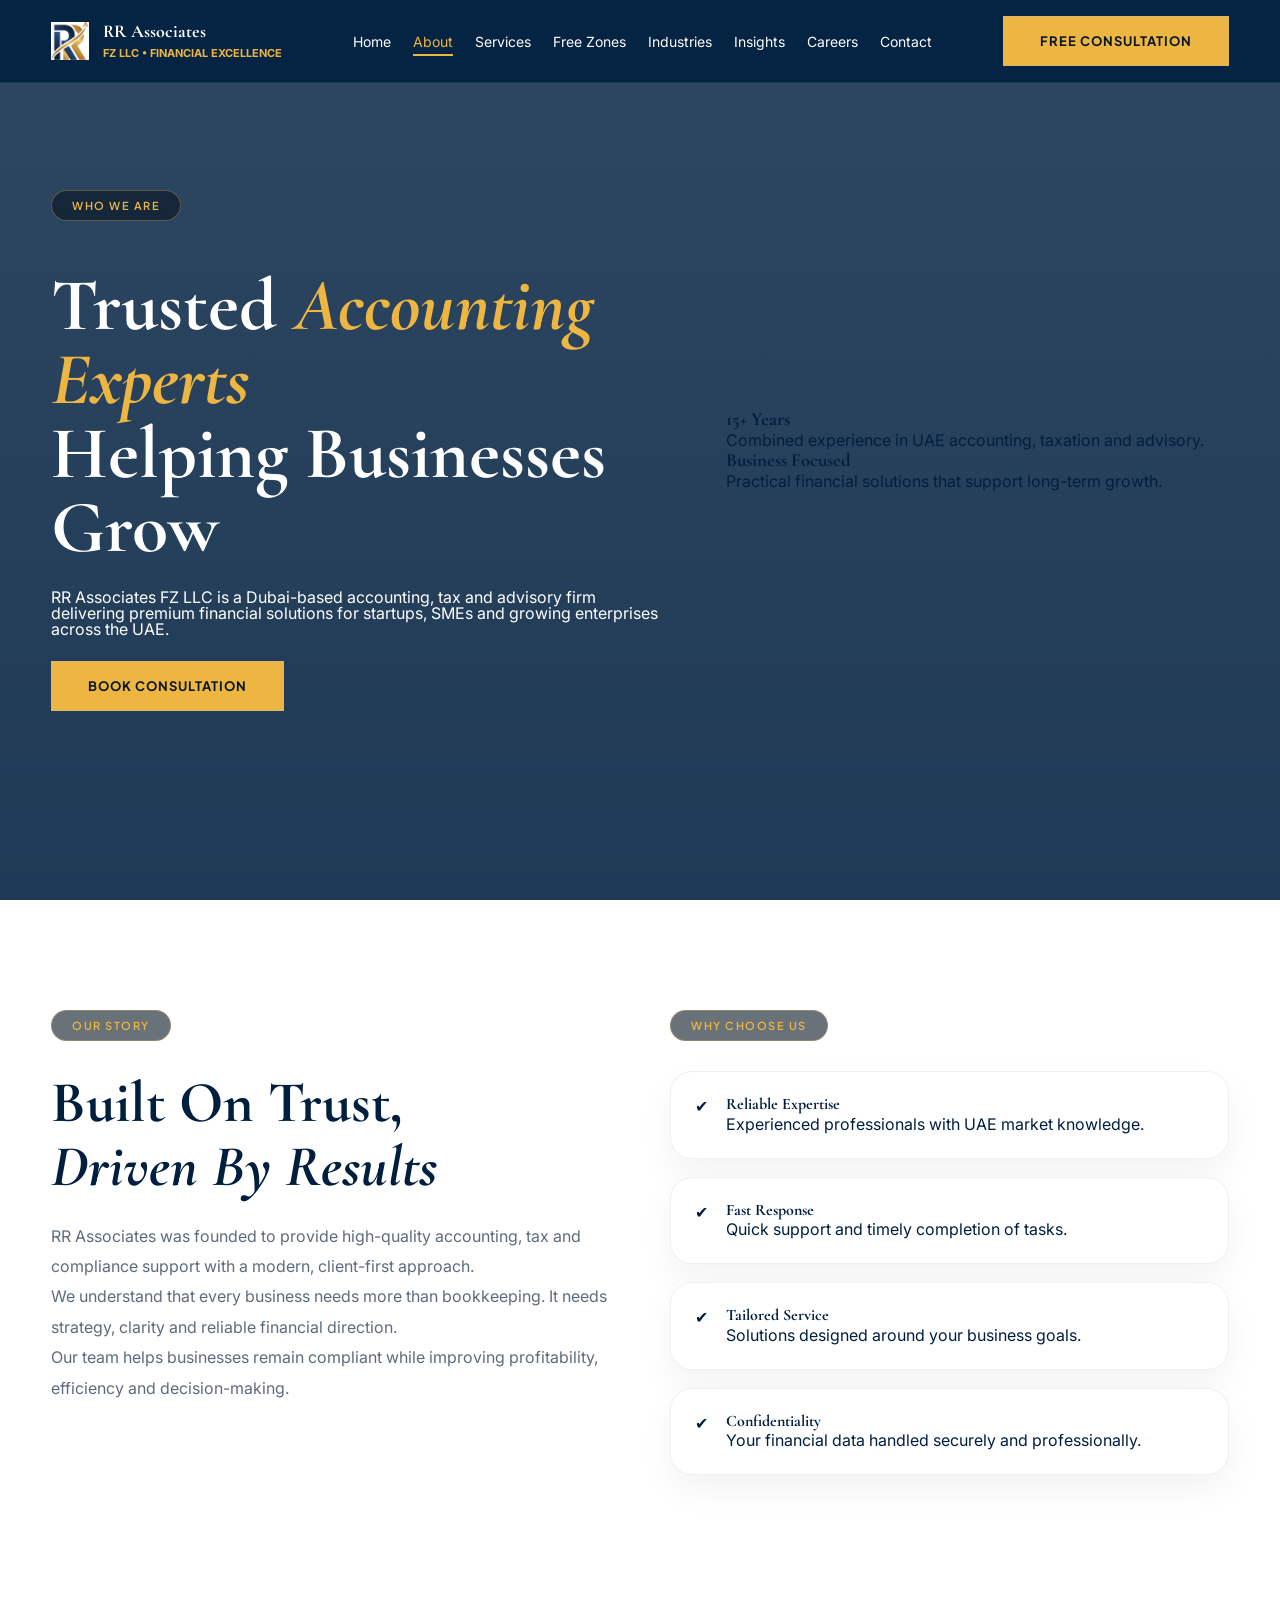
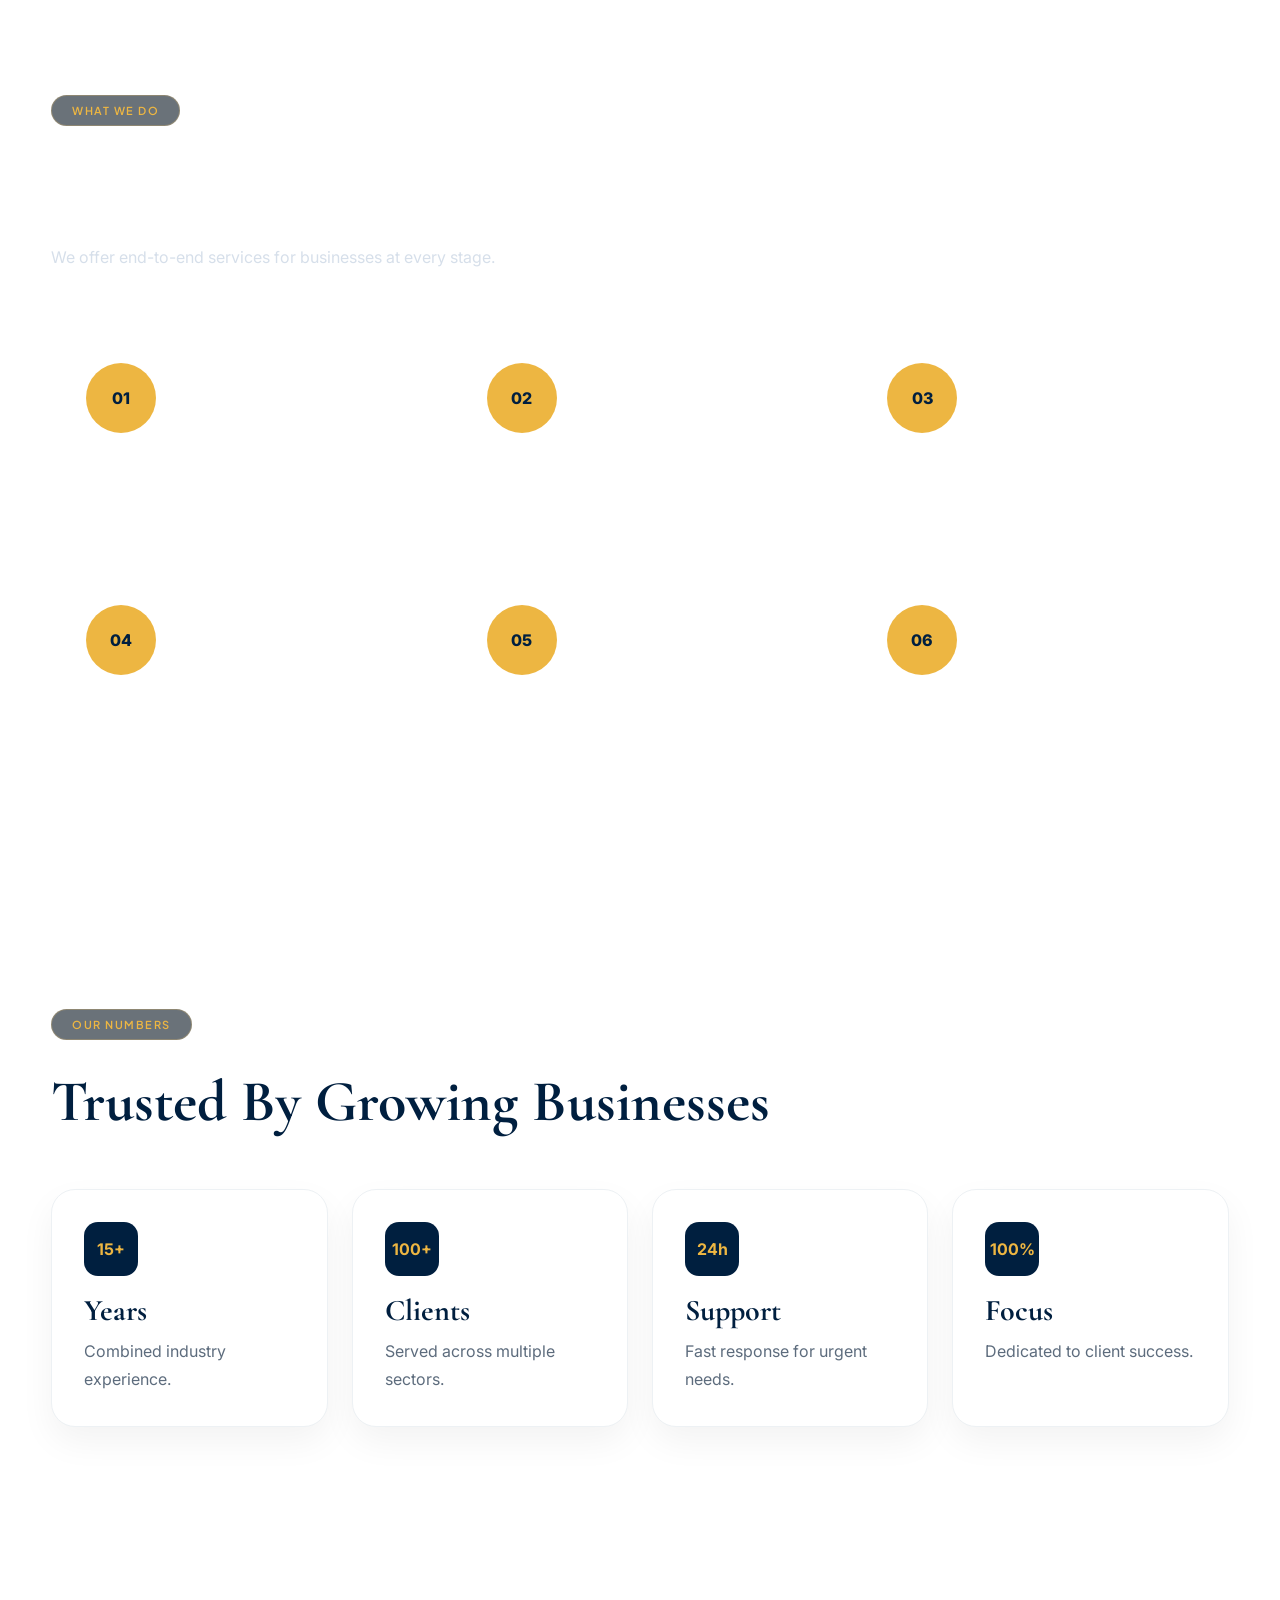
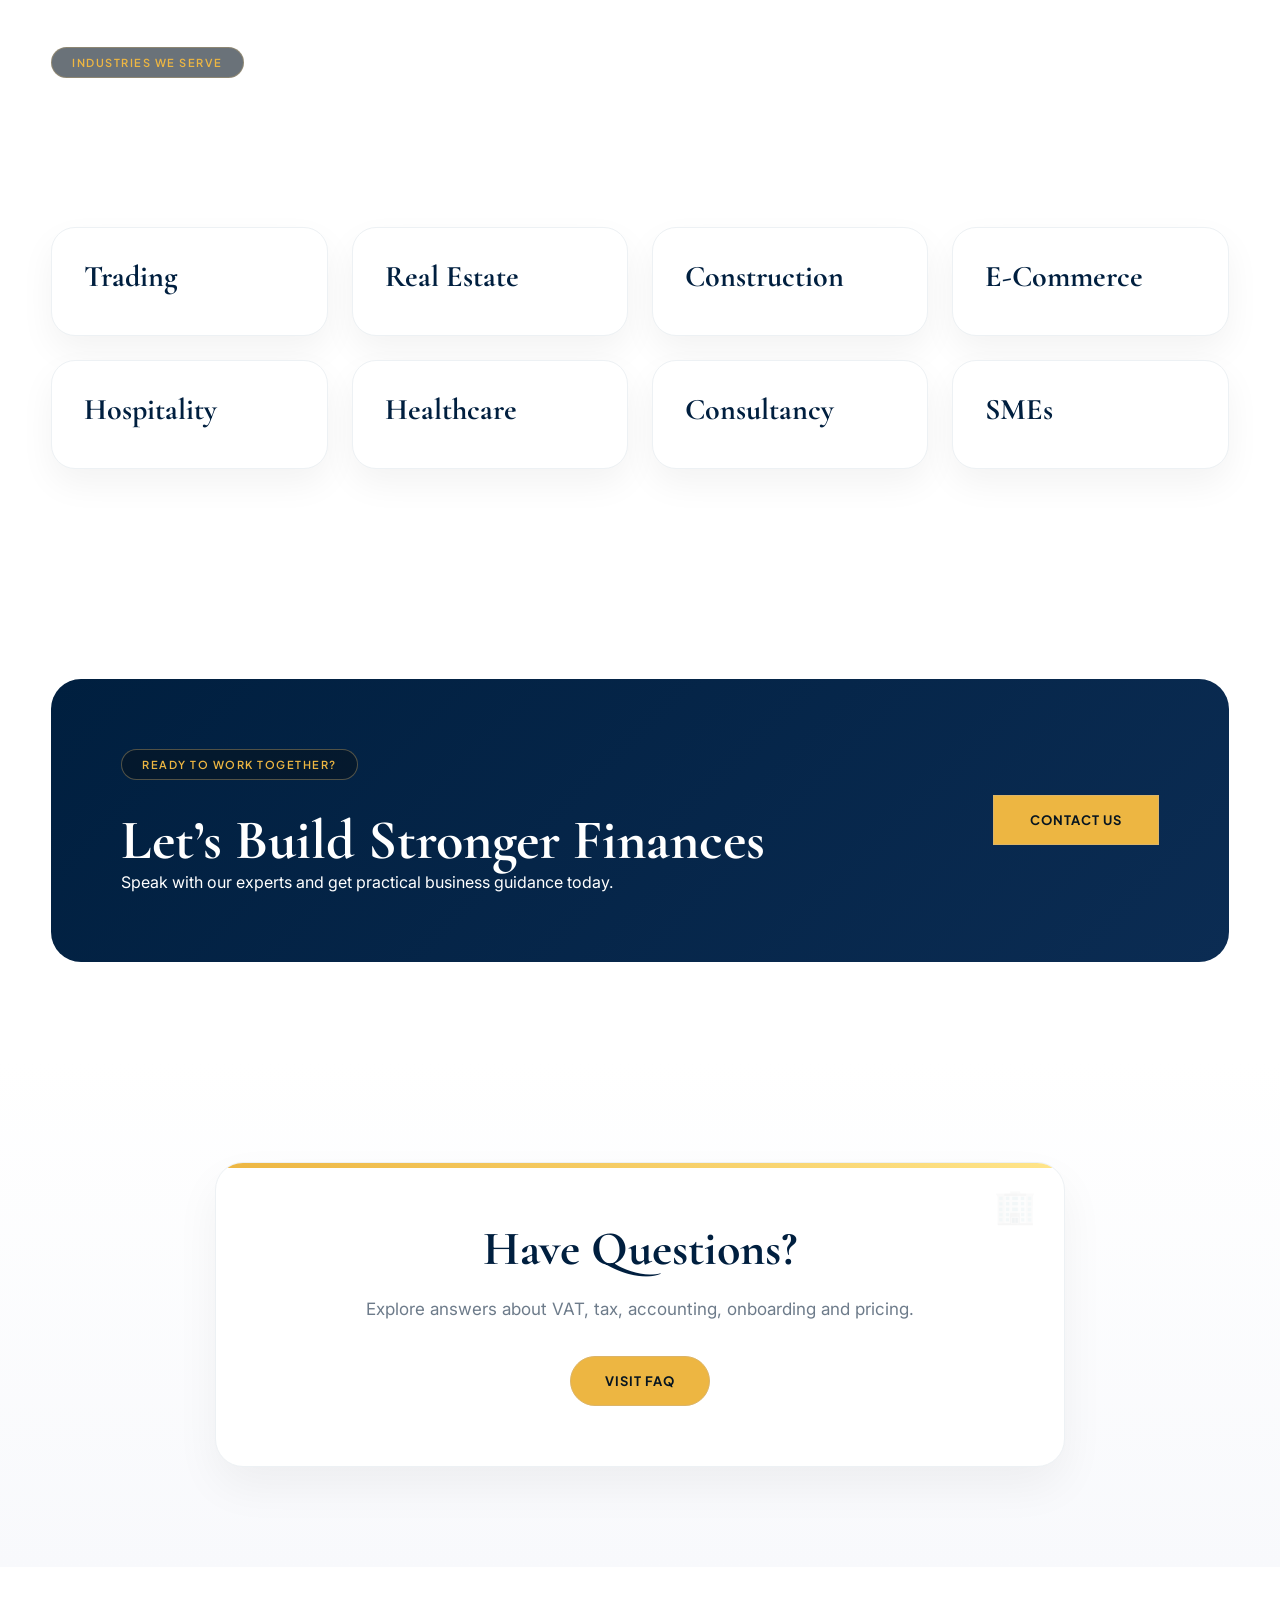
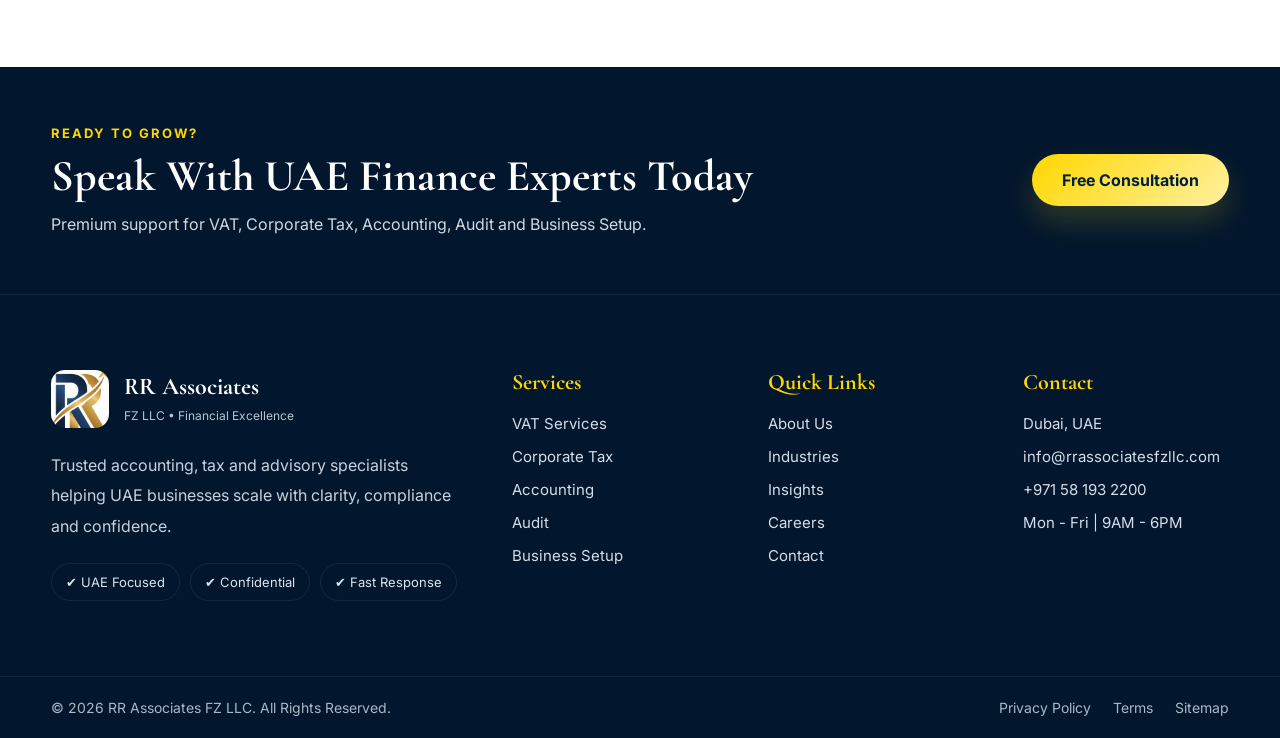
==== about.html @ a8df1084 "commit" ====
<!DOCTYPE html>
<html lang="en">

<head>
    <meta charset="UTF-8">
    <meta name="viewport" content="width=device-width, initial-scale=1.0">
    <title>About Us | RR Associates FZ LLC</title>

    <link rel="stylesheet" href="style.css">
    <link rel="icon" href="pics/IMG-20260501-WA0025.jpg">

    <link rel="preconnect" href="https://fonts.googleapis.com">
    <link rel="preconnect" href="https://fonts.gstatic.com" crossorigin>

    <link
        href="https://fonts.googleapis.com/css2?family=Inter:wght@300;400;500;600;700&family=Cormorant+Garamond:wght@500;600;700&display=swap"
        rel="stylesheet">
</head>

<body>

    <!-- ================= NAVBAR ================= -->
    <header class="header">
        <div class="container nav-wrap">

            <a href="index.html" class="logo-wrap">
                <img src="./pics/IMG-20260501-WA0025.jpg" class="logo-img">
                <div class="logo-text">
                    <h3>RR Associates</h3>
                    <p>FZ LLC • Financial Excellence</p>
                </div>
            </a>

            <nav class="nav-links">
                <a href="index.html">Home</a>
                <a class="active" href="about.html">About</a>
                <a href="services.html">Services</a>
                <a href="free-zone.html">Free Zones</a>
                <a href="industries.html">Industries</a>
                <a href="blog.html">Insights</a>
                <a href="careers.html">Careers</a>
                <a href="contact.html">Contact</a>
            </nav>

            <a href="contact.html" class="btn-main">Free Consultation</a>

        </div>
    </header>

    <!-- ================= ABOUT PAGE ================= -->
    <section class="about-premium">

        <!-- HERO -->
        <div class="about-hero">

            <div class="container about-hero-grid">

                <div class="about-left">

                    <span class="mini-tag gold">Who We Are</span>

                    <h1>
                        Trusted <em>Accounting Experts</em><br>
                        Helping Businesses Grow
                    </h1>

                    <p>
                        RR Associates FZ LLC is a Dubai-based accounting, tax and advisory firm
                        delivering premium financial solutions for startups, SMEs and growing enterprises
                        across the UAE.
                    </p>

                    <a href="contact.html" class="btn-main">Book Consultation</a>

                </div>

                <div class="about-right">

                    <div class="glass-box float">
                        <h3>15+ Years</h3>
                        <p>Combined experience in UAE accounting, taxation and advisory.</p>
                    </div>

                    <div class="glass-box float delay">
                        <h3>Business Focused</h3>
                        <p>Practical financial solutions that support long-term growth.</p>
                    </div>

                </div>

            </div>

        </div>

        <!-- STORY -->
        <div class="section light">

            <div class="container split-grid">

                <div>

                    <span class="mini-tag gold">Our Story</span>

                    <h2 class="title">
                        Built On Trust,<br>
                        <em>Driven By Results</em>
                    </h2>

                    <p class="text-muted">
                        RR Associates was founded to provide high-quality accounting,
                        tax and compliance support with a modern, client-first approach.
                    </p>

                    <p class="text-muted">
                        We understand that every business needs more than bookkeeping.
                        It needs strategy, clarity and reliable financial direction.
                    </p>

                    <p class="text-muted">
                        Our team helps businesses remain compliant while improving
                        profitability, efficiency and decision-making.
                    </p>

                </div>

                <div>

                    <span class="mini-tag gold">Why Choose Us</span>

                    <div class="value-list">

                        <div class="value-box">
                            <span>✔</span>
                            <div>
                                <h4>Reliable Expertise</h4>
                                <p>Experienced professionals with UAE market knowledge.</p>
                            </div>
                        </div>

                        <div class="value-box">
                            <span>✔</span>
                            <div>
                                <h4>Fast Response</h4>
                                <p>Quick support and timely completion of tasks.</p>
                            </div>
                        </div>

                        <div class="value-box">
                            <span>✔</span>
                            <div>
                                <h4>Tailored Service</h4>
                                <p>Solutions designed around your business goals.</p>
                            </div>
                        </div>

                        <div class="value-box">
                            <span>✔</span>
                            <div>
                                <h4>Confidentiality</h4>
                                <p>Your financial data handled securely and professionally.</p>
                            </div>
                        </div>

                    </div>

                </div>

            </div>

        </div>

        <!-- SERVICES -->
        <div class="section dark">

            <div class="container">

                <span class="mini-tag gold">What We Do</span>
                <h2 class="title white">Complete Financial Solutions</h2>

                <p class="white-sub">
                    We offer end-to-end services for businesses at every stage.
                </p>

                <div class="grid three">

                    <div class="team-card">
                        <div class="avatar">01</div>
                        <h3>Accounting</h3>
                        <p>Monthly bookkeeping, MIS reports and financial statements.</p>
                    </div>

                    <div class="team-card">
                        <div class="avatar">02</div>
                        <h3>VAT & Tax</h3>
                        <p>VAT registration, filing, corporate tax and planning.</p>
                    </div>

                    <div class="team-card">
                        <div class="avatar">03</div>
                        <h3>Audit Support</h3>
                        <p>Audit preparation, documentation and compliance guidance.</p>
                    </div>

                    <div class="team-card">
                        <div class="avatar">04</div>
                        <h3>Business Setup</h3>
                        <p>Mainland, free zone and company incorporation support.</p>
                    </div>

                    <div class="team-card">
                        <div class="avatar">05</div>
                        <h3>Advisory</h3>
                        <p>Growth strategy, cashflow planning and business consulting.</p>
                    </div>

                    <div class="team-card">
                        <div class="avatar">06</div>
                        <h3>Payroll</h3>
                        <p>Salary processing, WPS and employee compliance services.</p>
                    </div>

                </div>

            </div>

        </div>

        <!-- STATS -->
        <div class="section light">

            <div class="container">

                <span class="mini-tag gold">Our Numbers</span>
                <h2 class="title">Trusted By Growing Businesses</h2>

                <div class="grid four">

                    <div class="card">
                        <span>15+</span>
                        <h3>Years</h3>
                        <p>Combined industry experience.</p>
                    </div>

                    <div class="card">
                        <span>100+</span>
                        <h3>Clients</h3>
                        <p>Served across multiple sectors.</p>
                    </div>

                    <div class="card">
                        <span>24h</span>
                        <h3>Support</h3>
                        <p>Fast response for urgent needs.</p>
                    </div>

                    <div class="card">
                        <span>100%</span>
                        <h3>Focus</h3>
                        <p>Dedicated to client success.</p>
                    </div>

                </div>

            </div>

        </div>

        <!-- INDUSTRIES -->
        <div class="section dark">

            <div class="container">

                <span class="mini-tag gold">Industries We Serve</span>
                <h2 class="title white">Experience Across Key Sectors</h2>

                <div class="grid four">

                    <div class="service-card">
                        <h3>Trading</h3>
                    </div>
                    <div class="service-card">
                        <h3>Real Estate</h3>
                    </div>
                    <div class="service-card">
                        <h3>Construction</h3>
                    </div>
                    <div class="service-card">
                        <h3>E-Commerce</h3>
                    </div>
                    <div class="service-card">
                        <h3>Hospitality</h3>
                    </div>
                    <div class="service-card">
                        <h3>Healthcare</h3>
                    </div>
                    <div class="service-card">
                        <h3>Consultancy</h3>
                    </div>
                    <div class="service-card">
                        <h3>SMEs</h3>
                    </div>

                </div>

            </div>

        </div>

        <!-- CTA -->
        <div class="about-cta">

            <div class="container cta-inner">

                <div>
                    <span class="mini-tag gold">Ready To Work Together?</span>
                    <h2>Let’s Build Stronger Finances</h2>
                    <p>Speak with our experts and get practical business guidance today.</p>
                </div>

                <a href="contact.html" class="btn-main">Contact Us</a>

            </div>

        </div>

    </section>

    <!-- FAQ BOX -->
    <section class="about-faq">
        <div class="mini-cta-box">
            <h3>Have Questions?</h3>
            <p>Explore answers about VAT, tax, accounting, onboarding and pricing.</p>
            <a href="faq.html" class="btn-main">Visit FAQ</a>
        </div>
    </section>

    <!-- ================= FOOTER ================= -->
    <footer class="footer-premium">

        <!-- TOP CTA STRIP -->
        <div class="footer-top-strip">
            <div class="container footer-strip-wrap">

                <div>
                    <span class="footer-mini">Ready To Grow?</span>
                    <h2>Speak With UAE Finance Experts Today</h2>
                    <p>
                        Premium support for VAT, Corporate Tax, Accounting,
                        Audit and Business Setup.
                    </p>
                </div>

                <a href="contact.html" class="footer-btn">Free Consultation</a>

            </div>
        </div>

        <!-- MAIN FOOTER -->
        <div class="container footer-main-grid">

            <!-- BRAND -->
            <div class="footer-brand">
                <div class="footer-logo-wrap">
                    <img src="./pics/IMG-20260501-WA0025.jpg" alt="RR Associates">
                    <div>
                        <h3>RR Associates</h3>
                        <span>FZ LLC • Financial Excellence</span>
                    </div>
                </div>

                <p>
                    Trusted accounting, tax and advisory specialists helping
                    UAE businesses scale with clarity, compliance and confidence.
                </p>

                <div class="footer-badges">
                    <span>✔ UAE Focused</span>
                    <span>✔ Confidential</span>
                    <span>✔ Fast Response</span>
                </div>
            </div>

            <!-- SERVICES -->
            <div>
                <h4>Services</h4>
                <a href="#">VAT Services</a>
                <a href="#">Corporate Tax</a>
                <a href="#">Accounting</a>
                <a href="#">Audit</a>
                <a href="#">Business Setup</a>
            </div>

            <!-- QUICK LINKS -->
            <div>
                <h4>Quick Links</h4>
                <a href="about.html">About Us</a>
                <a href="industries.html">Industries</a>
                <a href="blog.html">Insights</a>
                <a href="careers.html">Careers</a>
                <a href="contact.html">Contact</a>
            </div>

            <!-- CONTACT -->
            <div>
                <h4>Contact</h4>
                <a href="#">Dubai, UAE</a>
                <a href="#">info@rrassociatesfzllc.com</a>
                <a href="#">+971 58 193 2200</a>
                <a href="#">Mon - Fri | 9AM - 6PM</a>
            </div>

        </div>

        <!-- BOTTOM -->
        <div class="footer-bottom">
            <div class="container footer-bottom-wrap">

                <p>© 2026 RR Associates FZ LLC. All Rights Reserved.</p>

                <div class="footer-bottom-links">
                    <a href="#">Privacy Policy</a>
                    <a href="#">Terms</a>
                    <a href="#">Sitemap</a>
                </div>

            </div>
        </div>

    </footer>

</body>

</html>
---- style.css ----
/* ==================================================
   RR ASSOCIATES MASTER CSS
   Premium • Optimized • Responsive • Unified
================================================== */

/* ================= ROOT ================= */

@import url("https://fonts.googleapis.com/css2?family=Playfair+Display:ital,wght@0,600;0,700;1,500;1,600&family=Plus+Jakarta+Sans:wght@400;500;600&display=swap");

:root {
  --navy: #001f3f;
  --navy2: #08294b;
  --navy3: #02162d;
  --gold: #edb642;
  --gold2: #c5a86b;
  --white: #ffffff;
  --soft: #f8f9fc;
  --text: #5d6c7d;
  --line: #edf1f4;

  --shadow: 0 15px 35px rgba(0, 0, 0, 0.05);
  --shadow-lg: 0 25px 45px rgba(0, 0, 0, 0.1);

  --radius: 24px;
  --radius-sm: 14px;
  --transition: 0.35s ease;
}

/* ================= RESET ================= */
* {
  margin: 0;
  padding: 0;
  box-sizing: border-box;
}

html {
  scroll-behavior: smooth;
}

body {
  font-family: "Inter", sans-serif;
  color: var(--navy);
  background: #fff;
  overflow-x: hidden;
}

.top-banner {
  background-color: #111111;
  color: #888888;
  font-size: 13px;
  display: flex;
  justify-content: space-between;
  align-items: center;
  padding: 12px 40px;
  box-sizing: border-box;
  width: 100%;
  position: fixed;
  top: 0;
  left: 0;
  z-index: 1001;
}

.banner-left,
.banner-right {
  display: flex;
  align-items: center;
  gap: 10px;
}

.separator {
  color: #666666;
  margin: 0 4px;
}

.vertical-pipe {
  color: #444444;
  margin: 0 15px;
  font-weight: 300;
}

.top-banner a {
  text-decoration: none;
  transition: opacity 0.2s ease;
}

.top-banner a:hover {
  opacity: 0.8;
}

.email,
.phone,
.partner-name {
  color: var(--gold);
  font-weight: 600;
}

.country-code {
  font-weight: bold;
  margin-right: 4px;
  font-size: 9px;
}

.partner-text {
  color: var(--gold);
}

/* Responsive design for smaller screens */
@media (max-width: 768px) {
  .top-banner {
    flex-direction: column;
    align-items: center;
    justify-content: center;
    gap: 6px;
    padding: 10px 15px;
    text-align: center;
    font-size: 11px;
  }

  .banner-left,
  .banner-right {
    flex-wrap: wrap;
    justify-content: center;
    gap: 6px;
  }

  .vertical-pipe,
  .separator {
    display: none;
  }

  .email,
  .phone,
  .partner-text {
    word-break: break-word;
  }

  .header {
    top: 78px;
  }

  .hero {
    padding-top: 180px;
  }
}

img {
  max-width: 100%;
  display: block;
}

a {
  text-decoration: none;
  transition: var(--transition);
}

ul {
  list-style: none;
}

h1,
h2,
h3,
h4 {
  font-family: "Cormorant Garamond", serif;
  font-weight: 700;
  line-height: 1.1;
}

/* ================= UTILITIES ================= */
.container {
  width: 92%;
  max-width: 1320px;
  margin: auto;
}

.section {
  padding: 110px 0;
  position: relative;
}

.light {
  background: #fff;
}

.dark {
  background: linear-gradient(rgba(0, 31, 63, 0.94), rgba(0, 31, 63, 0.94)),
    url("https://images.unsplash.com/photo-1497366754035-f200968a6e72?auto=format&fit=crop&w=1800&q=80");
  background-size: cover;
  background-position: center;
  background-attachment: fixed;
}

.white {
  color: #fff;
}

.title {
  font-size: 58px;
  margin-bottom: 22px;
}

.section-sub,
.text-muted {
  color: var(--text);
  line-height: 1.9;
  max-width: 760px;
}

.section-sub {
  text-align: left;
}

.white-text,
.white-sub {
  color: #d6dfea;
  line-height: 1.9;
}

.white-sub {
  max-width: 760px;
  margin-bottom: 40px;
}

.mini-tag {
  display: inline-block;
  font-size: 13px;
  font-weight: 700;
  letter-spacing: 3px;
  text-transform: uppercase;
  margin-bottom: 18px;
}

.gold,
.mini-tag.gold {
  color: var(--gold);
}

/* ================= HEADER ================= */
.header {
  position: fixed;
  top: 0;
  left: 0;
  width: 100%;
  z-index: 1000;
  background: rgba(0, 31, 63, 0.88);
  backdrop-filter: blur(14px);
  border-bottom: 1px solid rgba(255, 255, 255, 0.08);
}

.nav-wrap {
  height: 82px;
  display: flex;
  align-items: center;
  justify-content: space-between;
  gap: 20px;
}

.logo-wrap {
  display: flex;
  align-items: center;
  gap: 14px;
}

.logo-img {
  width: 38px;
  height: 38px;
  object-fit: cover;
  /* border-radius: 12px; */
}

.logo-text h3 {
  font-size: 18px;
  color: #fff;
}

.logo-text p {
  font-size: 11px;
  color: var(--gold);
  margin-top: 4px;
  text-transform: uppercase;
  font-weight: bold;
}

.nav-links {
  display: flex;
  align-items: center;
  gap: 22px;
}

.nav-links a {
  color: #fff;
  font-size: 14px;
  position: relative;
}

.nav-links a:hover,
.nav-links a.active {
  color: var(--gold);
}

.nav-links a::after {
  content: "";
  position: absolute;
  left: 0;
  bottom: -6px;
  width: 0;
  height: 2px;
  background: var(--gold);
  transition: var(--transition);
}

.nav-links a:hover::after,
.nav-links a.active::after {
  width: 100%;
}

.nav-links a:hover,
.nav-links a.active {
  color: var(--gold);
}

.glow-button {
  display: inline-flex;
  align-items: center;
  gap: 8px;
  color: var(--gold);
  border: 1px solid var(--gold);
  background: transparent;
  font-family: "Segoe UI", Tahoma, Geneva, Verdana, sans-serif;
  font-size: 14px;
  font-weight: 600;
  text-decoration: none;
  letter-spacing: 0.3px;

  padding: 10px 24px;

  transition: all 0.3s ease;
}

.gold-button:hover {
  background-color: rgba(197, 168, 107, 0.1);
  cursor: pointer;
}

.arrow-icon {
  font-size: 13px;
  line-height: 1;
  display: inline-block;
  transform: translateY(-1px);
}

/* ================= BUTTONS ================= */
.btn-main,
.btn-outline {
  display: inline-block;
  padding: 15px 28px;
  /* border-radius: 40px; */
  font-weight: 700;
}

.btn-main {
  /* background: linear-gradient(135deg, var(--gold), #fff0a2); */
  background: var(--gold);
  color: var(--navy);
  /* box-shadow: 0 15px 30px rgba(255, 215, 0, 0.22); */
}

.btn-outline {
  border: 1px solid rgba(255, 255, 255, 0.45);
  color: #fff;
}

.btn-main:hover,
.btn-outline:hover {
  transform: translateY(-4px);
}
@media (max-width: 480px) {
  .top-banner {
    padding: 8px 10px;
    font-size: 10px;
    line-height: 1.5;
  }

  .banner-left,
  .banner-right {
    width: 100%;
    justify-content: center;
    text-align: center;
    gap: 4px;
  }

  .header {
    top: 74px;
  }

  .nav-wrap {
    height: auto;
    padding: 12px 0;
    flex-direction: column;
    gap: 12px;
  }

  .logo-wrap {
    justify-content: center;
  }

  .logo-text h3 {
    font-size: 16px;
  }

  .logo-text p {
    font-size: 9px;
  }

  .nav-links {
    flex-wrap: wrap;
    justify-content: center;
    gap: 12px;
  }

  .nav-links a {
    font-size: 12px;
  }

  .glow-button {
    width: 100%;
    justify-content: center;
    padding: 10px;
    font-size: 12px;
  }

  .hero {
    padding-top: 240px;
  }

  .hero h1 {
    font-size: 48px;
    line-height: 1.15;
  }
}
/* ================= HERO ================= */
.hero {
  position: relative;
  min-height: 85vh; /* Gives plenty of height like the reference image */
  width: 100%;
  /* Replace with your image file path */
  background: linear-gradient(rgba(0, 31, 63, 0.78), rgba(0, 31, 63, 0.84)),
    url("./pics/bg.jpeg");
  background-size: cover;
  background-position: center;
  background-attachment: fixed;
  display: flex;
  align-items: center;
  justify-content: center;
  padding: 80px 20px;
  box-sizing: border-box;
}

/* .hero::before {
  content: "";
  position: absolute;
  top: 0;
  left: 0;
  width: 100%;
  height: 100%;
  background: linear-gradient(
    to bottom,
    rgba(7, 21, 32, 0.85),
    rgba(4, 14, 22, 0.9)
  );
  z-index: 1;
} */

.hero-content {
  position: relative;
  z-index: 2;
  text-align: center;
  max-width: 900px;
  margin: 0 auto;
}

.mini-tag {
  display: inline-flex;
  align-items: center;
  gap: 8px;
  border: 1px solid rgba(197, 168, 107, 0.4);
  background-color: rgba(7, 21, 32, 0.6);
  color: var(--gold);
  font-family: "Plus Jakarta Sans", sans-serif;
  font-size: 11px;
  font-weight: 600;
  text-transform: uppercase;
  letter-spacing: 1.5px;
  padding: 8px 20px;
  border-radius: 50px;
  margin-bottom: 30px;
}

.mini-tag .dot {
  color: var(--gold);
  font-size: 14px;
}

/* 2. Main Large Headline */
.hero h1 {
  font-family: "Playfair Display", Georgia, serif;
  color: #ffffff;
  font-size: clamp(36px, 5vw, 68px);
  font-weight: 700;
  line-height: 1.15;
  margin: 0 0 40px 0;
  letter-spacing: -0.5px;
}
.in {
  /* font-family: Georgia, "Times New Roman", Times, serif; */
  color: #ffffff;
}
/* The gold italic text styling */
.italic-gold {
  font-family: "Playfair Display", Georgia, serif;
  font-style: italic;
  font-weight: 500;
  color: var(--gold); /* Premium gold tone */
}

/* 3. Button Container Layout */
.hero-btns {
  display: flex;
  justify-content: center;
  align-items: center;
  gap: 16px;
}

/* Solid Gold Call-To-Action Button */
.btn-main {
  font-family: "Plus Jakarta Sans", sans-serif;
  background-color: var(--gold);
  color: #071520;
  text-decoration: none;
  font-size: 13px;
  font-weight: 700;
  letter-spacing: 1px;
  text-transform: uppercase;
  padding: 16px 36px;
  border: 1px solid #dcb467;
  transition: all 0.3s ease;
}

.btn-main:hover {
  background-color: var(--gold);
  border-color: var(--gold);
}

/* Transparent Outline Button */
.btn-outline {
  font-family: "Plus Jakarta Sans", sans-serif;
  background-color: transparent;
  color: #ffffff;
  text-decoration: none;
  font-size: 14px;
  font-weight: 500;
  padding: 16px 36px;
  border: 1px solid rgba(255, 255, 255, 0.3);
  transition: all 0.3s ease;
}

.btn-outline:hover {
  border-color: #ffffff;
  background-color: rgba(255, 255, 255, 0.05);
}

/* Small screen optimization */
@media (max-width: 600px) {
  .hero-btns {
    flex-direction: column;
    width: 100%;
    max-width: 280px;
    margin: 0 auto;
  }
  .btn-main,
  .btn-outline {
    width: 100%;
    text-align: center;
    padding: 14px 20px;
  }
}

/* ================= GRID ================= */
.grid {
  display: grid;
  gap: 24px;
  margin-top: 55px;
}

.grid.two {
  grid-template-columns: repeat(2, 1fr);
}

.grid.three {
  grid-template-columns: repeat(3, 1fr);
}

.grid.four {
  grid-template-columns: repeat(4, 1fr);
}

/* ================= CARDS ================= */
.card,
.service-card,
.insight-card,
.stat-box {
  background: #fff;
  border: 1px solid var(--line);
  border-radius: var(--radius);
  padding: 32px;
  box-shadow: var(--shadow);
  transition: var(--transition);
}

.card:hover,
.service-card:hover,
.insight-card:hover,
.stat-box:hover {
  transform: translateY(-10px);
  box-shadow: var(--shadow-lg);
}

.card span {
  width: 54px;
  height: 54px;
  border-radius: 14px;
  background: var(--navy);
  color: var(--gold);
  display: flex;
  align-items: center;
  justify-content: center;
  font-weight: 700;
  margin-bottom: 18px;
}

.card h3,
.service-card h3,
.insight-card h3,
.stat-box h3 {
  font-size: 30px;
  margin-bottom: 10px;
}

.card p,
.insight-card p,
.stat-box p {
  color: var(--text);
  line-height: 1.8;
}
*/

/* ================= ABOUT ================= */
.about-grid {
  display: grid;
  grid-template-columns: 1fr;
  gap: 40px;
  align-items: center;
}

.stats-wrap {
  display: grid;
  grid-template-columns: repeat(3, 1fr);
  gap: 24px;
  width: 100%;
}

/* ================= CTA ================= */
.cta {
  padding: 90px 0;
  background: linear-gradient(135deg, var(--gold), #fff0a2);
}

.cta-inner {
  display: flex;
  align-items: center;
  justify-content: space-between;
  gap: 30px;
}

.cta h2 {
  font-size: 52px;
}

/* ================= FOOTER ================= */
.footer {
  background: var(--navy3);
  color: #fff;
  padding: 80px 0 0;
}

.footer-grid {
  display: grid;
  grid-template-columns: 2fr 1fr 1fr;
  gap: 40px;
}

.footer h3,
.footer h4 {
  margin-bottom: 16px;
}

.footer p,
.footer a {
  color: #d4dce6;
  line-height: 1.9;
  display: block;
  margin-bottom: 8px;
}

.footer a:hover {
  color: var(--gold);
}

.copy {
  margin-top: 45px;
  text-align: center;
  padding: 20px;
  border-top: 1px solid rgba(255, 255, 255, 0.08);
  color: #c8d2de;
  font-size: 14px;
}

/* ================= RESPONSIVE ================= */
@media (max-width: 1200px) {
  .hero-grid,
  .about-grid {
    grid-template-columns: 1fr;
  }

  .grid.four {
    grid-template-columns: repeat(2, 1fr);
  }
}

@media (max-width: 768px) {
  .nav-links {
    display: none;
  }

  .title {
    font-size: 40px;
  }

  .hero h1 {
    font-size: 54px;
  }

  .grid.two,
  .grid.three,
  .grid.four,
  .footer-grid,
  .cta-inner {
    grid-template-columns: 1fr;
    display: grid;
  }

  .section {
    padding: 80px 0;
  }

  .cta h2 {
    font-size: 36px;
  }
}

@media (max-width: 480px) {
  .hero h1 {
    font-size: 40px;
  }

  .title {
    font-size: 32px;
  }

  .btn-main,
  .btn-outline {
    width: 100%;
    text-align: center;
  }

  .hero-btns {
    flex-direction: column;
  }
}

/* ================= ABOUT (HOME) ================= */
.about-grid {
  display: grid;
  grid-template-columns: 1.1fr 0.9fr;
  gap: 55px;
  align-items: center;
}

.stats-wrap {
  display: grid;
  gap: 22px;
}

.stat-box {
  background: rgba(255, 255, 255, 0.06);
  border: 1px solid rgba(255, 255, 255, 0.1);
  border-radius: 24px;
  padding: 28px;
  color: #fff;
  text-align: center; /* Centers numbers and titles inside the cards */
  padding: 40px 24px;
}

.stat-box h3 {
  font-size: 38px;
  color: var(--gold);
  margin-bottom: 8px;
}

/* ================= INSIGHTS ================= */
.section-sub {
  max-width: 700px;
  color: var(--text);
  line-height: 1.8;
  margin-bottom: 50px;
}

.insight-meta {
  display: flex;
  justify-content: space-between;
  margin-bottom: 18px;
  font-size: 13px;
}

.insight-meta span {
  font-weight: 700;
}

.read-link {
  color: var(--navy);
  font-weight: 700;
}

/* ================= CTA ================= */
.cta {
  padding: 100px 0;
}

.cta-inner {
  background: linear-gradient(135deg, #001f3f, #0b2c53);
  color: #fff;
  border-radius: 30px;
  padding: 70px;
  display: flex;
  justify-content: space-between;
  align-items: center;
  gap: 30px;
}

.cta-inner h2 {
  font-size: 56px;
}

/* ================= FOOTER ================= */

.footer-premium {
  background: #02162d;
  color: #fff;
  margin-top: 100px;
  position: relative;
}

/* TOP STRIP */
.footer-top-strip {
  border-bottom: 1px solid rgba(255, 255, 255, 0.08);
  padding: 55px 0;
  background: #02162d;
}

.footer-strip-wrap {
  display: flex;
  justify-content: space-between;
  align-items: center;
  gap: 40px;
  flex-wrap: wrap;
}

.footer-mini {
  color: #ffd700;
  font-size: 13px;
  letter-spacing: 2px;
  text-transform: uppercase;
  font-weight: 700;
}

.footer-top-strip h2 {
  font-size: 44px;
  margin: 10px 0 10px;
  color: #fff;
}

.footer-top-strip p {
  color: #cfd9e4;
  max-width: 650px;
  line-height: 1.8;
}

.footer-btn {
  background: linear-gradient(135deg, #ffd700, #fff1a0);
  color: #001f3f;
  padding: 16px 30px;
  border-radius: 50px;
  font-weight: 700;
  box-shadow: 0 15px 30px rgba(255, 215, 0, 0.18);
}

.footer-btn:hover {
  transform: translateY(-4px);
}

/* MAIN */
.footer-main-grid {
  display: grid;
  grid-template-columns: 2fr 1fr 1fr 1fr;
  gap: 50px;
  padding: 75px 0;
}

.footer-main-grid h4 {
  color: #ffd700;
  margin-bottom: 20px;
  font-size: 22px;
}

.footer-main-grid a {
  display: block;
  color: #d5deea;
  margin-bottom: 14px;
  font-size: 15px;
}

.footer-main-grid a:hover {
  color: #ffd700;
  transform: translateX(4px);
}

.footer-brand p {
  color: #c7d2de;
  line-height: 1.9;
  margin: 22px 0;
}

.footer-logo-wrap {
  display: flex;
  align-items: center;
  gap: 15px;
}

.footer-logo-wrap img {
  width: 58px;
  height: 58px;
  border-radius: 14px;
  object-fit: cover;
}

.footer-logo-wrap h3 {
  color: #fff;
  font-size: 24px;
  margin-bottom: 4px;
}

.footer-logo-wrap span {
  font-size: 12px;
  color: #b9c5d2;
}

.footer-badges {
  display: flex;
  flex-wrap: wrap;
  gap: 10px;
}

.footer-badges span {
  border: 1px solid rgba(255, 255, 255, 0.08);
  padding: 10px 14px;
  border-radius: 40px;
  font-size: 13px;
  color: #dbe5ef;
}

/* BOTTOM */
.footer-bottom {
  border-top: 1px solid rgba(255, 255, 255, 0.08);
  padding: 22px 0;
}

.footer-bottom-wrap {
  display: flex;
  justify-content: space-between;
  align-items: center;
  gap: 20px;
  flex-wrap: wrap;
}

.footer-bottom p {
  color: #aab8c7;
  font-size: 14px;
}

.footer-bottom-links {
  display: flex;
  gap: 22px;
  flex-wrap: wrap;
}

.footer-bottom-links a {
  color: #aab8c7;
  font-size: 14px;
}

.footer-bottom-links a:hover {
  color: #ffd700;
}

/* MOBILE */
@media (max-width: 1100px) {
  .footer-main-grid {
    grid-template-columns: 1fr 1fr;
  }
}

@media (max-width: 700px) {
  .footer-main-grid {
    grid-template-columns: 1fr;
    gap: 35px;
  }

  .footer-top-strip h2 {
    font-size: 34px;
  }

  .footer-strip-wrap {
    align-items: flex-start;
  }

  .footer-bottom-wrap {
    flex-direction: column;
    align-items: flex-start;
  }
}

/* ==================================================
   ABOUT PAGE ONLY
================================================== */

.about-premium .about-hero {
  min-height: 100vh;
  display: flex;
  align-items: center;
  background: linear-gradient(rgba(0, 31, 63, 0.82), rgba(0, 31, 63, 0.88)),
    url("https://images.unsplash.com/photo-1497366811353-6870744d04b2?auto=format&fit=crop&w=1600&q=80");
  background-size: cover;
  background-position: center;
  background-attachment: fixed;
}

.about-premium .about-hero-grid {
  display: grid;
  grid-template-columns: 1.1fr 0.9fr;
  gap: 60px;
  align-items: center;
}

.about-premium .about-left h1 {
  font-size: 74px;
  color: #fff;
  line-height: 1;
  margin: 18px 0 24px;
}

.about-premium .about-left p {
  color: #fff;
  line-height: 1;
  margin: 18px 0 24px;
}

.about-premium .about-left h1 em {
  color: var(--gold);
}

.about-premium .split-grid {
  display: grid;
  grid-template-columns: 1fr 1fr;
  gap: 60px;
}

.about-premium .value-list {
  display: grid;
  gap: 18px;
}

.about-premium .value-box {
  background: #fff;
  border: 1px solid var(--line);
  border-radius: 22px;
  padding: 24px;
  display: flex;
  gap: 18px;
  box-shadow: var(--shadow);
}

.about-premium .team-card {
  background: rgba(255, 255, 255, 0.06);
  border: 1px solid rgba(255, 255, 255, 0.08);
  color: #fff;
  border-radius: 24px;
  padding: 34px;
}

.about-premium .avatar {
  width: 70px;
  height: 70px;
  border-radius: 50%;
  background: var(--gold);
  color: var(--navy);
  display: flex;
  align-items: center;
  justify-content: center;
  font-weight: 800;
  margin-bottom: 18px;
}

.about-premium .about-cta {
  padding: 100px 0;
  background: #fff;
}

/* ================= ABOUT FAQ CTA SECTION ================= */

.about-faq {
  padding: 100px 20px;
  background: linear-gradient(180deg, #ffffff, #f8f9fc);
}

.about-faq .mini-cta-box {
  max-width: 850px;
  margin: 0 auto;
  text-align: center;
  background: #ffffff;
  padding: 60px 50px;
  border-radius: 28px;
  border: 1px solid #edf1f4;
  box-shadow: 0 20px 45px rgba(0, 0, 0, 0.05);
  position: relative;
  overflow: hidden;
}

.about-faq .mini-cta-box::before {
  content: "";
  position: absolute;
  top: 0;
  left: 0;
  width: 100%;
  height: 5px;
  background: linear-gradient(90deg, var(--gold), #ffe58a);
}

.about-faq .mini-cta-box h3 {
  font-size: 48px;
  line-height: 1.1;
  color: var(--navy);
  margin-bottom: 18px;
  font-family: "Cormorant Garamond", serif;
}

.about-faq .mini-cta-box p {
  max-width: 620px;
  margin: 0 auto 30px;
  color: #6d7b8a;
  font-size: 17px;
  line-height: 1.9;
}

.about-faq .mini-cta-box .btn-main {
  display: inline-block;
  padding: 16px 34px;
  border-radius: 40px;
  text-decoration: none;
  font-weight: 700;
  transition: 0.3s ease;
}

.about-faq .mini-cta-box .btn-main:hover {
  transform: translateY(-4px);
  box-shadow: 0 14px 30px rgba(0, 0, 0, 0.08);
}

/* ================= MOBILE ================= */

@media (max-width: 768px) {
  .about-faq {
    padding: 75px 18px;
  }

  .about-faq .mini-cta-box {
    padding: 42px 24px;
    border-radius: 22px;
  }

  .about-faq .mini-cta-box h3 {
    font-size: 34px;
  }

  .about-faq .mini-cta-box p {
    font-size: 15px;
    line-height: 1.8;
  }

  .about-faq .mini-cta-box .btn-main {
    width: 100%;
    text-align: center;
  }
}

/* ================= RESPONSIVE ================= */
@media (max-width: 1150px) {
  .nav-links {
    display: none;
  }

  .hero-grid,
  .about-grid,
  .about-premium .about-hero-grid,
  .about-premium .split-grid {
    grid-template-columns: 1fr;
  }

  .grid.four {
    grid-template-columns: repeat(2, 1fr);
  }

  .grid.three {
    grid-template-columns: repeat(2, 1fr);
  }

  .cta-inner {
    flex-direction: column;
    text-align: center;
  }
}

@media (max-width: 768px) {
  .title,
  .hero h1,
  .about-premium .about-left h1,
  .cta-inner h2 {
    font-size: 42px;
  }

  .grid.four,
  .grid.three,
  .footer-grid {
    grid-template-columns: 1fr;
  }

  .section {
    padding: 80px 0;
  }

  .hero,
  .dark,
  .about-premium .about-hero {
    background-attachment: scroll;
  }

  .logo-text {
    display: none;
  }

  .cta-inner {
    padding: 40px 24px;
  }
}

/* PAGE WRAP */
#page-services {
  background: #fff;
}

/* ================= HERO ================= */

.services-page-hero {
  min-height: 92vh;
  padding-top: 130px;
  display: flex;
  align-items: center;
  justify-content: center;
  text-align: center;
  background: linear-gradient(rgba(0, 31, 63, 0.82), rgba(0, 31, 63, 0.88)),
    url("https://images.unsplash.com/photo-1454165804606-c3d57bc86b40?auto=format&fit=crop&w=1800&q=80");
  background-size: cover;
  background-position: center;
  background-attachment: fixed;
}

.services-page-hero-inner {
  width: 92%;
  max-width: 1000px;
  margin: auto;
}

.services-page-hero .section-tag {
  color: var(--navy);
  background-color: var(--gold);
  letter-spacing: 3px;
  font-size: 13px;
  font-weight: 700;
  text-transform: uppercase;
  margin-bottom: 18px;
}

.services-page-hero h1 {
  font-size: 72px;
  line-height: 1;
  color: #fff;
  margin-bottom: 24px;
}

.services-page-hero h1 em {
  font-style: normal;
  color: var(--gold);
}

.services-page-hero p {
  color: #d7dfe8;
  font-size: 18px;
  line-height: 1.9;
  max-width: 760px;
  margin: auto;
}

/* ================= ALL SERVICES ================= */

.all-services {
  padding: 110px 0;
  width: 92%;
  max-width: 1320px;
  margin: auto;
}

/* CATEGORY BLOCK */

.service-category {
  margin-bottom: 90px;
}

.cat-header {
  display: flex;
  align-items: center;
  gap: 18px;
  margin-bottom: 35px;
  padding-bottom: 18px;
  border-bottom: 1px solid #edf1f4;
}

.cat-icon {
  width: 64px;
  height: 64px;
  border-radius: 18px;
  display: flex;
  align-items: center;
  justify-content: center;
  font-size: 28px;
  background: linear-gradient(135deg, var(--navy), #0d3968);
  color: var(--gold);
  box-shadow: 0 15px 30px rgba(0, 31, 63, 0.12);
}

.cat-header h2 {
  font-size: 48px;
  color: var(--navy);
  line-height: 1;
}

/* SERVICE GRID */

.services-cards {
  display: grid;
  grid-template-columns: repeat(3, 1fr);
  gap: 24px;
}

/* CARD */

.srv-card {
  background: #fff;
  border: 1px solid #edf1f4;
  border-radius: 24px;
  padding: 34px 28px;
  transition: 0.35s ease;
  box-shadow: 0 15px 35px rgba(0, 0, 0, 0.04);
  position: relative;
  overflow: hidden;
}

.srv-card::before {
  content: "";
  position: absolute;
  left: 0;
  top: 0;
  width: 100%;
  height: 4px;
  background: linear-gradient(90deg, var(--gold), #fff2a2);
  transform: scaleX(0);
  transform-origin: left;
  transition: 0.35s;
}

.srv-card:hover::before {
  transform: scaleX(1);
}

.srv-card:hover {
  transform: translateY(-10px);
  box-shadow: 0 28px 50px rgba(0, 0, 0, 0.08);
}

.srv-card h4 {
  font-size: 30px;
  color: var(--navy);
  margin-bottom: 14px;
  line-height: 1.1;
}

.srv-card p {
  color: #6d7b8a;
  line-height: 1.9;
  font-size: 15px;
}

/* ================= CTA ================= */

.cta-banner.section-full {
  margin: 0 auto 110px;
  width: 92%;
  max-width: 1320px;
  padding: 75px 60px;
  border-radius: 30px;
  text-align: center;
  background: linear-gradient(135deg, #001f3f, #0b2c53);
  color: #fff;
  box-shadow: 0 25px 50px rgba(0, 31, 63, 0.16);
}

.cta-banner h2 {
  font-size: 58px;
  line-height: 1.05;
  margin-bottom: 16px;
}

.cta-banner p {
  max-width: 760px;
  margin: 0 auto 30px;
  color: #d6dce5;
  font-size: 17px;
  line-height: 1.8;
}

.cta-banner .btn-dark {
  background: linear-gradient(135deg, var(--gold), #fff1a8);
  color: var(--navy);
  font-weight: 700;
  padding: 15px 28px;
  border-radius: 40px;
  display: inline-block;
}

.cta-banner .btn-dark:hover {
  transform: translateY(-4px);
}

/* ================= AML CTA BOX ================= */

.mini-cta-box {
  max-width: 900px;
  margin: 70px auto 0;
  padding: 60px 50px;
  text-align: center;
  background: linear-gradient(135deg, #ffffff, #f8f9fc);
  border: 1px solid #edf1f4;
  border-radius: 30px;
  box-shadow: 0 22px 45px rgba(0, 0, 0, 0.05);
  position: relative;
  overflow: hidden;
}

.mini-cta-box::before {
  content: "";
  position: absolute;
  top: 0;
  left: 0;
  width: 100%;
  height: 5px;
  background: linear-gradient(90deg, var(--gold), #ffe58a);
}

.mini-cta-box::after {
  content: "🛡️";
  position: absolute;
  top: 22px;
  right: 28px;
  font-size: 34px;
  opacity: 0.08;
}

.mini-cta-box h3 {
  font-size: 48px;
  line-height: 1.1;
  color: var(--navy);
  margin-bottom: 18px;
  font-family: "Cormorant Garamond", serif;
}

.mini-cta-box p {
  max-width: 700px;
  margin: 0 auto 32px;
  color: #6d7b8a;
  font-size: 17px;
  line-height: 1.9;
}

.mini-cta-box .btn-main {
  display: inline-block;
  padding: 16px 34px;
  border-radius: 40px;
  text-decoration: none;
  font-weight: 700;
  transition: 0.3s ease;
}

.mini-cta-box .btn-main:hover {
  transform: translateY(-4px);
  box-shadow: 0 14px 28px rgba(0, 0, 0, 0.08);
}

/* ================= MOBILE ================= */

@media (max-width: 768px) {
  .mini-cta-box {
    margin-top: 50px;
    padding: 42px 24px;
    border-radius: 24px;
  }

  .mini-cta-box h3 {
    font-size: 34px;
  }

  .mini-cta-box p {
    font-size: 15px;
    line-height: 1.8;
  }

  .mini-cta-box .btn-main {
    width: 100%;
    text-align: center;
  }

  .mini-cta-box::after {
    top: 18px;
    right: 18px;
    font-size: 26px;
  }
}

/* ================= RESPONSIVE ================= */

@media (max-width: 1150px) {
  .services-cards {
    grid-template-columns: repeat(2, 1fr);
  }

  .services-page-hero h1 {
    font-size: 56px;
  }

  .cat-header h2 {
    font-size: 38px;
  }
}

@media (max-width: 768px) {
  .services-page-hero,
  .dark {
    background-attachment: scroll;
  }

  .services-page-hero {
    min-height: auto;
    padding: 140px 0 90px;
  }

  .services-page-hero h1,
  .cta-banner h2 {
    font-size: 40px;
  }

  .services-cards {
    grid-template-columns: 1fr;
  }

  .cat-header {
    align-items: flex-start;
  }

  .cat-header h2 {
    font-size: 32px;
  }

  .all-services {
    padding: 80px 0;
  }

  .cta-banner.section-full {
    padding: 45px 24px;
    margin-bottom: 80px;
  }
}

/* ==================================================
   FREE ZONE PAGE CSS
   Add below existing global stylesheet
================================================== */

#page-freezone {
  background: #fff;
}

/* ================= HERO ================= */

.fz-hero {
  min-height: 95vh;
  padding-top: 130px;
  display: flex;
  align-items: center;
  justify-content: center;
  text-align: center;
  background: linear-gradient(rgba(0, 31, 63, 0.82), rgba(0, 31, 63, 0.88)),
    url("https://images.unsplash.com/photo-1512453979798-5ea266f8880c?auto=format&fit=crop&w=1800&q=80");
  background-size: cover;
  background-position: center;
  background-attachment: fixed;
}

.fz-hero-inner {
  width: 92%;
  max-width: 1100px;
  margin: auto;
}

.fz-hero .section-tag {
  background-color: var(--navy);
  color: var(--gold);
  margin-bottom: 18px;
}

.fz-hero h1 {
  font-size: 72px;
  line-height: 1;
  color: #fff;
  margin-bottom: 24px;
}

.fz-hero h1 em {
  color: var(--gold);
  font-style: normal;
}

.fz-hero p {
  max-width: 820px;
  margin: auto;
  color: #d6dce5;
  font-size: 18px;
  line-height: 1.9;
}

/* ================= CONTENT ================= */

.fz-content {
  width: 92%;
  max-width: 1320px;
  margin: auto;
  padding: 110px 0;
}

.fz-content .section-tag {
  background-color: var(--navy);
  color: var(--gold);
  margin-bottom: 18px;
}

.fz-content .section-title {
  margin-bottom: 50px;
}

.fz-content .section-title em {
  color: var(--gold);
  font-style: normal;
}

/* ================= ZONES GRID ================= */

.fz-zones {
  display: grid;
  grid-template-columns: repeat(3, 1fr);
  gap: 24px;
}

.fz-card {
  background: #fff;
  border: 1px solid #edf1f4;
  border-radius: 24px;
  padding: 32px 28px;
  transition: 0.35s ease;
  box-shadow: 0 15px 35px rgba(0, 0, 0, 0.04);
  position: relative;
  overflow: hidden;
}

.fz-card::before {
  content: "";
  position: absolute;
  left: 0;
  top: 0;
  width: 100%;
  height: 4px;
  background: linear-gradient(90deg, var(--gold), #fff0a0);
  transform: scaleX(0);
  transform-origin: left;
  transition: 0.35s;
}

.fz-card:hover::before {
  transform: scaleX(1);
}

.fz-card:hover {
  transform: translateY(-10px);
  box-shadow: 0 28px 50px rgba(0, 0, 0, 0.08);
}

.badge {
  display: inline-block;
  padding: 8px 14px;
  border-radius: 30px;
  background: #eef4fa;
  color: var(--navy);
  font-size: 12px;
  font-weight: 700;
  margin-bottom: 18px;
}

.fz-card h4 {
  font-size: 30px;
  color: var(--navy);
  margin-bottom: 14px;
  line-height: 1.1;
}

.fz-card p {
  color: #6d7b8a;
  line-height: 1.85;
  font-size: 15px;
}

/* ================= SERVICES STRIP ================= */

.fz-services-strip {
  padding: 110px 0;
  background: linear-gradient(rgba(0, 31, 63, 0.94), rgba(0, 31, 63, 0.94)),
    url("https://images.unsplash.com/photo-1497366754035-f200968a6e72?auto=format&fit=crop&w=1800&q=80");
  background-size: cover;
  background-position: center;
  background-attachment: fixed;
}

.fz-services-strip-inner {
  width: 92%;
  max-width: 1320px;
  margin: auto;
}

.fz-services-strip .section-title {
  margin-bottom: 50px;
}

.fz-srv-grid {
  display: grid;
  grid-template-columns: repeat(3, 1fr);
  gap: 24px;
}

.fz-srv-item {
  background: rgba(255, 255, 255, 0.06);
  border: 1px solid rgba(255, 255, 255, 0.1);
  border-radius: 24px;
  padding: 32px 28px;
  backdrop-filter: blur(12px);
  transition: 0.35s ease;
}

.fz-srv-item:hover {
  transform: translateY(-10px);
  border-color: var(--gold);
}

.fz-srv-item h4 {
  font-size: 28px;
  color: #fff;
  margin-bottom: 14px;
  line-height: 1.15;
}

.fz-srv-item p {
  color: #d6dce5;
  line-height: 1.85;
  font-size: 15px;
}

/* ================= CTA ================= */

#page-freezone .cta-banner.section-full {
  width: 92%;
  max-width: 1320px;
  margin: 110px auto;
}

/* ================= RESPONSIVE ================= */

@media (max-width: 1150px) {
  .fz-zones,
  .fz-srv-grid {
    grid-template-columns: repeat(2, 1fr);
  }

  .fz-hero h1 {
    font-size: 56px;
  }
}

@media (max-width: 768px) {
  .fz-hero,
  .fz-services-strip {
    background-attachment: scroll;
  }

  .fz-hero {
    min-height: auto;
    padding: 140px 0 90px;
  }

  .fz-hero h1 {
    font-size: 40px;
  }

  .fz-zones,
  .fz-srv-grid {
    grid-template-columns: 1fr;
  }

  .fz-content,
  .fz-services-strip {
    padding: 80px 0;
  }

  #page-freezone .cta-banner.section-full {
    margin: 80px auto;
  }
}

.industries-hero {
  min-height: 88vh;
  padding-top: 130px;
  display: flex;
  align-items: center;
  text-align: center;
  background: linear-gradient(rgba(0, 31, 63, 0.82), rgba(0, 31, 63, 0.88)),
    url("https://images.unsplash.com/photo-1486406146926-c627a92ad1ab?auto=format&fit=crop&w=1800&q=80");
  background-size: cover;
  background-position: center;
  background-attachment: fixed;
}

.industries-hero-inner {
  width: 92%;
  max-width: 980px;
  margin: auto;
}

.industries-hero-inner .section-tag {
  background-color: var(--gold);
  color: var(--navy);
}

.industries-grid-section .section-tag {
  background-color: var(--gold);
  color: var(--navy);
}

.industries-hero h1 {
  font-size: 74px;
  line-height: 1.05;
  color: #fff;
  margin: 18px 0 24px;
}

.industries-hero h1 em {
  font-style: normal;
  color: var(--gold);
}

.industries-hero p {
  font-size: 18px;
  line-height: 1.9;
  color: #d7dfe8;
  max-width: 760px;
  margin: auto;
}

/* section */

.industries-grid-section {
  padding: 110px 0;
  background: #fff;
  text-align: center;
}

.industries-grid-section .section-title {
  font-size: 58px;
  margin: 14px 0 18px;
  color: var(--navy);
}

.industries-grid-section .section-title em {
  font-style: normal;
  color: var(--gold);
}

/* grid */

.industries-cards {
  width: 92%;
  max-width: 1320px;
  margin: 55px auto 0;
  display: grid;
  grid-template-columns: repeat(3, 1fr);
  gap: 26px;
  text-align: left;
}

/* card */

.ind-card {
  background: #fff;
  border: 1px solid #edf1f5;
  border-radius: 26px;
  padding: 34px 30px;
  box-shadow: 0 15px 35px rgba(0, 0, 0, 0.04);
  transition: 0.35s ease;
  position: relative;
  overflow: hidden;
}

.ind-card::before {
  content: "";
  position: absolute;
  top: 0;
  left: 0;
  width: 100%;
  height: 4px;
  background: linear-gradient(90deg, var(--gold), #fff0a6);
  transform: scaleX(0);
  transform-origin: left;
  transition: 0.35s;
}

.ind-card:hover {
  transform: translateY(-10px);
  box-shadow: 0 25px 45px rgba(0, 0, 0, 0.08);
}

.ind-card:hover::before {
  transform: scaleX(1);
}

.ind-icon {
  width: 68px;
  height: 68px;
  border-radius: 18px;
  background: var(--navy);
  color: var(--gold);
  display: flex;
  align-items: center;
  justify-content: center;
  font-size: 30px;
  margin-bottom: 22px;
}

.ind-card h3 {
  font-size: 32px;
  line-height: 1.15;
  margin-bottom: 14px;
  color: var(--navy);
}

.ind-card p {
  color: var(--text);
  line-height: 1.85;
  margin-bottom: 18px;
  font-size: 15px;
}

.ind-card ul {
  list-style: none;
  display: grid;
  gap: 10px;
  padding: 0;
  margin: 0;
}

.ind-card ul li {
  padding-left: 22px;
  position: relative;
  color: #42576b;
  font-size: 14px;
  line-height: 1.6;
}

.ind-card ul li::before {
  content: "✓";
  position: absolute;
  left: 0;
  top: 0;
  font-weight: 700;
  color: var(--gold);
}

/* CTA banner */

.cta-banner {
  padding: 95px 0;
  text-align: center;
  background: linear-gradient(rgba(0, 31, 63, 0.93), rgba(0, 31, 63, 0.93)),
    url("https://images.unsplash.com/photo-1497366754035-f200968a6e72?auto=format&fit=crop&w=1800&q=80");
  background-size: cover;
  background-position: center;
}

.cta-banner h2 {
  font-size: 58px;
  color: #fff;
  margin-bottom: 18px;
}

.cta-banner p {
  font-size: 18px;
  line-height: 1.9;
  color: #d7dfe8;
  max-width: 760px;
  margin: 0 auto 34px;
}

.btn-dark {
  display: inline-block;
  padding: 15px 30px;
  border-radius: 40px;
  font-weight: 700;
  background: linear-gradient(135deg, var(--gold), #fff0a6);
  color: var(--navy);
  box-shadow: 0 18px 30px rgba(255, 215, 0, 0.18);
}

.btn-dark:hover {
  transform: translateY(-4px);
}

/* ================= BUSINESS SETUP CTA BOX ================= */

.mini-cta-box {
  max-width: 920px;
  margin: 70px auto 0;
  padding: 62px 52px;
  text-align: center;
  background: linear-gradient(135deg, #ffffff, #f7f9fc);
  border: 1px solid #edf1f4;
  border-radius: 30px;
  box-shadow: 0 22px 45px rgba(0, 0, 0, 0.05);
  position: relative;
  overflow: hidden;
}

.mini-cta-box::before {
  content: "";
  position: absolute;
  top: 0;
  left: 0;
  width: 100%;
  height: 5px;
  background: linear-gradient(90deg, var(--gold), #ffe58a);
}

.mini-cta-box::after {
  content: "🏢";
  position: absolute;
  top: 22px;
  right: 28px;
  font-size: 34px;
  opacity: 0.08;
}

.mini-cta-box h3 {
  font-size: 50px;
  line-height: 1.1;
  color: var(--navy);
  margin-bottom: 18px;
  font-family: "Cormorant Garamond", serif;
}

.mini-cta-box p {
  max-width: 720px;
  margin: 0 auto 32px;
  color: #6d7b8a;
  font-size: 17px;
  line-height: 1.9;
}

.mini-cta-box .btn-main {
  display: inline-block;
  padding: 16px 36px;
  border-radius: 40px;
  text-decoration: none;
  font-weight: 700;
  transition: 0.3s ease;
}

.mini-cta-box .btn-main:hover {
  transform: translateY(-4px);
  box-shadow: 0 14px 28px rgba(0, 0, 0, 0.08);
}

/* ================= MOBILE ================= */

@media (max-width: 768px) {
  .mini-cta-box {
    margin-top: 50px;
    padding: 42px 24px;
    border-radius: 24px;
  }

  .mini-cta-box h3 {
    font-size: 34px;
  }

  .mini-cta-box p {
    font-size: 15px;
    line-height: 1.8;
  }

  .mini-cta-box .btn-main {
    width: 100%;
    text-align: center;
  }

  .mini-cta-box::after {
    top: 18px;
    right: 18px;
    font-size: 26px;
  }
}

/* responsive */

@media (max-width: 1150px) {
  .industries-cards {
    grid-template-columns: repeat(2, 1fr);
  }

  .industries-hero h1,
  .cta-banner h2 {
    font-size: 52px;
  }
}

@media (max-width: 768px) {
  .industries-cards {
    grid-template-columns: 1fr;
  }

  .industries-hero,
  .cta-banner {
    background-attachment: scroll;
  }

  .industries-hero h1,
  .industries-grid-section .section-title,
  .cta-banner h2 {
    font-size: 40px;
  }

  .industries-grid-section,
  .cta-banner {
    padding: 80px 0;
  }

  .ind-card {
    padding: 28px 24px;
  }
}

.blog-hero {
  min-height: 88vh;
  padding-top: 130px;
  display: flex;
  align-items: center;
  text-align: center;
  background: linear-gradient(rgba(0, 31, 63, 0.84), rgba(0, 31, 63, 0.9)),
    url("https://images.unsplash.com/photo-1454165804606-c3d57bc86b40?auto=format&fit=crop&w=1800&q=80");
  background-size: cover;
  background-position: center;
  background-attachment: fixed;
}

.blog-hero-inner {
  width: 92%;
  max-width: 980px;
  margin: auto;
}

.blog-hero h1 {
  font-size: 74px;
  line-height: 1.05;
  color: #fff;
  margin: 18px 0 24px;
}

.blog-hero h1 em {
  font-style: normal;
  color: var(--gold);
}

.blog-hero p {
  max-width: 760px;
  margin: auto;
  font-size: 18px;
  line-height: 1.9;
  color: #d7dfe8;
}

/* main */

.blog-content {
  padding: 110px 0;
  background: #fff;
  width: 92%;
  max-width: 1320px;
  margin: auto;
}

/* filter */

.blog-filter {
  display: flex;
  justify-content: center;
  gap: 14px;
  flex-wrap: wrap;
  margin-bottom: 55px;
}

.blog-tag-btn {
  border: none;
  outline: none;
  cursor: pointer;
  padding: 14px 24px;
  border-radius: 40px;
  background: #f5f7fa;
  color: var(--navy);
  font-weight: 700;
  font-family: "Inter", sans-serif;
  transition: 0.35s ease;
}

.blog-tag-btn:hover,
.blog-tag-btn.active {
  background: linear-gradient(135deg, var(--gold), #fff0a6);
  color: var(--navy);
  transform: translateY(-3px);
  box-shadow: 0 14px 24px rgba(255, 215, 0, 0.16);
}

/* grid */

.blog-grid {
  display: grid;
  grid-template-columns: repeat(3, 1fr);
  gap: 26px;
}

/* card */

.blog-card {
  background: #fff;
  border: 1px solid #edf1f5;
  border-radius: 26px;
  overflow: hidden;
  box-shadow: 0 15px 35px rgba(0, 0, 0, 0.04);
  transition: 0.35s ease;
}

.blog-card:hover {
  transform: translateY(-10px);
  box-shadow: 0 24px 44px rgba(0, 0, 0, 0.08);
}

.blog-thumb {
  height: 170px;
  display: flex;
  align-items: center;
  justify-content: center;
  font-size: 58px;
  background: linear-gradient(135deg, #001f3f, #0b2c53);
}

.blog-hero-inner .section-tag {
  background-color: var(--gold);
  color: var(--navy);
}

.blog-body {
  padding: 30px;
}

.blog-meta {
  display: flex;
  justify-content: space-between;
  gap: 12px;
  margin-bottom: 18px;
  font-size: 13px;
  font-weight: 700;
}

.blog-cat {
  color: var(--gold);
  letter-spacing: 0.5px;
  text-transform: uppercase;
}

.blog-date {
  color: #8a97a8;
}

.blog-card h3 {
  font-size: 32px;
  line-height: 1.15;
  margin-bottom: 14px;
  color: var(--navy);
}

.blog-card p {
  font-size: 15px;
  line-height: 1.85;
  color: var(--text);
  margin-bottom: 22px;
}

.blog-read {
  font-weight: 700;
  color: var(--navy);
}

.blog-read:hover {
  color: #b99400;
}

/* newsletter */

.blog-newsletter {
  margin-top: 80px;
  padding: 60px;
  border-radius: 30px;
  text-align: center;
  background: linear-gradient(135deg, #001f3f, #0b2c53);
  color: #fff;
  box-shadow: 0 24px 50px rgba(0, 31, 63, 0.16);
}

.blog-newsletter h3 {
  font-size: 54px;
  margin-bottom: 16px;
}

.blog-newsletter p {
  max-width: 720px;
  margin: 0 auto 30px;
  line-height: 1.9;
  color: #d7dfe8;
  font-size: 17px;
}

.newsletter-form {
  max-width: 680px;
  margin: auto;
  display: flex;
  gap: 14px;
}

.newsletter-form input {
  flex: 1;
  height: 58px;
  border: none;
  outline: none;
  padding: 0 22px;
  border-radius: 40px;
  font-size: 15px;
  font-family: "Inter", sans-serif;
}

.newsletter-form button {
  border: none;
  cursor: pointer;
  padding: 0 30px;
  border-radius: 40px;
  font-weight: 700;
  background: linear-gradient(135deg, var(--gold), #fff0a6);
  color: var(--navy);
  transition: 0.35s ease;
}

.newsletter-form button:hover {
  transform: translateY(-3px);
}

/* responsive */

@media (max-width: 1150px) {
  .blog-grid {
    grid-template-columns: repeat(2, 1fr);
  }

  .blog-hero h1,
  .blog-newsletter h3 {
    font-size: 52px;
  }
}

@media (max-width: 768px) {
  .blog-grid {
    grid-template-columns: 1fr;
  }

  .blog-hero,
  .dark {
    background-attachment: scroll;
  }

  .blog-hero h1,
  .blog-newsletter h3 {
    font-size: 40px;
  }

  .blog-content {
    padding: 80px 0;
  }

  .blog-newsletter {
    padding: 40px 24px;
  }

  .newsletter-form {
    flex-direction: column;
  }

  .newsletter-form input,
  .newsletter-form button {
    width: 100%;
    height: 54px;
  }
}

/* ==================================================
   CAREERS PAGE
================================================== */

/* ================= PAGE ================= */

.careers-page {
  background: #fff;
}

/* ================= HERO ================= */

.careers-hero {
  min-height: 100vh;
  padding-top: 140px;
  display: flex;
  align-items: center;
  background: linear-gradient(rgba(0, 31, 63, 0.82), rgba(0, 31, 63, 0.88)),
    url("https://images.unsplash.com/photo-1520607162513-77705c0f0d4a?auto=format&fit=crop&w=1800&q=80");
  background-size: cover;
  background-position: center;
  background-attachment: fixed;
}

.careers-hero-inner {
  max-width: 820px;
}

.careers-hero-inner .section-tag {
  background-color: var(--gold);
  color: var(--navy);
}

.careers-hero h1 {
  font-size: 76px;
  line-height: 1;
  color: #fff;
  margin: 18px 0 24px;
}

.careers-hero h1 em {
  color: var(--gold);
  font-style: normal;
}

.careers-hero p {
  max-width: 720px;
  color: #d6dce5;
  font-size: 18px;
  line-height: 1.9;
}

/* ================= COMMON SECTION ================= */
.careers-content .section-tag {
  background-color: var(--gold);
  color: var(--navy);
}

.careers-content,
.careers-form-section {
  padding: 110px 0;
}

.section-title {
  font-size: 56px;
  line-height: 1.1;
  color: var(--navy);
  margin: 12px 0 24px;
}

.section-title em {
  color: var(--gold);
  font-style: normal;
}

.section-sub {
  max-width: 760px;
  color: #6d7b8a;
  line-height: 1.9;
  margin-bottom: 50px;
}

/* ================= PERKS ================= */

.careers-perks {
  display: grid;
  grid-template-columns: repeat(4, 1fr);
  gap: 24px;
  margin-top: 45px;
}

.perk-card {
  background: #fff;
  border: 1px solid #edf1f4;
  border-radius: 24px;
  padding: 34px 28px;
  box-shadow: 0 12px 30px rgba(0, 0, 0, 0.04);
  transition: 0.35s ease;
}

.perk-card:hover {
  transform: translateY(-10px);
  box-shadow: 0 22px 45px rgba(0, 0, 0, 0.08);
}

.perk-icon {
  width: 62px;
  height: 62px;
  border-radius: 18px;
  background: var(--navy);
  color: var(--gold);
  display: flex;
  align-items: center;
  justify-content: center;
  font-size: 28px;
  margin-bottom: 18px;
}

.perk-card h4 {
  font-size: 28px;
  margin-bottom: 12px;
}

.perk-card p {
  color: #6d7b8a;
  line-height: 1.8;
}

/* ================= CULTURE STRIP ================= */

.culture-strip {
  padding: 90px 0;
  background: linear-gradient(135deg, #001f3f, #08294b);
  color: #fff;
}

.culture-grid {
  display: grid;
  grid-template-columns: 1fr 1fr;
  gap: 50px;
  align-items: center;
}

.culture-strip h2 {
  font-size: 54px;
  line-height: 1.1;
  margin-bottom: 20px;
}

.culture-strip h2 em {
  color: var(--gold);
  font-style: normal;
}

.culture-strip p {
  color: #d6dce5;
  line-height: 1.9;
  margin-bottom: 18px;
}

.culture-points {
  display: grid;
  gap: 18px;
}

.culture-point {
  padding: 24px;
  border-radius: 22px;
  background: rgba(255, 255, 255, 0.06);
  border: 1px solid rgba(255, 255, 255, 0.08);
}

.culture-point h4 {
  font-size: 24px;
  color: var(--gold);
  margin-bottom: 8px;
}

.culture-point p {
  margin: 0;
}

/* ================= NO OPENINGS ================= */

.no-opening-box {
  max-width: 900px;
  margin: 40px auto 0;
  padding: 55px 45px;
  text-align: center;
  border-radius: 30px;
  background: linear-gradient(135deg, #ffffff, #f8f9fc);
  border: 1px solid #edf1f4;
  box-shadow: 0 20px 45px rgba(0, 0, 0, 0.05);
}

.no-opening-icon {
  width: 82px;
  height: 82px;
  margin: 0 auto 22px;
  border-radius: 50%;
  background: var(--navy);
  color: var(--gold);
  display: flex;
  align-items: center;
  justify-content: center;
  font-size: 34px;
  box-shadow: 0 15px 30px rgba(0, 31, 63, 0.15);
}

.no-opening-box h3 {
  font-size: 42px;
  color: var(--navy);
  line-height: 1.15;
  margin-bottom: 18px;
}

.no-opening-box p {
  max-width: 700px;
  margin: 0 auto 28px;
  color: #6d7b8a;
  line-height: 1.9;
  font-size: 16px;
}

.future-tags {
  display: flex;
  flex-wrap: wrap;
  justify-content: center;
  gap: 12px;
  margin-bottom: 32px;
}

.future-tags span {
  padding: 10px 18px;
  border-radius: 40px;
  background: #eef3f8;
  color: var(--navy);
  font-size: 13px;
  font-weight: 700;
}

.no-opening-box .btn-main {
  min-width: 220px;
}

/* ================= FORM ================= */

.careers-form-section {
  background: #f8f9fc;
}

.careers-form-inner {
  max-width: 920px;
  margin: auto;
  padding: 60px;
  background: #fff;
  border-radius: 30px;
  box-shadow: 0 25px 50px rgba(0, 0, 0, 0.06);
}

.careers-form-inner h2 {
  font-size: 56px;
  margin-bottom: 14px;
}

.careers-form-inner p {
  color: #6d7b8a;
  line-height: 1.9;
  margin-bottom: 35px;
}

.form-row {
  display: grid;
  grid-template-columns: 1fr 1fr;
  gap: 22px;
}

.form-group {
  margin-bottom: 22px;
}

.form-group label {
  display: block;
  margin-bottom: 10px;
  font-size: 14px;
  font-weight: 700;
  color: var(--navy);
}

.form-group input,
.form-group select,
.form-group textarea {
  width: 100%;
  padding: 16px 18px;
  border-radius: 14px;
  border: 1px solid #dfe5eb;
  font-family: "Inter", sans-serif;
  font-size: 15px;
  outline: none;
  transition: 0.3s;
}

.form-group input:focus,
.form-group select:focus,
.form-group textarea:focus {
  border-color: var(--gold);
  box-shadow: 0 0 0 4px rgba(255, 215, 0, 0.12);
}

.form-group textarea {
  min-height: 160px;
  resize: vertical;
}

.form-submit {
  padding: 16px 34px;
  border: none;
  border-radius: 40px;
  background: linear-gradient(135deg, var(--gold), #fff1a8);
  color: var(--navy);
  font-size: 15px;
  font-weight: 700;
  cursor: pointer;
  box-shadow: 0 14px 28px rgba(255, 215, 0, 0.22);
}

.form-submit:hover {
  transform: translateY(-4px);
}

/* ================= RESPONSIVE ================= */

@media (max-width: 1150px) {
  .careers-perks {
    grid-template-columns: repeat(2, 1fr);
  }

  .culture-grid {
    grid-template-columns: 1fr;
  }
}

@media (max-width: 768px) {
  .careers-hero,
  .dark {
    background-attachment: scroll;
  }

  .careers-hero h1,
  .section-title,
  .culture-strip h2,
  .careers-form-inner h2,
  .no-opening-box h3 {
    font-size: 42px;
  }

  .careers-content,
  .careers-form-section {
    padding: 80px 0;
  }

  .careers-perks,
  .form-row {
    grid-template-columns: 1fr;
  }

  .careers-form-inner {
    padding: 38px 24px;
  }

  .no-opening-box {
    padding: 38px 22px;
    border-radius: 24px;
  }

  .future-tags span {
    font-size: 12px;
    padding: 9px 14px;
  }
}

/* ================= CONTACT PAGE ================= */
#page-contact {
  background: #fff;
}

/* HERO */
.contact-hero {
  min-height: 78vh;
  padding-top: 140px;
  display: flex;
  align-items: center;
  background: linear-gradient(rgba(0, 31, 63, 0.84), rgba(0, 31, 63, 0.9)),
    url("https://images.unsplash.com/photo-1554224155-6726b3ff858f?auto=format&fit=crop&w=1800&q=80");
  background-size: cover;
  background-position: center;
  background-attachment: fixed;
}

.contact-hero-inner {
  max-width: 820px;
}

.contact-hero h1 {
  font-size: 74px;
  line-height: 1;
  color: #fff;
  margin: 18px 0 22px;
}

.contact-hero h1 em {
  color: var(--gold);
  font-style: normal;
}

.contact-hero p {
  font-size: 18px;
  line-height: 1.9;
  color: #d9e0e8;
  max-width: 720px;
}

/* MAIN */
.contact-main {
  padding: 110px 0;
  display: grid;
  grid-template-columns: 1fr 1fr;
  gap: 55px;
  align-items: start;
}

.section-title {
  font-size: 56px;
  line-height: 1.1;
  margin: 14px 0 20px;
  color: var(--navy);
}

.section-title em {
  color: var(--gold);
  font-style: normal;
}

.section-sub {
  color: #6d7b8a;
  line-height: 1.9;
  margin-bottom: 34px;
}

/* LEFT SIDE */
.contact-card {
  background: #fff;
  border: 1px solid #edf1f4;
  border-radius: 28px;
  padding: 18px;
  box-shadow: 0 18px 40px rgba(0, 0, 0, 0.05);
}

.contact-item {
  display: flex;
  gap: 18px;
  padding: 22px 18px;
  border-bottom: 1px solid #eef2f6;
}

.contact-item:last-child {
  border-bottom: none;
}

.contact-icon {
  width: 56px;
  height: 56px;
  border-radius: 18px;
  background: var(--navy);
  color: var(--gold);
  display: flex;
  align-items: center;
  justify-content: center;
  font-size: 24px;
  flex-shrink: 0;
}

.contact-item h4 {
  font-size: 20px;
  margin-bottom: 6px;
  color: var(--navy);
}

.contact-item a,
.contact-item p {
  color: #6d7b8a;
  text-decoration: none;
  line-height: 1.7;
}

.contact-item a:hover {
  color: var(--gold);
}

.consult-box {
  margin-top: 28px;
  padding: 34px;
  border-radius: 28px;
  background: linear-gradient(135deg, #001f3f, #0b335d);
  color: #fff;
  box-shadow: 0 20px 45px rgba(0, 31, 63, 0.14);
}

.consult-box h4 {
  font-size: 32px;
  margin-bottom: 14px;
}

.consult-box p {
  color: #dbe3eb;
  line-height: 1.9;
}

/* RIGHT FORM */
.contact-form-box {
  background: #fff;
  border: 1px solid #edf1f4;
  border-radius: 30px;
  padding: 48px;
  box-shadow: 0 25px 50px rgba(0, 0, 0, 0.06);
}

.form-row {
  display: grid;
  grid-template-columns: 1fr 1fr;
  gap: 20px;
}

.form-group {
  margin-bottom: 20px;
}

.form-group label {
  display: block;
  font-size: 14px;
  font-weight: 700;
  margin-bottom: 10px;
  color: var(--navy);
}

.form-group input,
.form-group select,
.form-group textarea {
  width: 100%;
  padding: 16px 18px;
  border-radius: 14px;
  border: 1px solid #dfe5eb;
  font-size: 15px;
  font-family: "Inter", sans-serif;
  outline: none;
  transition: 0.3s;
}

.form-group input:focus,
.form-group select:focus,
.form-group textarea:focus {
  border-color: var(--gold);
  box-shadow: 0 0 0 4px rgba(255, 215, 0, 0.12);
}

.form-group textarea {
  min-height: 160px;
  resize: vertical;
}

.form-submit {
  padding: 16px 34px;
  border: none;
  border-radius: 50px;
  background: linear-gradient(135deg, var(--gold), #fff1a6);
  color: var(--navy);
  font-weight: 700;
  font-size: 15px;
  cursor: pointer;
  box-shadow: 0 14px 28px rgba(255, 215, 0, 0.22);
  transition: 0.3s;
}

.form-submit:hover {
  transform: translateY(-4px);
}

/* CTA */
.contact-cta {
  padding: 100px 0;
  background: #f8f9fc;
}

.contact-cta-inner {
  text-align: center;
  max-width: 900px;
}

.contact-cta h2 {
  font-size: 58px;
  line-height: 1.1;
  color: var(--navy);
  margin-bottom: 18px;
}

.contact-cta p {
  color: #6d7b8a;
  line-height: 1.9;
  max-width: 720px;
  margin: 0 auto 32px;
}

/* RESPONSIVE */
@media (max-width: 1150px) {
  .contact-main {
    grid-template-columns: 1fr;
  }
}

@media (max-width: 768px) {
  .contact-hero {
    min-height: auto;
    padding: 130px 0 90px;
    background-attachment: scroll;
  }

  .contact-hero h1,
  .section-title,
  .contact-cta h2 {
    font-size: 42px;
  }

  .contact-main,
  .contact-cta {
    padding: 80px 0;
  }

  .contact-form-box {
    padding: 34px 24px;
  }

  .form-row {
    grid-template-columns: 1fr;
  }

  .contact-item {
    gap: 14px;
    padding: 18px 14px;
  }

  .contact-icon {
    width: 48px;
    height: 48px;
    font-size: 20px;
  }

  .consult-box h4 {
    font-size: 28px;
  }
}

#page-faq {
  font-family: "Poppins", sans-serif;
  color: #1e293b;
  background: #f8fafc;
}

/* ================= HERO ================= */
.faq-hero {
  background: linear-gradient(135deg, #0f172a, #1e293b);
  color: #fff;
  padding: 90px 20px 70px;
  text-align: center;
}

.faq-hero-inner {
  max-width: 850px;
  margin: auto;
}

.section-tag {
  display: inline-block;
  background: rgba(255, 255, 255, 0.12);
  padding: 8px 18px;
  border-radius: 30px;
  font-size: 13px;
  font-weight: 600;
  letter-spacing: 1px;
  margin-bottom: 18px;
  text-transform: uppercase;
}

.faq-hero h1 {
  font-size: 52px;
  font-weight: 700;
  margin-bottom: 18px;
  line-height: 1.2;
}

.faq-hero h1 em {
  color: #38bdf8;
  font-style: normal;
}

.faq-hero p {
  font-size: 18px;
  max-width: 700px;
  margin: auto;
  color: rgba(255, 255, 255, 0.82);
  line-height: 1.8;
}

/* ================= CONTENT ================= */
.faq-content {
  max-width: 1100px;
  margin: 70px auto;
  padding: 0 20px;
}

.faq-group {
  background: #fff;
  border-radius: 18px;
  padding: 28px;
  margin-bottom: 35px;
  box-shadow: 0 8px 28px rgba(15, 23, 42, 0.06);
}

.faq-group-title {
  font-size: 26px;
  font-weight: 700;
  margin-bottom: 25px;
  color: #0f172a;
  padding-bottom: 12px;
  border-bottom: 2px solid #e2e8f0;
}

/* ================= FAQ ITEM ================= */
.faq-item {
  border-bottom: 1px solid #e5e7eb;
}

.faq-item:last-child {
  border-bottom: none;
}

.faq-q {
  width: 100%;
  border: none;
  background: transparent;
  padding: 22px 0;
  font-size: 18px;
  font-weight: 600;
  text-align: left;
  color: #1e293b;
  cursor: pointer;
  display: flex;
  justify-content: space-between;
  align-items: center;
  gap: 20px;
  transition: 0.3s ease;
}

.faq-q:hover {
  color: #0ea5e9;
}

.chevron {
  font-size: 28px;
  font-weight: 300;
  color: #0ea5e9;
  transition: 0.3s ease;
  min-width: 30px;
  text-align: center;
}

.faq-item.active .chevron {
  transform: rotate(45deg);
}

.faq-a {
  max-height: 0;
  overflow: hidden;
  transition: max-height 0.35s ease;
  padding: 0 18px;
}

.faq-item.active .faq-a {
  padding: 0 18px 18px;
}

/* ================= CTA ================= */
.cta-banner {
  background: linear-gradient(135deg, #0ea5e9, #0284c7);
  text-align: center;
  padding: 70px 20px;
  color: #fff;
  margin-top: 60px;
}

.cta-banner h2 {
  font-size: 42px;
  margin-bottom: 15px;
  font-weight: 700;
}

.cta-banner p {
  font-size: 18px;
  margin-bottom: 28px;
  opacity: 0.95;
}

.btn-dark {
  display: inline-block;
  background: #0f172a;
  color: #fff;
  text-decoration: none;
  padding: 14px 32px;
  border-radius: 50px;
  font-weight: 600;
  transition: 0.3s ease;
}

.btn-dark:hover {
  background: #020617;
  transform: translateY(-3px);
}

/* ================= RESPONSIVE ================= */
@media (max-width: 992px) {
  .faq-hero h1 {
    font-size: 42px;
  }

  .cta-banner h2 {
    font-size: 34px;
  }
}

@media (max-width: 768px) {
  .faq-hero {
    padding: 70px 20px 55px;
  }

  .faq-hero h1 {
    font-size: 34px;
  }

  .faq-group {
    padding: 22px;
  }

  .faq-group-title {
    font-size: 22px;
  }

  .faq-q {
    font-size: 16px;
    line-height: 1.5;
  }

  .faq-a {
    font-size: 15px;
    padding-right: 0;
  }

  .cta-banner h2 {
    font-size: 28px;
  }

  .cta-banner p {
    font-size: 16px;
  }
}

@media (max-width: 480px) {
  .faq-hero h1 {
    font-size: 28px;
  }

  .section-tag {
    font-size: 11px;
  }

  .faq-content {
    margin: 45px auto;
  }

  .faq-q {
    padding: 18px 0;
  }
}

/* FIXED + RR ASSOCIATES NAVY/GOLD VERSION */

#page-aml {
  background: #f8fafc;
  color: var(--navy);
}

.aml-hero {
  background: linear-gradient(135deg, var(--navy3), var(--navy));
  color: #fff;
  padding: 100px 20px 90px;
  text-align: center;
}

.aml-hero-inner {
  max-width: 900px;
  margin: auto;
}

#page-aml .section-tag,
.aml-hero-inner .section-tag,
.aml-text .section-tag,
.aml-penalties-inner .section-tag,
.cta-banner .section-tag {
  background-color: var(--gold);
  color: var(--navy);
}

.section-tag {
  display: inline-block;
  padding: 8px 18px;
  border-radius: 50px;
  font-size: 13px;
  font-weight: 700;
  letter-spacing: 1px;
  text-transform: uppercase;
  margin-bottom: 22px;
}

.aml-hero h1 {
  font-size: 56px;
  line-height: 1.15;
  margin-bottom: 22px;
  font-weight: 700;
}

.aml-hero h1 em {
  color: var(--gold);
  font-style: normal;
}

.aml-hero p {
  max-width: 760px;
  margin: auto;
  font-size: 18px;
  line-height: 1.8;
  color: rgba(255, 255, 255, 0.82);
}

.aml-content {
  padding: 90px 20px;
}

.aml-split {
  max-width: 1250px;
  margin: auto;
  display: grid;
  grid-template-columns: 1.1fr 0.9fr;
  gap: 50px;
  align-items: start;
}

.section-title {
  font-size: 42px;
  line-height: 1.2;
  margin-bottom: 24px;
  font-weight: 700;
  color: var(--navy);
}

.section-title em {
  color: var(--gold);
  font-style: normal;
}

.aml-text p {
  font-size: 17px;
  line-height: 1.9;
  color: var(--text);
  margin-bottom: 20px;
}

.aml-checklist {
  list-style: none;
  padding: 0;
  margin-top: 30px;
  display: grid;
  grid-template-columns: repeat(2, 1fr);
  gap: 14px 18px;
}

.aml-checklist li {
  background: #fff;
  border-radius: 14px;
  padding: 14px 16px;
  box-shadow: 0 8px 22px rgba(0, 31, 63, 0.05);
  font-weight: 500;
  color: var(--navy);
  font-size: 15px;
  border-left: 4px solid var(--gold);
}

.aml-services {
  display: grid;
  gap: 18px;
}

.aml-srv {
  background: #fff;
  border-radius: 18px;
  padding: 26px;
  box-shadow: 0 12px 28px rgba(0, 31, 63, 0.06);
  transition: 0.3s ease;
  border-top: 4px solid var(--gold);
}

.aml-srv:hover {
  transform: translateY(-5px);
}

.aml-srv h4 {
  font-size: 22px;
  margin-bottom: 12px;
  color: var(--navy);
}

.aml-srv p {
  font-size: 15px;
  line-height: 1.8;
  color: var(--text);
}

.aml-penalties {
  padding: 80px 20px;
  background: #fff9e8;
}

.aml-penalties-inner {
  max-width: 1200px;
  margin: auto;
  text-align: center;
}

.penalty-grid {
  margin-top: 45px;
  display: grid;
  grid-template-columns: repeat(3, 1fr);
  gap: 28px;
}

.penalty-card {
  background: #fff;
  padding: 35px 28px;
  border-radius: 22px;
  box-shadow: 0 12px 26px rgba(0, 31, 63, 0.05);
  border-top: 4px solid var(--gold);
}

.amount {
  font-size: 40px;
  font-weight: 700;
  color: var(--gold);
  margin-bottom: 15px;
}

.penalty-card h4 {
  font-size: 22px;
  margin-bottom: 14px;
  color: var(--navy);
}

.penalty-card p {
  color: var(--text);
  line-height: 1.8;
  font-size: 15px;
}

.cta-banner {
  padding: 90px 20px;
  text-align: center;
  background-color: var(--navy);
  color: #fff;
}

.cta-banner h2 {
  font-size: 46px;
  margin-bottom: 18px;
  font-weight: 700;
}

.cta-banner p {
  max-width: 700px;
  margin: 0 auto 28px;
  font-size: 18px;
  line-height: 1.8;
}

.btn-dark {
  display: inline-block;
  background: var(--gold);
  color: var(--navy);
  text-decoration: none;
  padding: 15px 34px;
  border-radius: 50px;
  font-weight: 700;
  transition: 0.3s ease;
}

.btn-dark:hover {
  transform: translateY(-4px);
}

@media (max-width: 1100px) {
  .aml-split,
  .penalty-grid {
    grid-template-columns: 1fr;
  }
}

@media (max-width: 768px) {
  .aml-hero {
    padding: 80px 20px 70px;
  }

  .aml-hero h1 {
    font-size: 40px;
  }

  .section-title {
    font-size: 32px;
  }

  .aml-checklist {
    grid-template-columns: 1fr;
  }

  .cta-banner h2 {
    font-size: 34px;
  }
}

@media (max-width: 480px) {
  .aml-hero h1 {
    font-size: 32px;
  }

  .aml-hero p,
  .cta-banner p {
    font-size: 16px;
  }

  .section-title {
    font-size: 28px;
  }

  .amount {
    font-size: 32px;
  }

  .cta-banner h2 {
    font-size: 28px;
  }
}

#page-bizsetup {
  background: #f8fafc;
  color: #0f172a;
}

.section-tag {
  display: inline-block;
  background: #e0f2fe;
  color: #0284c7;
  padding: 8px 18px;
  border-radius: 50px;
  font-size: 13px;
  font-weight: 700;
  letter-spacing: 1px;
  text-transform: uppercase;
  margin-bottom: 18px;
}

.section-title {
  font-size: 44px;
  line-height: 1.2;
  font-weight: 700;
  margin-bottom: 40px;
  color: #0f172a;
}

.section-title em {
  color: #0ea5e9;
  font-style: normal;
}

.biz-hero {
  background: linear-gradient(135deg, #0f172a, #1e293b);
  color: #fff;
  padding: 100px 20px 90px;
  text-align: center;
}

.biz-hero-inner {
  max-width: 900px;
  margin: auto;
}

.biz-hero .section-tag {
  background: rgba(255, 255, 255, 0.12);
  color: #fff;
}

.biz-hero h1 {
  font-size: 58px;
  line-height: 1.12;
  font-weight: 700;
  margin-bottom: 22px;
}

.biz-hero h1 em {
  color: #38bdf8;
  font-style: normal;
}

.biz-hero p {
  max-width: 760px;
  margin: auto;
  font-size: 18px;
  line-height: 1.8;
  color: rgba(255, 255, 255, 0.85);
}

.biz-content,
.biz-steps,
#page-bizsetup section:not(.biz-hero):not(.biz-steps):not(.cta-banner) {
  padding: 85px 20px;
  text-align: center;
}

.biz-options {
  max-width: 1280px;
  margin: 0 auto;
  display: grid;
  grid-template-columns: repeat(3, 1fr);
  gap: 28px;
  text-align: left;
}

.biz-option {
  background: #fff;
  border-radius: 24px;
  padding: 34px 30px;
  box-shadow: 0 15px 35px rgba(15, 23, 42, 0.06);
  transition: 0.3s ease;
}

.biz-option:hover {
  transform: translateY(-6px);
}

.biz-option .icon {
  font-size: 42px;
  margin-bottom: 18px;
}

.biz-option h3 {
  font-size: 28px;
  margin-bottom: 14px;
}

.biz-option p {
  color: #64748b;
  line-height: 1.8;
  font-size: 15px;
  margin-bottom: 18px;
}

.biz-option ul {
  padding-left: 18px;
  margin: 0;
}

.biz-option li {
  margin-bottom: 10px;
  color: #334155;
  line-height: 1.6;
  font-size: 15px;
}

.biz-steps {
  background: #eaf6fb;
}

.biz-steps-inner {
  max-width: 1250px;
  margin: auto;
}

.biz-step-list {
  display: grid;
  grid-template-columns: repeat(5, 1fr);
  gap: 22px;
  margin-top: 20px;
}

.biz-step {
  background: #fff;
  border-radius: 22px;
  padding: 28px 22px;
  box-shadow: 0 10px 24px rgba(15, 23, 42, 0.05);
}

.biz-step-num {
  width: 58px;
  height: 58px;
  border-radius: 50%;
  background: #0ea5e9;
  color: #fff;
  font-size: 22px;
  font-weight: 700;
  margin: 0 auto 18px;
  display: flex;
  align-items: center;
  justify-content: center;
}

.biz-step h4 {
  font-size: 21px;
  margin-bottom: 10px;
}

.biz-step p {
  color: #64748b;
  line-height: 1.7;
  font-size: 15px;
}

.why-grid {
  max-width: 1200px;
  margin: auto;
  display: grid;
  grid-template-columns: repeat(4, 1fr);
  gap: 25px;
}

.why-card {
  background: #fff;
  border-radius: 22px;
  padding: 30px 24px;
  box-shadow: 0 12px 28px rgba(15, 23, 42, 0.05);
}

.why-icon {
  font-size: 36px;
  margin-bottom: 16px;
}

.why-card h3 {
  font-size: 22px;
  margin-bottom: 12px;
}

.why-card p {
  color: #64748b;
  line-height: 1.8;
  font-size: 15px;
}

.cta-banner {
  padding: 90px 20px;
  text-align: center;
  background: linear-gradient(135deg, #0284c7, #0ea5e9);
  color: #fff;
}

.cta-banner h2 {
  font-size: 46px;
  margin-bottom: 18px;
  font-weight: 700;
}

.cta-banner p {
  max-width: 700px;
  margin: 0 auto 28px;
  font-size: 18px;
  line-height: 1.8;
}

.btn-dark {
  display: inline-block;
  padding: 15px 34px;
  background: #0f172a;
  color: #fff;
  text-decoration: none;
  border-radius: 50px;
  font-weight: 600;
  transition: 0.3s ease;
}

.btn-dark:hover {
  background: #020617;
  transform: translateY(-4px);
}

@media (max-width: 1200px) {
  .biz-options,
  .biz-step-list,
  .why-grid {
    grid-template-columns: repeat(2, 1fr);
  }
}

@media (max-width: 768px) {
  .biz-hero {
    padding: 80px 20px 70px;
  }

  .biz-hero h1 {
    font-size: 40px;
  }

  .section-title {
    font-size: 34px;
  }

  .biz-options,
  .biz-step-list,
  .why-grid {
    grid-template-columns: 1fr;
  }

  .cta-banner h2 {
    font-size: 34px;
  }
}

@media (max-width: 480px) {
  .biz-hero h1 {
    font-size: 32px;
  }

  .biz-hero p,
  .cta-banner p {
    font-size: 16px;
  }

  .section-title {
    font-size: 28px;
  }

  .cta-banner h2 {
    font-size: 28px;
  }
}

.toast {
  visibility: hidden;
  min-width: 250px;
  background: #0f172a;
  color: white;
  text-align: center;
  border-radius: 8px;
  padding: 16px;
  position: fixed;
  z-index: 999;
  right: 20px;
  bottom: 30px;
  font-family: Arial;
  transition: 0.4s;
  opacity: 0;
}

.toast.show {
  visibility: visible;
  opacity: 1;
}

/* ==================================================
   WHY CHOOSE US SECTION (PREMIUM DARK LAYOUT)
================================================== */

/* ==================================================
   WHY CHOOSE US SECTION (PREMIUM DARK LAYOUT)
================================================== */

.why-choose-us {
  background-color: #ffff;
  padding: 100px 0;
  width: 100%;
  box-sizing: border-box;
}

.container-split {
  display: flex;
  justify-content: space-between;
  align-items: flex-start;
  gap: 60px;
}

/* --- Left Typography Panel --- */
.content-left {
  flex: 1;
  max-width: 50%;
}

.header-tag-line {
  display: flex;
  align-items: center;
  gap: 12px;
  margin-bottom: 24px;
}

/* The elegant gold dash indicator */
.header-tag-line::before {
  content: "";
  display: inline-block;
  width: 24px;
  height: 1px;
  background-color: var(--gold2, #c5a86b);
}

.tag-line {
  font-family: "Plus Jakarta Sans", sans-serif;
  color: var(--gold2, #c5a86b);
  font-size: 11px;
  font-weight: 600;
  letter-spacing: 2px;
  text-transform: uppercase;
}

.title-serif {
  font-family: "Playfair Display", Georgia, serif;
  color: var(--navy);
  font-size: 52px;
  font-weight: 700;
  line-height: 1.15;
  margin-bottom: 35px;
}

.description-block p {
  font-family: "Plus Jakarta Sans", sans-serif;
  color: #7c8893;
  font-size: 14px;
  line-height: 1.8;
  margin-bottom: 22px;
  font-weight: 400;
}

/* --- Right Panel 2x2 Grid System --- */
.grid-right-panel {
  flex: 1;
  display: grid;
  grid-template-columns: repeat(2, 1fr);
  width: 100%;
}

/* Grid Box Layout Base Configuration */
.panel-box {
  padding: 50px 40px;
  border-bottom: 1px solid rgba(255, 255, 255, 0.06);
  position: relative;
  box-sizing: border-box;
  background-color: var(--navy2); /* Matches your existing variables */
  transition: all 0.3s ease; /* Fixed: Correct transition syntax definition */
}

/* Internal grid dividing layout */
.grid-right-panel .panel-box:nth-child(odd) {
  border-right: 1px solid rgba(255, 255, 255, 0.06);
}

.grid-right-panel .panel-box:nth-child(3),
.grid-right-panel .panel-box:nth-child(4) {
  border-bottom: none;
}

/* --- New Smooth Premium Hover Effect --- */
.panel-box:hover {
  background-color: var(
    --navy3
  ); /* Smoothly transitions to your deeper navy tint */
  box-shadow: inset 2px 0 0 0 var(--gold, #edb642); /* Mimics a clean left border glow safely */
  z-index: 5; /* Brings container up slightly over global grid borders */
  cursor: pointer;
}

/* Big luxury watermarked number typography */
.panel-number {
  font-family: "Playfair Display", Georgia, serif;
  font-size: 44px;
  font-weight: 700;
  color: #0f1822;
  margin-bottom: 24px;
  line-height: 1;
  transition: color 0.3s ease;
}

.panel-heading {
  font-family: "Playfair Display", Georgia, serif;
  color: #ffffff;
  font-size: 22px;
  font-weight: 600;
  margin-bottom: 14px;
}

.panel-desc {
  font-family: "Plus Jakarta Sans", sans-serif;
  color: #626f7c;
  font-size: 13.5px;
  line-height: 1.6;
}

/* --- Golden Highlight State (Card 02 Static Default View) --- */
.panel-box.active {
  background-color: rgba(255, 255, 255, 0.015);
}

.panel-box.active::before {
  content: "";
  position: absolute;
  top: 0;
  left: -1px;
  width: 2px;
  height: 100%;
  background: linear-gradient(to bottom, #edd69a, #c5a86b);
}

.panel-box.active .panel-number,
.panel-box:hover .panel-number {
  color: #1a2531; /* Brightens up beautifully upon selection */
}

/* ================= RESPONSIVE LAYOUT ================= */
@media (max-width: 1024px) {
  .container-split {
    flex-direction: column;
    gap: 50px;
  }
  .content-left {
    max-width: 100%;
  }
  .title-serif {
    font-size: 40px;
  }
}

@media (max-width: 640px) {
  .grid-right-panel {
    grid-template-columns: 1fr;
  }
  .panel-box {
    border-right: none !important;
    border-bottom: 1px solid rgba(255, 255, 255, 0.06) !important;
    padding: 40px 20px;
  }
  .grid-right-panel .panel-box:last-child {
    border-bottom: none !important;
  }
}

/* ================= RESPONSIVE ADJUSTMENTS ================= */

@media (max-width: 1200px) {
  .hero-grid,
  .about-grid {
    grid-template-columns: 1fr;
  }

  .grid.four {
    grid-template-columns: repeat(2, 1fr);
  }
}

/* New: Handles smooth optimization for Tablet screens */
@media (max-width: 992px) {
  .stats-wrap {
    gap: 16px; /* Slightly tighter gap on smaller tablet widths */
  }
  .section.dark .stat-box h3 {
    font-size: 34px; /* Scales down font metrics smoothly */
  }
}

/* New: Handles restructuring for Mobile Devices */
@media (max-width: 768px) {
  .stats-wrap {
    grid-template-columns: 1fr; /* Stacks cards in one clean line vertically on mobile */
    gap: 20px;
  }

  .stat-box {
    padding: 30px 20px; /* Reduces container bloating space on tiny screens */
  }
}

/* ==================================================
   PREMIUM GLASSMORPHISM STATS SECTION
================================================== */

/* Background layer styling matching your uploaded image blueprint */
.stats-section {
  background: linear-gradient(rgba(0, 31, 63, 0.82), rgba(0, 31, 63, 0.88)),
    url("./pics/bg.jpeg"); /* Uses your dark blue image setup */
  background-size: cover;
  background-position: center;
  padding: 100px 0;
}

/* Flex layout container that dynamically spans 100% width uniformly */
.stats-wrap {
  display: flex;
  justify-content: space-between;
  align-items: center;
  gap: 24px;
  width: 100%;
  margin-top: 40px;
}

/* Elegant Translucent Glass Card Configuration */
.stat-box-glass {
  flex: 1; /* Forces each card to expand equally to fill all right-side gaps */
  background: rgba(255, 255, 255, 0.03); /* Translucent overlay fill */
  backdrop-filter: blur(12px); /* Blurred glass frosting effect */
  -webkit-backdrop-filter: blur(12px);
  border: 1px solid rgba(255, 255, 255, 0.12); /* Subtle white border outline */
  border-radius: 20px; /* Rounded corner look matching screenshot */
  padding: 45px 30px;
  text-align: center;
  transition: all 0.4s cubic-bezier(0.16, 1, 0.3, 1);
}

/* Subtle premium lift effect when a user interacts with a card */
.stat-box-glass:hover {
  transform: translateY(-6px);
  background: rgba(255, 255, 255, 0.06);
  border-color: rgba(
    237,
    182,
    66,
    0.4
  ); /* Subtle gold boundary accent highlight */
  cursor: pointer;
}

/* Card Large Gold Number Typography */
.stat-box-glass h3 {
  font-family: "Playfair Display", Georgia, serif;
  color: var(--gold, #edb642); /* Uses your premium brand accent tone */
  font-size: 46px;
  font-weight: 600;
  margin: 0 0 12px 0;
  line-height: 1;
}

/* Card Secondary Description Content */
.stat-box-glass p {
  font-family: "Plus Jakarta Sans", sans-serif;
  color: #a3b8cc; /* Soft contrast grayish blue font color */
  font-size: 14px;
  font-weight: 500;
  line-height: 1.5;
  margin: 0;
}

/* ================= FULL RESPONSIVE VIEWPORTS ================= */

/* For smaller desktop monitors and tablet screens */
@media (max-width: 992px) {
  .stats-wrap {
    gap: 16px;
  }
  .stat-box-glass {
    padding: 35px 20px;
  }
  .stat-box-glass h3 {
    font-size: 38px;
  }
}

/* For mobile devices - changes horizontal row smoothly into a vertical column stack */
@media (max-width: 768px) {
  .stats-wrap {
    flex-direction: column; /* Stacks layout items cleanly vertically */
    gap: 20px;
  }
  .stat-box-glass {
    width: 100%; /* Spans across full width layout on modern phones safely */
    padding: 40px 20px;
  }
}

/* ==================================================
   PREMIUM DARK SERVICES SECTION
================================================== */

.dark-services {
  background-color: #ffff; /* Deep corporate dark background */
  padding: 100px 0;
  width: 100%;
  box-sizing: border-box;
}

/* Elegant Section Heading */
.title-serif-light {
  font-family: "Playfair Display", Georgia, serif;
  color: var(--navy);
  font-size: 52px;
  font-weight: 700;
  margin-top: 10px;
  margin-bottom: 50px;
  line-height: 1.2;
}

/* Capsule Pill Custom Tag Fix */
.mini-tag-pill {
  display: inline-flex;
  align-items: center;
  gap: 8px;
  border: 1px solid rgba(197, 168, 107, 0.3);
  background-color: rgba(255, 255, 255, 0.02);
  color: var(--gold2, #c5a86b);
  font-family: "Plus Jakarta Sans", sans-serif;
  font-size: 11px;
  font-weight: 600;
  text-transform: uppercase;
  letter-spacing: 2px;
  padding: 8px 18px;
  border-radius: 50px;
}

.mini-tag-pill .gold-dot {
  color: var(--gold, #edb642);
  font-size: 14px;
}

/* Smart Services Grid: 
   Uses auto-fit so it dynamically scales 3 columns across desktop viewports, 
   but beautifully centers remaining odd cards on lower rows.
*/
.services-grid-wrapper {
  display: grid;
  grid-template-columns: repeat(auto-fit, minmax(360px, 1fr));
  gap: 28px;
  width: 100%;
}

/* Premium Custom Service Cards */
.service-card-premium {
  background-color: var(--navy2, #08294b); /* Deep dark navy base fill */
  border: 1px solid rgba(255, 255, 255, 0.05);
  border-radius: 16px;
  padding: 40px 32px;
  display: flex;
  flex-direction: column;
  justify-content: flex-start;
  transition: all 0.4s cubic-bezier(0.16, 1, 0.3, 1);
  box-sizing: border-box;
}

/* Subtle, luxury float up & inner-glow border shift on interaction */
.service-card-premium:hover {
  transform: translateY(-8px);
  background-color: var(--navy3, #02162d);
  border-color: rgba(197, 168, 107, 0.4);
  box-shadow: 0 20px 40px rgba(0, 0, 0, 0.3);
  cursor: pointer;
}

/* Small Numerical Corner Accent Blocks */
.service-icon-box {
  font-family: "Playfair Display", Georgia, serif;
  font-size: 20px;
  font-weight: 700;
  color: var(--gold2, #c5a86b);
  background-color: rgba(197, 168, 107, 0.1);
  width: 44px;
  height: 44px;
  display: flex;
  align-items: center;
  justify-content: center;
  border-radius: 10px;
  margin-bottom: 24px;
}

/* Typography elements within cards */
.service-card-premium h3 {
  font-family: "Playfair Display", Georgia, serif;
  color: #ffffff;
  font-size: 24px;
  font-weight: 600;
  line-height: 1.3;
  margin-bottom: 14px;
}

.service-card-premium p {
  font-family: "Plus Jakarta Sans", sans-serif;
  color: #a3b8cc; /* Soft contrasting grayish-blue tone */
  font-size: 14px;
  line-height: 1.7;
  margin: 0;
  font-weight: 400;
}

/* ================= FULLY RESPONSIVE BREAKPOINTS ================= */
@media (max-width: 1024px) {
  .title-serif-light {
    font-size: 40px;
  }
  .services-grid-wrapper {
    grid-template-columns: repeat(auto-fit, minmax(300px, 1fr));
    gap: 20px;
  }
}

@media (max-width: 768px) {
  .dark-services {
    padding: 70px 0;
  }
  .title-serif-light {
    font-size: 34px;
    margin-bottom: 35px;
  }
  .services-grid-wrapper {
    grid-template-columns: 1fr; /* Stacks vertically into a clean line on mobile */
  }
  .service-card-premium {
    padding: 32px 24px;
  }
}

/* ==================================================
   OUR INDIA PARTNER SECTION (PREMIUM THEME)
================================================== */

.partner-section {
  background-color: var(
    --navy2
  ); /* Exact matching deep luxury dark background */
  padding: 110px 0;
  width: 100%;
  box-sizing: border-box;
}

.partner-split-container {
  display: flex;
  justify-content: space-between;
  align-items: center; /* Vertically centers both columns perfectly */
  gap: 70px;
}

/* --- Left Typography Section --- */
.partner-content-left {
  flex: 1.1;
  max-width: 50%;
}

.partner-tag-line-wrap {
  display: flex;
  align-items: center;
  gap: 12px;
  margin-bottom: 24px;
}

.partner-tag-line-wrap::before {
  content: "";
  display: inline-block;
  width: 24px;
  height: 1px;
  background-color: var(--gold, #edb642);
}

.partner-tag-text {
  font-family: "Plus Jakarta Sans", sans-serif;
  color: var(--gold, #edb642);
  font-size: 11px;
  font-weight: 600;
  letter-spacing: 2px;
  text-transform: uppercase;
}

.partner-title-serif {
  font-family: "Playfair Display", Georgia, serif;
  color: #ffffff;
  font-size: 48px;
  font-weight: 700;
  line-height: 1.2;
  margin-bottom: 30px;
  letter-spacing: -0.5px;
}

.partner-italic-gold {
  font-family: "Playfair Display", Georgia, serif;
  font-style: italic;
  font-weight: 500;
  color: var(--gold, #edb642);
}

.partner-description {
  font-family: "Plus Jakarta Sans", sans-serif;
  color: #626f7c; /* Muted gray text to maintain readability contrast */
  font-size: 14.5px;
  line-height: 1.8;
  margin-bottom: 35px;
  font-weight: 400;
}

/* Primary Solid Gold Button style */
.partner-btn-gold {
  display: inline-block;
  font-family: "Plus Jakarta Sans", sans-serif;
  background-color: var(--gold, #edb642);
  color: #03080e;
  text-decoration: none;
  font-size: 13px;
  font-weight: 700;
  letter-spacing: 1px;
  padding: 16px 32px;
  transition: all 0.3s ease;
}

.partner-btn-gold:hover {
  background-color: #c5a86b;
  transform: translateY(-3px);
  box-shadow: 0 10px 20px rgba(237, 182, 66, 0.15);
}

/* --- Right Partner Information Box --- */
.partner-card-right {
  flex: 0.9;
  background-color: var(
    --navy2,
    #08294b
  ); /* Deep blue-navy container box card */
  border: 1px solid rgba(255, 255, 255, 0.04);
  border-radius: 14px;
  padding: 45px 40px;
  box-sizing: border-box;
  box-shadow: 0 30px 60px rgba(0, 0, 0, 0.2);
}

.partner-card-header {
  display: flex;
  justify-content: space-between;
  align-items: center;
  border-bottom: 1px solid rgba(255, 255, 255, 0.08);
  padding-bottom: 24px;
  margin-bottom: 24px;
}

.partner-name-heading {
  font-family: "Playfair Display", Georgia, serif;
  color: #ffffff;
  font-size: 28px;
  font-weight: 600;
  margin: 0;
}

/* Mini Tag inside card header */
.partner-badge {
  font-family: "Plus Jakarta Sans", sans-serif;
  font-size: 10px;
  font-weight: 700;
  color: var(--gold, #edb642);
  border: 1px solid rgba(237, 182, 66, 0.3);
  background: rgba(237, 182, 66, 0.04);
  padding: 6px 14px;
  letter-spacing: 1px;
  border-radius: 4px;
}

.partner-card-bio {
  font-family: "Plus Jakarta Sans", sans-serif;
  color: #a3b8cc; /* Soft greyish blue layout contrast */
  font-size: 14px;
  line-height: 1.7;
  margin-bottom: 28px;
}

/* Skill Tags Array Box wrapper */
.partner-skills-flex {
  display: flex;
  flex-wrap: wrap;
  gap: 10px;
  margin-bottom: 35px;
}

.skill-pill {
  font-family: "Plus Jakarta Sans", sans-serif;
  color: #626f7c;
  background-color: rgba(255, 255, 255, 0.02);
  border: 1px solid rgba(255, 255, 255, 0.07);
  font-size: 12px;
  padding: 8px 16px;
  font-weight: 500;
}

/* Full Width Card Link Button */
.partner-card-link-button {
  display: flex;
  justify-content: space-between;
  align-items: center;
  font-family: "Plus Jakarta Sans", sans-serif;
  background-color: var(--gold, #edb642);
  color: #03080e;
  text-decoration: none;
  font-size: 14px;
  font-weight: 600;
  padding: 16px 24px;
  box-sizing: border-box;
  width: 100%;
  transition: all 0.3s ease;
}

.partner-card-link-button:hover {
  background-color: #ffffff;
  color: #03080e;
}

.partner-arrow-diagonal {
  font-size: 15px;
  font-weight: bold;
}

/* ================= COMPREHENSIVE RESPONSIVE LAYOUT ================= */

@media (max-width: 1024px) {
  .partner-split-container {
    flex-direction: column; /* Collapses layout smoothly on tablets */
    gap: 55px;
  }
  .partner-content-left {
    max-width: 100%;
    text-align: left;
  }
  .partner-tag-line-wrap {
    justify-content: flex-start;
  }
  .partner-title-serif {
    font-size: 38px;
  }
  .partner-card-right {
    width: 100%; /* Expands info cards seamlessly to fill space edge-to-edge */
  }
}

@media (max-width: 600px) {
  .partner-section {
    padding: 70px 0;
  }
  .partner-title-serif {
    font-size: 32px;
    line-height: 1.25;
  }
  .partner-card-header {
    flex-direction: column;
    align-items: flex-start;
    gap: 12px;
  }
  .partner-card-right {
    padding: 30px 20px; /* Condenses heavy paddings safely on small viewport edges */
  }
  .partner-btn-gold {
    width: 100%;
    text-align: center;
  }
}

/* ==================================================
   LEADERSHIP CO-FOUNDERS SECTION (PREMIUM THEME)
================================================== */

.leadership-section {
  background-color: var(--navy);
  padding: 100px 0;
  width: 100%;
  box-sizing: border-box;
}

/* Centered Tagline Layout */
.leadership-tag-wrap {
  display: flex;
  align-items: center;
  justify-content: center;
  gap: 12px;
  margin-bottom: 20px;
}

.leadership-tag-wrap::before,
.leadership-tag-wrap::after {
  content: "";
  display: inline-block;
  width: 20px;
  height: 1px;
  background-color: var(--gold, #edb642);
}

.leadership-tag-text {
  font-family: "Plus Jakarta Sans", sans-serif;
  color: var(--gold, #edb642);
  font-size: 11px;
  font-weight: 600;
  letter-spacing: 2px;
  text-transform: uppercase;
}

/* Header Title */
.leadership-main-title {
  font-family: "Playfair Display", Georgia, serif;
  color: #ffffff;
  font-size: 52px;
  font-weight: 700;
  text-align: center;
  margin: 0 0 60px 0;
  line-height: 1.2;
}

/* Grid Configuration */
.founders-grid {
  display: grid;
  grid-template-columns: repeat(2, 1fr);
  gap: 32px;
  width: 100%;
  align-items: stretch; /* Forces equal height cards */
}

/* Card layout using Flexbox column mapping to lock baseline elements together */
.founder-card {
  background-color: var(--navy3, #02162d);
  border: 1px solid rgba(255, 255, 255, 0.03);
  border-top: 2px solid var(--gold, #edb642);
  border-radius: 8px;
  padding: 50px 40px;
  box-sizing: border-box;
  box-shadow: 0 20px 40px rgba(0, 0, 0, 0.2);
  transition: transform 0.3s ease, box-shadow 0.3s ease;

  display: flex;
  flex-direction: column;
}

.founder-card:hover {
  transform: translateY(-5px);
  box-shadow: 0 30px 50px rgba(0, 0, 0, 0.3);
}

/* Card Header Container block */
.founder-card-top {
  text-align: center;
  flex-shrink: 0;
}

/* Avatar Frame & Image Fix */
.founder-avatar-circle {
  width: 100px;
  height: 100px;
  border-radius: 50%;
  border: 1px solid rgba(237, 182, 66, 0.3);
  background-color: rgba(237, 182, 66, 0.03);
  display: flex;
  align-items: center;
  justify-content: center;
  margin: 0 auto 24px auto;
  overflow: hidden; /* Clips the image cleanly into a perfect circle */
}

.founder-avatar-circle.image-type {
  border: 2px solid rgba(237, 182, 66, 0.5); /* Enhanced border accent for images */
}

.founder-avatar-circle img {
  width: 100%;
  height: 100%;
  object-fit: cover; /* Prevents image squishing or stretching distortion */
  display: block;
}

.founder-avatar-circle span {
  font-family: "Playfair Display", Georgia, serif;
  color: var(--gold, #edb642);
  font-size: 24px;
  font-weight: 700;
  letter-spacing: 1px;
}

.founder-name {
  font-family: "Playfair Display", Georgia, serif;
  color: #ffffff;
  font-size: 28px;
  font-weight: 600;
  margin: 0 0 10px 0;
}

.founder-role {
  font-family: "Plus Jakarta Sans", sans-serif;
  color: var(--gold, #edb642);
  font-size: 11px;
  font-weight: 700;
  letter-spacing: 1.5px;
  text-transform: uppercase;
  margin: 0 0 20px 0;
}

.founder-divider {
  width: 40px;
  height: 1px;
  background-color: rgba(255, 255, 255, 0.1);
  margin: 0 auto 24px auto;
}

/* Dynamic content engine filler block. 
   Pushes the text block outward to align the skill tags 
   at the absolute bottom of both cards cleanly.
*/
.founder-bio-content {
  flex-grow: 1;
  display: flex;
  flex-direction: column;
  justify-content: flex-start;
  margin-bottom: 30px;
  text-align: left; /* Switched left text-align for longer bio paragraphs readability */
}

.founder-bio {
  font-family: "Plus Jakarta Sans", sans-serif;
  color: #626f7c;
  font-size: 14px;
  line-height: 1.7;
  margin: 0 0 16px 0;
  font-weight: 400;
}

.founder-bio:last-child {
  margin-bottom: 0;
}

/* Skill pills wrapper grid */
.founder-tags-flex {
  display: flex;
  justify-content: center;
  flex-wrap: wrap;
  gap: 10px;
  flex-shrink: 0;
  margin-top: auto; /* Aligns row items directly on the container's lower edge */
}

.founder-pill {
  font-family: "Plus Jakarta Sans", sans-serif;
  color: var(--gold, #edb642);
  border: 1px solid rgba(237, 182, 66, 0.3);
  background-color: transparent;
  font-size: 11px;
  font-weight: 500;
  padding: 6px 14px;
  border-radius: 4px;
  transition: all 0.2s ease;
}

.founder-pill:hover {
  background-color: rgba(237, 182, 66, 0.05);
}

/* ================= COMPREHENSIVE RESPONSIVE VIEWPORTS ================= */

@media (max-width: 1024px) {
  .leadership-main-title {
    font-size: 42px;
    margin-bottom: 45px;
  }
  .founder-card {
    padding: 40px 25px;
  }
  .founder-name {
    font-size: 24px;
  }
}

@media (max-width: 768px) {
  .founders-grid {
    grid-template-columns: 1fr; /* Collapses safely into a vertical column on mobile screens */
    gap: 28px;
  }
  .leadership-main-title {
    font-size: 34px;
    margin-bottom: 35px;
  }
  .founder-card {
    padding: 40px 20px;
  }
}

/* ==================================================
   PREMIUM DARK BLOG SECTION
================================================== */

.dark-blog-section {
  background-color: #03080e; /* Matches your core dark section background */
  padding: 100px 0;
  width: 100%;
  box-sizing: border-box;
}

.blog-main-title {
  font-family: "Playfair Display", Georgia, serif;
  color: #ffffff;
  font-size: 52px;
  font-weight: 700;
  margin-top: 15px;
  margin-bottom: 55px;
  line-height: 1.2;
}

/* Responsive Blog Grid Layout */
.blog-grid-container {
  display: grid;
  grid-template-columns: repeat(3, 1fr);
  gap: 30px;
  width: 100%;
}

/* Premium Blog Card Structure */
.blog-post-card {
  background-color: var(
    --navy3,
    #02162d
  ); /* Matches your deep navy internal cards */
  border: 1px solid rgba(255, 255, 255, 0.03);
  border-radius: 12px;
  overflow: hidden; /* Clips image corners cleanly to match the border radius */
  display: flex;
  flex-direction: column;
  transition: transform 0.4s cubic-bezier(0.16, 1, 0.3, 1), box-shadow 0.4s ease;
}

.blog-post-card:hover {
  transform: translateY(-8px);
  box-shadow: 0 25px 50px rgba(0, 0, 0, 0.35);
}

/* Image Thumbnail Container */
.blog-image-wrapper {
  position: relative;
  width: 100%;
  height: 230px;
  overflow: hidden;
  background-color: #08294b;
}

.blog-image-wrapper img {
  width: 100%;
  height: 100%;
  object-fit: cover;
  transition: transform 0.5s ease;
}

.blog-post-card:hover .blog-image-wrapper img {
  transform: scale(1.06); /* Smooth premium image zoom when card is hovered */
}

/* Overlay Category Badge */
.blog-category-tag {
  position: absolute;
  top: 15px;
  left: 15px;
  background-color: var(--gold, #edb642);
  color: #03080e;
  font-family: "Plus Jakarta Sans", sans-serif;
  font-size: 11px;
  font-weight: 700;
  text-transform: uppercase;
  letter-spacing: 0.5px;
  padding: 6px 14px;
  border-radius: 4px;
}

/* Content Area inside Card */
.blog-card-content {
  padding: 30px 24px;
  display: flex;
  flex-direction: column;
  flex-grow: 1; /* Pushes the 'Read More' link uniformly to the baseline */
}

.blog-meta-data {
  margin-bottom: 12px;
}

.blog-date {
  font-family: "Plus Jakarta Sans", sans-serif;
  color: #626f7c; /* Muted corporate grey text */
  font-size: 13px;
  font-weight: 500;
}

/* Post Typography links */
.blog-card-content h3 {
  margin: 0 0 14px 0;
  line-height: 1.3;
}

.blog-title-link {
  font-family: "Playfair Display", Georgia, serif;
  color: #ffffff;
  font-size: 23px;
  font-weight: 600;
  text-decoration: none;
  transition: color 0.2s ease;
}

.blog-title-link:hover {
  color: var(--gold, #edb642); /* Turns title gold on interactive hover */
}

.blog-card-content p {
  font-family: "Plus Jakarta Sans", sans-serif;
  color: #a3b8cc; /* Soft greyish blue text for enhanced description contrast */
  font-size: 14px;
  line-height: 1.6;
  margin: 0 0 24px 0;
}

/* Modern Link Button at Bottom */
.blog-read-more-btn {
  margin-top: auto; /* Aligns precisely on the lower margin border */
  display: inline-flex;
  align-items: center;
  gap: 6px;
  font-family: "Plus Jakarta Sans", sans-serif;
  color: var(--gold, #edb642);
  text-decoration: none;
  font-size: 13px;
  font-weight: 600;
  transition: gap 0.2s ease;
}

.blog-read-more-btn .arrow {
  transition: transform 0.2s ease;
}

.blog-read-more-btn:hover .arrow {
  transform: translateX(4px); /* Interactive nudge forward arrow movement */
}

/* ================= COMPREHENSIVE RESPONSIVE VIEWPORTS ================= */

@media (max-width: 1024px) {
  .blog-main-title {
    font-size: 42px;
    margin-bottom: 40px;
  }
  .blog-grid-container {
    grid-template-columns: repeat(
      2,
      1fr
    ); /* Drops beautifully to a 2-column layout on tablets */
    gap: 24px;
  }
  .blog-title-link {
    font-size: 21px;
  }
}

@media (max-width: 768px) {
  .blog-grid-container {
    grid-template-columns: 1fr; /* Formats into a clean vertical single column stack on mobile mobile formats */
    gap: 28px;
  }
  .blog-main-title {
    font-size: 34px;
    margin-bottom: 35px;
  }
  .blog-image-wrapper {
    height: 200px; /* Slims image container space slightly on phone displays */
  }
  .blog-card-content {
    padding: 24px 20px;
  }
}
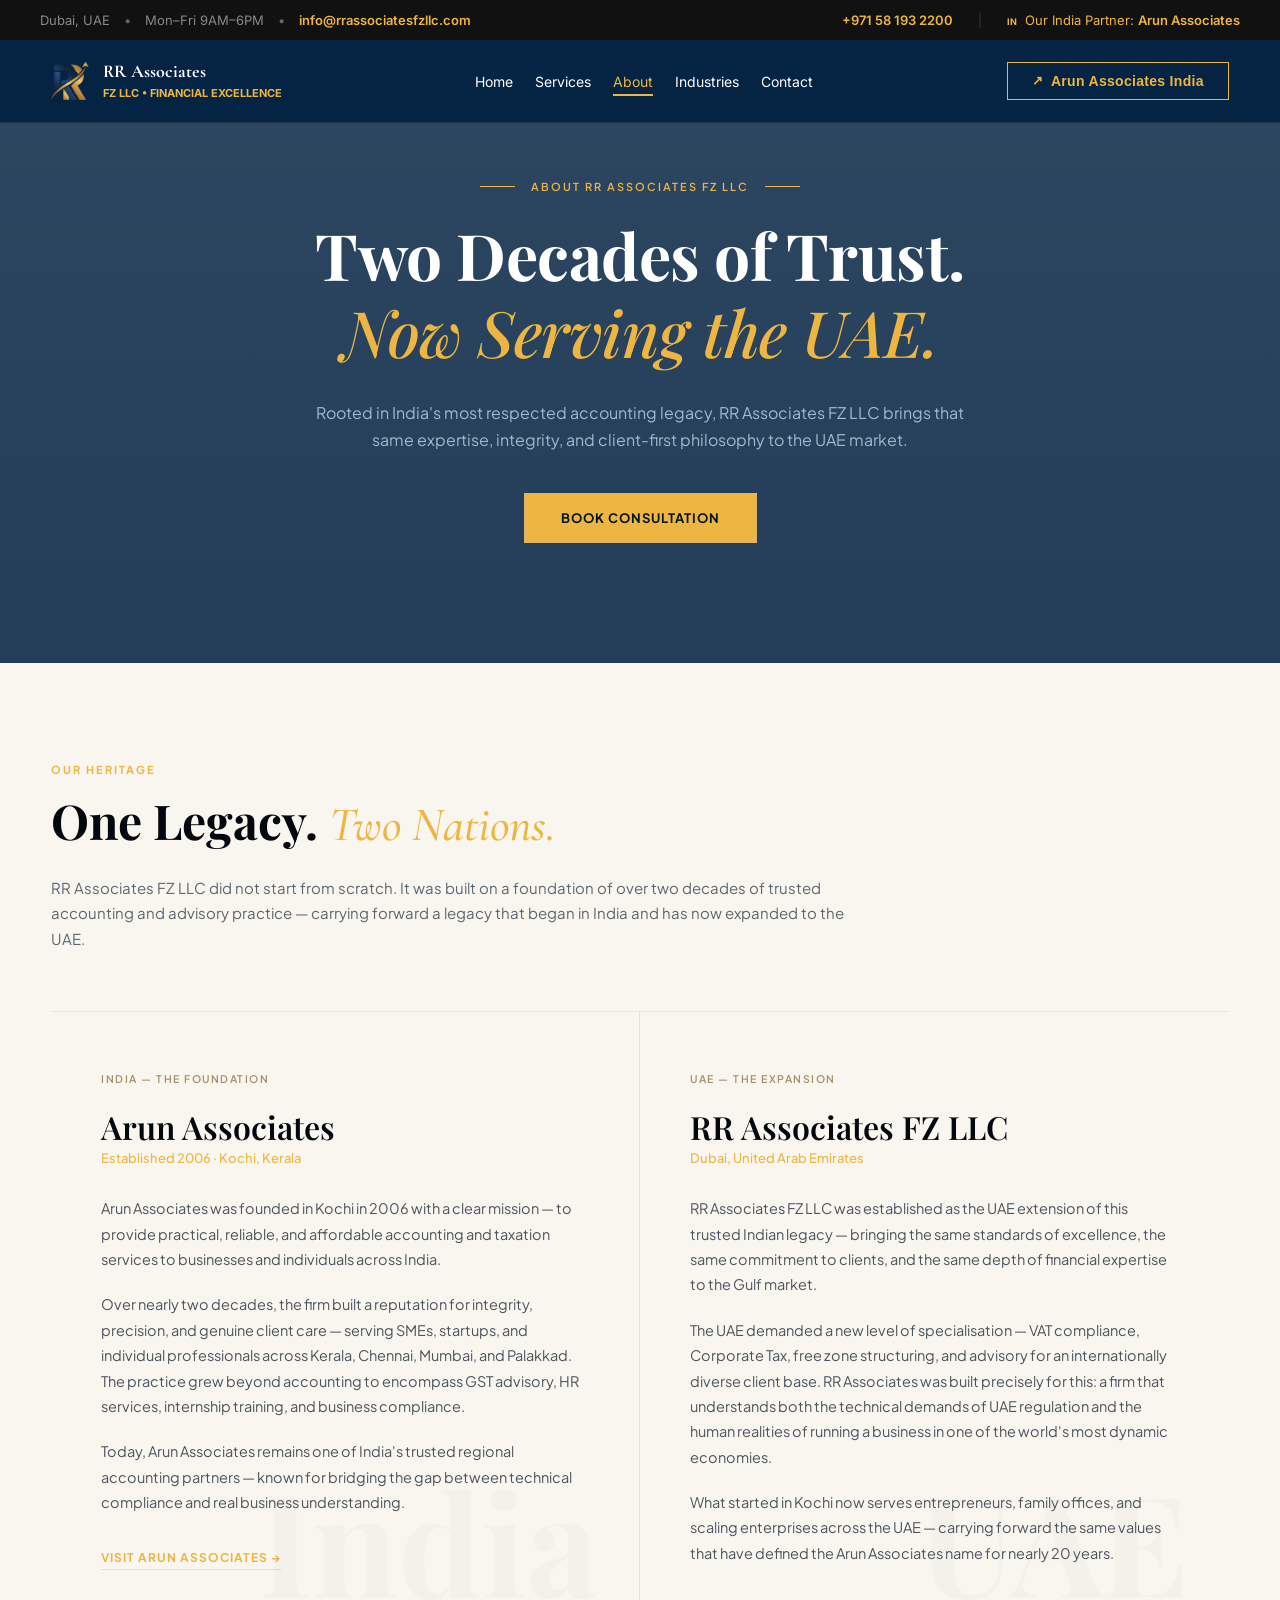
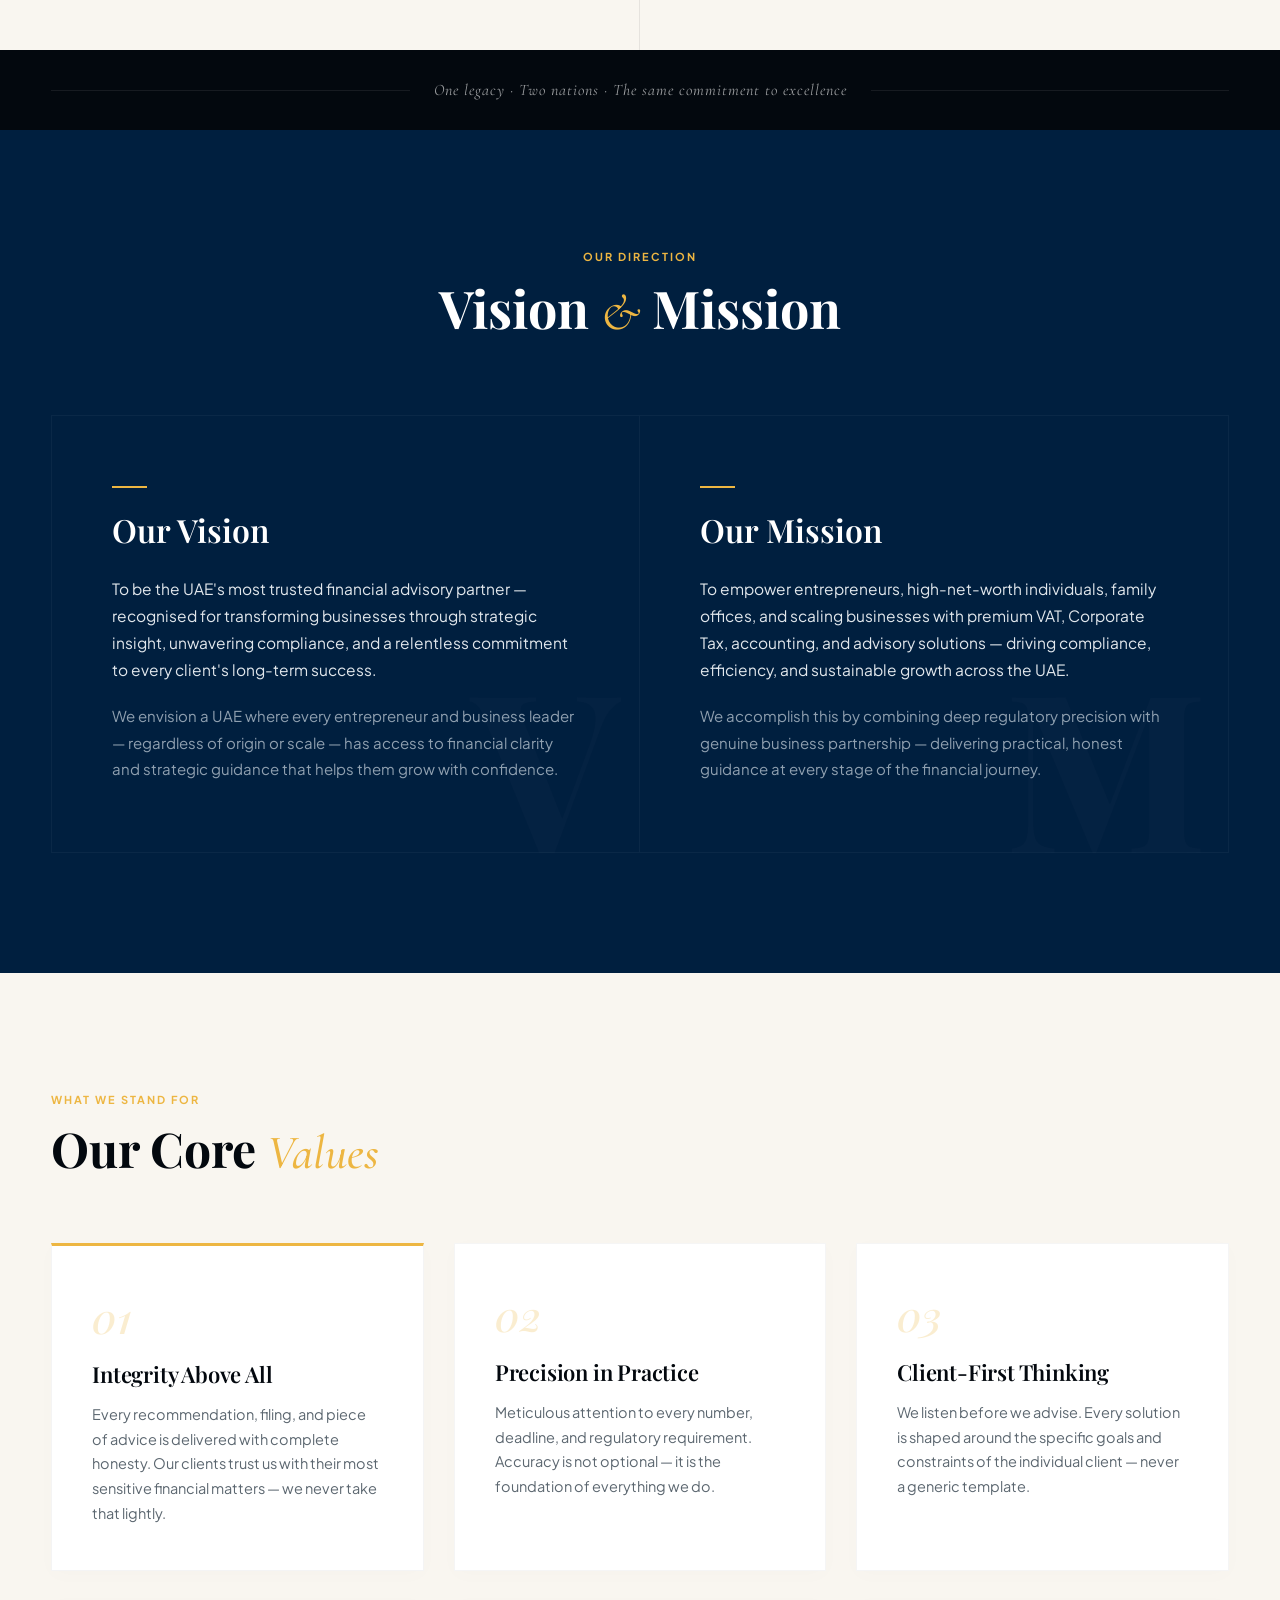
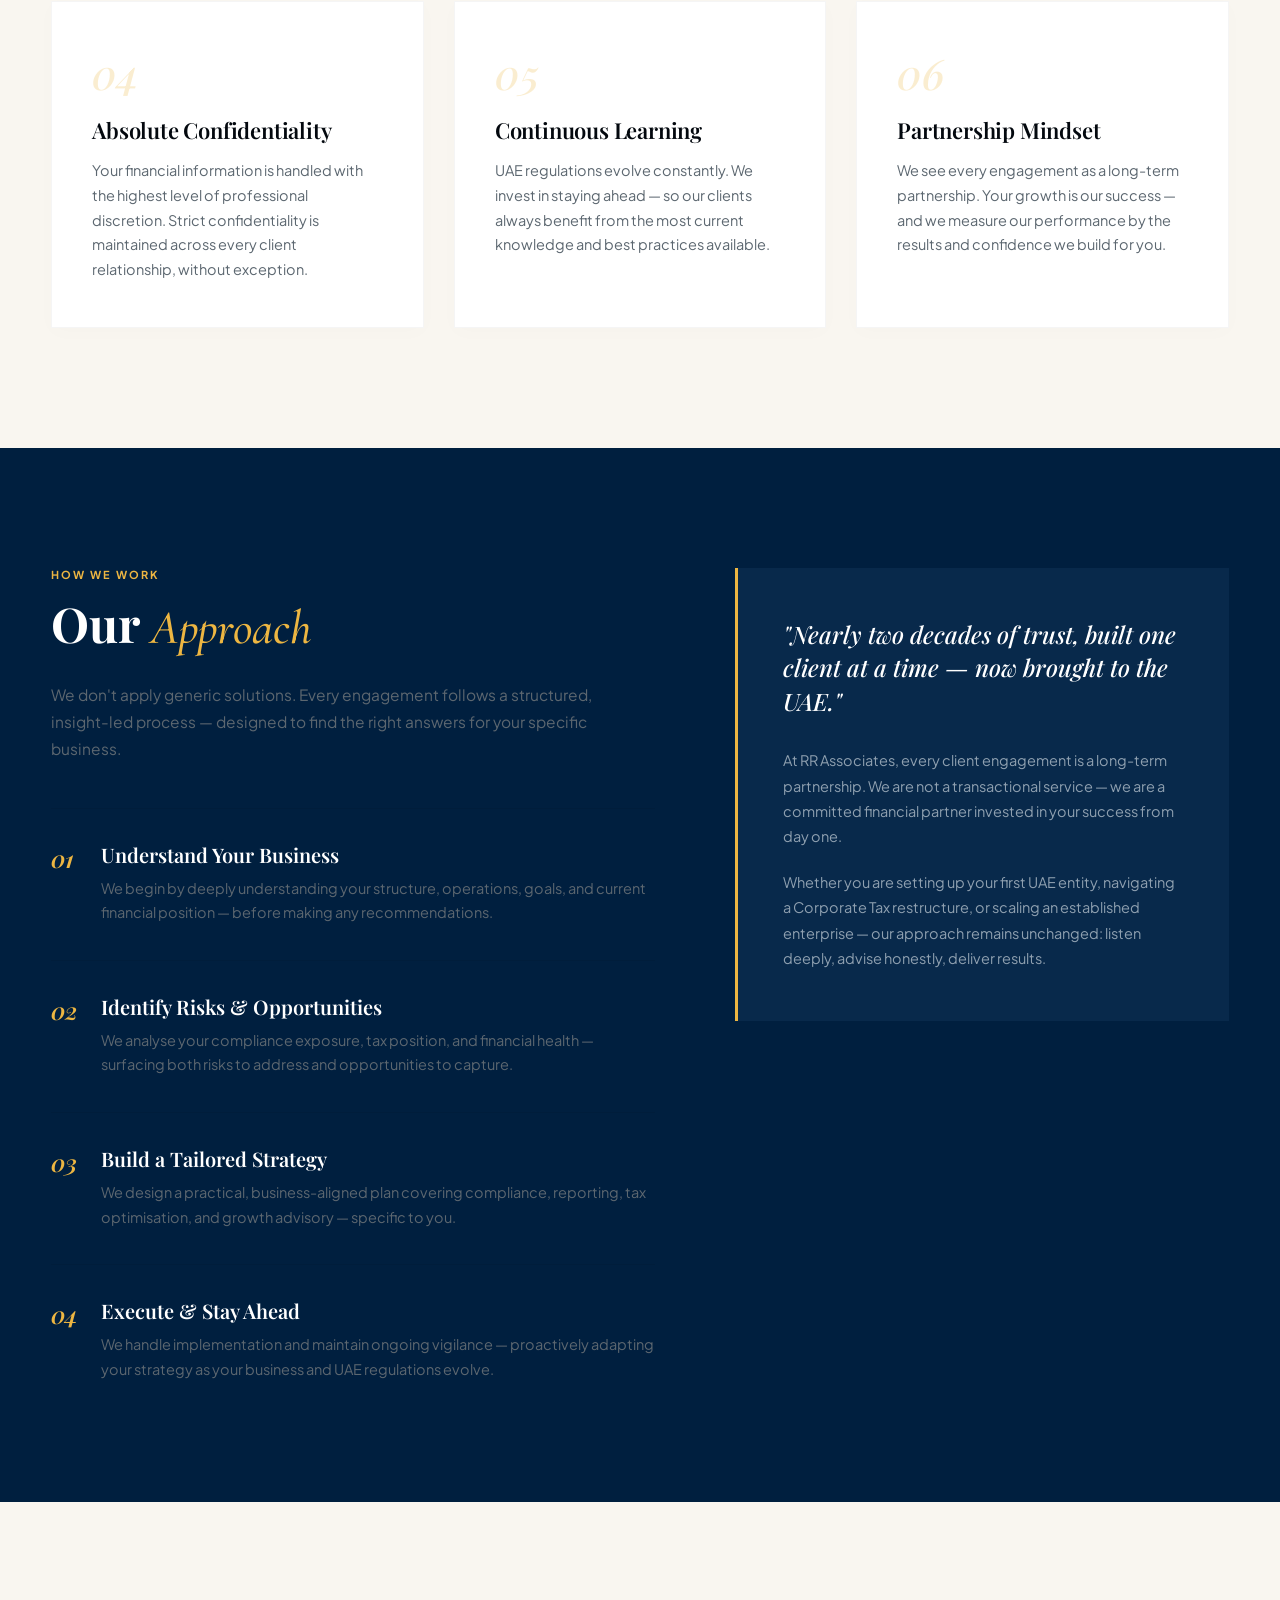
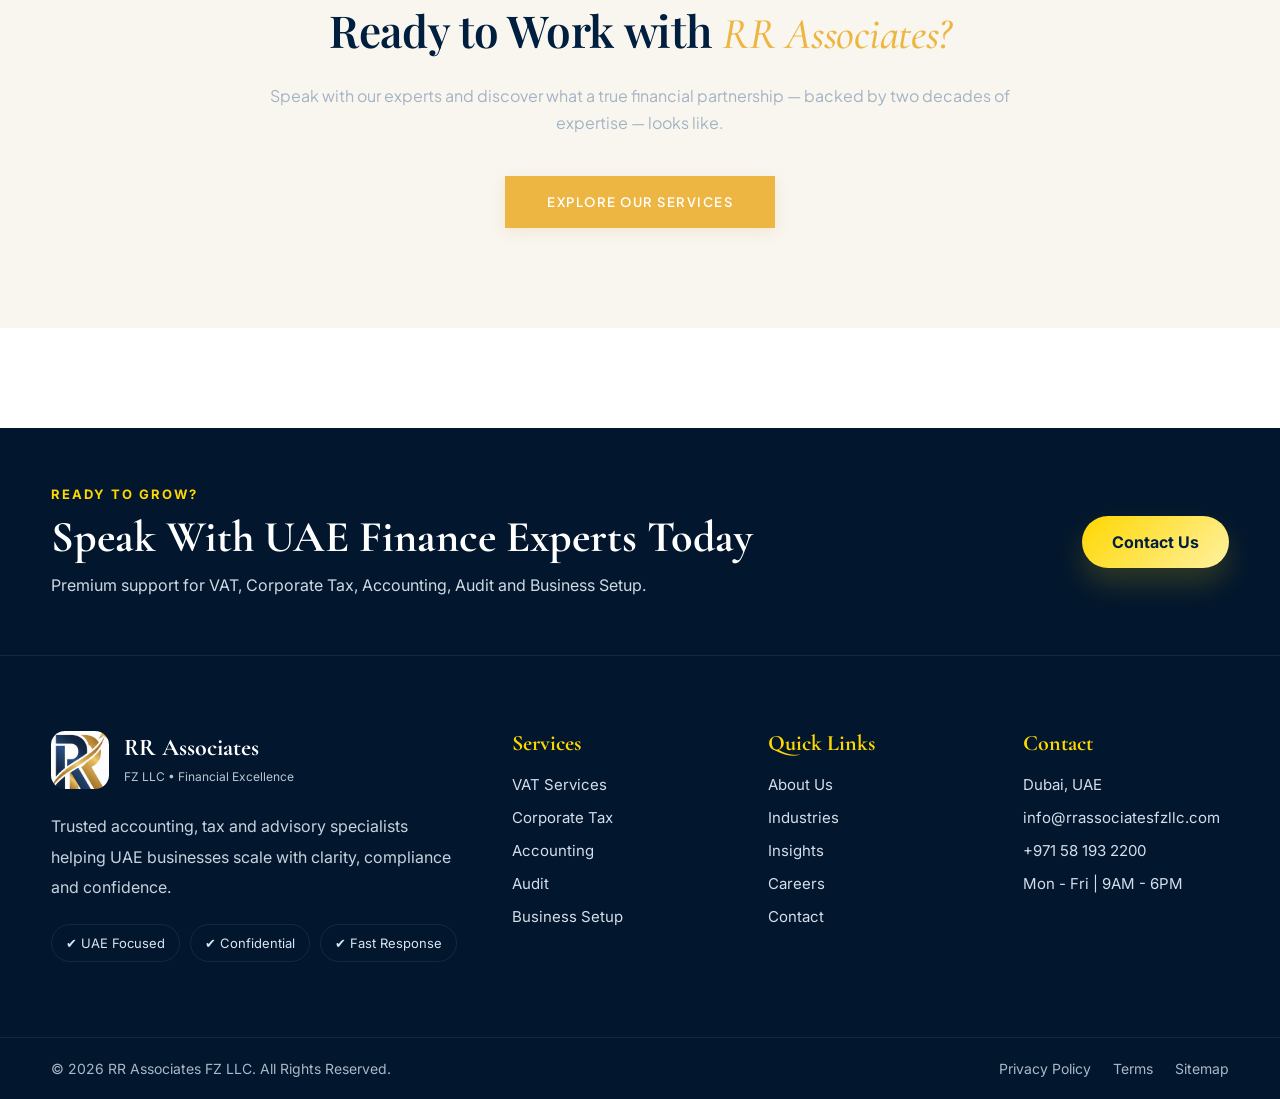
==== commit e66cb737: "commit" ====
--- a/about.html
+++ b/about.html
@@ -1,433 +1,789 @@
 <!DOCTYPE html>
 <html lang="en">
-
-<head>
-    <meta charset="UTF-8">
-    <meta name="viewport" content="width=device-width, initial-scale=1.0">
+  <head>
+    <meta charset="UTF-8" />
+    <meta name="viewport" content="width=device-width, initial-scale=1.0" />
     <title>About Us | RR Associates FZ LLC</title>
 
-    <link rel="stylesheet" href="style.css">
-    <link rel="icon" href="pics/IMG-20260501-WA0025.jpg">
-
-    <link rel="preconnect" href="https://fonts.googleapis.com">
-    <link rel="preconnect" href="https://fonts.gstatic.com" crossorigin>
+    <link rel="stylesheet" href="style.css" />
+    <link rel="icon" href="pics/IMG-20260501-WA0025.jpg" />
+
+    <link rel="preconnect" href="https://fonts.googleapis.com" />
+    <link rel="preconnect" href="https://fonts.gstatic.com" crossorigin />
 
     <link
-        href="https://fonts.googleapis.com/css2?family=Inter:wght@300;400;500;600;700&family=Cormorant+Garamond:wght@500;600;700&display=swap"
-        rel="stylesheet">
-</head>
-
-<body>
+      href="https://fonts.googleapis.com/css2?family=Inter:wght@300;400;500;600;700&family=Cormorant+Garamond:wght@500;600;700&display=swap"
+      rel="stylesheet"
+    />
+  </head>
+
+  <body>
+    <!-- Top banner  -->
+    <section class="top-banner">
+      <div class="banner-left">
+        <span class="location">Dubai, UAE</span>
+        <span class="separator">•</span>
+        <span class="hours">Mon–Fri 9AM–6PM</span>
+        <span class="separator">•</span>
+        <a href="mailto:info@rrassociatesfzllc.com" class="email"
+          >info@rrassociatesfzllc.com</a
+        >
+      </div>
+
+      <div class="banner-right">
+        <a href="tel:+971581932200" class="phone">+971 58 193 2200</a>
+        <span class="vertical-pipe">|</span>
+        <span class="partner-text"
+          ><span class="country-code">IN</span> Our India Partner:
+          <strong class="partner-name">Arun Associates</strong></span
+        >
+      </div>
+    </section>
 
     <!-- ================= NAVBAR ================= -->
-    <header class="header">
-        <div class="container nav-wrap">
-
-            <a href="index.html" class="logo-wrap">
-                <img src="./pics/IMG-20260501-WA0025.jpg" class="logo-img">
-                <div class="logo-text">
-                    <h3>RR Associates</h3>
-                    <p>FZ LLC • Financial Excellence</p>
-                </div>
-            </a>
-
-            <nav class="nav-links">
-                <a href="index.html">Home</a>
-                <a class="active" href="about.html">About</a>
-                <a href="services.html">Services</a>
-                <a href="free-zone.html">Free Zones</a>
-                <a href="industries.html">Industries</a>
-                <a href="blog.html">Insights</a>
-                <a href="careers.html">Careers</a>
-                <a href="contact.html">Contact</a>
-            </nav>
-
-            <a href="contact.html" class="btn-main">Free Consultation</a>
-
-        </div>
+    <header class="header" style="top: 40px">
+      <div class="container nav-wrap">
+        <a href="index.html" class="logo-wrap">
+          <img src="./pics/logo.png" class="logo-img" />
+
+          <div class="logo-text">
+            <h3>RR Associates</h3>
+            <p>FZ LLC • Financial Excellence</p>
+          </div>
+        </a>
+
+        <nav class="nav-links">
+          <a href="index.html">Home</a>
+          <a href="services.html">Services</a>
+          <a class="active" href="about.html">About</a>
+          <!-- <a href="free-zone.html">Free Zones</a> -->
+          <a href="industries.html">Industries</a>
+          <!-- <a href="blog.html">Insights</a> -->
+          <!-- <a href="careers.html">Careers</a> -->
+          <a href="contact.html">Contact</a>
+        </nav>
+
+        <!-- <a href="contact.html" class="btn-main">Free Consultation</a> -->
+        <a href="https://arunassociatesac.com/" class="glow-button">
+          <span class="arrow-icon">↗</span> Arun Associates India
+        </a>
+      </div>
     </header>
 
     <!-- ================= ABOUT PAGE ================= -->
     <section class="about-premium">
-
-        <!-- HERO -->
-        <div class="about-hero">
-
-            <div class="container about-hero-grid">
-
-                <div class="about-left">
-
-                    <span class="mini-tag gold">Who We Are</span>
-
-                    <h1>
-                        Trusted <em>Accounting Experts</em><br>
-                        Helping Businesses Grow
-                    </h1>
-
-                    <p>
-                        RR Associates FZ LLC is a Dubai-based accounting, tax and advisory firm
-                        delivering premium financial solutions for startups, SMEs and growing enterprises
-                        across the UAE.
+      <!-- HERO -->
+      <!-- <div class="about-hero">
+        <div class="container about-hero-grid">
+          <div class="about-left">
+            <span class="mini-tag gold">Who We Are</span>
+
+            <h1>
+              Trusted <em>Accounting Experts</em><br />
+              Helping Businesses Grow
+            </h1>
+
+            <p>
+              RR Associates FZ LLC is a Dubai-based accounting, tax and advisory
+              firm delivering premium financial solutions for startups, SMEs and
+              growing enterprises across the UAE.
+            </p>
+
+            <a href="contact.html" class="btn-main">Book Consultation</a>
+          </div>
+
+          <div class="about-right">
+            <div class="glass-box float">
+              <h3>15+ Years</h3>
+              <p>
+                Combined experience in UAE accounting, taxation and advisory.
+              </p>
+            </div>
+
+            <div class="glass-box float delay">
+              <h3>Business Focused</h3>
+              <p>
+                Practical financial solutions that support long-term growth.
+              </p>
+            </div>
+          </div>
+        </div>
+      </div> -->
+
+      <div class="about-hero-centered">
+        <div class="container hero-center-content">
+          <div class="about-hero-tag-wrap">
+            <span class="about-hero-tag-text">ABOUT RR ASSOCIATES FZ LLC</span>
+          </div>
+
+          <h1 class="about-hero-title">
+            Two Decades of Trust.<br />
+            <span class="about-italic-gold">Now Serving the UAE.</span>
+          </h1>
+
+          <p class="about-hero-lead">
+            Rooted in India's most respected accounting legacy, RR Associates FZ
+            LLC brings that same expertise, integrity, and client-first
+            philosophy to the UAE market.
+          </p>
+
+          <div class="about-hero-actions">
+            <a href="contact.html" class="btn-main">Book Consultation</a>
+          </div>
+        </div>
+      </div>
+
+      <section class="heritage-section">
+        <div class="container">
+          <div class="heritage-header-block">
+            <span class="heritage-mini-tag">OUR HERITAGE</span>
+            <h2 class="heritage-main-title">
+              One Legacy. <span class="gold-italic">Two Nations.</span>
+            </h2>
+            <p class="heritage-subtitle">
+              RR Associates FZ LLC did not start from scratch. It was built on a
+              foundation of over two decades of trusted accounting and advisory
+              practice — carrying forward a legacy that began in India and has
+              now expanded to the UAE.
+            </p>
+          </div>
+
+          <div class="heritage-dual-grid">
+            <div class="heritage-col border-right">
+              <div class="watermark-bg">India</div>
+
+              <div class="col-meta-tag">INDIA — THE FOUNDATION</div>
+              <h3 class="col-company-title">Arun Associates</h3>
+              <span class="col-location-sub"
+                >Established 2006 &middot; Kochi, Kerala</span
+              >
+
+              <div class="col-body-text">
+                <p>
+                  Arun Associates was founded in Kochi in 2006 with a clear
+                  mission — to provide practical, reliable, and affordable
+                  accounting and taxation services to businesses and individuals
+                  across India.
+                </p>
+                <p>
+                  Over nearly two decades, the firm built a reputation for
+                  integrity, precision, and genuine client care — serving SMEs,
+                  startups, and individual professionals across Kerala, Chennai,
+                  Mumbai, and Palakkad. The practice grew beyond accounting to
+                  encompass GST advisory, HR services, internship training, and
+                  business compliance.
+                </p>
+                <p>
+                  Today, Arun Associates remains one of India's trusted regional
+                  accounting partners — known for bridging the gap between
+                  technical compliance and real business understanding.
+                </p>
+              </div>
+
+              <a
+                href="https://arunassociatesac.com/"
+                target="_blank"
+                class="heritage-inline-link"
+                >VISIT ARUN ASSOCIATES &rarr;</a
+              >
+            </div>
+
+            <div class="heritage-col">
+              <div class="watermark-bg">UAE</div>
+
+              <div class="col-meta-tag">UAE — THE EXPANSION</div>
+              <h3 class="col-company-title">RR Associates FZ LLC</h3>
+              <span class="col-location-sub">Dubai, United Arab Emirates</span>
+
+              <div class="col-body-text">
+                <p>
+                  RR Associates FZ LLC was established as the UAE extension of
+                  this trusted Indian legacy — bringing the same standards of
+                  excellence, the same commitment to clients, and the same depth
+                  of financial expertise to the Gulf market.
+                </p>
+                <p>
+                  The UAE demanded a new level of specialisation — VAT
+                  compliance, Corporate Tax, free zone structuring, and advisory
+                  for an internationally diverse client base. RR Associates was
+                  built precisely for this: a firm that understands both the
+                  technical demands of UAE regulation and the human realities of
+                  running a business in one of the world's most dynamic
+                  economies.
+                </p>
+                <p>
+                  What started in Kochi now serves entrepreneurs, family
+                  offices, and scaling enterprises across the UAE — carrying
+                  forward the same values that have defined the Arun Associates
+                  name for nearly 20 years.
+                </p>
+              </div>
+            </div>
+          </div>
+        </div>
+
+        <div class="heritage-dark-strip">
+          <div class="container strip-flex">
+            <div class="strip-line"></div>
+            <p class="strip-quote-text">
+              One legacy &middot; Two nations &middot; The same commitment to
+              excellence
+            </p>
+            <div class="strip-line"></div>
+          </div>
+        </div>
+      </section>
+
+      <section class="vision-mission-section">
+        <div class="container">
+          <div class="v-m-header-wrap">
+            <span class="v-m-mini-tag">OUR DIRECTION</span>
+            <h2 class="v-m-main-title">
+              Vision <span class="gold-ampersand">&amp;</span> Mission
+            </h2>
+          </div>
+
+          <div class="v-m-grid-system">
+            <div class="v-m-card border-divider">
+              <div class="v-m-watermark">V</div>
+
+              <div class="v-m-accent-line"></div>
+              <h3 class="v-m-block-title">Our Vision</h3>
+
+              <div class="v-m-body-paragraphs">
+                <p class="highlight-text">
+                  To be the UAE's most trusted financial advisory partner —
+                  recognised for transforming businesses through strategic
+                  insight, unwavering compliance, and a relentless commitment to
+                  every client's long-term success.
+                </p>
+                <p>
+                  We envision a UAE where every entrepreneur and business leader
+                  — regardless of origin or scale — has access to financial
+                  clarity and strategic guidance that helps them grow with
+                  confidence.
+                </p>
+              </div>
+            </div>
+
+            <div class="v-m-card">
+              <div class="v-m-watermark">M</div>
+
+              <div class="v-m-accent-line"></div>
+              <h3 class="v-m-block-title">Our Mission</h3>
+
+              <div class="v-m-body-paragraphs">
+                <p class="highlight-text">
+                  To empower entrepreneurs, high-net-worth individuals, family
+                  offices, and scaling businesses with premium VAT, Corporate
+                  Tax, accounting, and advisory solutions — driving compliance,
+                  efficiency, and sustainable growth across the UAE.
+                </p>
+                <p>
+                  We accomplish this by combining deep regulatory precision with
+                  genuine business partnership — delivering practical, honest
+                  guidance at every stage of the financial journey.
+                </p>
+              </div>
+            </div>
+          </div>
+        </div>
+      </section>
+
+      <section class="values-section">
+        <div class="container">
+          <div class="values-header-wrap">
+            <span class="values-mini-tag">WHAT WE STAND FOR</span>
+            <h2 class="values-main-title">
+              Our Core <span class="gold-italic">Values</span>
+            </h2>
+          </div>
+
+          <div class="values-cards-grid">
+            <div class="value-card active-accent">
+              <span class="value-card-num">01</span>
+              <h3 class="value-card-title">Integrity Above All</h3>
+              <p class="value-card-body">
+                Every recommendation, filing, and piece of advice is delivered
+                with complete honesty. Our clients trust us with their most
+                sensitive financial matters — we never take that lightly.
+              </p>
+            </div>
+
+            <div class="value-card">
+              <span class="value-card-num">02</span>
+              <h3 class="value-card-title">Precision in Practice</h3>
+              <p class="value-card-body">
+                Meticulous attention to every number, deadline, and regulatory
+                requirement. Accuracy is not optional — it is the foundation of
+                everything we do.
+              </p>
+            </div>
+
+            <div class="value-card">
+              <span class="value-card-num">03</span>
+              <h3 class="value-card-title">Client-First Thinking</h3>
+              <p class="value-card-body">
+                We listen before we advise. Every solution is shaped around the
+                specific goals and constraints of the individual client — never
+                a generic template.
+              </p>
+            </div>
+
+            <div class="value-card">
+              <span class="value-card-num">04</span>
+              <h3 class="value-card-title">Absolute Confidentiality</h3>
+              <p class="value-card-body">
+                Your financial information is handled with the highest level of
+                professional discretion. Strict confidentiality is maintained
+                across every client relationship, without exception.
+              </p>
+            </div>
+
+            <div class="value-card">
+              <span class="value-card-num">05</span>
+              <h3 class="value-card-title">Continuous Learning</h3>
+              <p class="value-card-body">
+                UAE regulations evolve constantly. We invest in staying ahead —
+                so our clients always benefit from the most current knowledge
+                and best practices available.
+              </p>
+            </div>
+
+            <div class="value-card">
+              <span class="value-card-num">06</span>
+              <h3 class="value-card-title">Partnership Mindset</h3>
+              <p class="value-card-body">
+                We see every engagement as a long-term partnership. Your growth
+                is our success — and we measure our performance by the results
+                and confidence we build for you.
+              </p>
+            </div>
+          </div>
+        </div>
+      </section>
+
+      <section class="approach-section">
+        <div class="container">
+          <div class="approach-split-layout">
+            <div class="approach-left-col">
+              <div class="approach-header-wrap">
+                <span class="approach-mini-tag">HOW WE WORK</span>
+                <h2 class="approach-main-title">
+                  Our <span class="gold-italic">Approach</span>
+                </h2>
+                <p class="approach-lead-text">
+                  We don't apply generic solutions. Every engagement follows a
+                  structured, insight-led process — designed to find the right
+                  answers for your specific business.
+                </p>
+              </div>
+
+              <div class="approach-steps-list">
+                <div class="approach-step-item">
+                  <span class="approach-step-num">01</span>
+                  <div class="approach-step-content">
+                    <h3 class="approach-step-title">
+                      Understand Your Business
+                    </h3>
+                    <p class="approach-step-body">
+                      We begin by deeply understanding your structure,
+                      operations, goals, and current financial position — before
+                      making any recommendations.
                     </p>
-
-                    <a href="contact.html" class="btn-main">Book Consultation</a>
-
-                </div>
-
-                <div class="about-right">
-
-                    <div class="glass-box float">
-                        <h3>15+ Years</h3>
-                        <p>Combined experience in UAE accounting, taxation and advisory.</p>
-                    </div>
-
-                    <div class="glass-box float delay">
-                        <h3>Business Focused</h3>
-                        <p>Practical financial solutions that support long-term growth.</p>
-                    </div>
-
-                </div>
-
-            </div>
-
-        </div>
-
-        <!-- STORY -->
-        <div class="section light">
-
-            <div class="container split-grid">
-
+                  </div>
+                </div>
+
+                <div class="approach-step-item">
+                  <span class="approach-step-num">02</span>
+                  <div class="approach-step-content">
+                    <h3 class="approach-step-title">
+                      Identify Risks &amp; Opportunities
+                    </h3>
+                    <p class="approach-step-body">
+                      We analyse your compliance exposure, tax position, and
+                      financial health — surfacing both risks to address and
+                      opportunities to capture.
+                    </p>
+                  </div>
+                </div>
+
+                <div class="approach-step-item">
+                  <span class="approach-step-num">03</span>
+                  <div class="approach-step-content">
+                    <h3 class="approach-step-title">
+                      Build a Tailored Strategy
+                    </h3>
+                    <p class="approach-step-body">
+                      We design a practical, business-aligned plan covering
+                      compliance, reporting, tax optimisation, and growth
+                      advisory — specific to you.
+                    </p>
+                  </div>
+                </div>
+
+                <div class="approach-step-item">
+                  <span class="approach-step-num">04</span>
+                  <div class="approach-step-content">
+                    <h3 class="approach-step-title">
+                      Execute &amp; Stay Ahead
+                    </h3>
+                    <p class="approach-step-body">
+                      We handle implementation and maintain ongoing vigilance —
+                      proactively adapting your strategy as your business and
+                      UAE regulations evolve.
+                    </p>
+                  </div>
+                </div>
+              </div>
+            </div>
+
+            <div class="approach-right-col">
+              <div class="approach-sticky-card">
+                <blockquote class="approach-quote">
+                  "Nearly two decades of trust, built one client at a time — now
+                  brought to the UAE."
+                </blockquote>
+                <div class="approach-card-body">
+                  <p>
+                    At RR Associates, every client engagement is a long-term
+                    partnership. We are not a transactional service — we are a
+                    committed financial partner invested in your success from
+                    day one.
+                  </p>
+                  <p>
+                    Whether you are setting up your first UAE entity, navigating
+                    a Corporate Tax restructure, or scaling an established
+                    enterprise — our approach remains unchanged: listen deeply,
+                    advise honestly, deliver results.
+                  </p>
+                </div>
+              </div>
+            </div>
+          </div>
+        </div>
+      </section>
+
+      <section class="ready-cta-section">
+        <div class="container">
+          <div class="ready-cta-content">
+            <h2 class="ready-cta-title">
+              Ready to Work with <span class="gold-italic">RR Associates?</span>
+            </h2>
+
+            <p class="ready-cta-text">
+              Speak with our experts and discover what a true financial
+              partnership — backed by two decades of expertise — looks like.
+            </p>
+
+            <div class="ready-action-container">
+              <a href="services.html" class="btn-explore-services"
+                >Explore Our Services</a
+              >
+            </div>
+          </div>
+        </div>
+      </section>
+
+      <!-- STORY -->
+      <!-- <div class="section light">
+        <div class="container split-grid">
+          <div>
+            <span class="mini-tag gold">Our Story</span>
+
+            <h2 class="title">
+              Built On Trust,<br />
+              <em>Driven By Results</em>
+            </h2>
+
+            <p class="text-muted">
+              RR Associates was founded to provide high-quality accounting, tax
+              and compliance support with a modern, client-first approach.
+            </p>
+
+            <p class="text-muted">
+              We understand that every business needs more than bookkeeping. It
+              needs strategy, clarity and reliable financial direction.
+            </p>
+
+            <p class="text-muted">
+              Our team helps businesses remain compliant while improving
+              profitability, efficiency and decision-making.
+            </p>
+          </div>
+
+          <div>
+            <span class="mini-tag gold">Why Choose Us</span>
+
+            <div class="value-list">
+              <div class="value-box">
+                <span>✔</span>
                 <div>
-
-                    <span class="mini-tag gold">Our Story</span>
-
-                    <h2 class="title">
-                        Built On Trust,<br>
-                        <em>Driven By Results</em>
-                    </h2>
-
-                    <p class="text-muted">
-                        RR Associates was founded to provide high-quality accounting,
-                        tax and compliance support with a modern, client-first approach.
-                    </p>
-
-                    <p class="text-muted">
-                        We understand that every business needs more than bookkeeping.
-                        It needs strategy, clarity and reliable financial direction.
-                    </p>
-
-                    <p class="text-muted">
-                        Our team helps businesses remain compliant while improving
-                        profitability, efficiency and decision-making.
-                    </p>
-
-                </div>
-
+                  <h4>Reliable Expertise</h4>
+                  <p>Experienced professionals with UAE market knowledge.</p>
+                </div>
+              </div>
+
+              <div class="value-box">
+                <span>✔</span>
                 <div>
-
-                    <span class="mini-tag gold">Why Choose Us</span>
-
-                    <div class="value-list">
-
-                        <div class="value-box">
-                            <span>✔</span>
-                            <div>
-                                <h4>Reliable Expertise</h4>
-                                <p>Experienced professionals with UAE market knowledge.</p>
-                            </div>
-                        </div>
-
-                        <div class="value-box">
-                            <span>✔</span>
-                            <div>
-                                <h4>Fast Response</h4>
-                                <p>Quick support and timely completion of tasks.</p>
-                            </div>
-                        </div>
-
-                        <div class="value-box">
-                            <span>✔</span>
-                            <div>
-                                <h4>Tailored Service</h4>
-                                <p>Solutions designed around your business goals.</p>
-                            </div>
-                        </div>
-
-                        <div class="value-box">
-                            <span>✔</span>
-                            <div>
-                                <h4>Confidentiality</h4>
-                                <p>Your financial data handled securely and professionally.</p>
-                            </div>
-                        </div>
-
-                    </div>
-
-                </div>
-
-            </div>
-
-        </div>
-
-        <!-- SERVICES -->
-        <div class="section dark">
-
-            <div class="container">
-
-                <span class="mini-tag gold">What We Do</span>
-                <h2 class="title white">Complete Financial Solutions</h2>
-
-                <p class="white-sub">
-                    We offer end-to-end services for businesses at every stage.
-                </p>
-
-                <div class="grid three">
-
-                    <div class="team-card">
-                        <div class="avatar">01</div>
-                        <h3>Accounting</h3>
-                        <p>Monthly bookkeeping, MIS reports and financial statements.</p>
-                    </div>
-
-                    <div class="team-card">
-                        <div class="avatar">02</div>
-                        <h3>VAT & Tax</h3>
-                        <p>VAT registration, filing, corporate tax and planning.</p>
-                    </div>
-
-                    <div class="team-card">
-                        <div class="avatar">03</div>
-                        <h3>Audit Support</h3>
-                        <p>Audit preparation, documentation and compliance guidance.</p>
-                    </div>
-
-                    <div class="team-card">
-                        <div class="avatar">04</div>
-                        <h3>Business Setup</h3>
-                        <p>Mainland, free zone and company incorporation support.</p>
-                    </div>
-
-                    <div class="team-card">
-                        <div class="avatar">05</div>
-                        <h3>Advisory</h3>
-                        <p>Growth strategy, cashflow planning and business consulting.</p>
-                    </div>
-
-                    <div class="team-card">
-                        <div class="avatar">06</div>
-                        <h3>Payroll</h3>
-                        <p>Salary processing, WPS and employee compliance services.</p>
-                    </div>
-
-                </div>
-
-            </div>
-
-        </div>
-
-        <!-- STATS -->
-        <div class="section light">
-
-            <div class="container">
-
-                <span class="mini-tag gold">Our Numbers</span>
-                <h2 class="title">Trusted By Growing Businesses</h2>
-
-                <div class="grid four">
-
-                    <div class="card">
-                        <span>15+</span>
-                        <h3>Years</h3>
-                        <p>Combined industry experience.</p>
-                    </div>
-
-                    <div class="card">
-                        <span>100+</span>
-                        <h3>Clients</h3>
-                        <p>Served across multiple sectors.</p>
-                    </div>
-
-                    <div class="card">
-                        <span>24h</span>
-                        <h3>Support</h3>
-                        <p>Fast response for urgent needs.</p>
-                    </div>
-
-                    <div class="card">
-                        <span>100%</span>
-                        <h3>Focus</h3>
-                        <p>Dedicated to client success.</p>
-                    </div>
-
-                </div>
-
-            </div>
-
-        </div>
-
-        <!-- INDUSTRIES -->
-        <div class="section dark">
-
-            <div class="container">
-
-                <span class="mini-tag gold">Industries We Serve</span>
-                <h2 class="title white">Experience Across Key Sectors</h2>
-
-                <div class="grid four">
-
-                    <div class="service-card">
-                        <h3>Trading</h3>
-                    </div>
-                    <div class="service-card">
-                        <h3>Real Estate</h3>
-                    </div>
-                    <div class="service-card">
-                        <h3>Construction</h3>
-                    </div>
-                    <div class="service-card">
-                        <h3>E-Commerce</h3>
-                    </div>
-                    <div class="service-card">
-                        <h3>Hospitality</h3>
-                    </div>
-                    <div class="service-card">
-                        <h3>Healthcare</h3>
-                    </div>
-                    <div class="service-card">
-                        <h3>Consultancy</h3>
-                    </div>
-                    <div class="service-card">
-                        <h3>SMEs</h3>
-                    </div>
-
-                </div>
-
-            </div>
-
-        </div>
-
-        <!-- CTA -->
-        <div class="about-cta">
-
-            <div class="container cta-inner">
-
+                  <h4>Fast Response</h4>
+                  <p>Quick support and timely completion of tasks.</p>
+                </div>
+              </div>
+
+              <div class="value-box">
+                <span>✔</span>
                 <div>
-                    <span class="mini-tag gold">Ready To Work Together?</span>
-                    <h2>Let’s Build Stronger Finances</h2>
-                    <p>Speak with our experts and get practical business guidance today.</p>
-                </div>
-
-                <a href="contact.html" class="btn-main">Contact Us</a>
-
-            </div>
-
-        </div>
-
-    </section>
+                  <h4>Tailored Service</h4>
+                  <p>Solutions designed around your business goals.</p>
+                </div>
+              </div>
+
+              <div class="value-box">
+                <span>✔</span>
+                <div>
+                  <h4>Confidentiality</h4>
+                  <p>
+                    Your financial data handled securely and professionally.
+                  </p>
+                </div>
+              </div>
+            </div>
+          </div>
+        </div>
+      </div> -->
+
+      <!-- SERVICES -->
+      <!-- <div class="section dark">
+        <div class="container">
+          <span class="mini-tag gold">What We Do</span>
+          <h2 class="title white">Complete Financial Solutions</h2>
+
+          <p class="white-sub">
+            We offer end-to-end services for businesses at every stage.
+          </p>
+
+          <div class="grid three">
+            <div class="team-card">
+              <div class="avatar">01</div>
+              <h3>Accounting</h3>
+              <p>Monthly bookkeeping, MIS reports and financial statements.</p>
+            </div>
+
+            <div class="team-card">
+              <div class="avatar">02</div>
+              <h3>VAT & Tax</h3>
+              <p>VAT registration, filing, corporate tax and planning.</p>
+            </div>
+
+            <div class="team-card">
+              <div class="avatar">03</div>
+              <h3>Audit Support</h3>
+              <p>Audit preparation, documentation and compliance guidance.</p>
+            </div>
+
+            <div class="team-card">
+              <div class="avatar">04</div>
+              <h3>Business Setup</h3>
+              <p>Mainland, free zone and company incorporation support.</p>
+            </div>
+
+            <div class="team-card">
+              <div class="avatar">05</div>
+              <h3>Advisory</h3>
+              <p>Growth strategy, cashflow planning and business consulting.</p>
+            </div>
+
+            <div class="team-card">
+              <div class="avatar">06</div>
+              <h3>Payroll</h3>
+              <p>Salary processing, WPS and employee compliance services.</p>
+            </div>
+          </div>
+        </div>
+      </div> -->
+
+      <!-- STATS -->
+      <!-- <div class="section light">
+        <div class="container">
+          <span class="mini-tag gold">Our Numbers</span>
+          <h2 class="title">Trusted By Growing Businesses</h2>
+
+          <div class="grid four">
+            <div class="card">
+              <span>15+</span>
+              <h3>Years</h3>
+              <p>Combined industry experience.</p>
+            </div>
+
+            <div class="card">
+              <span>100+</span>
+              <h3>Clients</h3>
+              <p>Served across multiple sectors.</p>
+            </div>
+
+            <div class="card">
+              <span>24h</span>
+              <h3>Support</h3>
+              <p>Fast response for urgent needs.</p>
+            </div>
+
+            <div class="card">
+              <span>100%</span>
+              <h3>Focus</h3>
+              <p>Dedicated to client success.</p>
+            </div>
+          </div>
+        </div>
+      </div> -->
+
+      <!-- INDUSTRIES -->
+      <!-- <div class="section dark">
+        <div class="container">
+          <span class="mini-tag gold">Industries We Serve</span>
+          <h2 class="title white">Experience Across Key Sectors</h2>
+
+          <div class="grid four">
+            <div class="service-card">
+              <h3>Trading</h3>
+            </div>
+            <div class="service-card">
+              <h3>Real Estate</h3>
+            </div>
+            <div class="service-card">
+              <h3>Construction</h3>
+            </div>
+            <div class="service-card">
+              <h3>E-Commerce</h3>
+            </div>
+            <div class="service-card">
+              <h3>Hospitality</h3>
+            </div>
+            <div class="service-card">
+              <h3>Healthcare</h3>
+            </div>
+            <div class="service-card">
+              <h3>Consultancy</h3>
+            </div>
+            <div class="service-card">
+              <h3>SMEs</h3>
+            </div>
+          </div>
+        </div>
+      </div> -->
+
+      <!-- CTA -->
+      <!-- <div class="about-cta">
+        <div class="container cta-inner">
+          <div>
+            <span class="mini-tag gold">Ready To Work Together?</span>
+            <h2>Let’s Build Stronger Finances</h2>
+            <p>
+              Speak with our experts and get practical business guidance today.
+            </p>
+          </div>
+
+          <a href="contact.html" class="btn-main">Contact Us</a>
+        </div>
+      </div>
+    </section> -->
 
     <!-- FAQ BOX -->
-    <section class="about-faq">
-        <div class="mini-cta-box">
-            <h3>Have Questions?</h3>
-            <p>Explore answers about VAT, tax, accounting, onboarding and pricing.</p>
-            <a href="faq.html" class="btn-main">Visit FAQ</a>
-        </div>
-    </section>
+    <!-- <section class="about-faq">
+      <div class="mini-cta-box">
+        <h3>Have Questions?</h3>
+        <p>
+          Explore answers about VAT, tax, accounting, onboarding and pricing.
+        </p>
+        <a href="faq.html" class="btn-main">Visit FAQ</a>
+      </div>
+    </section> -->
 
     <!-- ================= FOOTER ================= -->
     <footer class="footer-premium">
-
-        <!-- TOP CTA STRIP -->
-        <div class="footer-top-strip">
-            <div class="container footer-strip-wrap">
-
-                <div>
-                    <span class="footer-mini">Ready To Grow?</span>
-                    <h2>Speak With UAE Finance Experts Today</h2>
-                    <p>
-                        Premium support for VAT, Corporate Tax, Accounting,
-                        Audit and Business Setup.
-                    </p>
-                </div>
-
-                <a href="contact.html" class="footer-btn">Free Consultation</a>
-
-            </div>
-        </div>
-
-        <!-- MAIN FOOTER -->
-        <div class="container footer-main-grid">
-
-            <!-- BRAND -->
-            <div class="footer-brand">
-                <div class="footer-logo-wrap">
-                    <img src="./pics/IMG-20260501-WA0025.jpg" alt="RR Associates">
-                    <div>
-                        <h3>RR Associates</h3>
-                        <span>FZ LLC • Financial Excellence</span>
-                    </div>
-                </div>
-
-                <p>
-                    Trusted accounting, tax and advisory specialists helping
-                    UAE businesses scale with clarity, compliance and confidence.
-                </p>
-
-                <div class="footer-badges">
-                    <span>✔ UAE Focused</span>
-                    <span>✔ Confidential</span>
-                    <span>✔ Fast Response</span>
-                </div>
-            </div>
-
-            <!-- SERVICES -->
+      <!-- TOP CTA STRIP -->
+      <div class="footer-top-strip">
+        <div class="container footer-strip-wrap">
+          <div>
+            <span class="footer-mini">Ready To Grow?</span>
+            <h2>Speak With UAE Finance Experts Today</h2>
+            <p>
+              Premium support for VAT, Corporate Tax, Accounting, Audit and
+              Business Setup.
+            </p>
+          </div>
+
+          <a href="contact.html" class="footer-btn">Contact Us</a>
+        </div>
+      </div>
+
+      <!-- MAIN FOOTER -->
+      <div class="container footer-main-grid">
+        <!-- BRAND -->
+        <div class="footer-brand">
+          <div class="footer-logo-wrap">
+            <img src="./pics/IMG-20260501-WA0025.jpg" alt="RR Associates" />
             <div>
-                <h4>Services</h4>
-                <a href="#">VAT Services</a>
-                <a href="#">Corporate Tax</a>
-                <a href="#">Accounting</a>
-                <a href="#">Audit</a>
-                <a href="#">Business Setup</a>
-            </div>
-
-            <!-- QUICK LINKS -->
-            <div>
-                <h4>Quick Links</h4>
-                <a href="about.html">About Us</a>
-                <a href="industries.html">Industries</a>
-                <a href="blog.html">Insights</a>
-                <a href="careers.html">Careers</a>
-                <a href="contact.html">Contact</a>
-            </div>
-
-            <!-- CONTACT -->
-            <div>
-                <h4>Contact</h4>
-                <a href="#">Dubai, UAE</a>
-                <a href="#">info@rrassociatesfzllc.com</a>
-                <a href="#">+971 58 193 2200</a>
-                <a href="#">Mon - Fri | 9AM - 6PM</a>
-            </div>
-
-        </div>
-
-        <!-- BOTTOM -->
-        <div class="footer-bottom">
-            <div class="container footer-bottom-wrap">
-
-                <p>© 2026 RR Associates FZ LLC. All Rights Reserved.</p>
-
-                <div class="footer-bottom-links">
-                    <a href="#">Privacy Policy</a>
-                    <a href="#">Terms</a>
-                    <a href="#">Sitemap</a>
-                </div>
-
-            </div>
-        </div>
-
+              <h3>RR Associates</h3>
+              <span>FZ LLC • Financial Excellence</span>
+            </div>
+          </div>
+
+          <p>
+            Trusted accounting, tax and advisory specialists helping UAE
+            businesses scale with clarity, compliance and confidence.
+          </p>
+
+          <div class="footer-badges">
+            <span>✔ UAE Focused</span>
+            <span>✔ Confidential</span>
+            <span>✔ Fast Response</span>
+          </div>
+        </div>
+
+        <!-- SERVICES -->
+        <div>
+          <h4>Services</h4>
+          <a href="#">VAT Services</a>
+          <a href="#">Corporate Tax</a>
+          <a href="#">Accounting</a>
+          <a href="#">Audit</a>
+          <a href="#">Business Setup</a>
+        </div>
+
+        <!-- QUICK LINKS -->
+        <div>
+          <h4>Quick Links</h4>
+          <a href="about.html">About Us</a>
+          <a href="industries.html">Industries</a>
+          <a href="blog.html">Insights</a>
+          <a href="careers.html">Careers</a>
+          <a href="contact.html">Contact</a>
+        </div>
+
+        <!-- CONTACT -->
+        <div>
+          <h4>Contact</h4>
+          <a href="#">Dubai, UAE</a>
+          <a href="#">info@rrassociatesfzllc.com</a>
+          <a href="#">+971 58 193 2200</a>
+          <a href="#">Mon - Fri | 9AM - 6PM</a>
+        </div>
+      </div>
+
+      <!-- BOTTOM -->
+      <div class="footer-bottom">
+        <div class="container footer-bottom-wrap">
+          <p>© 2026 RR Associates FZ LLC. All Rights Reserved.</p>
+
+          <div class="footer-bottom-links">
+            <a href="#">Privacy Policy</a>
+            <a href="#">Terms</a>
+            <a href="#">Sitemap</a>
+          </div>
+        </div>
+      </div>
     </footer>
-
-</body>
-
-</html>+  </body>
+</html>
--- a/style.css
+++ b/style.css
@@ -3969,10 +3969,6 @@
    WHY CHOOSE US SECTION (PREMIUM DARK LAYOUT)
 ================================================== */
 
-/* ==================================================
-   WHY CHOOSE US SECTION (PREMIUM DARK LAYOUT)
-================================================== */
-
 .why-choose-us {
   background-color: #ffff;
   padding: 100px 0;
@@ -4499,7 +4495,7 @@
   display: inline-block;
   font-family: "Plus Jakarta Sans", sans-serif;
   background-color: var(--gold, #edb642);
-  color: #03080e;
+  color: #fff;
   text-decoration: none;
   font-size: 13px;
   font-weight: 700;
@@ -4591,7 +4587,7 @@
   align-items: center;
   font-family: "Plus Jakarta Sans", sans-serif;
   background-color: var(--gold, #edb642);
-  color: #03080e;
+  color: #fff;
   text-decoration: none;
   font-size: 14px;
   font-weight: 600;
@@ -4603,7 +4599,7 @@
 
 .partner-card-link-button:hover {
   background-color: #ffffff;
-  color: #03080e;
+  color: #fff;
 }
 
 .partner-arrow-diagonal {
@@ -4660,7 +4656,7 @@
 ================================================== */
 
 .leadership-section {
-  background-color: var(--navy);
+  background-color: #fff;
   padding: 100px 0;
   width: 100%;
   box-sizing: border-box;
@@ -4696,7 +4692,7 @@
 /* Header Title */
 .leadership-main-title {
   font-family: "Playfair Display", Georgia, serif;
-  color: #ffffff;
+  color: var(--navy);
   font-size: 52px;
   font-weight: 700;
   text-align: center;
@@ -4883,7 +4879,7 @@
 ================================================== */
 
 .dark-blog-section {
-  background-color: #03080e; /* Matches your core dark section background */
+  background-color: var(--navy); /* Matches your core dark section background */
   padding: 100px 0;
   width: 100%;
   box-sizing: border-box;
@@ -5065,3 +5061,1164 @@
     padding: 24px 20px;
   }
 }
+
+/* ==================================================
+   UPDATED CENTERED ABOUT HERO SECTION
+================================================== */
+
+.about-hero-centered {
+  position: relative;
+  /* Retains your dark blue overlay background styling principles */
+  background: linear-gradient(rgba(0, 31, 63, 0.82), rgba(0, 31, 63, 0.88)),
+    url("https://images.unsplash.com/photo-1497366811353-6870744d04b2?auto=format&fit=crop&w=1600&q=80")
+      no-repeat center center / cover;
+  padding: 180px 0 120px 0;
+  width: 100%;
+  box-sizing: border-box;
+  text-align: center; /* Forces clean horizontal centering layout */
+  background-attachment: fixed;
+  background-size: cover;
+  background-position: center;
+}
+/* min-height: 100vh;
+  display: flex;
+  align-items: center;
+  background: linear-gradient(rgba(0, 31, 63, 0.82), rgba(0, 31, 63, 0.88)),
+    url("https://images.unsplash.com/photo-1497366811353-6870744d04b2?auto=format&fit=crop&w=1600&q=80");
+  background-size: cover;
+  background-position: center;
+  background-attachment: fixed; */
+
+.hero-center-content {
+  max-width: 850px; /* Limits paragraph width line break thresholds precisely */
+  margin: 0 auto;
+  display: flex;
+  flex-direction: column;
+  align-items: center;
+}
+
+/* Centered Tagline Accent Bar Component Lines */
+.about-hero-tag-wrap {
+  display: flex;
+  align-items: center;
+  justify-content: center;
+  gap: 16px;
+  margin-bottom: 24px;
+}
+
+.about-hero-tag-wrap::before,
+.about-hero-tag-wrap::after {
+  content: "";
+  display: inline-block;
+  width: 35px;
+  height: 1px;
+  background-color: var(--gold, #edb642);
+}
+
+.about-hero-tag-text {
+  font-family: "Plus Jakarta Sans", sans-serif;
+  color: var(--gold, #edb642);
+  font-size: 11px;
+  font-weight: 600;
+  letter-spacing: 2px;
+  text-transform: uppercase;
+}
+
+/* Premium Main Title Header */
+.about-hero-title {
+  font-family: "Playfair Display", Georgia, serif;
+  color: #ffffff;
+  font-size: 64px;
+  font-weight: 700;
+  line-height: 1.2;
+  margin: 0 0 28px 0;
+  letter-spacing: -0.5px;
+}
+
+.about-italic-gold {
+  font-family: "Playfair Display", Georgia, serif;
+  font-style: italic;
+  font-weight: 500;
+  color: var(--gold, #edb642);
+}
+
+/* Subtext Meta Paragraph Block Styling Rules */
+.about-hero-lead {
+  font-family: "Plus Jakarta Sans", sans-serif;
+  color: #a3b8cc; /* Soft greyish blue layout contrast ratio */
+  font-size: 16px;
+  line-height: 1.7;
+  max-width: 680px;
+  margin: 0 0 40px 0;
+  font-weight: 400;
+}
+
+.about-hero-actions {
+  display: flex;
+  justify-content: center;
+  width: 100%;
+}
+
+/* ================= COMPREHENSIVE VIEWPORT RESPONSIVENESS ================= */
+
+@media (max-width: 1024px) {
+  .about-hero-centered {
+    padding: 150px 0 100px 0;
+  }
+  .about-hero-title {
+    font-size: 52px;
+  }
+}
+
+@media (max-width: 768px) {
+  .about-hero-centered {
+    padding: 130px 20px 80px 20px;
+  }
+  .about-hero-title {
+    font-size: 40px;
+    line-height: 1.25;
+  }
+  .about-hero-lead {
+    font-size: 14.5px;
+    margin-bottom: 30px;
+  }
+  .about-hero-tag-wrap::before,
+  .about-hero-tag-wrap::after {
+    width: 20px; /* Shortens border vector lines slightly on mobile displays */
+  }
+}
+
+/* ==================================================
+   PREMIUM TEXT-BASED EDITORIAL BLOG SECTION
+================================================== */
+
+.dark-blog-editorial {
+  background-color: #03080e; /* Matches your core dark background */
+  padding: 110px 0;
+  width: 100%;
+  box-sizing: border-box;
+}
+
+.blog-main-title {
+  font-family: "Playfair Display", Georgia, serif;
+  color: #ffffff;
+  font-size: 52px;
+  font-weight: 700;
+  margin-top: 15px;
+  margin-bottom: 60px;
+  line-height: 1.2;
+}
+
+/* 3-Column Grid for Desktop */
+.blog-editorial-grid {
+  display: grid;
+  grid-template-columns: repeat(3, 1fr);
+  gap: 32px;
+  width: 100%;
+}
+
+/* Entire card acts as a clean, responsive link wrapper */
+.editorial-card {
+  text-decoration: none;
+  background-color: var(--navy3, #02162d); /* Matches your deep navy cards */
+  border-top: 3px solid rgba(255, 255, 255, 0.05); /* Premium horizontal boundary divider line */
+  padding: 40px 30px;
+  box-sizing: border-box;
+  display: flex;
+  flex-direction: column;
+  justify-content: flex-start;
+  transition: all 0.4s cubic-bezier(0.16, 1, 0.3, 1);
+}
+
+/* Hover State: Turns top border line gold and darkens card background seamlessly */
+.editorial-card:hover {
+  background-color: #051d38;
+  border-top-color: var(--gold, #edb642);
+  transform: translateY(-4px);
+}
+
+/* Header Metadata Meta Row */
+.editorial-card-header {
+  display: flex;
+  justify-content: space-between;
+  align-items: center;
+  margin-bottom: 24px;
+  width: 100%;
+}
+
+.editorial-category {
+  font-family: "Plus Jakarta Sans", sans-serif;
+  color: var(
+    --gold,
+    #edb642
+  ); /* Uses bright gold for category text highlights */
+  font-size: 11px;
+  font-weight: 700;
+  text-transform: uppercase;
+  letter-spacing: 1.5px;
+}
+
+.editorial-date {
+  font-family: "Plus Jakarta Sans", sans-serif;
+  color: #626f7c; /* Subtle grey for publication dates */
+  font-size: 13px;
+  font-weight: 500;
+}
+
+/* Body Content Styling */
+.editorial-card-body h3 {
+  font-family: "Playfair Display", Georgia, serif;
+  color: #ffffff;
+  font-size: 24px;
+  font-weight: 600;
+  line-height: 1.35;
+  margin: 0 0 16px 0;
+  display: flex;
+  justify-content: space-between;
+  align-items: center;
+}
+
+/* Custom interactive arrow that tracks rightward upon card interaction */
+.editorial-arrow {
+  color: #626f7c;
+  font-size: 22px;
+  font-weight: 300;
+  transition: transform 0.3s ease, color 0.3s ease;
+  padding-left: 10px;
+}
+
+.editorial-card:hover .editorial-arrow {
+  color: var(--gold, #edb642);
+  transform: translateX(6px);
+}
+
+.editorial-card-body p {
+  font-family: "Plus Jakarta Sans", sans-serif;
+  color: #a3b8cc; /* Soft contrast grayish blue description text */
+  font-size: 14px;
+  line-height: 1.7;
+  margin: 0;
+  font-weight: 400;
+}
+
+/* ================= COMPREHENSIVE RESPONSIVE BREAKPOINTS ================= */
+
+@media (max-width: 1024px) {
+  .blog-main-title {
+    font-size: 42px;
+    margin-bottom: 45px;
+  }
+  .blog-editorial-grid {
+    grid-template-columns: repeat(
+      2,
+      1fr
+    ); /* Responsive switch to 2 columns on tablets */
+    gap: 24px;
+  }
+  .editorial-card {
+    padding: 35px 24px;
+  }
+}
+
+@media (max-width: 768px) {
+  .blog-editorial-grid {
+    grid-template-columns: 1fr; /* Clean single file column array display on phone viewports */
+    gap: 20px;
+  }
+  .blog-main-title {
+    font-size: 34px;
+    margin-bottom: 35px;
+  }
+  .editorial-card {
+    padding: 32px 20px;
+  }
+}
+
+/* ==================================================
+   HERITAGE SECTION (ONE LEGACY. TWO NATIONS.)
+================================================== */
+
+.heritage-section {
+  background-color: #f9f6f0; /* Warm premium off-white/light ivory canvas background */
+  padding: 100px 0 0 0; /* Bottom padding handled cleanly by the dark baseline strip */
+  width: 100%;
+  box-sizing: border-box;
+  overflow: hidden;
+}
+
+/* Header Text Container Blocks */
+.heritage-header-block {
+  max-width: 800px;
+  margin-bottom: 60px;
+}
+
+.heritage-mini-tag {
+  font-family: "Plus Jakarta Sans", sans-serif;
+  color: var(--gold, #edb642);
+  font-size: 11px;
+  font-weight: 700;
+  letter-spacing: 2px;
+  display: block;
+  margin-bottom: 16px;
+}
+
+.heritage-main-title {
+  font-family: "Playfair Display", Georgia, serif;
+  color: #03080e; /* Deep dark contrast text */
+  font-size: 48px;
+  font-weight: 700;
+  line-height: 1.2;
+  margin: 0 0 20px 0;
+}
+
+.heritage-main-title .gold-italic {
+  font-family: "Cormorant Garamond", "Playfair Display", Georgia, serif;
+  font-style: italic;
+  font-weight: 500;
+  color: var(--gold, #edb642);
+}
+
+.heritage-subtitle {
+  font-family: "Plus Jakarta Sans", sans-serif;
+  color: #5c6770; /* Elegant soft slate-grey reads better on warm ivory backgrounds */
+  font-size: 15px;
+  line-height: 1.7;
+  margin: 0;
+}
+
+/* Dual Column Layout Grid configuration */
+.heritage-dual-grid {
+  display: grid;
+  grid-template-columns: repeat(2, 1fr);
+  width: 100%;
+  border-top: 1px solid rgba(3, 8, 14, 0.06); /* Upper subtle separator boundary */
+}
+
+/* Base structural column properties */
+.heritage-col {
+  position: relative; /* Context parent anchor zone block for background watermarks */
+  padding: 60px 50px 80px 50px;
+  box-sizing: border-box;
+  display: flex;
+  flex-direction: column;
+}
+
+/* Left to right interior line dividing card boundaries */
+.heritage-col.border-right {
+  border-right: 1px solid rgba(3, 8, 14, 0.08);
+}
+
+/* Absolute Watermark Typography Placement Styles */
+.watermark-bg {
+  position: absolute;
+  bottom: 40px;
+  right: 40px;
+  font-family: "Playfair Display", Georgia, serif;
+  font-size: 140px;
+  font-weight: 700;
+  line-height: 1;
+  color: rgba(
+    3,
+    8,
+    14,
+    0.02
+  ); /* Extremely faint premium watermark visual trace layout */
+  pointer-events: none;
+  user-select: none;
+  z-index: 1;
+}
+
+/* Column Content Typography Elements */
+.col-meta-tag {
+  font-family: "Plus Jakarta Sans", sans-serif;
+  color: #a3906b; /* Muted corporate light gold contrast text tone */
+  font-size: 10.5px;
+  font-weight: 600;
+  letter-spacing: 1.5px;
+  margin-bottom: 24px;
+}
+
+.col-company-title {
+  font-family: "Playfair Display", Georgia, serif;
+  color: #03080e;
+  font-size: 32px;
+  font-weight: 600;
+  margin: 0 0 6px 0;
+}
+
+.col-location-sub {
+  font-family: "Plus Jakarta Sans", sans-serif;
+  color: var(--gold, #edb642);
+  font-size: 13px;
+  font-weight: 500;
+  display: block;
+  margin-bottom: 30px;
+}
+
+.col-body-text {
+  position: relative;
+  z-index: 2; /* Ensures content overlays safely directly above watermark stamps */
+}
+
+.col-body-text p {
+  font-family: "Plus Jakarta Sans", sans-serif;
+  color: #4a545e;
+  font-size: 14.5px;
+  line-height: 1.75;
+  margin: 0 0 20px 0;
+}
+
+.col-body-text p:last-child {
+  margin-bottom: 0;
+}
+
+/* Inline Text Navigation Anchor Links */
+.heritage-inline-link {
+  font-family: "Plus Jakarta Sans", sans-serif;
+  color: var(--gold, #edb642);
+  font-size: 12px;
+  font-weight: 700;
+  letter-spacing: 1px;
+  text-decoration: none;
+  margin-top: 35px;
+  display: inline-block;
+  align-self: flex-start;
+  border-bottom: 1px solid rgba(237, 182, 66, 0.4);
+  padding-bottom: 4px;
+  transition: all 0.25s ease;
+}
+
+.heritage-inline-link:hover {
+  color: #03080e;
+  border-bottom-color: #03080e;
+}
+
+/* ================= BOTTOM DARK STRIP ACCENT LAYER ================= */
+
+.heritage-dark-strip {
+  background-color: #03080e; /* Deep solid rich structural dark navy color block */
+  padding: 30px 0;
+  width: 100%;
+  box-sizing: border-box;
+}
+
+.strip-flex {
+  display: flex;
+  align-items: center;
+  justify-content: center;
+  gap: 24px;
+}
+
+.strip-line {
+  flex-grow: 1;
+  height: 1px;
+  background-color: rgba(255, 255, 255, 0.08);
+}
+
+.strip-quote-text {
+  font-family: "Cormorant Garamond", Georgia, serif;
+  font-style: italic;
+  font-size: 16px;
+  color: rgba(255, 255, 255, 0.6);
+  letter-spacing: 1px;
+  margin: 0;
+  white-space: nowrap;
+  text-align: center;
+}
+
+/* ================= RESPONSIVE VIEWPORT BREAKPOINTS ================= */
+
+@media (max-width: 1024px) {
+  .heritage-main-title {
+    font-size: 40px;
+  }
+  .heritage-col {
+    padding: 45px 35px 65px 35px;
+  }
+  .watermark-bg {
+    font-size: 110px;
+    bottom: 25px;
+    right: 25px;
+  }
+}
+
+@media (max-width: 768px) {
+  .heritage-section {
+    padding-top: 70px;
+  }
+  .heritage-header-block {
+    margin-bottom: 40px;
+  }
+  .heritage-main-title {
+    font-size: 34px;
+  }
+
+  /* Collapses the grid safely into stacked single vertical layouts on mobile devices */
+  .heritage-dual-grid {
+    grid-template-columns: 1fr;
+  }
+
+  .heritage-col {
+    padding: 40px 20px 50px 20px;
+  }
+
+  .heritage-col.border-right {
+    border-right: none;
+    border-bottom: 1px solid rgba(3, 8, 14, 0.08); /* Re-orients line divider horizontaly */
+  }
+
+  .watermark-bg {
+    font-size: 90px;
+    bottom: 20px;
+    right: 20px;
+  }
+
+  .strip-line {
+    display: none; /* Drops vectors to keep mobile viewport calculations centered safely */
+  }
+  .strip-quote-text {
+    font-size: 14px;
+    white-space: normal;
+    line-height: 1.4;
+  }
+}
+
+/* ==================================================
+   VISION & MISSION SYSTEM PREMIUM DARK STYLES
+================================================== */
+
+.vision-mission-section {
+  background-color: var(
+    --navy
+  ); /* Core rich dark executive background theme tint */
+  padding: 120px 0;
+  width: 100%;
+  box-sizing: border-box;
+  overflow: hidden;
+}
+
+/* Header Elements Typography */
+.v-m-header-wrap {
+  text-align: center;
+  margin-bottom: 70px;
+  width: 100%;
+}
+
+.v-m-mini-tag {
+  font-family: "Plus Jakarta Sans", sans-serif;
+  color: var(--gold, #edb642);
+  font-size: 11px;
+  font-weight: 700;
+  letter-spacing: 2px;
+  text-transform: uppercase;
+  display: block;
+  margin-bottom: 14px;
+}
+
+.v-m-main-title {
+  font-family: "Playfair Display", Georgia, serif;
+  color: #ffffff;
+  font-size: 52px;
+  font-weight: 700;
+  margin: 0;
+  line-height: 1.2;
+}
+
+.v-m-main-title .gold-ampersand {
+  font-family: "Cormorant Garamond", Georgia, serif;
+  font-style: italic;
+  font-weight: 400;
+  color: var(--gold, #edb642);
+}
+
+/* Side-by-Side Dual Matrix Grid Setup */
+.v-m-grid-system {
+  display: grid;
+  grid-template-columns: repeat(2, 1fr);
+  width: 100%;
+  background-color: transparent;
+  border: 1px solid rgba(255, 255, 255, 0.04); /* Subdued external bounding box line */
+}
+
+/* Card Column Block Wrappers */
+.v-m-card {
+  position: relative; /* Context standard base coordinate tracking for back watermarks */
+  padding: 70px 60px;
+  box-sizing: border-box;
+  background-color: transparent;
+  display: flex;
+  flex-direction: column;
+}
+
+/* Internal Center Split Divider Line */
+.v-m-card.border-divider {
+  border-right: 1px solid rgba(255, 255, 255, 0.04);
+}
+
+/* Large Low-Contrast Backdrop Serif Tokens */
+.v-m-watermark {
+  position: absolute;
+  bottom: -20px;
+  right: 20px;
+  font-family: "Playfair Display", Georgia, serif;
+  font-size: 220px;
+  font-weight: 700;
+  line-height: 1;
+  color: rgba(255, 255, 255, 0.015); /* Faint visual waterstamp asset style */
+  pointer-events: none;
+  user-select: none;
+  z-index: 1;
+}
+
+/* Text Content Structuring Rules */
+.v-m-accent-line {
+  width: 35px;
+  height: 2px;
+  background-color: var(--gold, #edb642);
+  margin-bottom: 24px;
+}
+
+.v-m-block-title {
+  font-family: "Playfair Display", Georgia, serif;
+  color: #ffffff;
+  font-size: 32px;
+  font-weight: 600;
+  margin: 0 0 28px 0;
+}
+
+.v-m-body-paragraphs {
+  position: relative;
+  z-index: 2; /* Forces copy to safely layer explicitly over the top of backgrounds */
+}
+
+.v-m-body-paragraphs p {
+  font-family: "Plus Jakarta Sans", sans-serif;
+  color: #8fa0b0; /* Clean medium-contrast readable text alignment */
+  font-size: 15px;
+  line-height: 1.75;
+  margin: 0 0 20px 0;
+  font-weight: 400;
+}
+
+.v-m-body-paragraphs p:last-child {
+  margin-bottom: 0;
+}
+
+/* Premium Contrast Emphasis Class for Initial Statements */
+.v-m-body-paragraphs p.highlight-text {
+  color: #e1e7ec; /* Higher text color tier for key summaries */
+  font-size: 15.5px;
+}
+
+/* ================= COMPREHENSIVE RE-FLOW RESPONSIVENESS ================= */
+
+@media (max-width: 1024px) {
+  .v-m-main-title {
+    font-size: 42px;
+  }
+  .v-m-card {
+    padding: 55px 40px;
+  }
+  .v-m-watermark {
+    font-size: 170px;
+  }
+}
+
+@media (max-width: 768px) {
+  .vision-mission-section {
+    padding: 80px 0;
+  }
+  .v-m-header-wrap {
+    margin-bottom: 45px;
+  }
+  .v-m-main-title {
+    font-size: 34px;
+  }
+
+  /* Collapses side-by-side matrices into clean stacked presentation modules on mobile screens */
+  .v-m-grid-system {
+    grid-template-columns: 1fr;
+    border: none; /* Strip box outlines to rely on natural padding space elements */
+  }
+
+  .v-m-card {
+    padding: 40px 20px;
+    border: 1px solid rgba(255, 255, 255, 0.04);
+    margin-bottom: 20px;
+  }
+
+  .v-m-card.border-divider {
+    border-right: 1px solid rgba(255, 255, 255, 0.04); /* Equalized border blocks uniform stack arrays */
+  }
+
+  .v-m-card:last-child {
+    margin-bottom: 0;
+  }
+
+  .v-m-watermark {
+    font-size: 130px;
+    bottom: -10px;
+    right: 10px;
+  }
+}
+
+/* ==================================================
+   CORE VALUES MODULE LIGHT IVORY STYLES
+================================================== */
+
+.values-section {
+  background-color: #f9f6f0; /* Matches the warm ivory/bone light background canvas */
+  padding: 120px 0;
+  width: 100%;
+  box-sizing: border-box;
+}
+
+/* Header Alignment Wrap */
+.values-header-wrap {
+  text-align: left;
+  margin-bottom: 60px;
+  width: 100%;
+}
+
+.values-mini-tag {
+  font-family: "Plus Jakarta Sans", sans-serif;
+  color: var(--gold, #edb642);
+  font-size: 11px;
+  font-weight: 700;
+  letter-spacing: 2px;
+  text-transform: uppercase;
+  display: block;
+  margin-bottom: 14px;
+}
+
+.values-main-title {
+  font-family: "Playfair Display", Georgia, serif;
+  color: #03080e; /* High contrast structural dark header text */
+  font-size: 48px;
+  font-weight: 700;
+  margin: 0;
+  line-height: 1.2;
+}
+
+.values-main-title .gold-italic {
+  font-family: "Cormorant Garamond", "Playfair Display", Georgia, serif;
+  font-style: italic;
+  font-weight: 500;
+  color: var(--gold, #edb642);
+}
+
+/* The fluid 3-Column Card Matrix Grid system layout */
+.values-cards-grid {
+  display: grid;
+  grid-template-columns: repeat(3, 1fr);
+  gap: 30px; /* Precise gap separation between individual content blocks */
+  width: 100%;
+}
+
+/* Individual Card Blocks Structural Assembly */
+.value-card {
+  background-color: #ffffff; /* Crisp stark clean white inner layout card box */
+  padding: 50px 40px 45px 40px;
+  box-sizing: border-box;
+  border: 1px solid rgba(3, 8, 14, 0.04); /* Subdued perimeter boundary line */
+  box-shadow: 0 4px 20px rgba(3, 8, 14, 0.015); /* Soft professional shadow depth */
+  display: flex;
+  flex-direction: column;
+  position: relative;
+  transition: transform 0.3s ease, box-shadow 0.3s ease;
+}
+
+.value-card:hover {
+  transform: translateY(-4px); /* Clean elegant elevate interaction accent */
+  box-shadow: 0 12px 30px rgba(3, 8, 14, 0.04);
+}
+
+/* Special Active Featured First-Card Top Gold Line Border Highlight */
+.value-card.active-accent {
+  border-top: 3px solid var(--gold, #edb642);
+}
+
+/* Low-Contrast Backdrop Numerical Tracking Tokens */
+.value-card-num {
+  font-family: "Playfair Display", Georgia, serif;
+  font-size: 42px;
+  font-weight: 500;
+  font-style: italic;
+  color: rgba(
+    237,
+    182,
+    66,
+    0.25
+  ); /* Faint elegant gold numeric reference line stamp */
+  line-height: 1;
+  display: block;
+  margin-bottom: 24px;
+}
+
+.value-card-title {
+  font-family: "Playfair Display", Georgia, serif;
+  color: #03080e;
+  font-size: 22px;
+  font-weight: 600;
+  margin: 0 0 16px 0;
+  letter-spacing: -0.2px;
+}
+
+.value-card-body {
+  font-family: "Plus Jakarta Sans", sans-serif;
+  color: #5c6770; /* Soft slate readability gray copy tone styling */
+  font-size: 14.5px;
+  line-height: 1.7;
+  margin: 0;
+  font-weight: 400;
+}
+
+/* ================= COMPREHENSIVE VIEWPORT RESPONSIVENESS ================= */
+
+@media (max-width: 1100px) {
+  /* Re-maps grid layout system automatically into a balanced 2-Column row array on standard tablets */
+  .values-cards-grid {
+    grid-template-columns: repeat(2, 1fr);
+    gap: 24px;
+  }
+  .values-main-title {
+    font-size: 42px;
+  }
+}
+
+@media (max-width: 768px) {
+  .values-section {
+    padding: 80px 0;
+  }
+  .values-header-wrap {
+    margin-bottom: 40px;
+  }
+  .values-main-title {
+    font-size: 34px;
+  }
+
+  /* Flattens the array safely down to a clean singular stack layout framework on phones */
+  .values-cards-grid {
+    grid-template-columns: 1fr;
+    gap: 20px;
+  }
+
+  .value-card {
+    padding: 40px 30px;
+  }
+
+  .value-card-num {
+    font-size: 36px;
+    margin-bottom: 18px;
+  }
+
+  .value-card-title {
+    font-size: 20px;
+    margin-bottom: 12px;
+  }
+}
+
+/* ==================================================
+   OUR APPROACH MODULE STYLES
+================================================== */
+
+.approach-section {
+  background-color: var(--navy); /* Matches the warm luxury ivory canvas base */
+  padding: 120px 0;
+  width: 100%;
+  box-sizing: border-box;
+}
+
+/* Master Split Layout Matrix Grid */
+.approach-split-layout {
+  display: grid;
+  grid-template-columns: 1.1fr 0.9fr; /* Left content takes up slightly more room */
+  gap: 80px;
+  align-items: start;
+  width: 100%;
+}
+
+/* Header Content Elements Formatting */
+.approach-header-wrap {
+  margin-bottom: 45px;
+}
+
+.approach-mini-tag {
+  font-family: "Plus Jakarta Sans", sans-serif;
+  color: var(--gold, #edb642);
+  font-size: 11px;
+  font-weight: 700;
+  letter-spacing: 2px;
+  text-transform: uppercase;
+  display: block;
+  margin-bottom: 14px;
+}
+
+.approach-main-title {
+  font-family: "Playfair Display", Georgia, serif;
+  color: #fff;
+  font-size: 48px;
+  font-weight: 700;
+  margin: 0 0 24px 0;
+  line-height: 1.2;
+}
+
+.approach-main-title .gold-italic {
+  font-family: "Cormorant Garamond", "Playfair Display", Georgia, serif;
+  font-style: italic;
+  font-weight: 500;
+  color: var(--gold, #edb642);
+}
+
+.approach-lead-text {
+  font-family: "Plus Jakarta Sans", sans-serif;
+  color: #5c6770;
+  font-size: 15.5px;
+  line-height: 1.75;
+  margin: 0;
+  max-width: 580px;
+}
+
+/* Process Array Elements List Styling */
+.approach-steps-list {
+  display: flex;
+  flex-direction: column;
+}
+
+.approach-step-item {
+  display: flex;
+  align-items: flex-start;
+  padding: 35px 0;
+  border-top: 1px solid rgba(3, 8, 14, 0.08); /* Clean dividers between rows */
+}
+
+.approach-step-item:last-child {
+  padding-bottom: 0;
+}
+
+/* Left-positioned Numeric Token Alignment */
+.approach-step-num {
+  font-family: "Playfair Display", Georgia, serif;
+  font-size: 24px;
+  font-weight: 600;
+  font-style: italic;
+  color: var(--gold, #edb642);
+  line-height: 1;
+  min-width: 50px;
+  margin-top: 2px;
+}
+
+.approach-step-title {
+  font-family: "Playfair Display", Georgia, serif;
+  color: #fff;
+  font-size: 20px;
+  font-weight: 600;
+  margin: 0 0 10px 0;
+}
+
+.approach-step-body {
+  font-family: "Plus Jakarta Sans", sans-serif;
+  color: #5c6770;
+  font-size: 14.5px;
+  line-height: 1.7;
+  margin: 0;
+}
+
+/* Right-Column Dark Contrast Card Construction */
+.approach-sticky-card {
+  background-color: var(
+    --navy2
+  ); /* High-contrast core corporate dark card fill */
+  border-left: 3px solid var(--gold, #edb642); /* Signature gold accent strip edge */
+  padding: 50px 45px;
+  box-sizing: border-box;
+  position: sticky; /* Card drops smoothly alongside list details as user reads */
+  top: 40px;
+}
+
+.approach-quote {
+  font-family: "Playfair Display", Georgia, serif;
+  font-style: italic;
+  font-weight: 500;
+  font-size: 24px;
+  line-height: 1.4;
+  color: #ffffff;
+  margin: 0 0 30px 0;
+}
+
+.approach-card-body p {
+  font-family: "Plus Jakarta Sans", sans-serif;
+  color: #8fa0b0; /* Accessible low contrast slate tone */
+  font-size: 14.5px;
+  line-height: 1.75;
+  margin: 0 0 20px 0;
+}
+
+.approach-card-body p:last-child {
+  margin-bottom: 0;
+}
+
+/* ================= COMPREHENSIVE VIEWPORT RESPONSIVENESS ================= */
+
+@media (max-width: 1100px) {
+  .approach-split-layout {
+    gap: 40px;
+  }
+  .approach-sticky-card {
+    padding: 40px 30px;
+  }
+  .approach-main-title {
+    font-size: 42px;
+  }
+  .approach-quote {
+    font-size: 22px;
+  }
+}
+
+@media (max-width: 900px) {
+  /* Converts side-by-side splits into a single top-to-bottom reading sequence for medium/small viewports */
+  .approach-split-layout {
+    grid-template-columns: 1fr;
+    gap: 60px;
+  }
+
+  .approach-sticky-card {
+    position: static; /* Disables fixed scroll binding logic on smaller viewports */
+    max-width: 100%;
+  }
+}
+
+@media (max-width: 768px) {
+  .approach-section {
+    padding: 80px 0;
+  }
+  .approach-main-title {
+    font-size: 34px;
+  }
+  .approach-lead-text {
+    font-size: 14.5px;
+  }
+  .approach-step-item {
+    flex-direction: column; /* Stack details vertically beneath numbers on narrow phones */
+    padding: 25px 0;
+  }
+  .approach-step-num {
+    margin-bottom: 10px;
+  }
+}
+
+/* ==================================================
+   FINAL CALL-TO-ACTION (CTA) SECTION STYLES
+================================================== */
+
+.ready-cta-section {
+  background-color: #f9f6f0; /* Deep core premium corporate dark canvas background */
+  padding: 100px 0;
+  width: 100%;
+  box-sizing: border-box;
+  text-align: center; /* Ensures perfect fluid center alignment for all nested content */
+  position: relative;
+  overflow: hidden;
+}
+
+.ready-cta-content {
+  max-width: 800px; /* Restricts layout width for superior typographic line lengths */
+  margin: 0 auto;
+  padding: 0 20px;
+}
+
+.ready-cta-title {
+  font-family: "Playfair Display", Georgia, serif;
+  color: var(--navy); /* High contrast bright title typography text line */
+  font-size: 44px;
+  font-weight: 600;
+  margin: 0 0 20px 0;
+  line-height: 1.25;
+  letter-spacing: -0.3px;
+}
+
+.ready-cta-title .gold-italic {
+  font-family: "Cormorant Garamond", "Playfair Display", Georgia, serif;
+  font-style: italic;
+  font-weight: 500;
+  color: var(
+    --gold,
+    #edb642
+  ); /* Signature branding asset color focus highlight */
+}
+
+.ready-cta-text {
+  font-family: "Plus Jakarta Sans", sans-serif;
+  color: #a3b3c2; /* Soft muted legible text tone */
+  font-size: 16px;
+  line-height: 1.7;
+  margin: 0 0 40px 0;
+  font-weight: 400;
+}
+
+/* Singular Button Component Wrapping Engine Block */
+.ready-action-container {
+  display: flex;
+  justify-content: center;
+  align-items: center;
+  width: 100%;
+}
+
+/* Premium Primary Solid Gold Action Button Element Link styling */
+.btn-explore-services {
+  display: inline-block;
+  background-color: var(
+    --gold,
+    #c1922e
+  ); /* Rich golden solid base tone color map */
+  color: #ffffff; /* Crisp stark white text color readability mask */
+  font-family: "Plus Jakarta Sans", sans-serif;
+  font-size: 13px;
+  font-weight: 600;
+  text-transform: uppercase;
+  letter-spacing: 1.5px;
+  padding: 18px 42px;
+  text-decoration: none;
+  border-radius: 0; /* Keeps signature sharp corporate border-box aesthetics */
+  transition: background-color 0.3s ease, transform 0.2s ease;
+  box-shadow: 0 4px 15px rgba(193, 146, 46, 0.15);
+}
+
+/* Elegant Action Interaction Hover Transitions */
+.btn-explore-services:hover {
+  background-color: #a67c22; /* Gently darkened gold shade state shift */
+  color: #ffffff;
+  transform: translateY(-2px);
+  box-shadow: 0 6px 20px rgba(193, 146, 46, 0.25);
+}
+
+.btn-explore-services:active {
+  transform: translateY(0);
+}
+
+/* ================= COMPREHENSIVE VIEWPORT RESPONSIVENESS ================= */
+
+@media (max-width: 768px) {
+  .ready-cta-section {
+    padding: 80px 0;
+  }
+
+  .ready-cta-title {
+    font-size: 32px;
+    line-height: 1.3;
+  }
+
+  .ready-cta-text {
+    font-size: 14.5px;
+    margin-bottom: 30px;
+  }
+
+  /* Expands button slightly to provide comfortable tap space targets on mobile screens */
+  .btn-explore-services {
+    width: 100%;
+    max-width: 320px; /* Clean look on narrow layout formats */
+    padding: 16px 30px;
+    font-size: 12.5px;
+    box-sizing: border-box;
+  }
+}
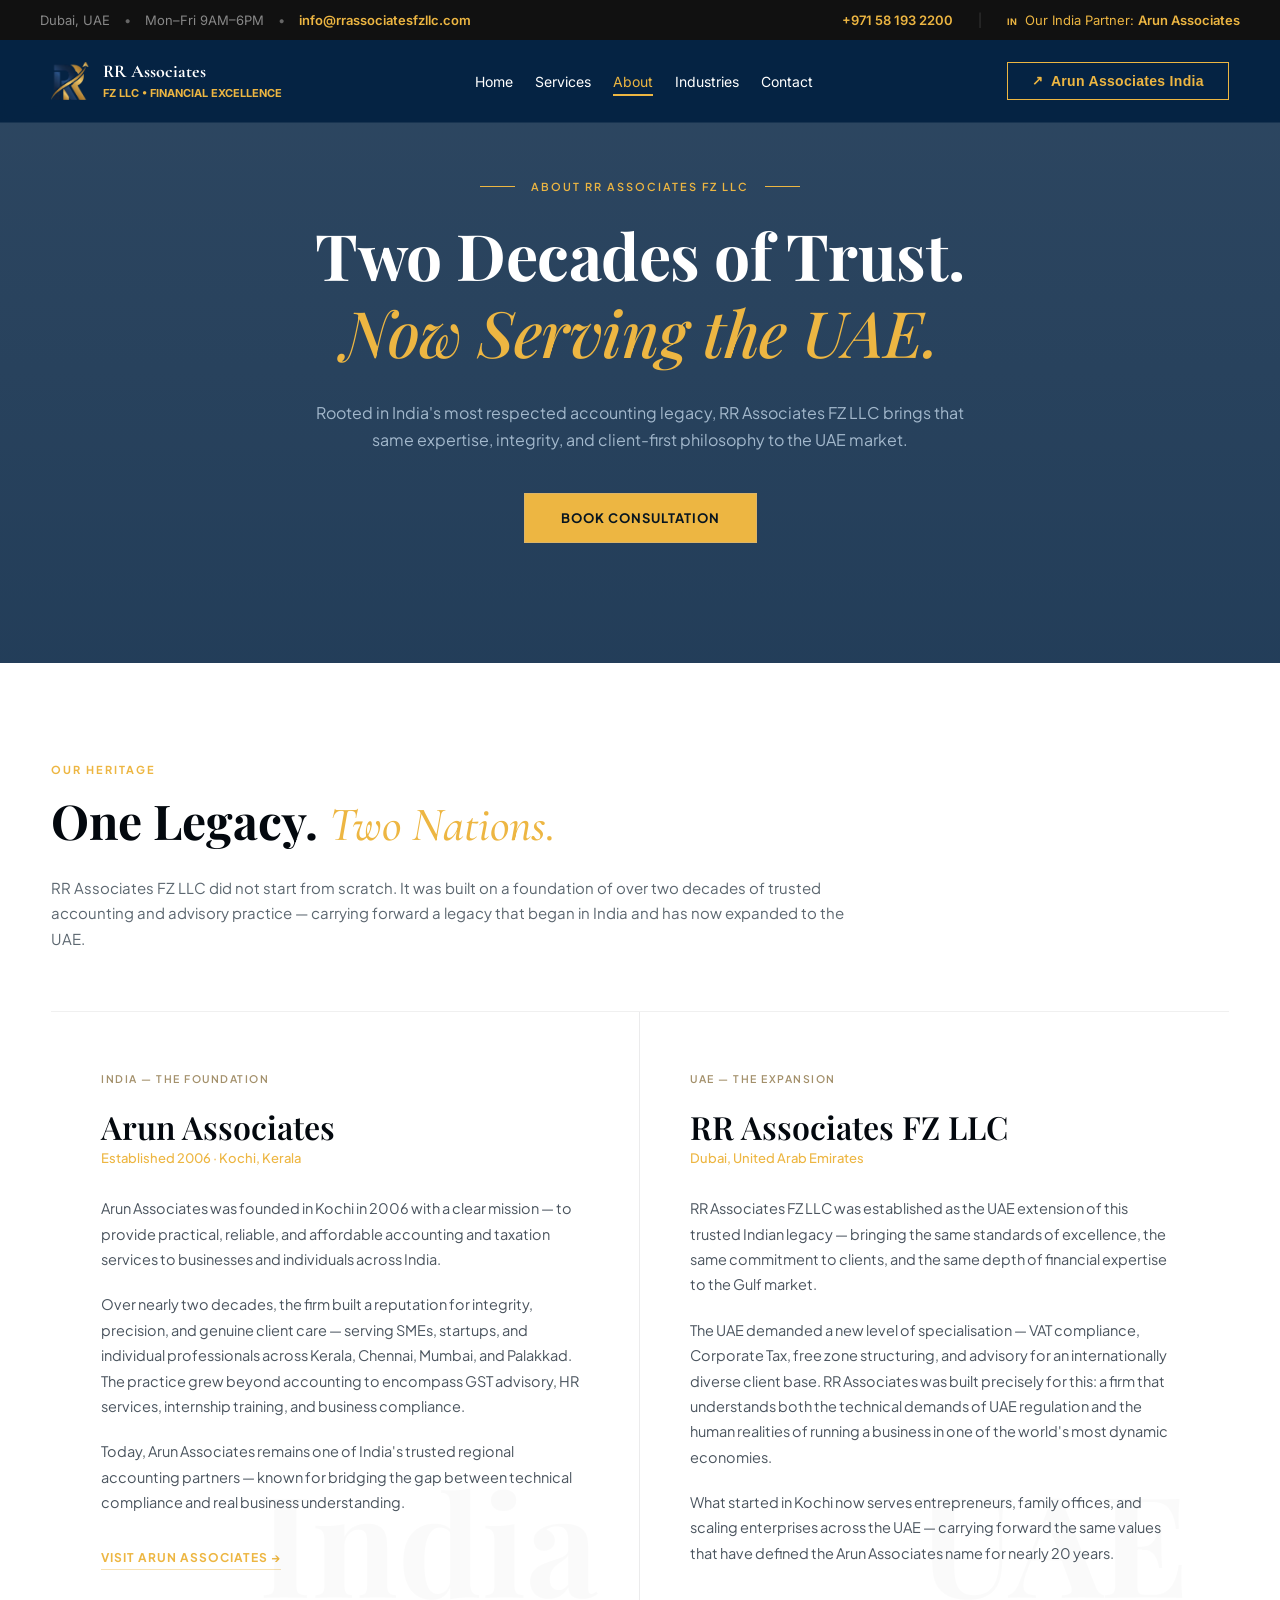
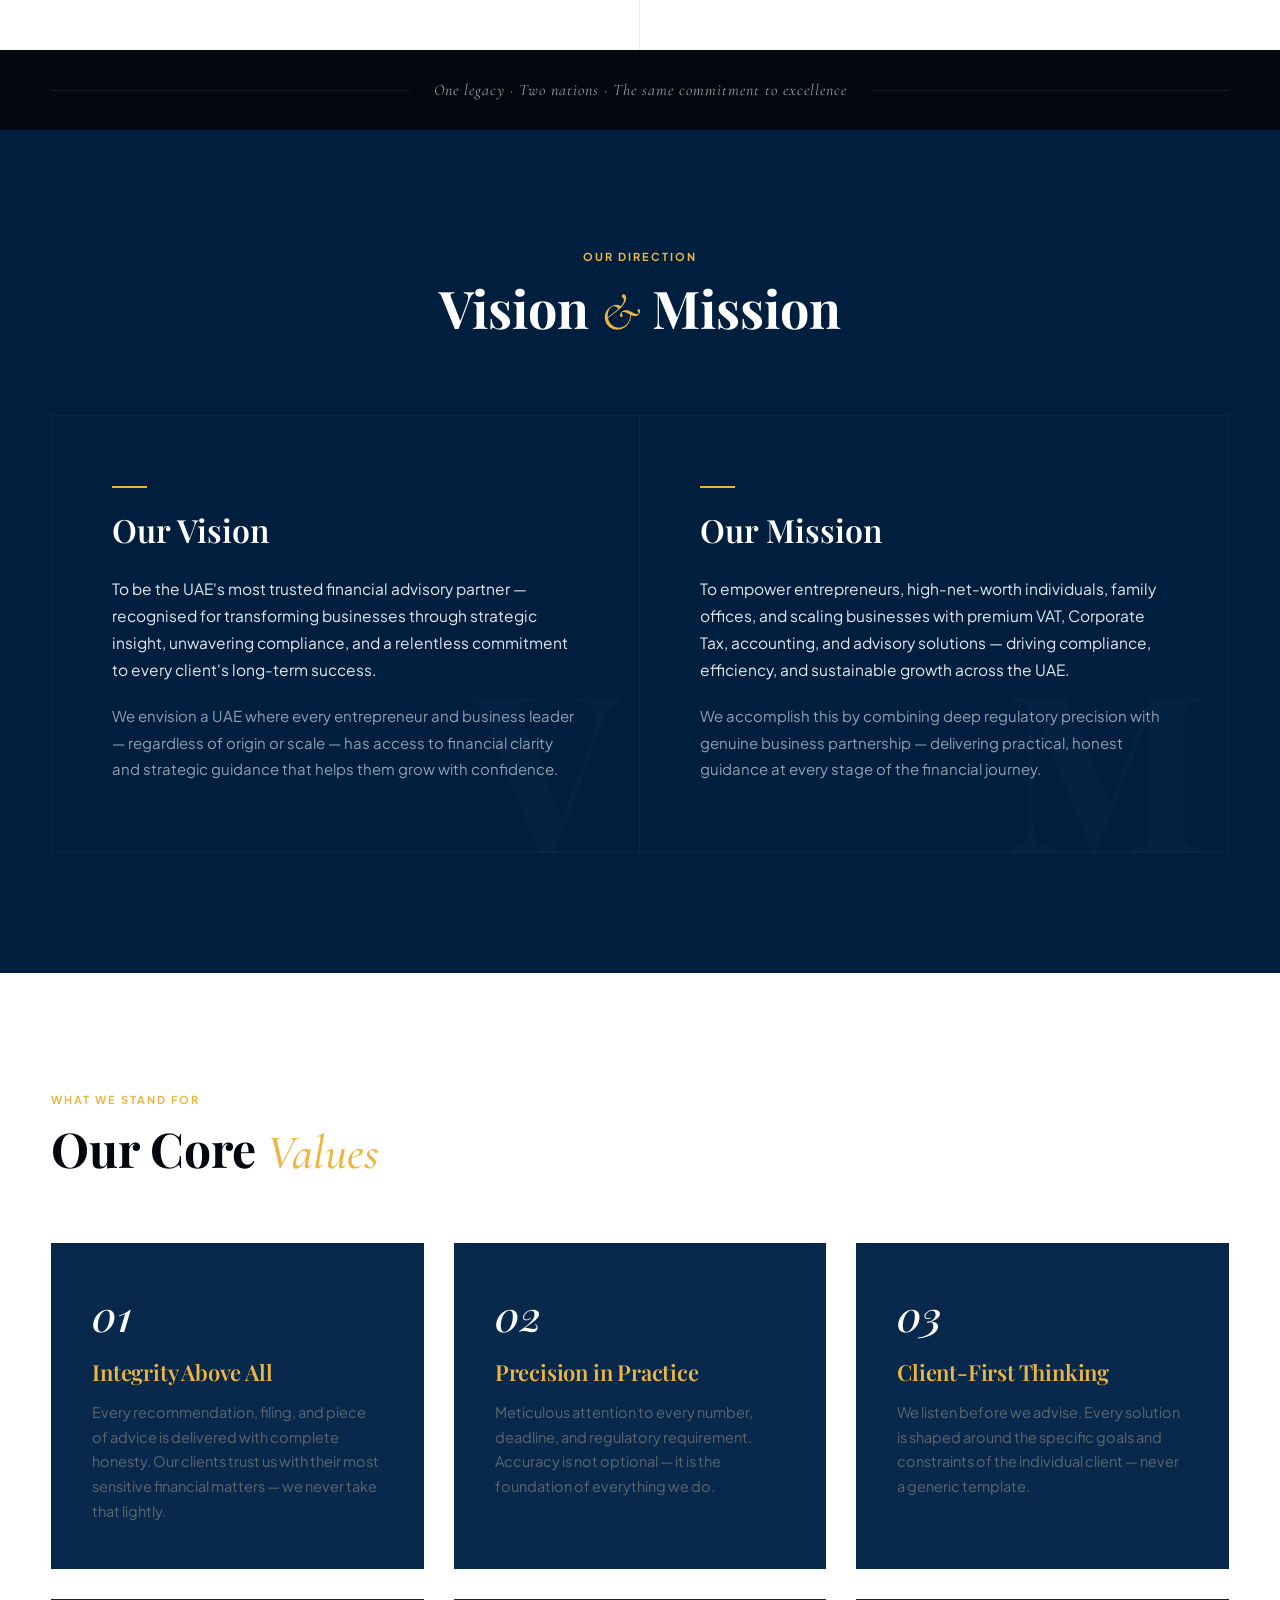
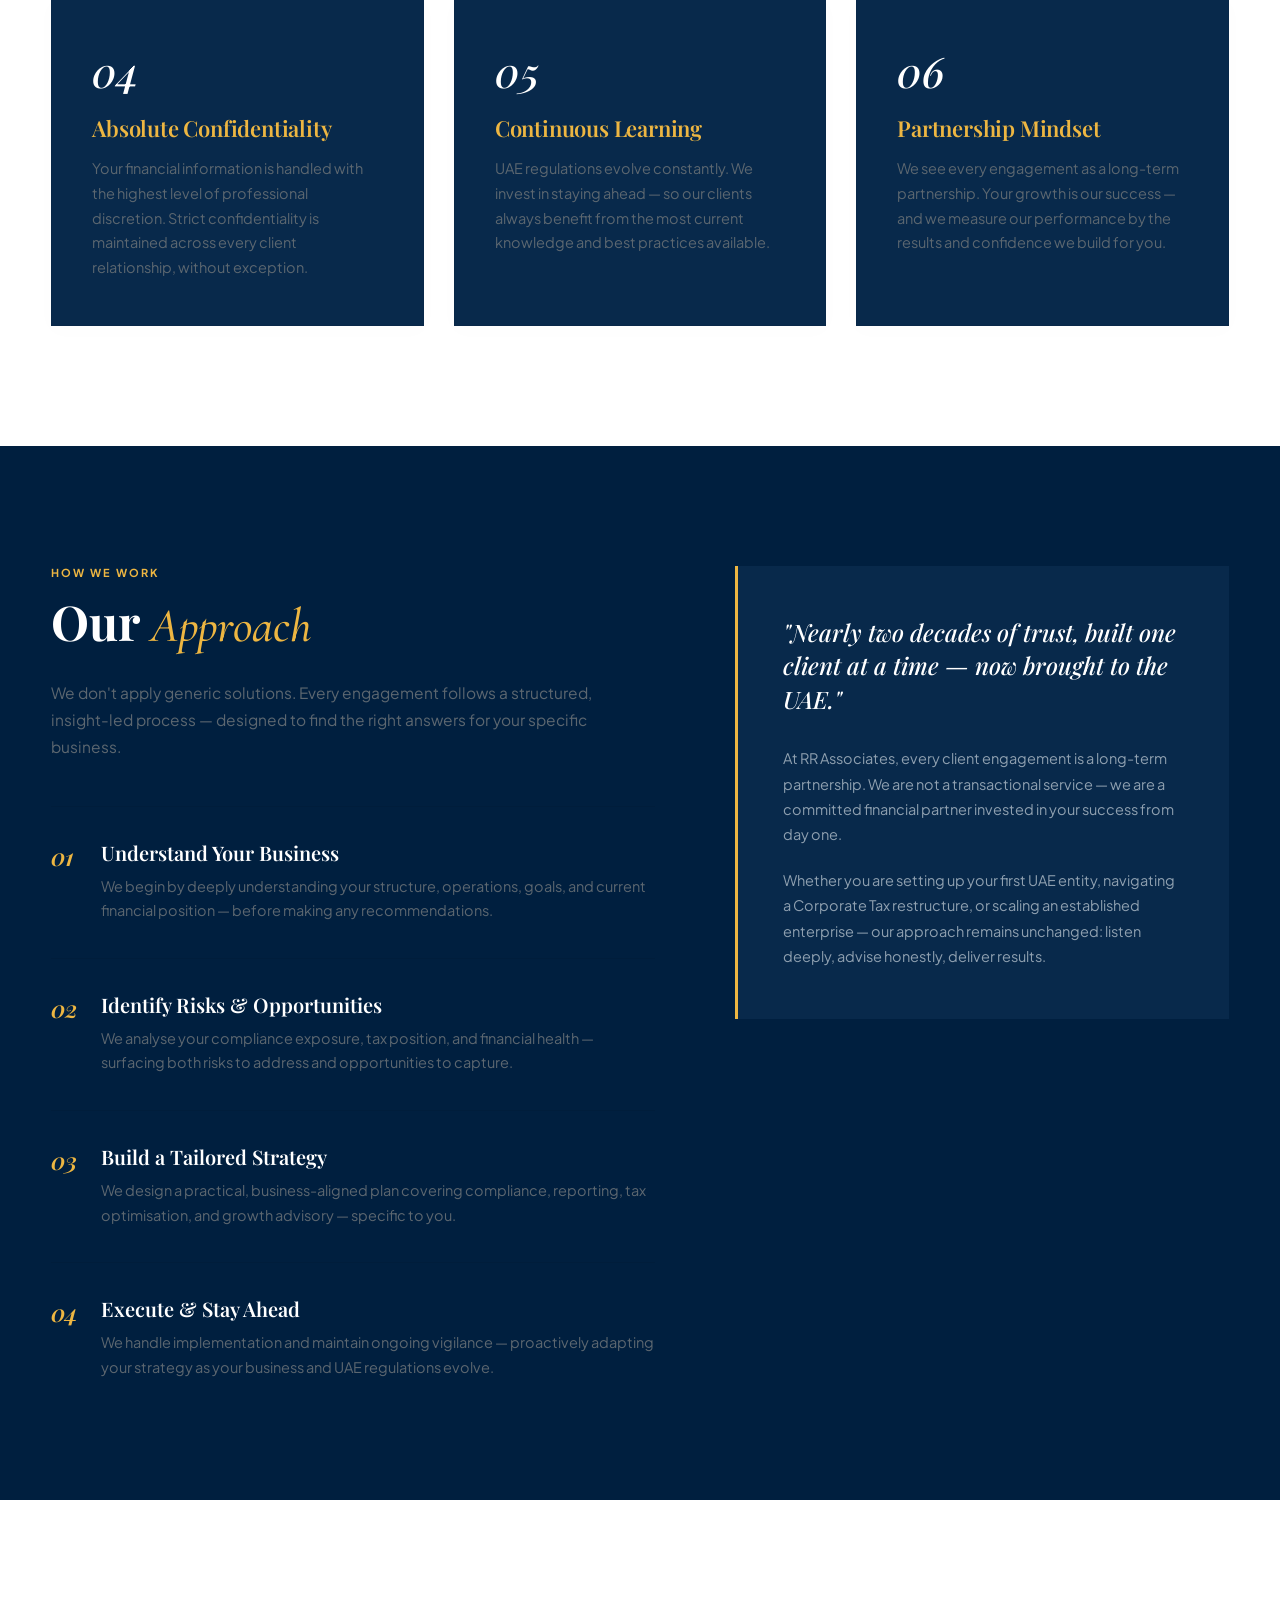
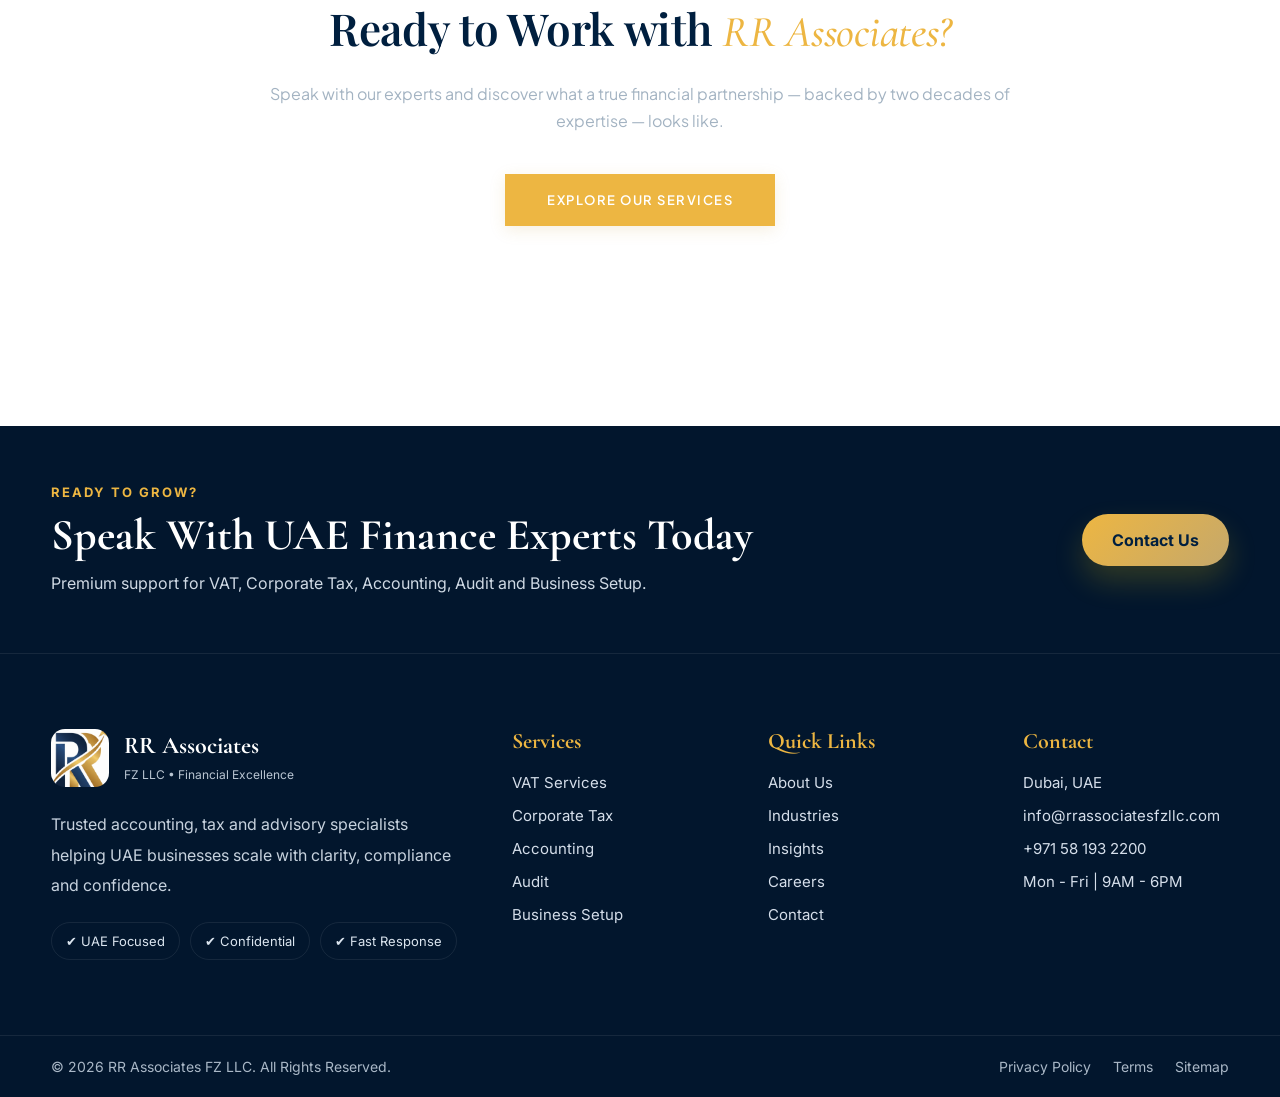
==== commit dab77537: "commit" ====
--- a/about.html
+++ b/about.html
@@ -300,7 +300,7 @@
           </div>
 
           <div class="values-cards-grid">
-            <div class="value-card active-accent">
+            <div class="value-card ">
               <span class="value-card-num">01</span>
               <h3 class="value-card-title">Integrity Above All</h3>
               <p class="value-card-body">
--- a/style.css
+++ b/style.css
@@ -886,7 +886,7 @@
 }
 
 .footer-mini {
-  color: #ffd700;
+  color: var(--gold);
   font-size: 13px;
   letter-spacing: 2px;
   text-transform: uppercase;
@@ -906,7 +906,7 @@
 }
 
 .footer-btn {
-  background: linear-gradient(135deg, #ffd700, #fff1a0);
+  background: linear-gradient(135deg, var(--gold), var(--gold2));
   color: #001f3f;
   padding: 16px 30px;
   border-radius: 50px;
@@ -927,7 +927,7 @@
 }
 
 .footer-main-grid h4 {
-  color: #ffd700;
+  color: var(--gold);
   margin-bottom: 20px;
   font-size: 22px;
 }
@@ -940,7 +940,7 @@
 }
 
 .footer-main-grid a:hover {
-  color: #ffd700;
+  color: var(--gold);
   transform: translateX(4px);
 }
 
@@ -1019,7 +1019,7 @@
 }
 
 .footer-bottom-links a:hover {
-  color: #ffd700;
+  color: var(--gold);
 }
 
 /* MOBILE */
@@ -1440,43 +1440,110 @@
 
 /* ================= CTA ================= */
 
+/* Base Section Wrapper to provide the dark canvas */
+.services-matrix-section {
+  background-color: var(--navy);
+}
+
+/* CTA Banner Main Box */
 .cta-banner.section-full {
-  margin: 0 auto 110px;
+  margin: 60px auto 100px;
   width: 92%;
-  max-width: 1320px;
-  padding: 75px 60px;
-  border-radius: 30px;
+  max-width: 1200px;
+  padding: 60px 40px;
+
   text-align: center;
-  background: linear-gradient(135deg, #001f3f, #0b2c53);
-  color: #fff;
-  box-shadow: 0 25px 50px rgba(0, 31, 63, 0.16);
-}
-
+
+  /* Subtle dark gradient matching the reference */
+  background: linear-gradient(115deg, #0f223f 0%, #152744 50%, #111e35 100%);
+
+  /* Semi-transparent border outline */
+  border: 1px solid rgba(255, 255, 255, 0.08);
+  box-shadow: 0 20px 40px rgba(0, 0, 0, 0.3);
+  box-sizing: border-box;
+}
+
+/* Heading Styling */
 .cta-banner h2 {
-  font-size: 58px;
-  line-height: 1.05;
-  margin-bottom: 16px;
-}
-
+  font-family: "Playfair Display", serif; /* Elegant serif typeface matching image */
+  font-size: 32px; /* Scaled down from 58px to match screenshot scale */
+  font-weight: 500;
+  color: #ffffff;
+  margin: 0 0 16px 0;
+  letter-spacing: 0.3px;
+}
+
+/* Subtext Paragraph Styling */
 .cta-banner p {
-  max-width: 760px;
+  max-width: 680px;
   margin: 0 auto 30px;
-  color: #d6dce5;
-  font-size: 17px;
-  line-height: 1.8;
-}
-
+  color: #798da3; /* Slightly muted tone to give depth to heading */
+  font-size: 15px;
+  line-height: 1.6;
+}
+
+/* Button Component */
 .cta-banner .btn-dark {
-  background: linear-gradient(135deg, var(--gold), #fff1a8);
-  color: var(--navy);
-  font-weight: 700;
-  padding: 15px 28px;
-  border-radius: 40px;
+  background-color: #cca44c; /* Specific warm golden-mustard shade */
+  color: #121e36; /* Dark navy text */
+  text-decoration: none;
+  font-size: 14px;
+  font-weight: 600;
+  padding: 12px 32px;
+  border-radius: 6px; /* Structured square-rounded corners */
   display: inline-block;
-}
-
+  transition: all 0.3s ease;
+  box-shadow: 0 4px 12px rgba(204, 164, 76, 0.15);
+}
+
+/* Button Hover State */
 .cta-banner .btn-dark:hover {
-  transform: translateY(-4px);
+  background-color: #dbae53;
+  transform: translateY(-2px);
+  box-shadow: 0 6px 16px rgba(204, 164, 76, 0.25);
+}
+
+/* --- Media Queries for Perfect Responsiveness --- */
+
+/* Tablet Viewports */
+@media (max-width: 768px) {
+  .cta-banner.section-full {
+    padding: 50px 30px;
+    width: 95%;
+    margin-bottom: 60px;
+  }
+
+  .cta-banner h2 {
+    font-size: 26px;
+  }
+
+  .cta-banner p {
+    font-size: 14px;
+    padding: 0 10px;
+  }
+}
+
+/* Mobile Viewports */
+@media (max-width: 480px) {
+  .cta-banner.section-full {
+    padding: 40px 20px;
+    border-radius: 8px;
+  }
+
+  .cta-banner h2 {
+    font-size: 22px;
+  }
+
+  .cta-banner p {
+    font-size: 13px;
+    margin-bottom: 24px;
+  }
+
+  .cta-banner .btn-dark {
+    width: 100%; /* Makes button fluid/full-width on pocket screens */
+    box-sizing: border-box;
+    padding: 14px 20px;
+  }
 }
 
 /* ================= AML CTA BOX ================= */
@@ -1891,7 +1958,7 @@
   background-attachment: fixed;
 }
 
-.industries-hero-inner {
+/* .industries-hero-inner {
   width: 92%;
   max-width: 980px;
   margin: auto;
@@ -1925,11 +1992,11 @@
   color: #d7dfe8;
   max-width: 760px;
   margin: auto;
-}
+} */
 
 /* section */
 
-.industries-grid-section {
+/* .industries-grid-section {
   padding: 110px 0;
   background: #fff;
   text-align: center;
@@ -1944,11 +2011,11 @@
 .industries-grid-section .section-title em {
   font-style: normal;
   color: var(--gold);
-}
+} */
 
 /* grid */
 
-.industries-cards {
+/* .industries-cards {
   width: 92%;
   max-width: 1320px;
   margin: 55px auto 0;
@@ -1956,11 +2023,11 @@
   grid-template-columns: repeat(3, 1fr);
   gap: 26px;
   text-align: left;
-}
+} */
 
 /* card */
 
-.ind-card {
+/* .ind-card {
   background: #fff;
   border: 1px solid #edf1f5;
   border-radius: 26px;
@@ -2043,7 +2110,7 @@
   top: 0;
   font-weight: 700;
   color: var(--gold);
-}
+} */
 
 /* CTA banner */
 
@@ -2185,10 +2252,10 @@
     grid-template-columns: repeat(2, 1fr);
   }
 
-  .industries-hero h1,
+  /* .industries-hero h1,
   .cta-banner h2 {
     font-size: 52px;
-  }
+  } */
 }
 
 @media (max-width: 768px) {
@@ -2201,20 +2268,19 @@
     background-attachment: scroll;
   }
 
-  .industries-hero h1,
-  .industries-grid-section .section-title,
+  h1,
+  .section-title,
   .cta-banner h2 {
     font-size: 40px;
   }
 
-  .industries-grid-section,
   .cta-banner {
     padding: 80px 0;
   }
 
-  .ind-card {
+  /* .ind-card {
     padding: 28px 24px;
-  }
+  } */
 }
 
 .blog-hero {
@@ -2549,7 +2615,7 @@
   padding: 110px 0;
 }
 
-.section-title {
+/* .section-title {
   font-size: 56px;
   line-height: 1.1;
   color: var(--navy);
@@ -2559,7 +2625,7 @@
 .section-title em {
   color: var(--gold);
   font-style: normal;
-}
+} */
 
 .section-sub {
   max-width: 760px;
@@ -2917,7 +2983,7 @@
   align-items: start;
 }
 
-.section-title {
+/* .section-title {
   font-size: 56px;
   line-height: 1.1;
   margin: 14px 0 20px;
@@ -2927,7 +2993,7 @@
 .section-title em {
   color: var(--gold);
   font-style: normal;
-}
+} */
 
 .section-sub {
   color: #6d7b8a;
@@ -3166,7 +3232,7 @@
   margin: auto;
 }
 
-.section-tag {
+/* .section-tag {
   display: inline-block;
   background: rgba(255, 255, 255, 0.12);
   padding: 8px 18px;
@@ -3176,7 +3242,7 @@
   letter-spacing: 1px;
   margin-bottom: 18px;
   text-transform: uppercase;
-}
+} */
 
 .faq-hero h1 {
   font-size: 52px;
@@ -3365,9 +3431,9 @@
     font-size: 28px;
   }
 
-  .section-tag {
+  /* .section-tag {
     font-size: 11px;
-  }
+  } */
 
   .faq-content {
     margin: 45px auto;
@@ -3406,7 +3472,7 @@
   color: var(--navy);
 }
 
-.section-tag {
+/* .section-tag {
   display: inline-block;
   padding: 8px 18px;
   border-radius: 50px;
@@ -3415,7 +3481,7 @@
   letter-spacing: 1px;
   text-transform: uppercase;
   margin-bottom: 22px;
-}
+} */
 
 .aml-hero h1 {
   font-size: 56px;
@@ -3450,7 +3516,7 @@
   align-items: start;
 }
 
-.section-title {
+/* .section-title {
   font-size: 42px;
   line-height: 1.2;
   margin-bottom: 24px;
@@ -3461,7 +3527,7 @@
 .section-title em {
   color: var(--gold);
   font-style: normal;
-}
+} */
 
 .aml-text p {
   font-size: 17px;
@@ -3616,9 +3682,9 @@
     font-size: 40px;
   }
 
-  .section-title {
+  /* .section-title {
     font-size: 32px;
-  }
+  } */
 
   .aml-checklist {
     grid-template-columns: 1fr;
@@ -3639,9 +3705,9 @@
     font-size: 16px;
   }
 
-  .section-title {
+  /* .section-title {
     font-size: 28px;
-  }
+  } */
 
   .amount {
     font-size: 32px;
@@ -3657,7 +3723,7 @@
   color: #0f172a;
 }
 
-.section-tag {
+/* .section-tag {
   display: inline-block;
   background: #e0f2fe;
   color: #0284c7;
@@ -3668,9 +3734,9 @@
   letter-spacing: 1px;
   text-transform: uppercase;
   margin-bottom: 18px;
-}
-
-.section-title {
+} */
+
+/* .section-title {
   font-size: 44px;
   line-height: 1.2;
   font-weight: 700;
@@ -3681,7 +3747,7 @@
 .section-title em {
   color: #0ea5e9;
   font-style: normal;
-}
+} */
 
 .biz-hero {
   background: linear-gradient(135deg, #0f172a, #1e293b);
@@ -3908,10 +3974,10 @@
   .biz-hero h1 {
     font-size: 40px;
   }
-
+  /* 
   .section-title {
     font-size: 34px;
-  }
+  } */
 
   .biz-options,
   .biz-step-list,
@@ -3934,9 +4000,9 @@
     font-size: 16px;
   }
 
-  .section-title {
+  /* .section-title {
     font-size: 28px;
-  }
+  } */
 
   .cta-banner h2 {
     font-size: 28px;
@@ -5339,7 +5405,7 @@
 ================================================== */
 
 .heritage-section {
-  background-color: #f9f6f0; /* Warm premium off-white/light ivory canvas background */
+  background-color: #fff; /* Warm premium off-white/light ivory canvas background */
   padding: 100px 0 0 0; /* Bottom padding handled cleanly by the dark baseline strip */
   width: 100%;
   box-sizing: border-box;
@@ -5767,7 +5833,7 @@
 ================================================== */
 
 .values-section {
-  background-color: #f9f6f0; /* Matches the warm ivory/bone light background canvas */
+  background-color: #fff; /* Matches the warm ivory/bone light background canvas */
   padding: 120px 0;
   width: 100%;
   box-sizing: border-box;
@@ -5817,7 +5883,9 @@
 
 /* Individual Card Blocks Structural Assembly */
 .value-card {
-  background-color: #ffffff; /* Crisp stark clean white inner layout card box */
+  background-color: var(
+    --navy2
+  ); /* Crisp stark clean white inner layout card box */
   padding: 50px 40px 45px 40px;
   box-sizing: border-box;
   border: 1px solid rgba(3, 8, 14, 0.04); /* Subdued perimeter boundary line */
@@ -5844,12 +5912,13 @@
   font-size: 42px;
   font-weight: 500;
   font-style: italic;
-  color: rgba(
+  /* color: rgba(
     237,
     182,
     66,
     0.25
-  ); /* Faint elegant gold numeric reference line stamp */
+  ); Faint elegant gold numeric reference line stamp */
+  color: #ffff;
   line-height: 1;
   display: block;
   margin-bottom: 24px;
@@ -5857,7 +5926,7 @@
 
 .value-card-title {
   font-family: "Playfair Display", Georgia, serif;
-  color: #03080e;
+  color: var(--gold);
   font-size: 22px;
   font-weight: 600;
   margin: 0 0 16px 0;
@@ -6112,7 +6181,7 @@
 ================================================== */
 
 .ready-cta-section {
-  background-color: #f9f6f0; /* Deep core premium corporate dark canvas background */
+  background-color: #fff; /* Deep core premium corporate dark canvas background */
   padding: 100px 0;
   width: 100%;
   box-sizing: border-box;
@@ -6222,3 +6291,504 @@
     box-sizing: border-box;
   }
 }
+
+/* ==================================================
+   UPDATED CENTERED SERVICES HERO SECTION
+================================================== */
+
+.services-hero-centered {
+  position: relative;
+  /* Deep navy gradient blend overlaid safely on top of your background skyline asset */
+  background: linear-gradient(rgba(0, 31, 63, 0.82), rgba(0, 31, 63, 0.88)),
+    url("https://images.unsplash.com/photo-1454165804606-c3d57bc86b40?auto=format&fit=crop&w=1800&q=80")
+      no-repeat center center / cover;
+  padding: 180px 0 110px 0;
+  width: 100%;
+  box-sizing: border-box;
+  text-align: center; /* Forces clean text horizontal centering natively */
+  background-size: cover;
+  background-position: center;
+  background-attachment: fixed;
+}
+
+/* min-height: 92vh;
+  padding-top: 130px;
+  display: flex;
+  align-items: center;
+  justify-content: center;
+  text-align: center;
+  background: linear-gradient(rgba(0, 31, 63, 0.82), rgba(0, 31, 63, 0.88)),
+    url("https://images.unsplash.com/photo-1454165804606-c3d57bc86b40?auto=format&fit=crop&w=1800&q=80");
+  background-size: cover;
+  background-position: center;
+  background-attachment: fixed; */
+
+.services-hero-inner {
+  max-width: 850px;
+  margin: 0 auto;
+  display: flex;
+  flex-direction: column;
+  align-items: center;
+}
+
+/* Tagline Container and Decorative Gold Lines */
+.services-hero-tag-wrap {
+  display: flex;
+  align-items: center;
+  justify-content: center;
+  gap: 16px;
+  margin-bottom: 24px;
+}
+
+.services-hero-tag-wrap::before,
+.services-hero-tag-wrap::after {
+  content: "";
+  display: inline-block;
+  width: 35px;
+  height: 1px;
+  background-color: var(--gold, #edb642);
+}
+
+.services-hero-tag-text {
+  font-family: "Plus Jakarta Sans", sans-serif;
+  color: var(--gold, #edb642);
+  font-size: 11px;
+  font-weight: 600;
+  letter-spacing: 2px;
+  text-transform: uppercase;
+}
+
+/* Main Display Typography */
+.services-hero-title {
+  font-family: "Playfair Display", Georgia, serif;
+  color: #ffffff;
+  font-size: 60px;
+  font-weight: 600;
+  line-height: 1.25;
+  margin: 0 0 24px 0;
+  letter-spacing: -0.5px;
+}
+
+.services-hero-title em {
+  font-style: italic;
+  font-weight: 400;
+  color: var(--gold);
+  font-family: "Cormorant Garamond", "Playfair Display", Georgia, serif;
+}
+
+.services-italic-gold {
+  font-family: "Cormorant Garamond", "Playfair Display", Georgia, serif;
+  font-style: italic;
+  font-weight: 500;
+  color: #fff;
+}
+
+/* Content Explanatory Paragraph */
+.services-hero-lead {
+  font-family: "Plus Jakarta Sans", sans-serif;
+  color: #a3b8cc; /* Soft muted metallic blue readability gray tint */
+  font-size: 16px;
+  line-height: 1.75;
+  max-width: 650px;
+  margin: 0;
+  font-weight: 400;
+}
+
+/* ================= COMPREHENSIVE VIEWPORT RESPONSIVENESS ================= */
+
+@media (max-width: 1024px) {
+  .services-hero-centered {
+    padding: 150px 0 90px 0;
+  }
+  .services-hero-title {
+    font-size: 48px;
+  }
+}
+
+@media (max-width: 768px) {
+  .services-hero-centered {
+    padding: 130px 20px 80px 20px;
+  }
+  .services-hero-title {
+    font-size: 36px;
+    line-height: 1.3;
+  }
+  .services-hero-lead {
+    font-size: 14.5px;
+  }
+  .services-hero-tag-wrap::before,
+  .services-hero-tag-wrap::after {
+    width: 20px; /* Shortens border rules slightly on tight mobile screen sizes */
+  }
+}
+
+/* Container styling */
+.services-matrix-section {
+  background-color: var(
+    --navy
+  ); /* Dark navy background matching the screenshot */
+  padding: 60px 20px;
+  font-family: "Inter", sans-serif; /* Clean sans-serif font */
+}
+
+.matrix-container {
+  max-width: 1200px;
+  margin: 0 auto;
+  display: flex;
+  flex-direction: column;
+  gap: 40px; /* Space between different service blocks */
+}
+
+/* Individual Block Box */
+.matrix-block {
+  background-color: var(--navy2); /* Lighter navy blue for the card */
+  border: 1px solid #233554;
+  border-radius: 12px;
+  overflow: hidden;
+  display: flex;
+  flex-direction: column;
+}
+
+/* Upper Section: Header Info */
+.matrix-col-left {
+  padding: 30px 40px;
+  display: flex;
+  align-items: flex-start;
+  gap: 20px;
+}
+
+/* Temporary icon replacement to match screenshot */
+.matrix-icon-placeholder {
+  background: #233554;
+  border: 1px solid #3b4f73;
+  border-radius: 8px;
+  width: 45px;
+  height: 45px;
+  display: flex;
+  align-items: center;
+  justify-content: center;
+  color: #a8b2d1;
+  font-size: 20px;
+  flex-shrink: 0;
+}
+
+.matrix-heading {
+  color: #ffffff;
+  font-family: "Playfair Display", serif; /* Serif font for headings */
+  font-size: 24px;
+  margin: 0 0 10px 0;
+  font-weight: 500;
+}
+
+.matrix-description {
+  color: #7f92b3;
+  font-size: 14px;
+  line-height: 1.6;
+  margin: 0;
+  max-width: 600px;
+}
+
+/* Lower Section: 5-Column Grid Matrix */
+.matrix-col-right {
+  border-top: 1px solid #233554; /* Separates header from the list matrix */
+}
+
+.matrix-list {
+  list-style: none;
+  padding: 0;
+  margin: 0;
+  display: grid;
+  grid-template-columns: repeat(5, 1fr); /* 5 Equal Columns */
+}
+
+.matrix-list li {
+  color: #8892b0;
+  font-size: 13px;
+  padding: 25px 20px;
+  border-right: 1px solid #233554;
+  border-bottom: 1px solid #233554;
+  display: flex;
+  align-items: center;
+  gap: 8px;
+  line-height: 1.4;
+  min-height: 70px;
+}
+
+/* Remove unnecessary border on the 5th item of every row */
+.matrix-list li:nth-child(5n) {
+  border-right: none;
+}
+
+/* Bullet Point Styling matching the screenshots */
+.matrix-list li::before {
+  content: "•";
+  color: #c5a880; /* Light gold accent color */
+  font-size: 16px;
+}
+
+/* Empty grid filler item styling */
+.matrix-list li.empty-slot::before {
+  content: none;
+}
+
+/* Responsive fix for smaller viewports */
+@media (max-width: 1024px) {
+  .matrix-list {
+    grid-template-columns: repeat(2, 1fr);
+  }
+  .matrix-list li:nth-child(5n) {
+    border-right: 1px solid #233554;
+  }
+  .matrix-list li:nth-child(2n) {
+    border-right: none;
+  }
+}
+
+@media (max-width: 600px) {
+  .matrix-list {
+    grid-template-columns: 1fr;
+  }
+  .matrix-list li {
+    border-right: none !important;
+  }
+}
+
+/* Industries Hero Section Main Frame */
+.industries-hero {
+  background-color: #0d2e6b; /* Exact deep royal blue background matching the reference */
+  padding: 100px 20px 90px 20px;
+  text-align: center;
+  width: 100%;
+  box-sizing: border-box;
+}
+
+/* Central Alignment Shell */
+.industries-hero-inner {
+  max-width: 900px;
+  margin: 0 auto;
+  display: flex;
+  flex-direction: column;
+  align-items: center;
+}
+
+/* Small Upper Tracking Label */
+.sectors-tag {
+  color: #cca44c; /* Warm gold accent tone */
+  font-family: "Inter", sans-serif;
+  font-size: 13px;
+  font-weight: 600;
+  text-transform: uppercase;
+  letter-spacing: 2px;
+  margin-bottom: 24px;
+  display: inline-block;
+}
+
+/* Primary Page Heading Structure */
+.hero-heading {
+  color: #ffffff;
+  font-family: "Cormorant Garamond", serif;
+  font-size: 54px; /* Perfectly scaled to look prominent and elegant */
+  font-weight: 500;
+  line-height: 1.15;
+  margin: 0 0 24px 0;
+  letter-spacing: -0.5px;
+}
+
+/* Gold Script-Italic Typography Accent */
+.highlight-italic {
+  font-family: "Cormorant Garamond", serif;
+  font-style: italic;
+  color: #cca44c; /* Matches tag color precisely */
+  font-weight: 500;
+}
+
+/* Multi-Line Informative Paragraph Style */
+.hero-subtext {
+  color: #a4b7d3; /* Soft blueprint blue-gray tone for optimal readability */
+  font-family: "Inter", sans-serif;
+  font-size: 16px;
+  line-height: 1.65;
+  max-width: 680px;
+  margin: 0 auto;
+  font-weight: 400;
+}
+
+/* --- Responsive Adjustments --- */
+
+@media (max-width: 768px) {
+  .industries-hero {
+    padding: 80px 20px 70px 20px;
+  }
+
+  .hero-heading {
+    font-size: 38px;
+    margin-bottom: 18px;
+  }
+
+  .hero-subtext {
+    font-size: 14px;
+    max-width: 550px;
+  }
+}
+
+@media (max-width: 480px) {
+  .industries-hero {
+    padding: 60px 16px 50px 16px;
+  }
+
+  .sectors-tag {
+    font-size: 11px;
+    margin-bottom: 16px;
+  }
+
+  .hero-heading {
+    font-size: 30px;
+  }
+}
+
+/* Section Base Canvas Wrapper */
+.industries-grid-section {
+  background-color: #f4f7fc; /* Provides contrast for the deep navy cards */
+  padding: 80px 20px;
+  text-align: center;
+}
+
+.section-tag {
+  color: #cca44c;
+  font-family: "Inter", sans-serif;
+  font-size: 13px;
+  font-weight: 600;
+  text-transform: uppercase;
+  letter-spacing: 2px;
+  margin-bottom: 12px;
+}
+
+.section-title {
+  font-family: "Cormorant Garamond", serif;
+  font-size: 42px;
+  color: #0d2e6b;
+  margin: 0 0 50px 0;
+  font-weight: 500;
+}
+
+.section-title em {
+  font-style: italic;
+  font-weight: 500;
+}
+
+/* Three-Column Responsive Cards Grid Container */
+.industries-cards {
+  max-width: 1200px;
+  margin: 0 auto;
+  display: grid;
+  grid-template-columns: repeat(3, 1fr);
+  gap: 30px;
+}
+
+/* Premium Card Main Block */
+.ind-card {
+  background-color: #0b2554; /* Solid Deep Blue Container from Screenshot */
+  border-radius: 16px;
+  overflow: hidden;
+  display: flex;
+  flex-direction: column;
+  text-align: left;
+  box-shadow: 0 10px 30px rgba(11, 37, 84, 0.08);
+  transition: transform 0.3s ease, box-shadow 0.3s ease;
+}
+
+.ind-card:hover {
+  transform: translateY(-5px);
+  box-shadow: 0 15px 35px rgba(11, 37, 84, 0.15);
+}
+
+/* Card Image Header Box */
+.ind-card-image {
+  width: 100%;
+  height: 200px;
+  overflow: hidden;
+}
+
+.ind-card-image img {
+  width: 100%;
+  height: 100%;
+  object-fit: cover; /* Retains perspective ratios during window resizing */
+}
+
+/* Inner Copy/Content Area */
+.ind-card-content {
+  padding: 28px 24px;
+  display: flex;
+  flex-direction: column;
+  flex-grow: 1;
+}
+
+.ind-card-content h3 {
+  font-family: "Cormorant Garamond", serif;
+  color: #ffffff;
+  font-size: 21px;
+  font-weight: 500;
+  margin: 0 0 14px 0;
+  display: flex;
+  align-items: center;
+  gap: 10px;
+}
+
+.ind-icon {
+  font-size: 18px;
+}
+
+.ind-card-content p {
+  font-family: "Inter", sans-serif;
+  color: #9cb1d6; /* Muted blue-gray text color */
+  font-size: 14px;
+  line-height: 1.6;
+  margin: 0 0 24px 0;
+  flex-grow: 1; /* Pushes tags container to line up horizontally */
+}
+
+/* Badges Flex Grid Wrapper Layout */
+.ind-tags {
+  display: flex;
+  flex-wrap: wrap;
+  gap: 8px;
+  margin-top: auto;
+}
+
+/* Refined Outline Chip Badges */
+.ind-tag-chip {
+  font-family: "Inter", sans-serif;
+  color: #cca44c; /* Warm gold text */
+  font-size: 11px;
+  font-weight: 500;
+  padding: 6px 12px;
+  border: 1px solid rgba(204, 164, 76, 0.3); /* Subtle clear gold outline border */
+  border-radius: 4px;
+  background-color: rgba(204, 164, 76, 0.04);
+}
+
+/* --- Responsive Media Viewport Breaks --- */
+
+@media (max-width: 1024px) {
+  .industries-cards {
+    grid-template-columns: repeat(2, 1fr); /* 2 Columns on Tablets */
+    gap: 24px;
+  }
+}
+
+@media (max-width: 768px) {
+  .section-title {
+    font-size: 32px;
+    margin-bottom: 35px;
+  }
+}
+
+@media (max-width: 650px) {
+  .industries-cards {
+    grid-template-columns: 1fr; /* Single column layout on smart phones */
+  }
+
+  .ind-card-image {
+    height: 180px;
+  }
+}
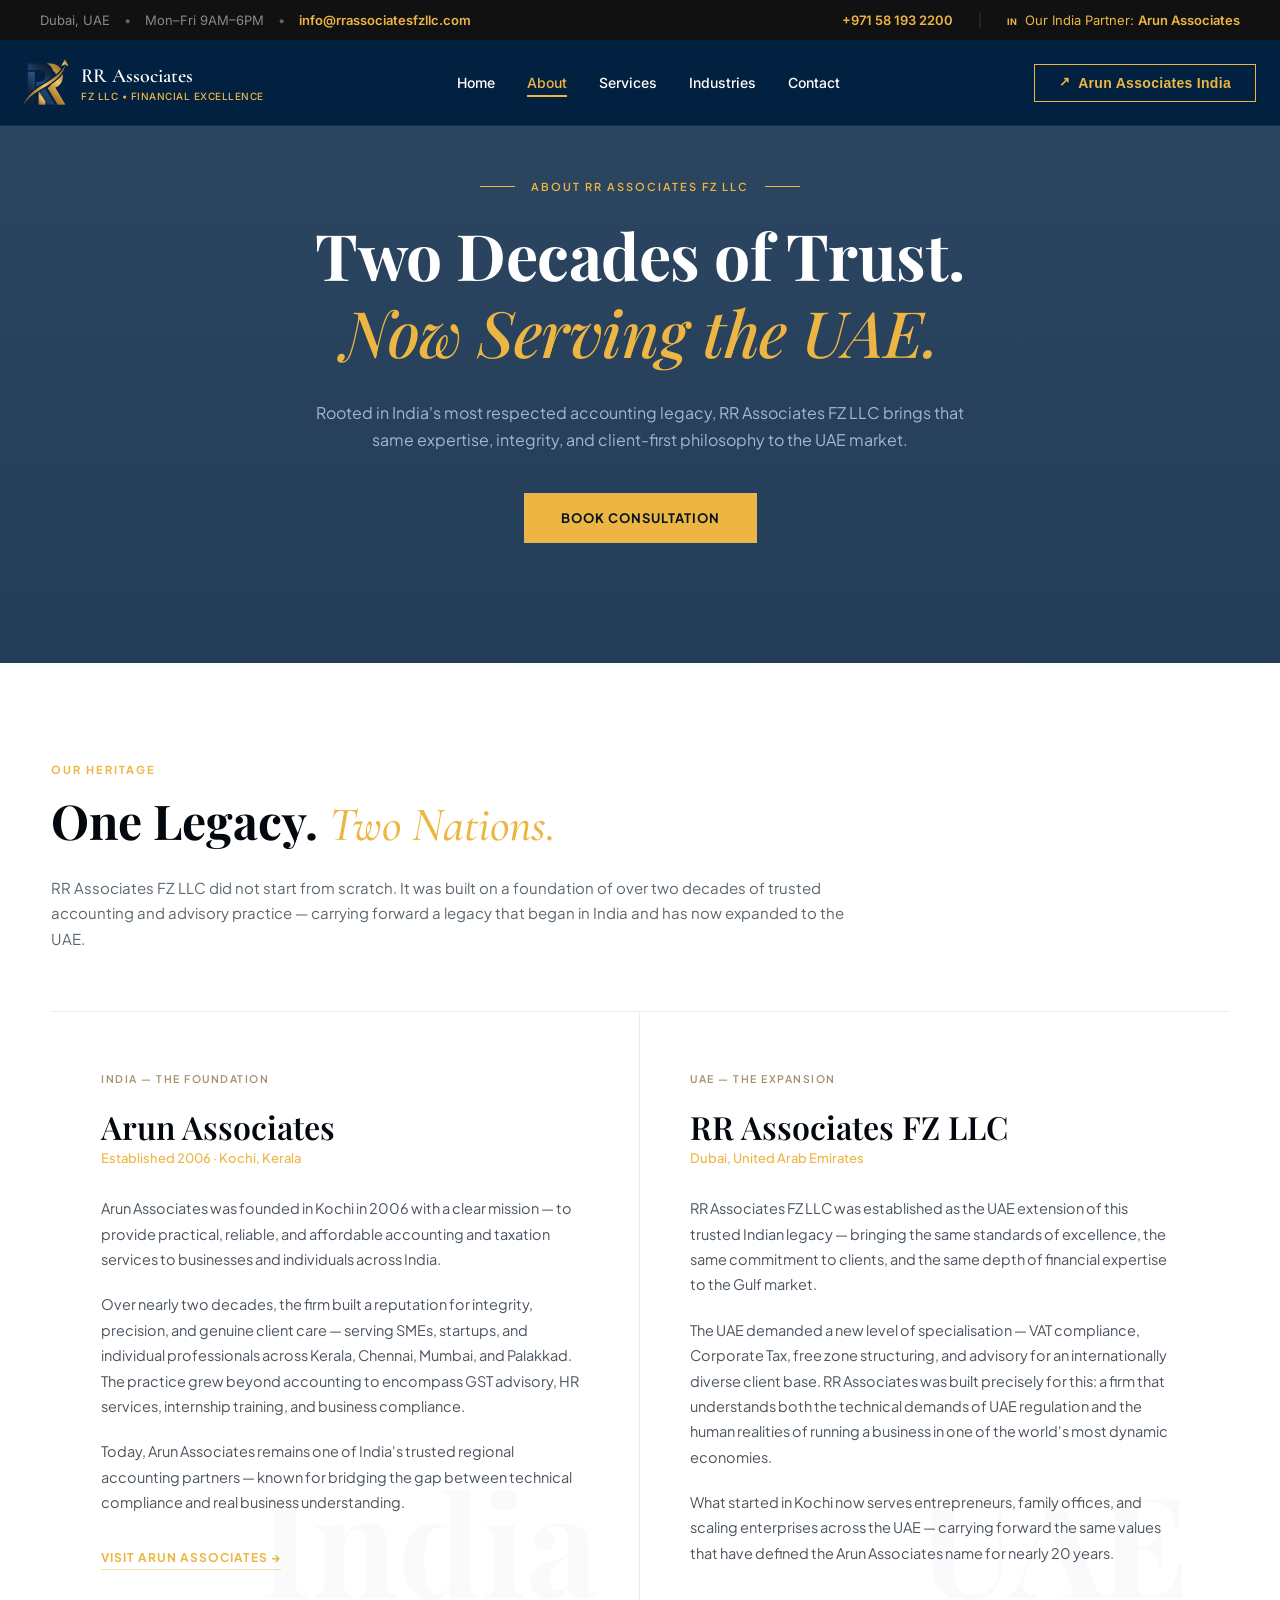
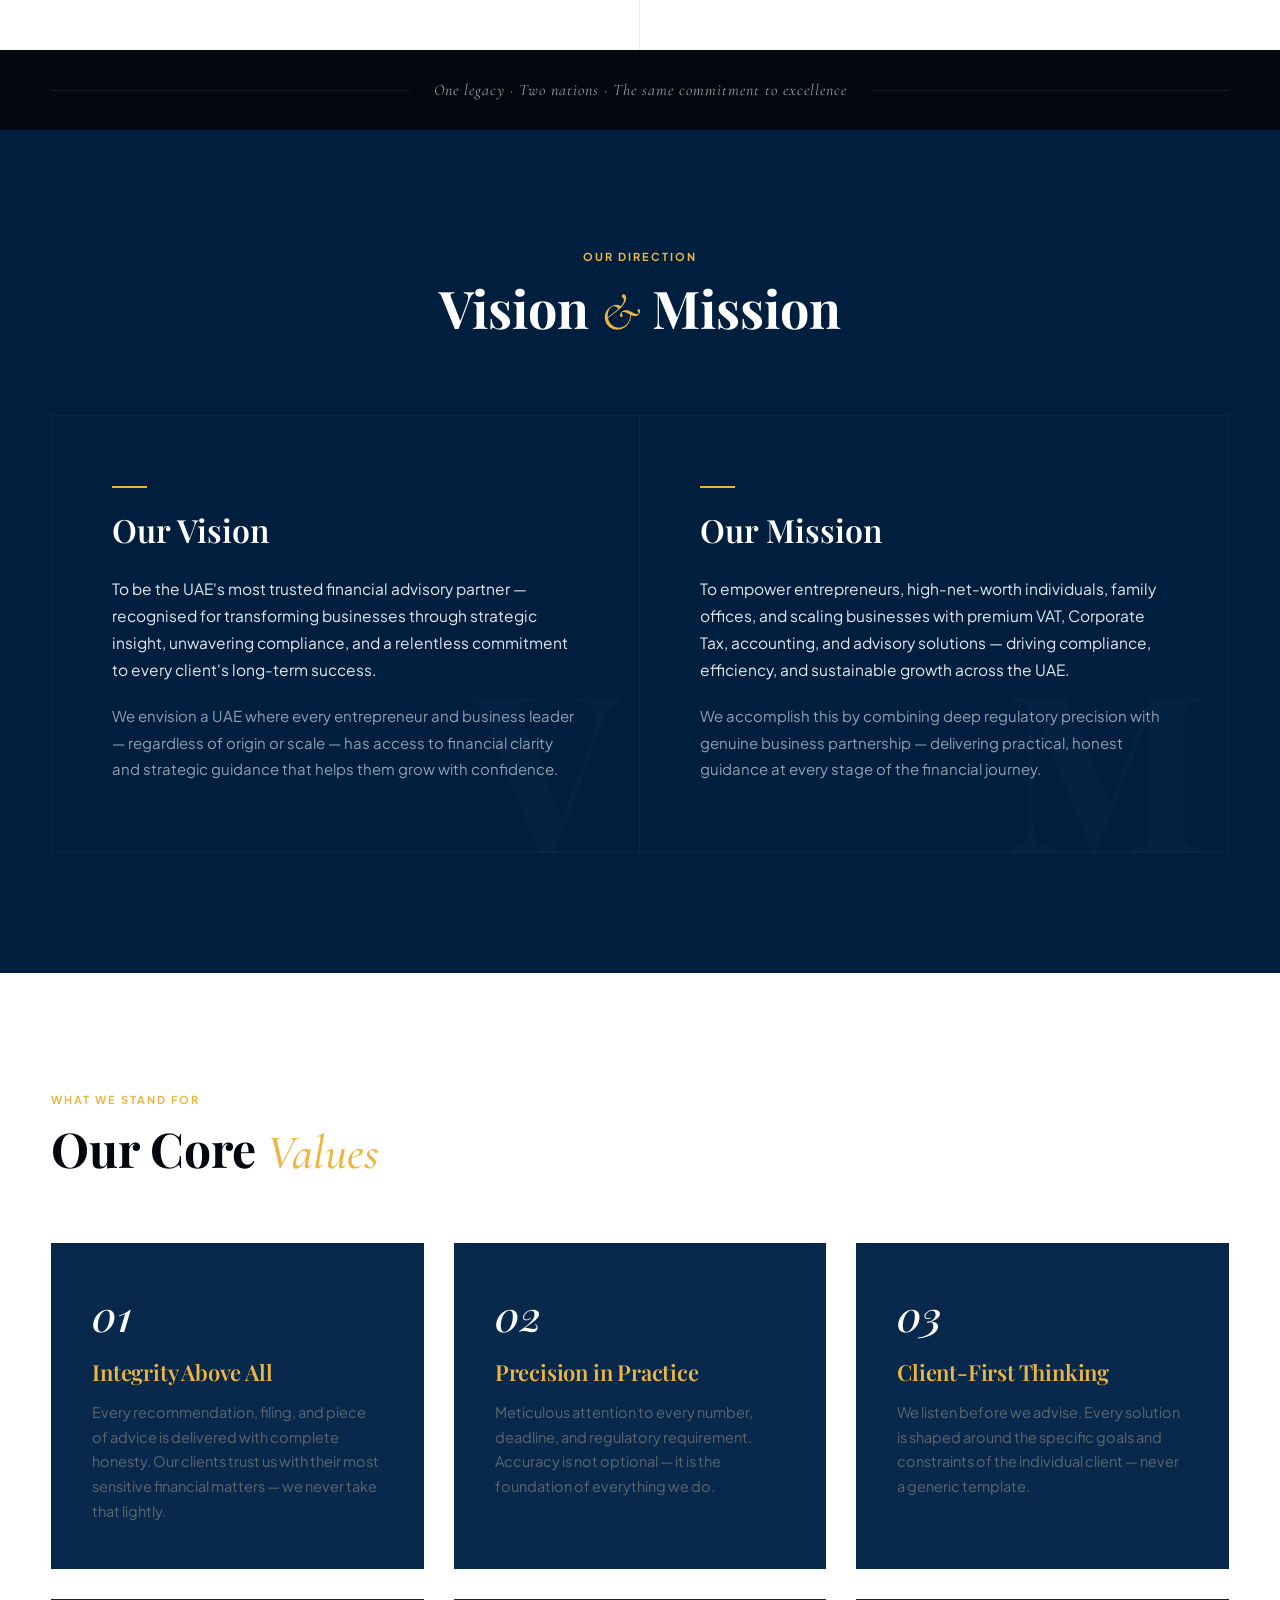
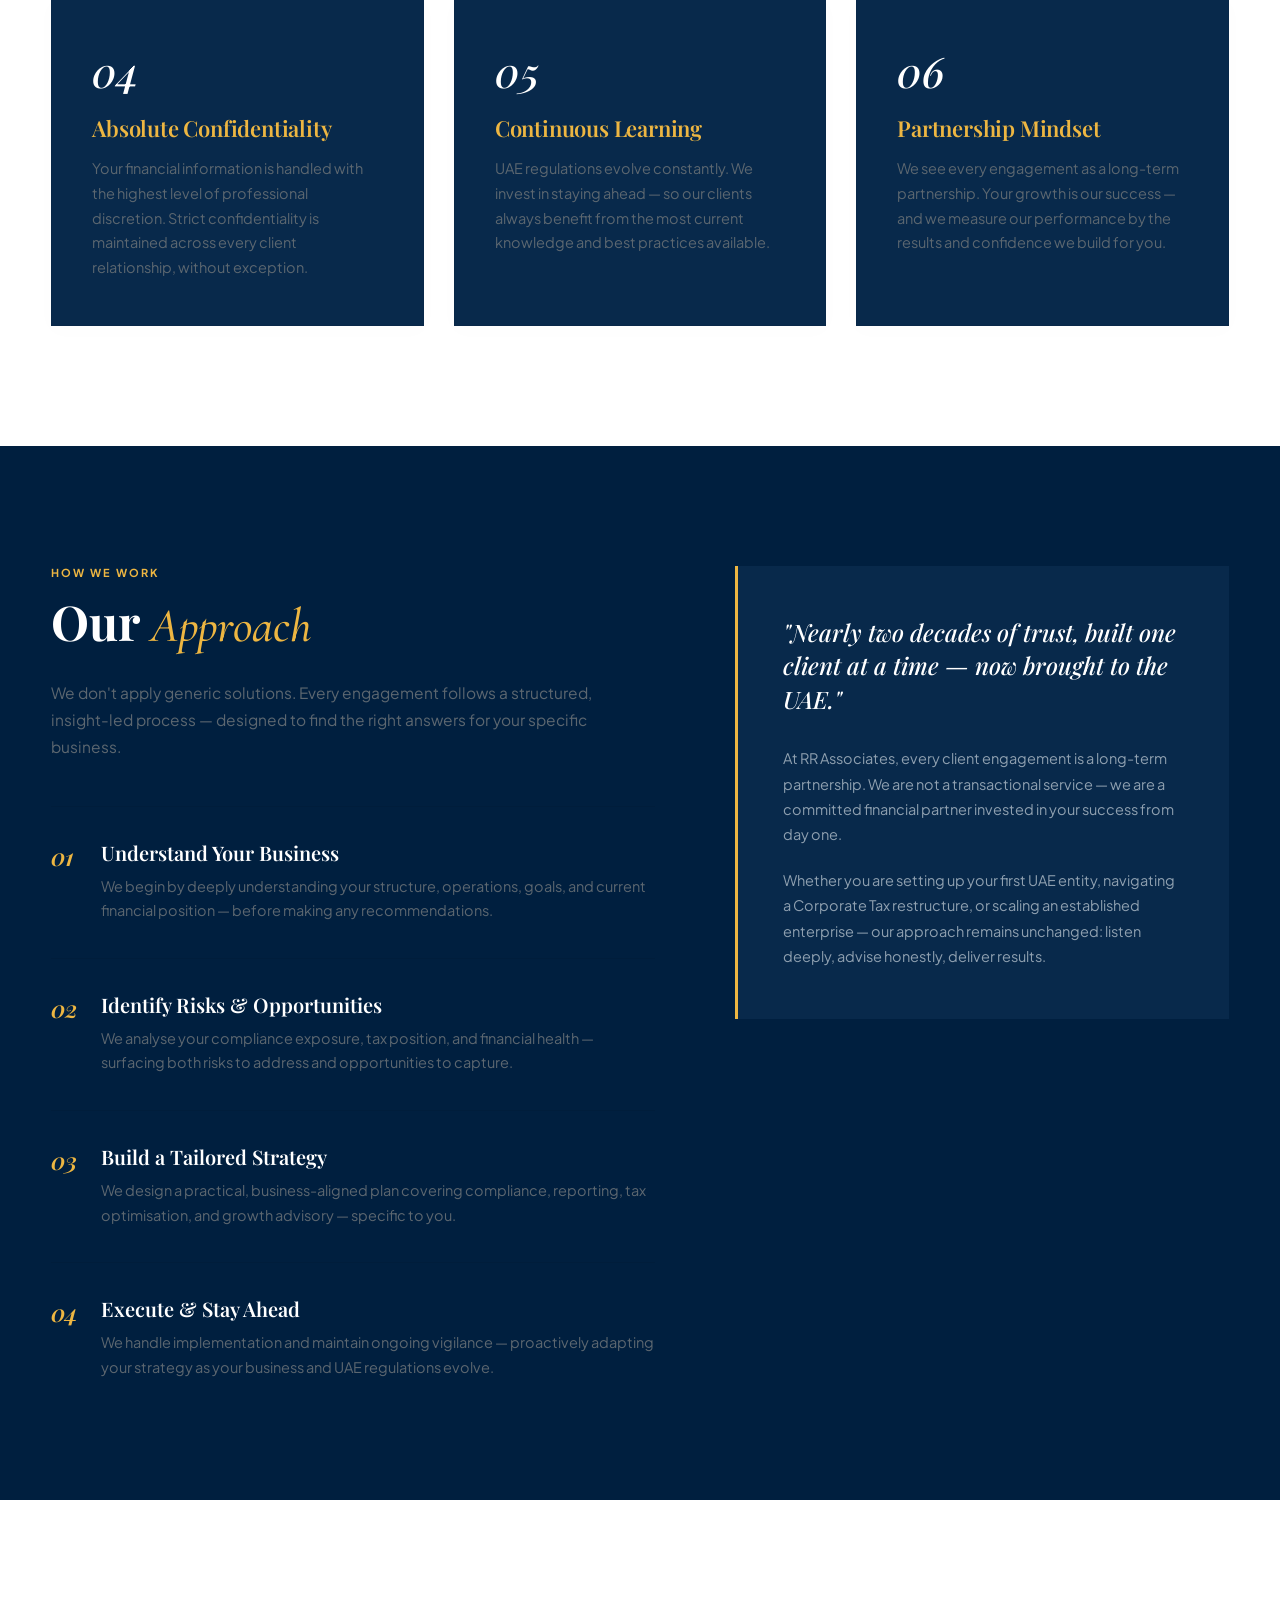
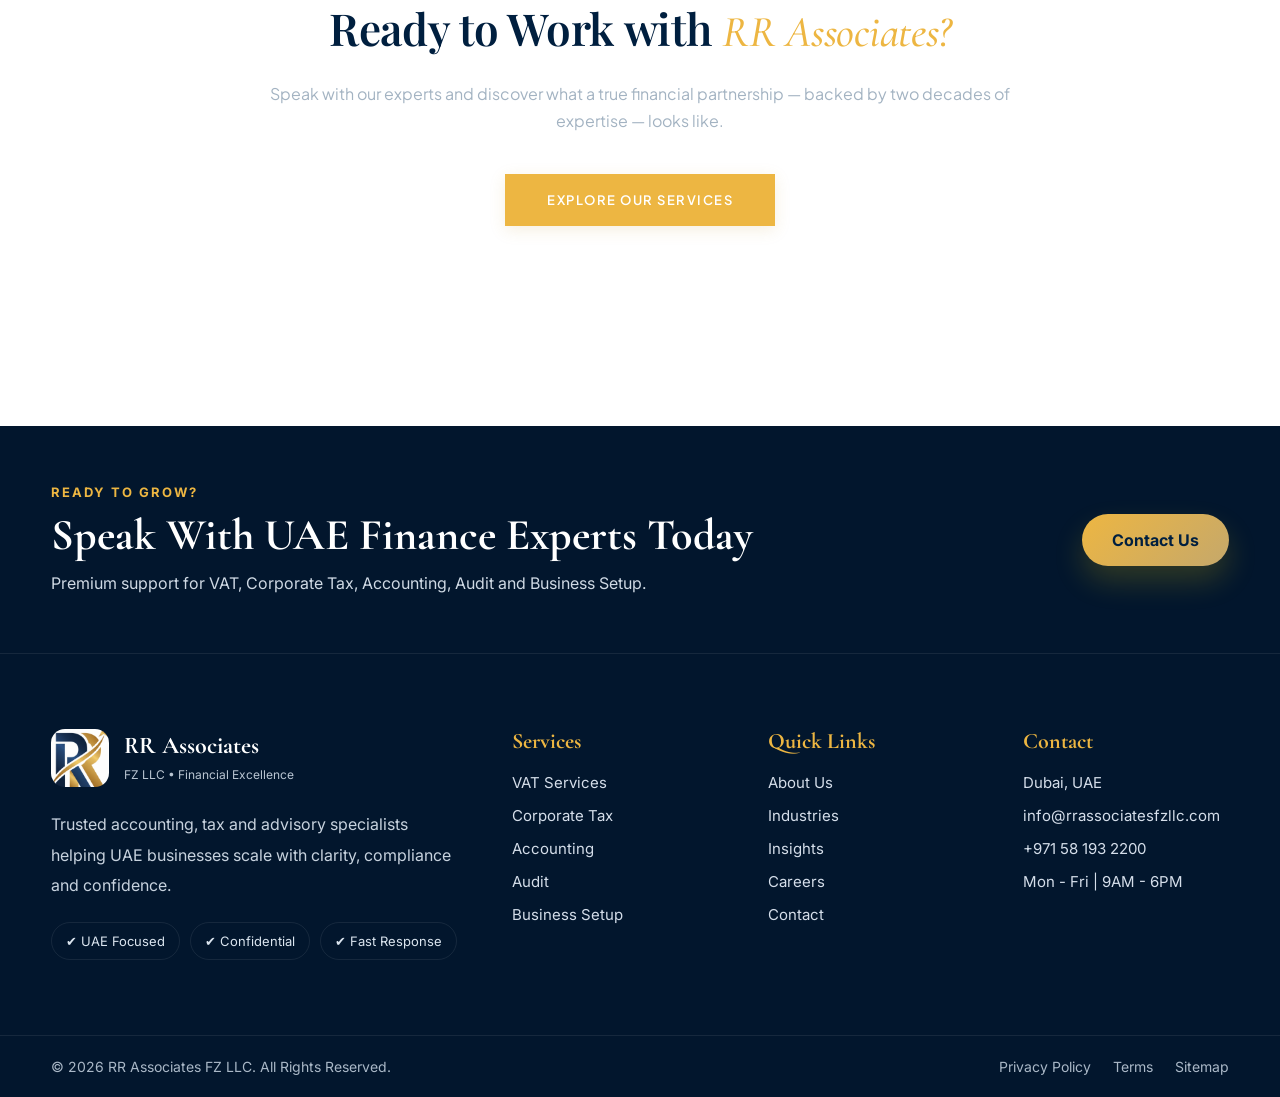
==== commit 9f97ccaa: "commit" ====
--- a/about.html
+++ b/about.html
@@ -19,7 +19,7 @@
 
   <body>
     <!-- Top banner  -->
-    <section class="top-banner">
+     <section class="top-banner">
       <div class="banner-left">
         <span class="location">Dubai, UAE</span>
         <span class="separator">•</span>
@@ -33,40 +33,60 @@
       <div class="banner-right">
         <a href="tel:+971581932200" class="phone">+971 58 193 2200</a>
         <span class="vertical-pipe">|</span>
-        <span class="partner-text"
-          ><span class="country-code">IN</span> Our India Partner:
-          <strong class="partner-name">Arun Associates</strong></span
-        >
+        <span class="partner-text">
+          <span class="country-code">IN</span> Our India Partner:
+          <strong class="partner-name">Arun Associates</strong>
+        </span>
       </div>
     </section>
 
-    <!-- ================= NAVBAR ================= -->
-    <header class="header" style="top: 40px">
-      <div class="container nav-wrap">
+    <header class="header">
+      <div class="nav-container">
         <a href="index.html" class="logo-wrap">
-          <img src="./pics/logo.png" class="logo-img" />
-
+          <img
+            src="./pics/logo.png"
+            class="logo-img"
+            alt="RR Associates Logo"
+          />
           <div class="logo-text">
             <h3>RR Associates</h3>
             <p>FZ LLC • Financial Excellence</p>
           </div>
         </a>
 
-        <nav class="nav-links">
-          <a href="index.html">Home</a>
-          <a href="services.html">Services</a>
-          <a class="active" href="about.html">About</a>
-          <!-- <a href="free-zone.html">Free Zones</a> -->
-          <a href="industries.html">Industries</a>
-          <!-- <a href="blog.html">Insights</a> -->
-          <!-- <a href="careers.html">Careers</a> -->
-          <a href="contact.html">Contact</a>
+        <nav class="nav-links" id="navLinks">
+          <a class="nav-item " href="index.html">Home</a>
+          <a class="nav-item active" href="about.html">About</a>
+          <a class="nav-item" href="services.html">Services</a>
+          <a class="nav-item" href="industries.html">Industries</a>
+          <a class="nav-item" href="contact.html">Contact</a>
+
+          <a
+            href="https://arunassociatesac.com/"
+            class="glow-button mobile-only"
+          >
+            <span class="arrow-icon">↗</span> Arun Associates India
+          </a>
         </nav>
 
-        <!-- <a href="contact.html" class="btn-main">Free Consultation</a> -->
-        <a href="https://arunassociatesac.com/" class="glow-button">
-          <span class="arrow-icon">↗</span> Arun Associates India
-        </a>
+        <div class="nav-actions">
+          <a
+            href="https://arunassociatesac.com/"
+            class="glow-button desktop-only"
+          >
+            <span class="arrow-icon">↗</span> Arun Associates India
+          </a>
+
+          <button
+            class="menu-toggle"
+            aria-label="Toggle navigation"
+            onclick="toggleMobileMenu()"
+          >
+            <span class="hamburger-bar"></span>
+            <span class="hamburger-bar"></span>
+            <span class="hamburger-bar"></span>
+          </button>
+        </div>
       </div>
     </header>
 
--- a/style.css
+++ b/style.css
@@ -57,7 +57,7 @@
   position: fixed;
   top: 0;
   left: 0;
-  z-index: 1001;
+  z-index: 2002; /* Stacked clearly above header wrapper frames */
 }
 
 .banner-left,
@@ -105,7 +105,7 @@
 }
 
 /* Responsive design for smaller screens */
-@media (max-width: 768px) {
+/* @media (max-width: 768px) {
   .top-banner {
     flex-direction: column;
     align-items: center;
@@ -132,16 +132,16 @@
   .phone,
   .partner-text {
     word-break: break-word;
-  }
-
-  .header {
+  } */
+
+/* .header {
     top: 78px;
-  }
-
-  .hero {
+  } */
+
+/* .hero {
     padding-top: 180px;
   }
-}
+} */
 
 img {
   max-width: 100%;
@@ -236,7 +236,7 @@
 }
 
 /* ================= HEADER ================= */
-.header {
+/* .header {
   position: fixed;
   top: 0;
   left: 0;
@@ -245,7 +245,7 @@
   background: rgba(0, 31, 63, 0.88);
   backdrop-filter: blur(14px);
   border-bottom: 1px solid rgba(255, 255, 255, 0.08);
-}
+} */
 
 .nav-wrap {
   height: 82px;
@@ -265,7 +265,6 @@
   width: 38px;
   height: 38px;
   object-fit: cover;
-  /* border-radius: 12px; */
 }
 
 .logo-text h3 {
@@ -1484,7 +1483,7 @@
 
 /* Button Component */
 .cta-banner .btn-dark {
-  background-color: #cca44c; /* Specific warm golden-mustard shade */
+  background-color: var(--gold); /* Specific warm golden-mustard shade */
   color: #121e36; /* Dark navy text */
   text-decoration: none;
   font-size: 14px;
@@ -1694,6 +1693,128 @@
   }
 }
 
+@media (max-width: 480px) {
+  /* Ensure the top banner handles wrapping cleanly */
+  .top-banner {
+    padding: 8px 12px;
+    font-size: 11px;
+    line-height: 1.5;
+    display: flex;
+    flex-direction: column;
+    align-items: center;
+    text-align: center;
+    gap: 4px;
+  }
+
+  .banner-left,
+  .banner-right {
+    width: 100%;
+    display: flex;
+    flex-wrap: wrap;
+    justify-content: center;
+    align-items: center;
+    gap: 6px;
+  }
+
+  /* Hide minor separators on mobile to save horizontal space */
+  .top-banner .separator,
+  .top-banner .vertical-pipe {
+    display: none;
+  }
+
+  /* Keep the header positioned fluidly below the top banner */
+  .header {
+    position: absolute; /* Changes from fixed to absolute on mobile to prevent content clipping */
+    top: auto; /* Clears the hardcoded pixel restrictions */
+    left: 0;
+    width: 100%;
+    background: rgba(
+      0,
+      31,
+      63,
+      0.96
+    ); /* Slightly more solid background for legible reading text overlap */
+    padding: 12px 0;
+  }
+
+  /* Allow the navigation wrapper to grow naturally with its child text elements */
+  .nav-wrap {
+    height: auto;
+    display: flex;
+    flex-direction: column;
+    align-items: center;
+    justify-content: center;
+    gap: 14px;
+    padding: 0 16px;
+    box-sizing: border-box;
+  }
+
+  .logo-wrap {
+    display: flex;
+    flex-direction: column;
+    align-items: center;
+    text-align: center;
+    justify-content: center;
+    gap: 4px;
+  }
+
+  .logo-text h3 {
+    font-size: 18px;
+    margin: 0;
+  }
+
+  .logo-text p {
+    font-size: 10px;
+    margin: 0;
+  }
+
+  /* Give the links a neat, clickable layout grid */
+  .nav-links {
+    display: flex;
+    flex-wrap: wrap;
+    justify-content: center;
+    align-items: center;
+    gap: 12px;
+    width: 100%;
+    padding: 4px 0;
+  }
+
+  .nav-links a {
+    font-size: 13px;
+    padding: 6px 10px;
+    background: rgba(255, 255, 255, 0.04);
+    border-radius: 4px;
+    color: #ffffff;
+    text-decoration: none;
+  }
+
+  .nav-links a.active {
+    background: #cca44c;
+    color: #0d2e6b;
+  }
+
+  /* Button scales down seamlessly */
+  .glow-button {
+    width: 100%;
+    max-width: 280px;
+    justify-content: center;
+    padding: 10px 16px;
+    font-size: 12px;
+    box-sizing: border-box;
+  }
+
+  /* Pushes the hero body down safely so the fluid text blocks never overflow behind the banner canvas */
+  .blog-hero,
+  .hero {
+    padding-top: 260px !important;
+  }
+
+  .hero h1 {
+    font-size: 32px;
+    line-height: 1.2;
+  }
+}
+
 /* ==================================================
    FREE ZONE PAGE CSS
    Add below existing global stylesheet
@@ -2283,7 +2404,7 @@
   } */
 }
 
-.blog-hero {
+/* .blog-hero {
   min-height: 88vh;
   padding-top: 130px;
   display: flex;
@@ -2320,7 +2441,7 @@
   font-size: 18px;
   line-height: 1.9;
   color: #d7dfe8;
-}
+} */
 
 /* main */
 
@@ -2365,47 +2486,47 @@
 
 /* grid */
 
-.blog-grid {
+/* .blog-grid {
   display: grid;
   grid-template-columns: repeat(3, 1fr);
   gap: 26px;
-}
+} */
 
 /* card */
 
-.blog-card {
+/* .blog-card {
   background: #fff;
   border: 1px solid #edf1f5;
   border-radius: 26px;
   overflow: hidden;
   box-shadow: 0 15px 35px rgba(0, 0, 0, 0.04);
   transition: 0.35s ease;
-}
-
-.blog-card:hover {
+} */
+
+/* .blog-card:hover {
   transform: translateY(-10px);
   box-shadow: 0 24px 44px rgba(0, 0, 0, 0.08);
-}
-
-.blog-thumb {
+} */
+
+/* .blog-thumb {
   height: 170px;
   display: flex;
   align-items: center;
   justify-content: center;
   font-size: 58px;
   background: linear-gradient(135deg, #001f3f, #0b2c53);
-}
-
-.blog-hero-inner .section-tag {
+} */
+
+/* .blog-hero-inner .section-tag {
   background-color: var(--gold);
   color: var(--navy);
-}
-
-.blog-body {
+} */
+
+/* .blog-body {
   padding: 30px;
-}
-
-.blog-meta {
+} */
+
+/* .blog-meta {
   display: flex;
   justify-content: space-between;
   gap: 12px;
@@ -2436,7 +2557,7 @@
   line-height: 1.85;
   color: var(--text);
   margin-bottom: 22px;
-}
+} */
 
 .blog-read {
   font-weight: 700;
@@ -2449,7 +2570,7 @@
 
 /* newsletter */
 
-.blog-newsletter {
+/* .blog-newsletter {
   margin-top: 80px;
   padding: 60px;
   border-radius: 30px;
@@ -2470,9 +2591,9 @@
   line-height: 1.9;
   color: #d7dfe8;
   font-size: 17px;
-}
-
-.newsletter-form {
+} */
+
+/* .newsletter-form {
   max-width: 680px;
   margin: auto;
   display: flex;
@@ -2503,53 +2624,19 @@
 
 .newsletter-form button:hover {
   transform: translateY(-3px);
-}
+} */
 
 /* responsive */
 
 @media (max-width: 1150px) {
-  .blog-grid {
+  /* .blog-grid {
     grid-template-columns: repeat(2, 1fr);
-  }
-
-  .blog-hero h1,
+  } */
+
+  /* .blog-hero h1,
   .blog-newsletter h3 {
     font-size: 52px;
-  }
-}
-
-@media (max-width: 768px) {
-  .blog-grid {
-    grid-template-columns: 1fr;
-  }
-
-  .blog-hero,
-  .dark {
-    background-attachment: scroll;
-  }
-
-  .blog-hero h1,
-  .blog-newsletter h3 {
-    font-size: 40px;
-  }
-
-  .blog-content {
-    padding: 80px 0;
-  }
-
-  .blog-newsletter {
-    padding: 40px 24px;
-  }
-
-  .newsletter-form {
-    flex-direction: column;
-  }
-
-  .newsletter-form input,
-  .newsletter-form button {
-    width: 100%;
-    height: 54px;
-  }
+  } */
 }
 
 /* ==================================================
@@ -6573,7 +6660,7 @@
 
 /* Small Upper Tracking Label */
 .sectors-tag {
-  color: #cca44c; /* Warm gold accent tone */
+  color: var(--gold); /* Warm gold accent tone */
   font-family: "Inter", sans-serif;
   font-size: 13px;
   font-weight: 600;
@@ -6598,7 +6685,7 @@
 .highlight-italic {
   font-family: "Cormorant Garamond", serif;
   font-style: italic;
-  color: #cca44c; /* Matches tag color precisely */
+  color: var(--gold); /* Matches tag color precisely */
   font-weight: 500;
 }
 
@@ -6654,7 +6741,7 @@
 }
 
 .section-tag {
-  color: #cca44c;
+  color: var(--gold);
   font-family: "Inter", sans-serif;
   font-size: 13px;
   font-weight: 600;
@@ -6687,7 +6774,9 @@
 
 /* Premium Card Main Block */
 .ind-card {
-  background-color: #0b2554; /* Solid Deep Blue Container from Screenshot */
+  background-color: var(
+    --ny--navy
+  ); /* Solid Deep Blue Container from Screenshot */
   border-radius: 16px;
   overflow: hidden;
   display: flex;
@@ -6758,7 +6847,7 @@
 /* Refined Outline Chip Badges */
 .ind-tag-chip {
   font-family: "Inter", sans-serif;
-  color: #cca44c; /* Warm gold text */
+  color: var(--gold); /* Warm gold text */
   font-size: 11px;
   font-weight: 500;
   padding: 6px 12px;
@@ -6792,3 +6881,1448 @@
     height: 180px;
   }
 }
+
+/* Blog Page Hero Background Canvas */
+.blog-hero {
+  background: linear-gradient(rgba(0, 31, 63, 0.84), rgba(0, 31, 63, 0.9)),
+    url("https://images.unsplash.com/photo-1454165804606-c3d57bc86b40?auto=format&fit=crop&w=1800&q=80");
+  padding: 200px 20px 80px 20px;
+  text-align: center;
+  width: 100%;
+  box-sizing: border-box;
+
+  align-items: center;
+  background-size: cover;
+  background-position: center;
+  background-attachment: fixed;
+}
+/* min-height: 88vh;
+  padding-top: 130px;
+  display: flex;
+  align-items: center;
+  text-align: center;
+  background: linear-gradient(rgba(0, 31, 63, 0.84), rgba(0, 31, 63, 0.9)),
+    url("https://images.unsplash.com/photo-1454165804606-c3d57bc86b40?auto=format&fit=crop&w=1800&q=80");
+  background-size: cover;
+  background-position: center;
+  background-attachment: fixed; */
+
+/* Central Real Estate Alignment Shell */
+.blog-hero-inner {
+  max-width: 900px;
+  margin: 0 auto;
+  display: flex;
+  flex-direction: column;
+  align-items: center;
+}
+
+/* Mini Tracking Label Upper Metadata Tag */
+.blog-hero .sectors-tag {
+  color: var(--gold); /* Golden contrast accent */
+  font-family: "Inter", sans-serif;
+  font-size: 12px;
+  font-weight: 600;
+  text-transform: uppercase;
+  letter-spacing: 2.5px;
+  margin-bottom: 24px;
+  display: inline-block;
+}
+
+/* Premium Typography Heading Layout */
+.blog-hero .hero-heading {
+  color: #ffffff;
+  font-family: "Cormorant Garamond", serif;
+  font-size: 54px;
+  font-weight: 500;
+  line-height: 1.15;
+  margin: 0 0 24px 0;
+  letter-spacing: -0.5px;
+}
+
+/* Script Style Accent */
+.blog-hero .highlight-italic {
+  font-family: "Cormorant Garamond", serif;
+  font-style: italic;
+  color: var(--gold);
+}
+
+/* Paragraph copy blocks descriptive metrics */
+.blog-hero .hero-subtext {
+  color: #a4b7d3; /* Soft blue-grey mix optimized for screen readability */
+  font-family: "Inter", sans-serif;
+  font-size: 15px;
+  line-height: 1.7;
+  max-width: 660px;
+  margin: 0 auto 40px auto;
+  font-weight: 400;
+}
+
+/* Filter Buttons Outer Flexible Base Track */
+.hero-filter-container {
+  display: flex;
+  justify-content: center;
+  align-items: center;
+  flex-wrap: wrap;
+  gap: 12px;
+  width: 100%;
+  max-width: 800px;
+}
+
+/* Capsule Form Filter Element Styling */
+.blog-tag-btn {
+  background: transparent;
+  color: #ffffff;
+  font-family: "Inter", sans-serif;
+  font-size: 13px;
+  font-weight: 500;
+  padding: 10px 24px;
+  border: 1px solid rgba(255, 255, 255, 0.25); /* Muted borders match screen context */
+  border-radius: 30px; /* Perfect rounded capsule style */
+  cursor: pointer;
+  transition: all 0.25s cubic-bezier(0.4, 0, 0.2, 1);
+  outline: none;
+}
+
+/* Hover Interactivity Response */
+.blog-tag-btn:hover {
+  border-color: var(--gold);
+  color: var(--gold);
+  background-color: rgba(204, 164, 76, 0.05);
+}
+
+/* Selected/Active Filter Button Core Highlights */
+.blog-tag-btn.active {
+  background-color: var(--gold) !important; /* Solid gold filler */
+  color: #0d2e6b !important; /* Dark text overlay matches canvas theme color */
+  border-color: var(--gold) !important;
+  font-weight: 600;
+}
+
+/* Content Area Base Spacing adjustments */
+.blog-content {
+  padding: 60px 20px;
+  /* background-color: #f8fafc; */
+}
+
+/* --- Responsive Media Scale Viewports --- */
+
+@media (max-width: 768px) {
+  .blog-hero {
+    padding: 150px 20px 60px 20px;
+  }
+
+  .blog-hero .hero-heading {
+    font-size: 38px;
+  }
+
+  .blog-hero .hero-subtext {
+    font-size: 14px;
+    margin-bottom: 30px;
+  }
+
+  .blog-tag-btn {
+    padding: 8px 18px;
+    font-size: 12px;
+  }
+}
+
+@media (max-width: 480px) {
+  .blog-hero {
+    padding: 170px 16px 50px 16px;
+  }
+
+  .blog-hero .hero-heading {
+    font-size: 28px;
+    line-height: 1.2;
+  }
+
+  .hero-filter-container {
+    gap: 8px;
+  }
+}
+
+/* Featured Section External Canvas Box Wrapper */
+.featured-article-section {
+  max-width: 1200px;
+  margin: 50px auto;
+  padding: 0 20px;
+  box-sizing: border-box;
+}
+
+/* Featured Card Root Layout Structure */
+.featured-card {
+  background-color: var(
+    --navy
+  ); /* Matching your uniform deep royal blue brand canvas */
+  border-radius: 16px;
+  overflow: hidden;
+  display: flex;
+  min-height: 440px;
+  box-shadow: 0 12px 40px rgba(13, 46, 107, 0.12);
+}
+
+/* Left Half: Responsive Visual Container */
+.featured-image-box {
+  flex: 1;
+  width: 50%;
+  position: relative;
+  min-height: 100%;
+}
+
+.featured-image-box img {
+  width: 100%;
+  height: 100%;
+  object-fit: cover;
+  display: block;
+}
+
+/* Right Half: Precise Layout Copy Field */
+.featured-content-box {
+  flex: 1;
+  width: 50%;
+  padding: 48px 54px;
+  display: flex;
+  flex-direction: column;
+  justify-content: center;
+  box-sizing: border-box;
+}
+
+/* Top Mini Metadata Bar Row */
+.featured-meta-row {
+  display: flex;
+  align-items: center;
+  gap: 14px;
+  margin-bottom: 20px;
+}
+
+/* Golden Mustard Structural Capsule Badge */
+.featured-badge {
+  background-color: var(--gold);
+  color: #0d2e6b;
+  font-family: "Inter", sans-serif;
+  font-size: 11px;
+  font-weight: 700;
+  text-transform: uppercase;
+  letter-spacing: 1px;
+  padding: 5px 12px;
+  border-radius: 4px;
+}
+
+.featured-date {
+  color: #7994c1;
+  font-family: "Inter", sans-serif;
+  font-size: 13px;
+  font-weight: 500;
+}
+
+/* Main Post Title Typography Styling */
+.featured-title {
+  color: #ffffff;
+  font-family: "Cormorant Garamond", serif;
+  font-size: 32px;
+  font-weight: 500;
+  line-height: 1.25;
+  margin: 0 0 16px 0;
+  letter-spacing: -0.2px;
+}
+
+/* Article Body Excerpt Copy */
+.featured-excerpt {
+  color: #a4b7d3;
+  font-family: "Inter", sans-serif;
+  font-size: 14px;
+  line-height: 1.65;
+  margin: 0 0 32px 0;
+  font-weight: 400;
+}
+
+/* Profile Metadata Footer Container */
+.featured-footer {
+  display: flex;
+  align-items: center;
+  justify-content: space-between;
+  margin-top: auto; /* Guarantees footer sticks neat at the bottom margin edge */
+  border-top: 1px solid rgba(255, 255, 255, 0.08);
+  padding-top: 24px;
+}
+
+/* Author Profiler Layout Group */
+.author-profile {
+  display: flex;
+  align-items: center;
+  gap: 12px;
+}
+
+/* Rounded Profile Monogram Initials Icon */
+.author-avatar {
+  width: 40px;
+  height: 40px;
+  background-color: var(--gold);
+  color: #0d2e6b;
+  font-family: "Inter", sans-serif;
+  font-size: 13px;
+  font-weight: 700;
+  border-radius: 50%;
+  display: flex;
+  align-items: center;
+  justify-content: center;
+}
+
+.author-details {
+  display: flex;
+  flex-direction: column;
+  gap: 2px;
+}
+
+.author-name {
+  color: #ffffff;
+  font-family: "Inter", sans-serif;
+  font-size: 14px;
+  font-weight: 600;
+}
+
+.author-meta {
+  color: #7994c1;
+  font-family: "Inter", sans-serif;
+  font-size: 12px;
+}
+
+/* Interactive Text Link Actions */
+.read-article-link {
+  color: var(--gold);
+  font-family: "Inter", sans-serif;
+  font-size: 14px;
+  font-weight: 600;
+  text-decoration: none;
+  display: flex;
+  align-items: center;
+  transition: color 0.2s ease;
+}
+
+.read-article-link:hover {
+  color: #dbae53;
+}
+
+.link-arrow {
+  margin-left: 6px;
+  transition: transform 0.2s ease;
+}
+
+.read-article-link:hover .link-arrow {
+  transform: translateX(4px);
+}
+
+/* --- Media Queries for Seamless Responsiveness --- */
+
+/* Medium Layout Screens (Tablets / Small Notebooks) */
+@media (max-width: 992px) {
+  .featured-content-box {
+    padding: 36px 40px;
+  }
+
+  .featured-title {
+    font-size: 26px;
+  }
+}
+
+/* Compact Mobile Screens Layout Transformations */
+@media (max-width: 768px) {
+  .featured-card {
+    flex-direction: column; /* Convert standard horizontal desktop split to uniform grid stack vertical */
+    min-height: auto;
+  }
+
+  .featured-image-box {
+    width: 100%;
+    height: 260px; /* Locked fixed portrait field box on mobile viewports */
+  }
+
+  .featured-content-box {
+    width: 100%;
+    padding: 32px 24px;
+  }
+
+  .featured-title {
+    font-size: 24px;
+    line-height: 1.3;
+  }
+
+  .featured-footer {
+    flex-direction: column;
+    align-items: flex-start;
+    gap: 20px;
+  }
+
+  .read-article-link {
+    width: 100%;
+    justify-content: space-between;
+    padding: 12px 16px;
+    background-color: rgba(204, 164, 76, 0.06);
+    border-radius: 6px;
+    box-sizing: border-box;
+  }
+}
+
+/* Blog Card Grid Grid Layout Matrix */
+.blog-grid {
+  max-width: 1200px;
+  margin: 40px auto 80px auto;
+  display: grid;
+  grid-template-columns: repeat(3, 1fr);
+  gap: 30px;
+  padding: 0 20px;
+  box-sizing: border-box;
+}
+
+/* Individual Premium Blog Card Base Frame */
+.blog-card {
+  background-color: var(
+    --navy
+  ); /* Solid premium dark blue matching screenshot exactly */
+  border-radius: 12px;
+  overflow: hidden;
+  display: flex;
+  flex-direction: column;
+  box-shadow: 0 8px 24px rgba(11, 37, 84, 0.06);
+  transition: transform 0.3s cubic-bezier(0.4, 0, 0.2, 1), box-shadow 0.3s ease;
+}
+
+.blog-card:hover {
+  transform: translateY(-6px);
+  box-shadow: 0 12px 30px rgba(11, 37, 84, 0.15);
+}
+
+/* Responsive Image Display Block */
+.blog-card-image {
+  width: 100%;
+  height: 210px;
+  overflow: hidden;
+  position: relative;
+}
+
+.blog-card-image img {
+  width: 100%;
+  height: 100%;
+  object-fit: cover;
+  display: block;
+}
+
+/* Typography Copy & Metadata Padding Shell */
+.blog-card-body {
+  padding: 24px;
+  display: flex;
+  flex-direction: column;
+  flex-grow: 1;
+}
+
+/* Metadata Category & Timeline Row */
+.blog-card-meta-row {
+  display: flex;
+  align-items: center;
+  gap: 12px;
+  margin-bottom: 16px;
+}
+
+/* Mini Tag Pill Badges Framework */
+.blog-card-badge {
+  font-family: "Inter", sans-serif;
+  font-size: 11px;
+  font-weight: 600;
+  text-transform: uppercase;
+  letter-spacing: 0.5px;
+  padding: 4px 10px;
+  border-radius: 4px;
+}
+
+/* Category Color Palettes Matching Reference Screen Styles */
+.badge-accounting {
+  background-color: rgba(45, 136, 121, 0.15);
+  color: #49c4b0; /* Mint Teal */
+}
+
+.badge-vat {
+  background-color: rgba(204, 164, 76, 0.15);
+  color: var(--gold); /* Accent Gold */
+}
+
+.badge-tax {
+  background-color: rgba(59, 130, 246, 0.15);
+  color: #60a5fa; /* Light Blue */
+}
+
+.badge-aml {
+  background-color: rgba(139, 92, 246, 0.15);
+  color: #a78bfa; /* Violet */
+}
+
+.badge-setup {
+  background-color: rgba(234, 88, 12, 0.15);
+  color: #fb923c; /* Warm Orange */
+}
+
+/* Date Accent Typography */
+.blog-card-date {
+  font-family: "Inter", sans-serif;
+  color: #7994c1;
+  font-size: 13px;
+  font-weight: 400;
+}
+
+/* Primary Article Headline Title Style */
+.blog-card-body h3 {
+  font-family: "Cormorant Garamond", serif;
+  color: #ffffff;
+  font-size: 21px;
+  font-weight: 500;
+  line-height: 1.35;
+  margin: 0 0 12px 0;
+  letter-spacing: -0.1px;
+}
+
+/* Article Abstract Snippet Style */
+.blog-card-body p {
+  font-family: "Inter", sans-serif;
+  color: #9cb1d6;
+  font-size: 14px;
+  line-height: 1.6;
+  margin: 0 0 24px 0;
+  flex-grow: 1; /* Guarantees card footers automatically align neatly at the base margin */
+}
+
+/* Footer Section Grid Divider line */
+.blog-card-footer {
+  display: flex;
+  justify-content: space-between;
+  align-items: center;
+  border-top: 1px solid rgba(255, 255, 255, 0.06);
+  padding-top: 16px;
+  margin-top: auto;
+}
+
+.blog-author {
+  font-family: "Inter", sans-serif;
+  color: #7994c1;
+  font-size: 13px;
+  font-weight: 500;
+}
+
+/* Interactive Text Links Styling */
+.blog-read-link {
+  font-family: "Inter", sans-serif;
+  color: var(--gold);
+  font-size: 13px;
+  font-weight: 600;
+  text-decoration: none;
+  display: flex;
+  align-items: center;
+  transition: color 0.2s ease;
+}
+
+.blog-read-link:hover {
+  color: #dbae53;
+}
+
+.read-arrow {
+  margin-left: 4px;
+  transition: transform 0.2s ease;
+}
+
+.blog-read-link:hover .read-arrow {
+  transform: translateX(3px);
+}
+
+/* --- Media Queries for Flawless Responsiveness --- */
+
+@media (max-width: 1024px) {
+  .blog-grid {
+    grid-template-columns: repeat(
+      2,
+      1fr
+    ); /* 2 Column configuration for Tablet layouts */
+    gap: 24px;
+  }
+}
+
+@media (max-width: 680px) {
+  .blog-grid {
+    grid-template-columns: 1fr; /* Full-width single column cards stack for Smart Phones */
+    padding: 0 16px;
+    margin-bottom: 50px;
+  }
+
+  .blog-card-image {
+    height: 190px;
+  }
+}
+
+/* Newsletter External Block Container */
+.blog-newsletter-container {
+  max-width: 1200px;
+  margin: 60px auto;
+  padding: 0 20px;
+  box-sizing: border-box;
+}
+
+/* Master Inner Canvas Box Frame Styling */
+.newsletter-inner-wrap {
+  background-color: var(
+    --navy
+  ); /* Solid corporate deep blue matching screenshot precisely */
+  border-radius: 16px;
+  padding: 40px 50px;
+  display: flex;
+  align-items: center;
+  justify-content: space-between;
+  gap: 40px;
+  box-shadow: 0 10px 30px rgba(13, 46, 107, 0.08);
+}
+
+/* Left Typography Column Alignment */
+.newsletter-text-side {
+  flex: 1;
+  text-align: left;
+}
+
+.newsletter-text-side h3 {
+  font-family: "Cormorant Garamond", serif;
+  color: #ffffff;
+  font-size: 30px;
+  font-weight: 500;
+  margin: 0 0 8px 0;
+  letter-spacing: -0.2px;
+}
+
+.newsletter-text-side p {
+  font-family: "Inter", sans-serif;
+  color: #a4b7d3; /* Soft blue-grey mix optimized for readability */
+  font-size: 14.5px;
+  line-height: 1.5;
+  margin: 0;
+}
+
+/* Right Content Inline Form Layout Component */
+.newsletter-form-side {
+  display: flex;
+  align-items: center;
+}
+
+.newsletter-inline-form {
+  display: flex;
+  align-items: center;
+  gap: 16px;
+}
+
+/* Deep Muted Blue Form Input Frame Styling */
+.newsletter-input-field {
+  width: 280px;
+  height: 48px;
+  background-color: rgba(255, 255, 255, 0.04);
+  border: 1px solid rgba(255, 255, 255, 0.15);
+  border-radius: 6px;
+  padding: 0 18px;
+  color: #ffffff;
+  font-family: "Inter", sans-serif;
+  font-size: 14px;
+  outline: none;
+  box-sizing: border-box;
+  transition: border-color 0.25s ease, background-color 0.25s ease;
+}
+
+.newsletter-input-field:focus {
+  border-color: var(--gold);
+  background-color: rgba(255, 255, 255, 0.07);
+}
+
+/* Premium Gold Action Button Layout Styling */
+.newsletter-submit-btn {
+  height: 48px;
+  background-color: var(--gold); /* Gold brand fill */
+  color: #0d2e6b; /* Dark navy text matching reference screen */
+  border: none;
+  border-radius: 6px;
+  padding: 0 28px;
+  font-family: "Inter", sans-serif;
+  font-size: 14px;
+  font-weight: 600;
+  cursor: pointer;
+  transition: background-color 0.2s ease, transform 0.1s ease;
+  white-space: nowrap;
+}
+
+.newsletter-submit-btn:hover {
+  background-color: var(--gold2);
+}
+
+.newsletter-submit-btn:active {
+  transform: scale(0.98);
+}
+
+/* --- Responsive Media Scale Viewport Breaking points --- */
+
+/* Medium Screen Layout (Small Laptops / Tablets) */
+@media (max-width: 992px) {
+  .newsletter-inner-wrap {
+    padding: 36px;
+    gap: 30px;
+  }
+
+  .newsletter-text-side h3 {
+    font-size: 26px;
+  }
+
+  .newsletter-input-field {
+    width: 220px;
+  }
+}
+
+/* Compact Mobile Screen Vertical Layout Transformations */
+@media (max-width: 768px) {
+  .newsletter-inner-wrap {
+    flex-direction: column; /* Transforms wide layout into a vertical container grid stack */
+    align-items: stretch;
+    text-align: center;
+    padding: 32px 24px;
+  }
+
+  .newsletter-text-side {
+    text-align: center;
+  }
+
+  .newsletter-text-side h3 {
+    font-size: 24px;
+  }
+
+  .newsletter-form-side,
+  .newsletter-inline-form {
+    width: 100%;
+    flex-direction: column;
+    align-items: stretch;
+  }
+
+  .newsletter-input-field {
+    width: 100%;
+    text-align: center; /* Centers placeholder text elements for look symmetry on mobile devices */
+  }
+
+  .newsletter-submit-btn {
+    width: 100%;
+    justify-content: center;
+  }
+}
+
+/* External Canvas Layout Box Margin Spacing */
+.finance-cta-section {
+  max-width: 1200px;
+  margin: 60px auto;
+  padding: 0 20px;
+  box-sizing: border-box;
+}
+
+/* Master Premium Card Flex Shell Base */
+.finance-cta-card {
+  background-color: var(
+    --navy
+  ); /* Solid premium deep brand blue matching screenshot exactly */
+  border-radius: 16px;
+  padding: 56px 40px;
+  text-align: center;
+  box-shadow: 0 12px 35px rgba(11, 37, 84, 0.08);
+  display: flex;
+  justify-content: center;
+  align-items: center;
+}
+
+/* Central Block Content Core Matrix */
+.finance-cta-content {
+  max-width: 700px;
+  margin: 0 auto;
+  display: flex;
+  flex-direction: column;
+  align-items: center;
+}
+
+/* Headline Hero Core Typography */
+.finance-cta-title {
+  color: #ffffff;
+  font-family: "Cormorant Garamond", serif;
+  font-size: 36px;
+  font-weight: 500;
+  line-height: 1.25;
+  margin: 0 0 14px 0;
+  letter-spacing: -0.2px;
+}
+
+/* Descriptive Abstract Callout Metrics */
+.finance-cta-subtext {
+  color: #a4b7d3; /* Soft blue-grey mix optimized for premium contrast */
+  font-family: "Inter", sans-serif;
+  font-size: 15px;
+  line-height: 1.6;
+  margin: 0 0 28px 0;
+  font-weight: 400;
+}
+
+/* Interactive Action Buttons Structural Box Wrapper */
+.finance-cta-action-row {
+  display: flex;
+  justify-content: center;
+  width: 100%;
+}
+
+/* Solid Brand Gold Filled Button Element Component */
+.finance-cta-button {
+  display: inline-flex;
+  align-items: center;
+  justify-content: center;
+  height: 50px;
+  background-color: #cca44c; /* Gold brand fill matching visual mockups */
+  color: #0d2e6b; /* Solid dark text contrast matching reference layout image */
+  font-family: "Inter", sans-serif;
+  font-size: 14.5px;
+  font-weight: 600;
+  text-decoration: none;
+  padding: 0 36px;
+  border-radius: 6px;
+  box-shadow: 0 4px 14px rgba(204, 164, 76, 0.15);
+  transition: background-color 0.2s cubic-bezier(0.4, 0, 0.2, 1),
+    transform 0.1s ease;
+  white-space: nowrap;
+}
+
+.finance-cta-button:hover {
+  background-color: #dbae53;
+}
+
+.finance-cta-button:active {
+  transform: scale(0.98);
+}
+
+/* --- Responsive Media Viewport Breaks Framework --- */
+
+/* Medium Layout Screens (Tablets / Notebook Frameworks) */
+@media (max-width: 768px) {
+  .finance-cta-card {
+    padding: 44px 28px;
+    margin: 0 8px;
+  }
+
+  .finance-cta-title {
+    font-size: 28px;
+    line-height: 1.3;
+  }
+
+  .finance-cta-subtext {
+    font-size: 14px;
+    margin-bottom: 24px;
+  }
+
+  .finance-cta-button {
+    padding: 0 28px;
+    font-size: 14px;
+    height: 46px;
+  }
+}
+
+/* Ultra-Compact Smartphone Displays Viewport Scale Layout */
+@media (max-width: 480px) {
+  .finance-cta-card {
+    padding: 36px 20px;
+    border-radius: 12px;
+  }
+
+  .finance-cta-title {
+    font-size: 24px;
+  }
+
+  .finance-cta-button {
+    width: 100%; /* Spans full horizontal scale for thumb accessibility targets */
+    box-sizing: border-box;
+  }
+}
+
+/* ================= GLOBAL DESKTOP HEADER LAYOUT ================= */
+.header {
+  position: fixed;
+  top: 40px;
+  left: 0;
+  width: 100% !important; /* Forces layout tracking across devices */
+  z-index: 2000;
+  background: rgba(0, 31, 63, 0.94);
+  backdrop-filter: blur(14px);
+  -webkit-backdrop-filter: blur(14px);
+  border-bottom: 1px solid rgba(255, 255, 255, 0.08);
+  box-sizing: border-box;
+}
+
+/* Flex Container Wrapper - Corrected for authentic 100% edge-to-edge layout tracking */
+.nav-container {
+  width: 100% !important; /* Overrides any narrow default layout limits */
+  max-width: 100% !important; /* Breaks the block out of centered constraints */
+  height: 85px;
+  margin: 0; /* Eliminates the centered auto-margin block behavior */
+  padding: 0 40px; /* Generates professional breathing space on far ends */
+  display: flex;
+  align-items: center;
+  justify-content: space-between; /* Securely pins Logo to far left and Action button to far right */
+  position: relative;
+  box-sizing: border-box;
+}
+
+/* Branding Alignment Group */
+.logo-wrap {
+  display: flex;
+  align-items: center;
+  gap: 12px;
+  text-decoration: none;
+  z-index: 2100;
+}
+
+.logo-img {
+  height: 48px;
+  width: auto;
+  object-fit: contain;
+}
+
+.logo-text h3 {
+  color: #ffffff;
+  font-family: "Cormorant Garamond", serif;
+  font-size: 20px;
+  font-weight: 600;
+  margin: 0;
+  line-height: 1.2;
+}
+
+.logo-text p {
+  color: #cca44c;
+  font-family: "Inter", sans-serif;
+  font-size: 10px;
+  font-weight: 500;
+  letter-spacing: 0.5px;
+  margin: 2px 0 0 0;
+}
+
+/* Desktop Inline Link Strip Layout Elements */
+.nav-links {
+  display: flex;
+  align-items: center;
+  gap: 32px;
+}
+
+.nav-item {
+  color: #a4b7d3;
+  font-family: "Inter", sans-serif;
+  font-size: 14px;
+  font-weight: 500;
+  text-decoration: none;
+  transition: color 0.25s ease;
+  position: relative;
+}
+
+.nav-item:hover,
+.nav-item.active {
+  color: #cca44c;
+}
+
+/* Action Utility Component Box */
+.nav-actions {
+  display: flex;
+  align-items: center;
+  gap: 16px;
+  z-index: 2100;
+}
+
+/* Navigation Utilities Display States */
+.mobile-only {
+  display: none !important;
+}
+
+/* Hamburger UI Toggle Structural Button Blueprint */
+.menu-toggle {
+  display: none;
+  flex-direction: column;
+  justify-content: space-between;
+  width: 24px;
+  height: 16px;
+  background: transparent;
+  border: none;
+  cursor: pointer;
+  padding: 0;
+}
+
+.hamburger-bar {
+  width: 100%;
+  height: 2px;
+  background-color: #ffffff;
+  border-radius: 2px;
+  transition: transform 0.3s ease, opacity 0.3s ease, background-color 0.3s ease;
+}
+
+/* ================= MOBILE VIEWPORTS RESPONSIVE BREAKPOINT ================= */
+@media (max-width: 768px) {
+  .header {
+    top: 50px;
+  }
+  .nav-container {
+    height: 70px; /* Snug height framework optimized for smaller device rows */
+    padding: 0 20px;
+  }
+
+  .logo-img {
+    height: 38px; /* Clean size drop preventing overflow wrapping */
+  }
+
+  .logo-text h3 {
+    font-size: 17px;
+  }
+
+  /* Visibility Display Value Shifts */
+  .desktop-only {
+    display: none !important;
+  }
+
+  .mobile-only {
+    display: inline-flex !important;
+  }
+
+  /* Activate Hamburger Trigger Display */
+  .menu-toggle {
+    display: flex;
+  }
+
+  /* Structural Slide-Down Drawer Overrides */
+  .nav-links {
+    position: absolute;
+    top: 70px;
+    left: 0;
+    width: 100%;
+    background: #001f3f; /* Deep brand uniform dark blue fill */
+    flex-direction: column;
+    align-items: stretch;
+    padding: 24px;
+    gap: 0;
+    box-sizing: border-box;
+    border-bottom: 3px solid #cca44c;
+    box-shadow: 0 15px 30px rgba(0, 0, 0, 0.3);
+
+    /* Animation Hidden Initial Parameters */
+    opacity: 0;
+    visibility: hidden;
+    transform: translateY(-15px);
+    transition: opacity 0.3s ease, transform 0.3s ease, visibility 0.3s ease;
+  }
+
+  /* Open State Multiplier */
+  .nav-links.mobile-open {
+    opacity: 1;
+    visibility: visible;
+    transform: translateY(0);
+  }
+
+  /* Navigation Link Rows Padding inside Mobile Context Drawer */
+  .nav-item {
+    padding: 14px 0;
+    width: 100%;
+    border-bottom: 1px solid rgba(255, 255, 255, 0.05);
+    font-size: 15px;
+  }
+
+  .nav-links .glow-button.mobile-only {
+    margin-top: 20px;
+    width: 100%;
+    justify-content: center;
+    box-sizing: border-box;
+  }
+
+  /* Hamburger to Morph 'X' Transition */
+  .menu-toggle.active .hamburger-bar:nth-child(1) {
+    transform: translateY(7px) rotate(45deg);
+    background-color: #cca44c;
+  }
+
+  .menu-toggle.active .hamburger-bar:nth-child(2) {
+    opacity: 0;
+  }
+
+  .menu-toggle.active .hamburger-bar:nth-child(3) {
+    transform: translateY(-7px) rotate(-45deg);
+    background-color: #cca44c;
+  }
+
+  /* Safe Offset for Top Hero Section Text Canvas Core */
+  .hero,
+  .blog-hero {
+    padding-top: 140px !important;
+  }
+}
+
+/* ================= DESKTOP BASE CONFIGURATIONS ================= */
+.top-banner {
+  background-color: #111111;
+  color: #888888;
+  font-size: 13px;
+  display: flex;
+  justify-content: space-between;
+  align-items: center;
+  padding: 12px 40px;
+  box-sizing: border-box;
+  width: 100%;
+  position: fixed; /* Kept fixed to top of viewport */
+  top: 0;
+  left: 0;
+  z-index: 2002;
+}
+
+.banner-left,
+.banner-right {
+  display: flex;
+  align-items: center;
+  gap: 10px;
+}
+
+.separator {
+  color: #666666;
+  margin: 0 4px;
+}
+
+.vertical-pipe {
+  color: #444444;
+  margin: 0 15px;
+  font-weight: 300;
+}
+
+.top-banner a {
+  text-decoration: none;
+  transition: opacity 0.2s ease;
+}
+
+.top-banner a:hover {
+  opacity: 0.8;
+}
+
+.email,
+.phone,
+.partner-name {
+  color: var(--gold);
+  font-weight: 600;
+}
+
+.country-code {
+  font-weight: bold;
+  margin-right: 4px;
+  font-size: 9px;
+}
+
+.partner-text {
+  color: var(--gold);
+}
+
+.header {
+  position: fixed;
+  top: 40px; /* Sits flush beneath the single-line desktop top-banner */
+  left: 0;
+  width: 100% !important;
+  z-index: 2000;
+  background: rgba(0, 31, 63, 0.94);
+  backdrop-filter: blur(14px);
+  -webkit-backdrop-filter: blur(14px);
+  border-bottom: 1px solid rgba(255, 255, 255, 0.08);
+  box-sizing: border-box;
+  transition: top 0.2s ease; /* Smooth layout shift adjustment */
+}
+
+.nav-container {
+  max-width: 1200px;
+  height: 85px;
+  margin: 0 auto;
+  padding: 0 24px;
+  display: flex;
+  align-items: center;
+  justify-content: space-between;
+  position: relative;
+  box-sizing: border-box;
+}
+
+.logo-wrap {
+  display: flex;
+  align-items: center;
+  gap: 12px;
+  text-decoration: none;
+  z-index: 2100;
+}
+
+.logo-img {
+  height: 48px;
+  width: auto;
+  object-fit: contain;
+}
+
+.logo-text h3 {
+  color: #ffffff;
+  font-family: "Cormorant Garamond", serif;
+  font-size: 20px;
+  font-weight: 600;
+  margin: 0;
+  line-height: 1.2;
+}
+
+.logo-text p {
+  color: var(--gold);
+  font-family: "Inter", sans-serif;
+  font-size: 10px;
+  font-weight: 500;
+  letter-spacing: 0.5px;
+  margin: 2px 0 0 0;
+}
+
+.nav-links {
+  display: flex;
+  align-items: center;
+  gap: 32px;
+}
+
+.nav-item {
+  color: #a4b7d3;
+  font-family: "Inter", sans-serif;
+  font-size: 14px;
+  font-weight: 500;
+  text-decoration: none;
+  transition: color 0.25s ease;
+  position: relative;
+}
+
+.nav-item:hover,
+.nav-item.active {
+  color: var(--gold);
+}
+
+.nav-actions {
+  display: flex;
+  align-items: center;
+  gap: 16px;
+  z-index: 2100;
+}
+
+.mobile-only {
+  display: none !important;
+}
+
+.desktop-only {
+  display: inline-flex !important;
+}
+
+.menu-toggle {
+  display: none;
+  flex-direction: column;
+  justify-content: space-between;
+  width: 24px;
+  height: 16px;
+  background: transparent;
+  border: none;
+  cursor: pointer;
+  padding: 0;
+}
+
+.hamburger-bar {
+  width: 100%;
+  height: 2px;
+  background-color: #ffffff;
+  border-radius: 2px;
+  transition: transform 0.3s ease, opacity 0.3s ease, background-color 0.3s ease;
+}
+
+/* ================= 2. TABLET RESPONSIVE BREAKPOINT (780px down to 481px) ================= */
+/* =========================================================================
+   CLEAN RESPONSIVE LAYOUT (FOR ALL TABLETS & PHONES LESS THAN 780px)
+   ========================================================================= */
+@media (max-width: 780px) {
+  /* 1. Turn off fixed positions so elements stack naturally in the document flow */
+  .top-banner {
+    position: relative !important;
+    top: auto !important;
+    left: auto !important;
+    flex-direction: column !important;
+    align-items: center !important;
+    justify-content: center !important;
+    gap: 8px !important;
+    padding: 14px 16px !important;
+    text-align: center !important;
+    width: 100% !important;
+    height: auto !important;
+    box-sizing: border-box !important;
+  }
+
+  /* 2. Let the main header sit naturally directly underneath the top banner */
+  .header {
+    position: relative !important;
+    top: auto !important;
+    left: auto !important;
+    width: 100% !important;
+    background: #001f3f !important; /* solid deep dark blue fill background */
+    box-sizing: border-box !important;
+    border-bottom: 1px solid rgba(255, 255, 255, 0.08) !important;
+    margin-top: -1px;
+  }
+
+  /* 3. Handle data elements cleanly on mobile viewports */
+  .banner-left,
+  .banner-right {
+    flex-direction: column !important;
+    align-items: center !important;
+    gap: 6px !important;
+    width: 100% !important;
+  }
+
+  .vertical-pipe,
+  .separator {
+    display: none !important; /* Hides horizontal bars that cause clipping bugs */
+  }
+
+  .email,
+  .phone,
+  .partner-text {
+    word-break: break-all !important; /* Prevents text from extending past the viewport edge */
+    text-align: center !important;
+    font-size: 11px !important;
+  }
+
+  .nav-container {
+    height: 70px !important;
+    padding: 0 16px !important;
+    width: 100% !important;
+    max-width: 100% !important;
+    display: flex !important;
+    align-items: center !important;
+    justify-content: space-between !important;
+    box-sizing: border-box !important;
+  }
+
+  .logo-img {
+    height: 36px !important; /* Scaled slightly down to save row real estate */
+    width: auto !important;
+  }
+
+  .logo-text h3 {
+    font-size: 16px !important;
+    margin: 0 !important;
+  }
+
+  .logo-text p {
+    font-size: 8.5px !important;
+    margin: 2px 0 0 0 !important;
+  }
+
+  /* 4. Dropdown Drawer Overlay Navigation Framework */
+  .nav-links {
+    position: absolute !important;
+    top: 70px !important; /* Sits precisely below the 70px height nav-container */
+    left: 0 !important;
+    width: 100% !important;
+    background: #001f3f !important;
+    flex-direction: column !important;
+    align-items: stretch !important;
+    padding: 20px !important;
+    gap: 0 !important;
+    box-sizing: border-box !important;
+    border-bottom: 3px solid var(--gold) !important;
+    box-shadow: 0 15px 30px rgba(0, 0, 0, 0.3) !important;
+    z-index: 2500 !important;
+
+    /* Animation Initial Values */
+    opacity: 0;
+    visibility: hidden;
+    transform: translateY(-10px);
+    transition: opacity 0.25s ease, transform 0.25s ease, visibility 0.25s ease;
+  }
+
+  .nav-links.mobile-open {
+    opacity: 1 !important;
+    visibility: visible !important;
+    transform: translateY(0) !important;
+  }
+
+  .nav-item {
+    padding: 12px 0 !important;
+    width: 100% !important;
+    border-bottom: 1px solid rgba(255, 255, 255, 0.05) !important;
+    font-size: 14px !important;
+    display: block !important;
+  }
+
+  .desktop-only {
+    display: none !important;
+  }
+
+  .mobile-only {
+    display: inline-flex !important;
+  }
+
+  .menu-toggle {
+    display: flex !important;
+  }
+
+  .nav-links .glow-button.mobile-only {
+    margin-top: 16px !important;
+    width: 100% !important;
+    justify-content: center !important;
+  }
+
+  /* Hamburger Interaction Micro-Animations */
+  .menu-toggle.active .hamburger-bar:nth-child(1) {
+    transform: translateY(7px) rotate(45deg) !important;
+    background-color: var(--gold) !important;
+  }
+
+  .menu-toggle.active .hamburger-bar:nth-child(2) {
+    opacity: 0 !important;
+  }
+
+  .menu-toggle.active .hamburger-bar:nth-child(3) {
+    transform: translateY(-7px) rotate(-45deg) !important;
+    background-color: var(--gold) !important;
+  }
+
+  /* 5. REMOVE ABSOLUTE PADDING GAP: Elements drop naturally into place */
+  .hero,
+  .blog-hero {
+    padding-top: 40px !important; /* Low padding value since header is no longer floating */
+  }
+}
+
+/* =========================================================================
+   ULTRA-COMPACT CELLPHONES MODIFIER (FOR SCREENS LESS THAN 480px)
+   ========================================================================= */
+@media (max-width: 480px) {
+  .top-banner {
+    padding: 12px 10px !important; /* Tighter padding metrics for small displays */
+  }
+  .header {
+    margin-bottom: -1px;
+  }
+
+  .nav-container {
+    height: 60px !important; /* Compact navbar framework */
+  }
+
+  .logo-img {
+    height: 30px !important;
+  }
+
+  .logo-text h3 {
+    font-size: 14px !important;
+    letter-spacing: -0.2px !important;
+  }
+
+  .nav-links {
+    top: 60px !important; /* Adjusted to remain flush with the smaller header container height */
+  }
+
+  /* Scales down large hero text headers so they look clean on mobile */
+  .hero h1 {
+    font-size: 26px !important;
+    line-height: 1.25 !important;
+  }
+
+  .hero p {
+    font-size: 14px !important;
+  }
+}
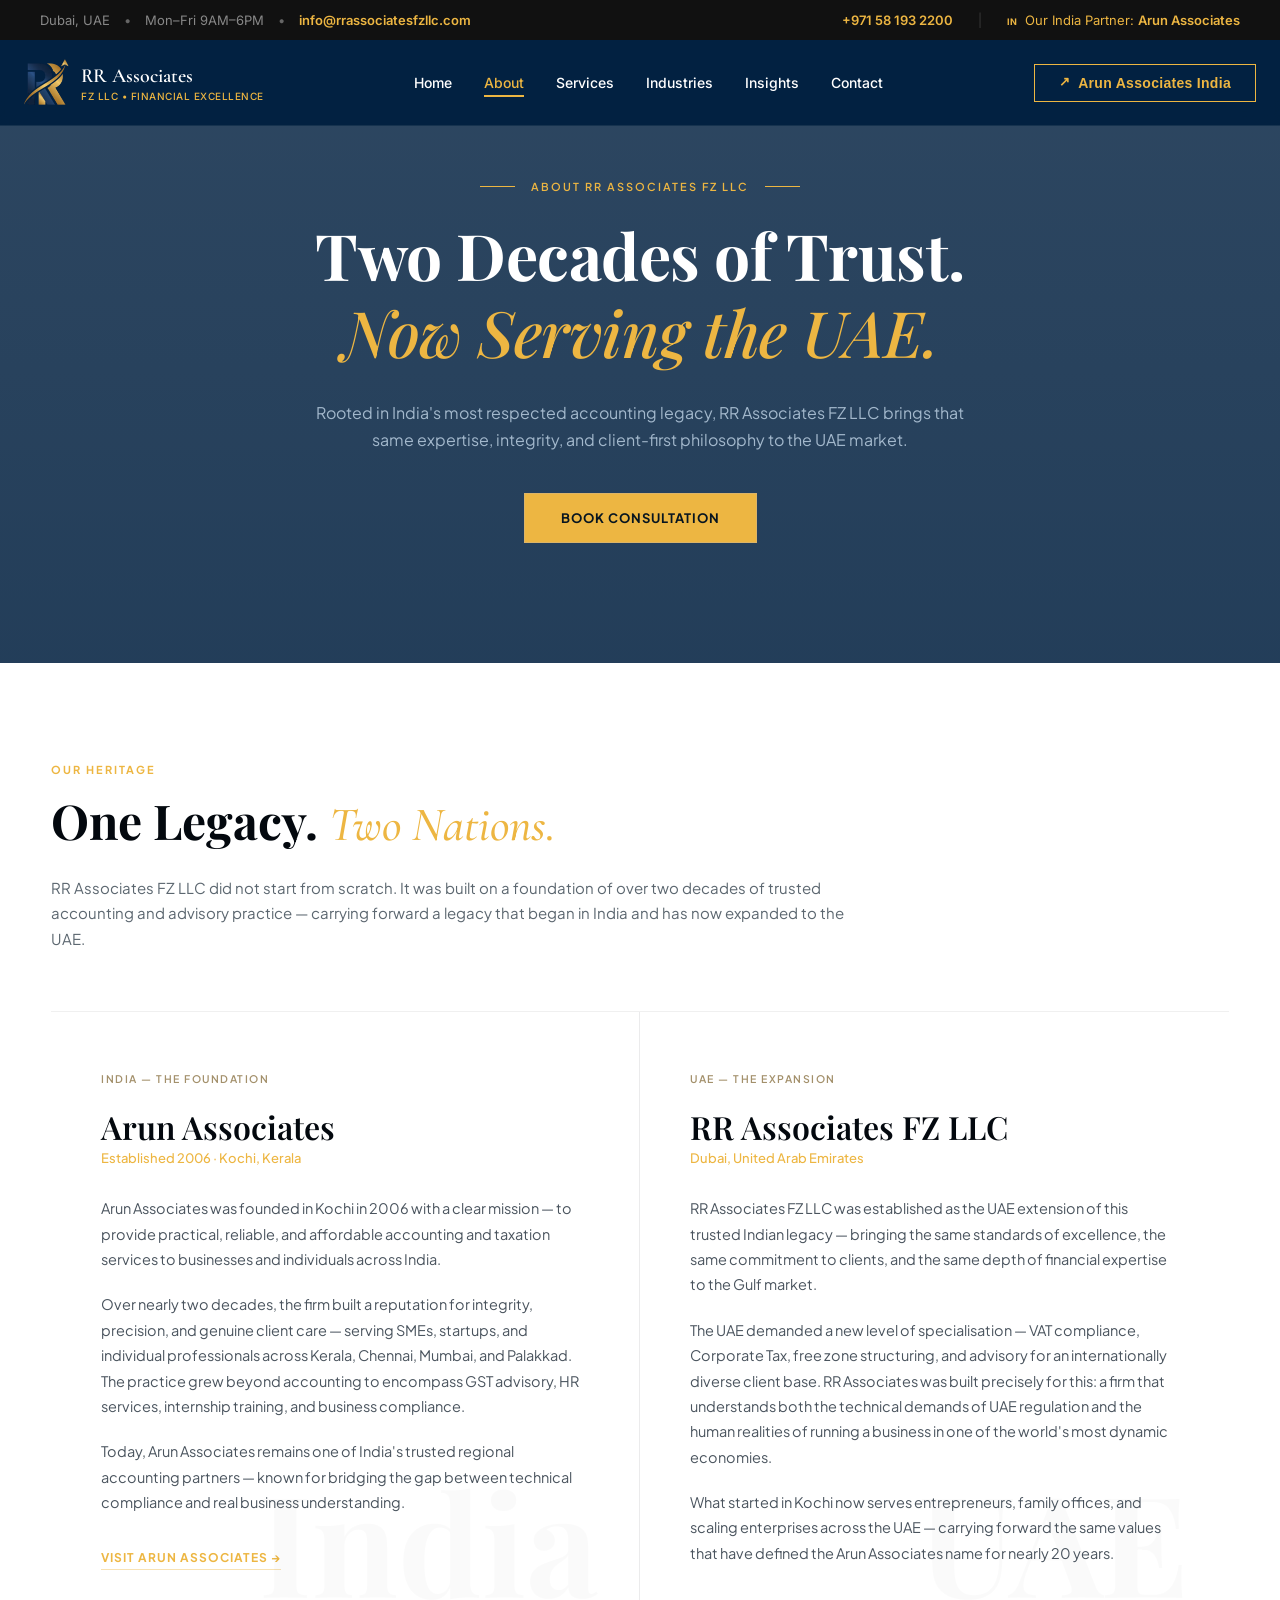
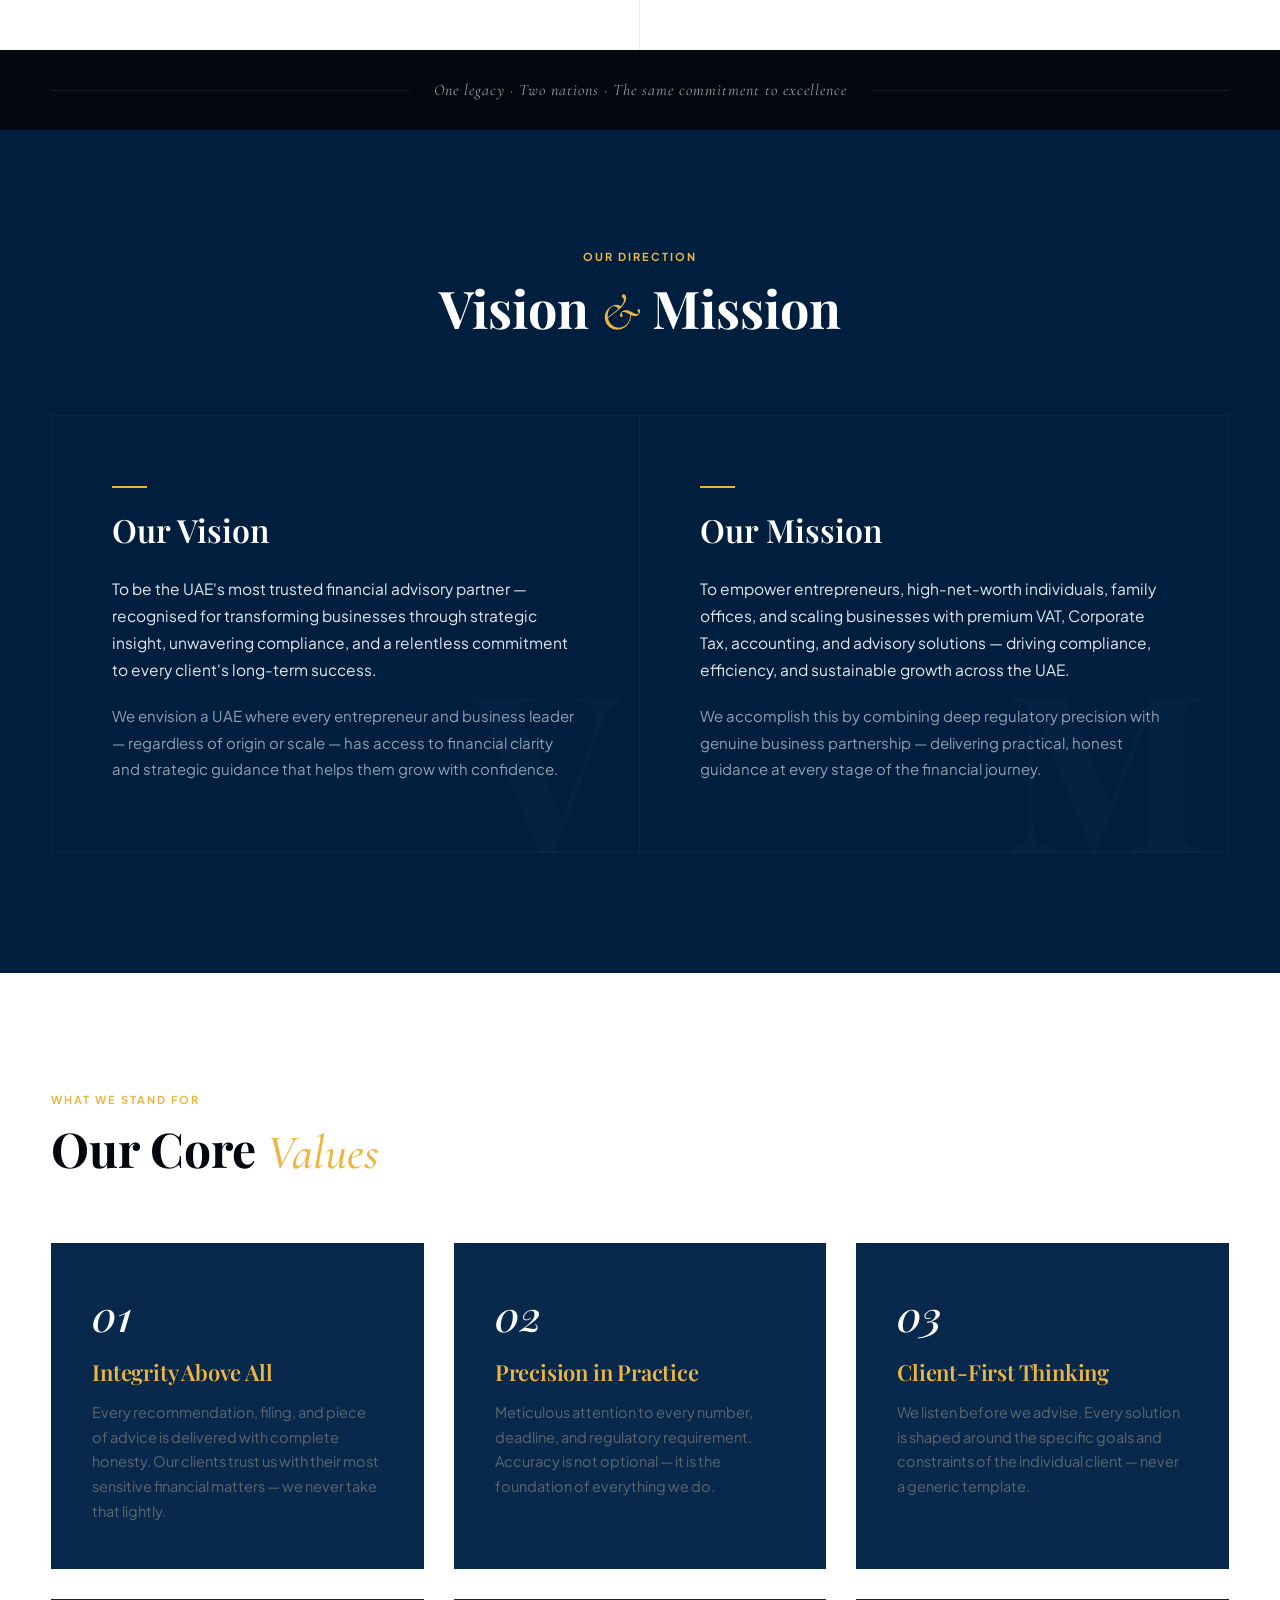
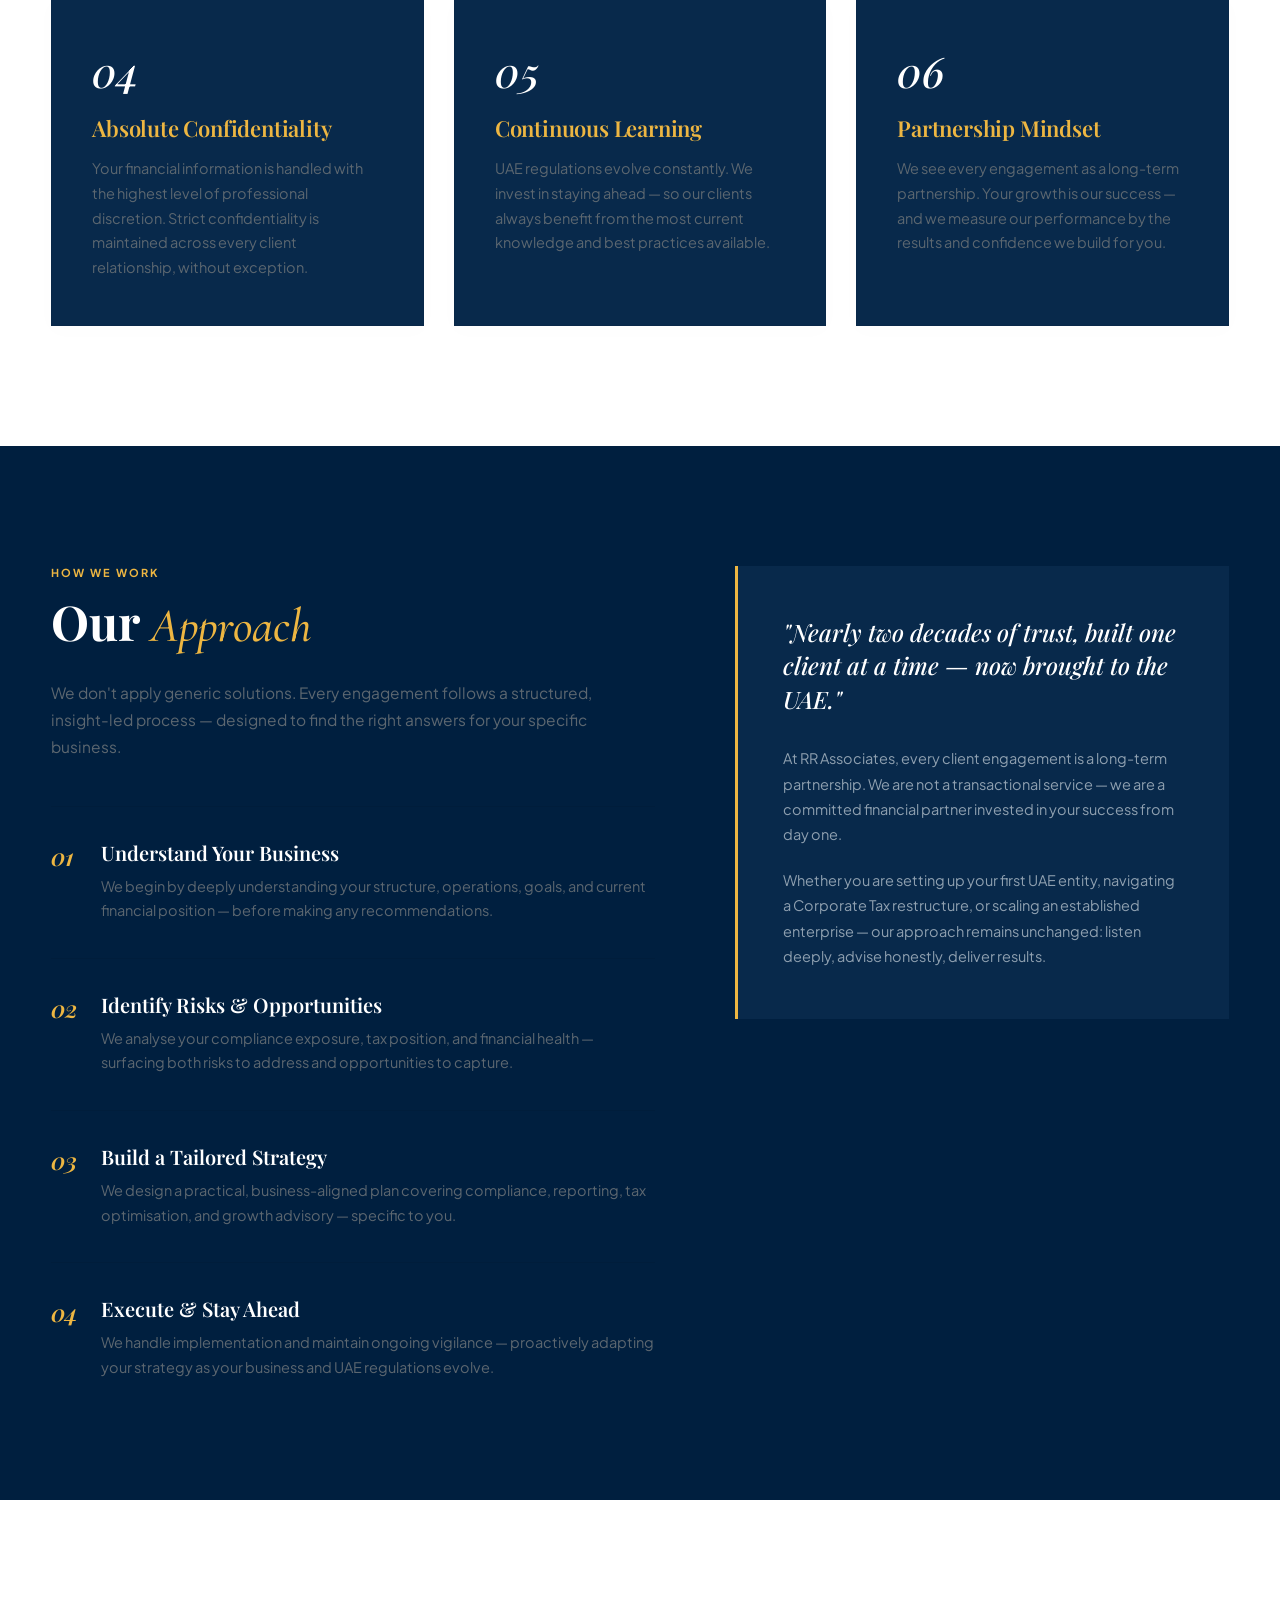
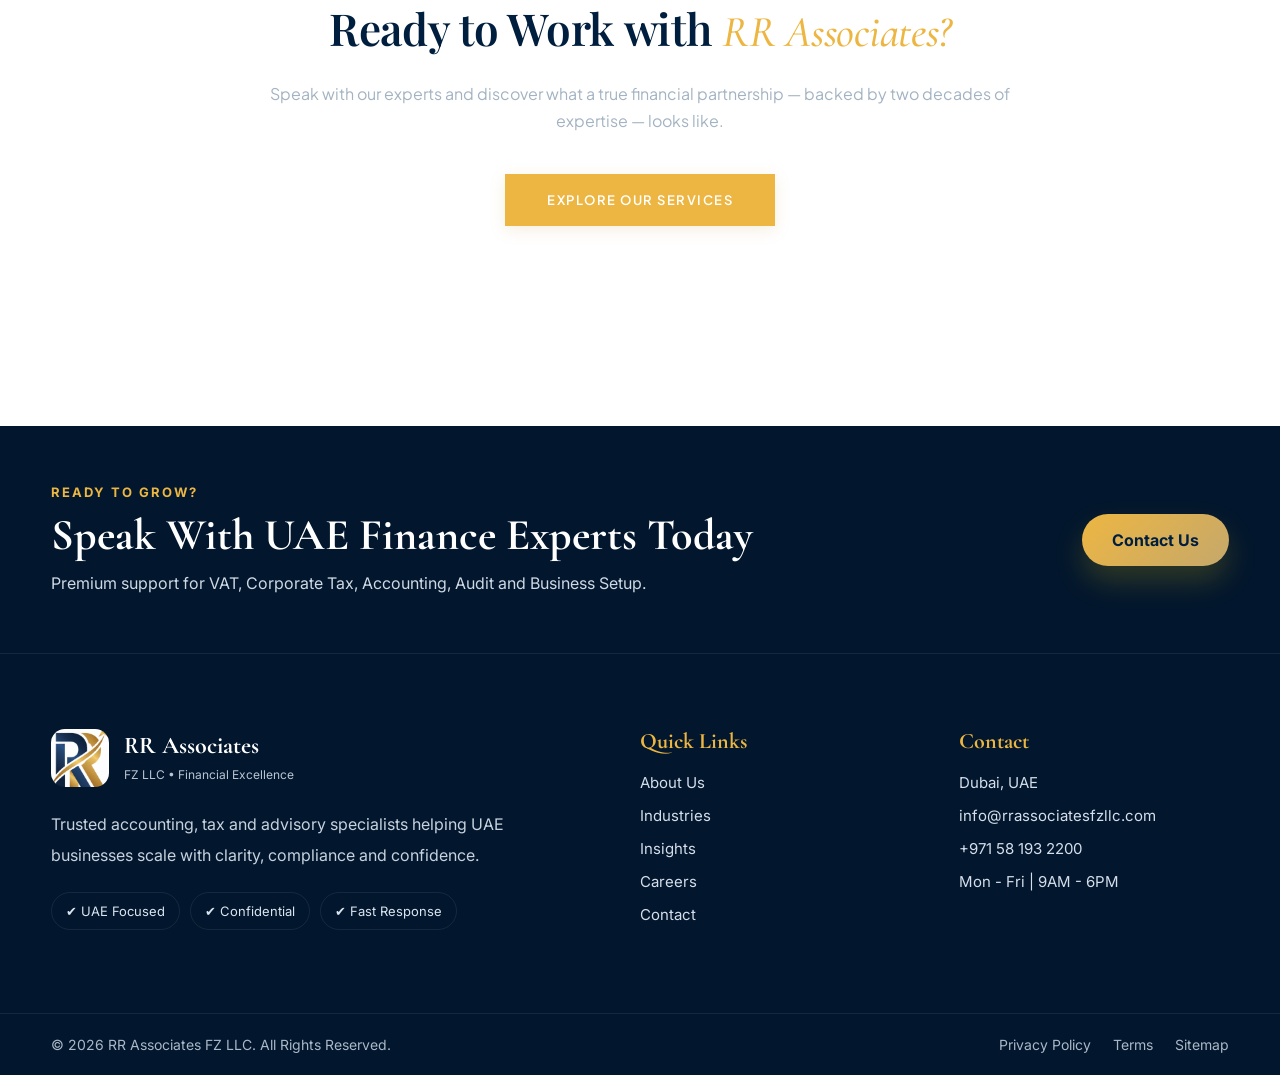
==== commit fdc01ce1: "commit" ====
--- a/about.html
+++ b/about.html
@@ -59,6 +59,7 @@
           <a class="nav-item active" href="about.html">About</a>
           <a class="nav-item" href="services.html">Services</a>
           <a class="nav-item" href="industries.html">Industries</a>
+          <a class="nav-item" href="industries.html">Insights</a>
           <a class="nav-item" href="contact.html">Contact</a>
 
           <a
@@ -763,14 +764,14 @@
         </div>
 
         <!-- SERVICES -->
-        <div>
+        <!-- <div>
           <h4>Services</h4>
           <a href="#">VAT Services</a>
           <a href="#">Corporate Tax</a>
           <a href="#">Accounting</a>
           <a href="#">Audit</a>
           <a href="#">Business Setup</a>
-        </div>
+        </div> -->
 
         <!-- QUICK LINKS -->
         <div>
@@ -805,5 +806,6 @@
         </div>
       </div>
     </footer>
+    <script src="script.js"></script>
   </body>
 </html>
--- a/style.css
+++ b/style.css
@@ -651,7 +651,6 @@
   color: var(--text);
   line-height: 1.8;
 }
-*/
 
 /* ================= ABOUT ================= */
 .about-grid {
@@ -920,7 +919,7 @@
 /* MAIN */
 .footer-main-grid {
   display: grid;
-  grid-template-columns: 2fr 1fr 1fr 1fr;
+  grid-template-columns: 2fr 1fr 1fr;
   gap: 50px;
   padding: 75px 0;
 }
@@ -4323,12 +4322,12 @@
 /* New: Handles restructuring for Mobile Devices */
 @media (max-width: 768px) {
   .stats-wrap {
-    grid-template-columns: 1fr; /* Stacks cards in one clean line vertically on mobile */
+    grid-template-columns: 1fr;
     gap: 20px;
   }
 
   .stat-box {
-    padding: 30px 20px; /* Reduces container bloating space on tiny screens */
+    padding: 30px 20px;
   }
 }
 
@@ -4337,39 +4336,39 @@
 ================================================== */
 
 /* Background layer styling matching your uploaded image blueprint */
-.stats-section {
+/* .stats-section {
   background: linear-gradient(rgba(0, 31, 63, 0.82), rgba(0, 31, 63, 0.88)),
-    url("./pics/bg.jpeg"); /* Uses your dark blue image setup */
+    url("./pics/bg.jpeg"); 
   background-size: cover;
   background-position: center;
   padding: 100px 0;
-}
+} */
 
 /* Flex layout container that dynamically spans 100% width uniformly */
-.stats-wrap {
+/* .stats-wrap {
   display: flex;
   justify-content: space-between;
   align-items: center;
   gap: 24px;
   width: 100%;
   margin-top: 40px;
-}
+} */
 
 /* Elegant Translucent Glass Card Configuration */
-.stat-box-glass {
-  flex: 1; /* Forces each card to expand equally to fill all right-side gaps */
-  background: rgba(255, 255, 255, 0.03); /* Translucent overlay fill */
-  backdrop-filter: blur(12px); /* Blurred glass frosting effect */
+/* .stat-box-glass {
+  flex: 1; 
+  background: rgba(255, 255, 255, 0.03); 
+  backdrop-filter: blur(12px); 
   -webkit-backdrop-filter: blur(12px);
-  border: 1px solid rgba(255, 255, 255, 0.12); /* Subtle white border outline */
-  border-radius: 20px; /* Rounded corner look matching screenshot */
+  border: 1px solid rgba(255, 255, 255, 0.12); 
+  border-radius: 20px; 
   padding: 45px 30px;
   text-align: center;
   transition: all 0.4s cubic-bezier(0.16, 1, 0.3, 1);
-}
+} */
 
 /* Subtle premium lift effect when a user interacts with a card */
-.stat-box-glass:hover {
+/* .stat-box-glass:hover {
   transform: translateY(-6px);
   background: rgba(255, 255, 255, 0.06);
   border-color: rgba(
@@ -4377,34 +4376,34 @@
     182,
     66,
     0.4
-  ); /* Subtle gold boundary accent highlight */
+  ); 
   cursor: pointer;
-}
+} */
 
 /* Card Large Gold Number Typography */
-.stat-box-glass h3 {
+/* .stat-box-glass h3 {
   font-family: "Playfair Display", Georgia, serif;
-  color: var(--gold, #edb642); /* Uses your premium brand accent tone */
+  color: var(--gold, #edb642); 
   font-size: 46px;
   font-weight: 600;
   margin: 0 0 12px 0;
   line-height: 1;
-}
+} */
 
 /* Card Secondary Description Content */
-.stat-box-glass p {
+/* .stat-box-glass p {
   font-family: "Plus Jakarta Sans", sans-serif;
-  color: #a3b8cc; /* Soft contrast grayish blue font color */
+  color: #a3b8cc; 
   font-size: 14px;
   font-weight: 500;
   line-height: 1.5;
   margin: 0;
-}
+} */
 
 /* ================= FULL RESPONSIVE VIEWPORTS ================= */
 
 /* For smaller desktop monitors and tablet screens */
-@media (max-width: 992px) {
+/* @media (max-width: 992px) {
   .stats-wrap {
     gap: 16px;
   }
@@ -4414,19 +4413,19 @@
   .stat-box-glass h3 {
     font-size: 38px;
   }
-}
+} */
 
 /* For mobile devices - changes horizontal row smoothly into a vertical column stack */
-@media (max-width: 768px) {
+/* @media (max-width: 768px) {
   .stats-wrap {
-    flex-direction: column; /* Stacks layout items cleanly vertically */
+    flex-direction: column; 
     gap: 20px;
   }
   .stat-box-glass {
-    width: 100%; /* Spans across full width layout on modern phones safely */
+    width: 100%; 
     padding: 40px 20px;
   }
-}
+} */
 
 /* ==================================================
    PREMIUM DARK SERVICES SECTION
@@ -5036,6 +5035,78 @@
   padding: 100px 0;
   width: 100%;
   box-sizing: border-box;
+}
+
+.dark-blog-section .container {
+  position: relative;
+}
+
+/* .blog-header-text {
+  display: flex;
+  flex-direction: column;
+} */
+
+.view-all-blog-btn {
+  display: inline-flex;
+  align-items: center;
+  justify-content: center;
+  padding: 12px 24px;
+  background: transparent;
+  color: #ffffff !important;
+  border: 1px solid rgba(255, 255, 255, 0.2);
+  border-radius: 4px;
+  font-family: "Plus Jakarta Sans", sans-serif;
+  font-size: 13px;
+  font-weight: 600;
+  text-decoration: none !important;
+  letter-spacing: 0.5px;
+  white-space: nowrap; /* Prevents text elements from snapping into narrow columns */
+  transition: all 0.3s ease;
+}
+
+.view-all-blog-btn .btn-arrow {
+  margin-left: 8px;
+  font-size: 14px;
+  transition: transform 0.3s ease;
+}
+
+/* Interactive Hover States */
+.view-all-blog-btn:hover {
+  background: rgba(255, 255, 255, 0.08);
+  border-color: var(--gold, #cca44c);
+  color: var(--gold, #cca44c) !important;
+}
+
+.view-all-blog-btn:hover .btn-arrow {
+  transform: translateX(4px); /* Micro-animation push effect */
+}
+
+/* =========================================================================
+   RESPONSIVE LAYOUT RESPONSIVE BREAKPOINT (640px and below)
+   ========================================================================= */
+@media (max-width: 640px) {
+  /* On compact screen profiles, the button drops below titles gracefully */
+  .blog-header-wrap {
+    flex-direction: column;
+    align-items: flex-start; /* Clean left-edge stacking alignment */
+    gap: 16px;
+    margin-bottom: 35px;
+  }
+
+  .view-all-blog-btn {
+    width: 100%; /* Stretches seamlessly to create an expansive tap surface area on mobile phones */
+    padding: 14px;
+    box-sizing: border-box;
+  }
+}
+
+.blog-header-wrap {
+  display: flex;
+  align-items: flex-end; /* Keeps button sitting cleanly on the text baseline */
+  justify-content: space-between;
+  width: 100%;
+  margin-bottom: 40px; /* Spacing cushion above your grid cards layout */
+  gap: 24px;
 }
 
 .blog-main-title {
@@ -6814,7 +6885,7 @@
 
 .ind-card-content h3 {
   font-family: "Cormorant Garamond", serif;
-  color: #ffffff;
+  color: var(--navy);
   font-size: 21px;
   font-weight: 500;
   margin: 0 0 14px 0;
@@ -8326,3 +8397,526 @@
     font-size: 14px !important;
   }
 }
+
+/* =========================================================================
+   PREMIUM STATS RIBBON ROW
+   ========================================================================= */
+.stats-section {
+  background-color: var(--navy);
+  padding: 40px 0 !important; /* Elegant vertical padding metrics */
+  width: 100% !important;
+  box-sizing: border-box;
+  overflow: hidden;
+}
+
+.stats-container {
+  width: 100%;
+  max-width: 1300px;
+  margin: 0 auto;
+  padding: 0 24px;
+  box-sizing: border-box;
+}
+
+.stats-row {
+  display: flex;
+  align-items: center;
+  justify-content: space-between;
+  width: 100%;
+}
+
+.stat-item {
+  flex: 1;
+  text-align: center;
+  position: relative;
+  padding: 10px 20px;
+  box-sizing: border-box;
+}
+
+/* Elegant vertical divider lines between columns */
+.stat-item:not(:last-child)::after {
+  content: "";
+  position: absolute;
+  right: 0;
+  top: 50%;
+  transform: translateY(-50%);
+  width: 1px;
+  height: 55px; /* Height of the vertical line */
+  background: rgba(
+    255,
+    255,
+    255,
+    0.25
+  ); /* Subtle, semi-transparent white divider line */
+}
+
+/* Big Bold Numbers styling */
+.stat-item h3 {
+  color: #ffffff !important;
+  font-family: "Cormorant Garamond", serif; /* Elegant serif look matching your brand logo typography */
+  font-size: 42px;
+  font-weight: 700;
+  margin: 0 0 4px 0;
+  line-height: 1.1;
+  letter-spacing: -0.5px;
+}
+
+/* Description Text Labels styling */
+.stat-item p {
+  color: rgba(255, 255, 255, 0.9) !important;
+  font-family: "Inter", sans-serif;
+  font-size: 11px;
+  font-weight: 700;
+  text-transform: uppercase; /* Clean uppercase letter style */
+  letter-spacing: 0.8px;
+  margin: 0;
+  line-height: 1.3;
+}
+
+/* =========================================================================
+   RESPONSIVE LAYOUT BREAKPOINTS (MOBILE & TABLET OPTIMIZATION)
+   ========================================================================= */
+
+/* For Small Laptops and Tablets (Turns into a neat 2x2 grid) */
+@media (max-width: 991px) {
+  .stats-row {
+    flex-wrap: wrap; /* Allows items to wrap onto a second line */
+  }
+
+  .stat-item {
+    flex: calc(50% - 20px); /* Sets up a clean 2-column layout structure */
+    margin-bottom: 24px;
+    padding: 10px;
+  }
+
+  /* Clear old desktop divider layout lines for tablet viewports */
+  .stat-item::after {
+    display: none !important;
+  }
+
+  /* Add temporary tablet borders to separate left and right items */
+  .stat-item:nth-child(odd) {
+    border-right: 1px solid rgba(255, 255, 255, 0.2);
+  }
+
+  /* Remove bottom margin on the last row items */
+  .stat-item:nth-last-child(-n + 2) {
+    margin-bottom: 0;
+  }
+}
+
+/* For Compact Phone Screens (Vertical Stack Layout Area) */
+@media (max-width: 520px) {
+  .stats-section {
+    padding: 30px 0 !important;
+  }
+
+  .stat-item {
+    flex: 100% !important; /* Stacks columns directly on top of each other */
+    border-right: none !important; /* Clears row border layouts */
+    margin-bottom: 24px;
+    padding: 8px 0;
+  }
+
+  .stat-item:not(:last-child) {
+    border-bottom: 1px solid rgba(255, 255, 255, 0.15); /* Adds a subtle horizontal separator between items on mobile */
+    padding-bottom: 20px;
+  }
+
+  .stat-item:last-child {
+    margin-bottom: 0;
+  }
+
+  .stat-item h3 {
+    font-size: 36px; /* Slightly downscaled size to keep elements clean on phones */
+  }
+
+  .stat-item p {
+    font-size: 10.5px;
+    letter-spacing: 0.5px;
+  }
+}
+
+.service-card-premium-link {
+  text-decoration: none !important;
+  color: inherit !important;
+  display: block;
+  transition: transform 0.3s ease;
+}
+
+.service-card-premium-link:hover {
+  transform: translateY(-5px); /* Clean subtle lift effect on card hover */
+}
+
+/* Ensure the parent block is the point of origin */
+.matrix-block {
+  position: relative;
+}
+
+/* Invisible custom scroll element positioning */
+.scroll-anchor {
+  position: absolute;
+  top: -160px; /* Forces the scroll target up past your fixed top header banner */
+  left: 0;
+  width: 1px;
+  height: 1px;
+  visibility: hidden;
+  pointer-events: none;
+}
+
+/* HTML smooth scroll rule */
+html {
+  scroll-behavior: smooth;
+}
+
+/* Mobile viewport navigation height scaling adjustments */
+@media (max-width: 991px) {
+  .scroll-anchor {
+    top: -240px; /* Extra offset breathing room for stacked navigation cards on tablet sizes */
+  }
+}
+
+@media (max-width: 768px) {
+  .scroll-anchor {
+    top: -40px; /* Clean alignment check for mobile mobile views */
+  }
+}
+
+.industries-section .container {
+  position: relative;
+}
+.industries-section .container .section-header-wrap .mini-tag {
+  max-width: 200px;
+}
+/* =========================================================================
+   BULLETPROOF RESPONSIVE GRID & CARDS FIX
+   ========================================================================= */
+
+/* 1. Global Box Sizing Check (Crucial for mobile) */
+.industries-section,
+.industries-section * {
+  box-sizing: border-box; /* Prevents paddings from pushing cards out of screen bounds */
+}
+
+/* 2. Main Grid Base Setup */
+.grid.four {
+  display: grid;
+  gap: 24px;
+  width: 100%;
+  margin-top: 45px;
+  grid-template-columns: repeat(4, 1fr); /* 4 columns on Desktop */
+}
+
+/* 3. Base Card Tweaks */
+.card {
+  width: 100%; /* Force cards to use grid sizing instead of fixed widths */
+  background: #fff;
+  padding: 32px;
+  border-radius: var(--radius, 12px);
+  box-sizing: border-box;
+}
+
+/* =========================================================================
+   MEDIA QUERIES FOR RESPONSIVE TABLET & MOBILE VIEWS
+   ========================================================================= */
+
+/* Tablet View (Screens smaller than 1024px) */
+@media (max-width: 1024px) {
+  .grid.four {
+    grid-template-columns: repeat(2, 1fr); /* Clean 2-column layout grid */
+    gap: 20px;
+  }
+}
+
+/* Mobile View (Screens smaller than 768px) */
+@media (max-width: 768px) {
+  .grid.four {
+    grid-template-columns: 1fr; /* 1 Column full-width vertical stack */
+    gap: 16px; /* Slightly tighter gap for mobile layouts */
+    margin-top: 30px;
+  }
+
+  .card {
+    padding: 24px; /* Lower padding inside card so text doesn't look crowded */
+  }
+
+  .card h3 {
+    font-size: 22px; /* Scales down massive headings for compact viewports */
+    margin-bottom: 8px;
+  }
+
+  .card p {
+    font-size: 14px;
+    line-height: 1.6;
+  }
+}
+/* Flexbox wrapper that aligns text to the left and button to the right */
+/* =========================================================================
+   FIXED RESPONSIVE INDUSTRIES HEADER
+   ========================================================================= */
+.section-header-wrap {
+  display: flex;
+  align-items: flex-end; /* Clean bottom text baseline matching alignment */
+  justify-content: space-between;
+  width: 100%;
+  margin-bottom: 40px;
+  gap: 30px; /* Secure horizontal breathing space gap metrics */
+  box-sizing: border-box;
+}
+
+.header-text-block {
+  display: flex;
+  flex-direction: column;
+  flex: 1; /* Allows the text block to naturally occupy available space */
+  min-width: 0; /* Critical CSS fix to prevent long flex text strings from overflowing */
+}
+
+/* Ensure title handles small viewports beautifully */
+.section-header-wrap h2.title.white {
+  font-size: clamp(
+    24px,
+    4vw,
+    36px
+  ); /* Fluid typography scaling based on device size */
+  margin-top: 8px;
+  line-height: 1.2;
+}
+
+/* Custom Outlined Action Button Styling */
+.know-more-btn {
+  display: inline-flex;
+  align-items: center;
+  justify-content: center;
+  padding: 12px 24px;
+  background: transparent;
+  color: #ffffff !important;
+  border: 1px solid rgba(255, 255, 255, 0.2);
+  border-radius: 4px;
+  font-family: "Plus Jakarta Sans", sans-serif;
+  font-size: 13px;
+  font-weight: 600;
+  text-decoration: none !important;
+  letter-spacing: 0.5px;
+  white-space: nowrap; /* Prevents text splitting across multiple lines inside button wrapper */
+  transition: all 0.3s ease;
+}
+
+.know-more-btn .btn-arrow {
+  margin-left: 8px;
+  font-size: 14px;
+  transition: transform 0.3s ease;
+}
+
+.know-more-btn:hover {
+  background: rgba(255, 255, 255, 0.08);
+  border-color: #cca44c;
+  color: #cca44c !important;
+}
+
+.know-more-btn:hover .btn-arrow {
+  transform: translateX(4px);
+}
+
+/* =========================================================================
+   BULLETPROOF MOBILE MEDIA QUERIES (FIXES YOUR OVERLAP PROBLEM)
+   ========================================================================= */
+@media (max-width: 768px) {
+  .section-header-wrap {
+    flex-direction: column; /* Switches from side-by-side to stacked view */
+    align-items: flex-start; /* Instantly aligns both elements to the left edge */
+    gap: 16px; /* Reduced layout spacing cushion */
+    margin-bottom: 30px;
+  }
+
+  .know-more-btn {
+    align-self: flex-start; /* Keeps the button cleanly sized to its text instead of filling the screen */
+    padding: 10px 20px;
+    font-size: 12px;
+  }
+}
+
+@media (max-width: 480px) {
+  /* For small phone screens, stretch the button to be an easy tap target */
+  .know-more-btn {
+    width: 100%;
+    box-sizing: border-box;
+    align-self: stretch;
+  }
+}
+
+/* =========================================================================
+   PREMIUM REDESIGNED SERVICES PAGES
+   ========================================================================= */
+.premium-services-section {
+  padding: 100px 0;
+  background-color: #031628; /* Matches your premium dark background palette */
+  color: #ffffff;
+  font-family: "Plus Jakarta Sans", sans-serif;
+  overflow: hidden;
+}
+
+.services-layout-container {
+  max-width: 1200px;
+  margin: 0 auto;
+  padding: 0 24px;
+  display: flex;
+  flex-direction: column;
+  gap: 120px; /* Generous vertical breathing room between your main blocks */
+}
+
+/* Base structural layout for each service block */
+.modern-service-row {
+  position: relative;
+  display: flex;
+  align-items: center;
+  justify-content: space-between;
+  gap: 64px;
+}
+
+/* Alternating rows pattern engine */
+.modern-service-row.reverse-row {
+  flex-direction: row-reverse;
+}
+
+/* Embedded Page Target Offset Scroll Anchor Fix */
+.modern-service-row .scroll-anchor {
+  position: absolute;
+  top: -160px; /* Perfect offset height alignment cushion beneath fixed header navigation */
+  left: 0;
+  visibility: hidden;
+}
+
+/* Media/Image Containers Side */
+.service-media-side {
+  flex: 1;
+  min-width: 0;
+}
+
+.service-display-img {
+  width: 100%;
+  height: 420px;
+  object-fit: cover;
+  border-radius: 12px;
+  box-shadow: 0 20px 40px rgba(0, 0, 0, 0.4);
+  border: 1px solid rgba(255, 255, 255, 0.05);
+  display: block;
+}
+
+/* Text Content Blocks Side */
+.service-text-side {
+  flex: 1;
+  min-width: 0;
+}
+
+.service-heading-row {
+  display: flex;
+  align-items: center;
+  gap: 16px;
+  margin-bottom: 20px;
+}
+
+.service-num-badge {
+  font-family: "Playfair Display", serif;
+  font-size: 20px;
+  color: #cca44c; /* Accent brand gold color */
+  font-weight: 600;
+  border-bottom: 1px solid rgba(204, 164, 76, 0.4);
+  padding-bottom: 2px;
+}
+
+.service-row-title {
+  font-family: "Playfair Display", serif;
+  font-size: 36px;
+  font-weight: 600;
+  color: #ffffff;
+  margin: 0;
+}
+
+.service-row-desc {
+  font-size: 16px;
+  line-height: 1.7;
+  color: #a0aec0; /* Balanced readability tone text */
+  margin-bottom: 32px;
+}
+
+/* Clean Capabilities System (Removes old spreadsheet table styles) */
+.sub-services-wrapper {
+  border-top: 1px solid rgba(255, 255, 255, 0.1);
+  padding-top: 24px;
+}
+
+.capabilities-title {
+  font-size: 14px;
+  text-transform: uppercase;
+  letter-spacing: 1px;
+  color: #cca44c;
+  margin-bottom: 16px;
+  font-weight: 700;
+}
+
+.capability-tags-list {
+  list-style: none;
+  padding: 0;
+  margin: 0;
+  display: grid;
+  grid-template-columns: repeat(
+    2,
+    1fr
+  ); /* Split items into a clean dual column stack text list */
+  gap: 12px 24px;
+}
+
+.capability-tags-list li {
+  font-size: 14px;
+  color: #e2e8f0;
+  position: relative;
+  padding-left: 16px;
+  line-height: 1.4;
+}
+
+/* Elegant micro check indicator dot */
+.capability-tags-list li::before {
+  content: "•";
+  position: absolute;
+  left: 0;
+  top: 0;
+  color: #cca44c;
+  font-size: 16px;
+}
+
+/* =========================================================================
+   ROBUST RESPONSIVE ENGINE FOR REDESIGNED MATRIX
+   ========================================================================= */
+@media (max-width: 991px) {
+  .services-layout-container {
+    gap: 80px;
+  }
+
+  .modern-service-row,
+  .modern-service-row.reverse-row {
+    flex-direction: column; /* Collapses into stacked blocks on tablet views */
+    gap: 32px;
+  }
+
+  .service-display-img {
+    height: 320px; /* Slightly lower crop bounds for medium screens */
+  }
+
+  .service-row-title {
+    font-size: 28px;
+  }
+}
+
+@media (max-width: 576px) {
+  .premium-services-section {
+    padding: 60px 0;
+  }
+
+  .capability-tags-list {
+    grid-template-columns: 1fr; /* 1 column simple stacked view on small phones */
+    gap: 10px;
+  }
+
+  .service-display-img {
+    height: 220px;
+  }
+}
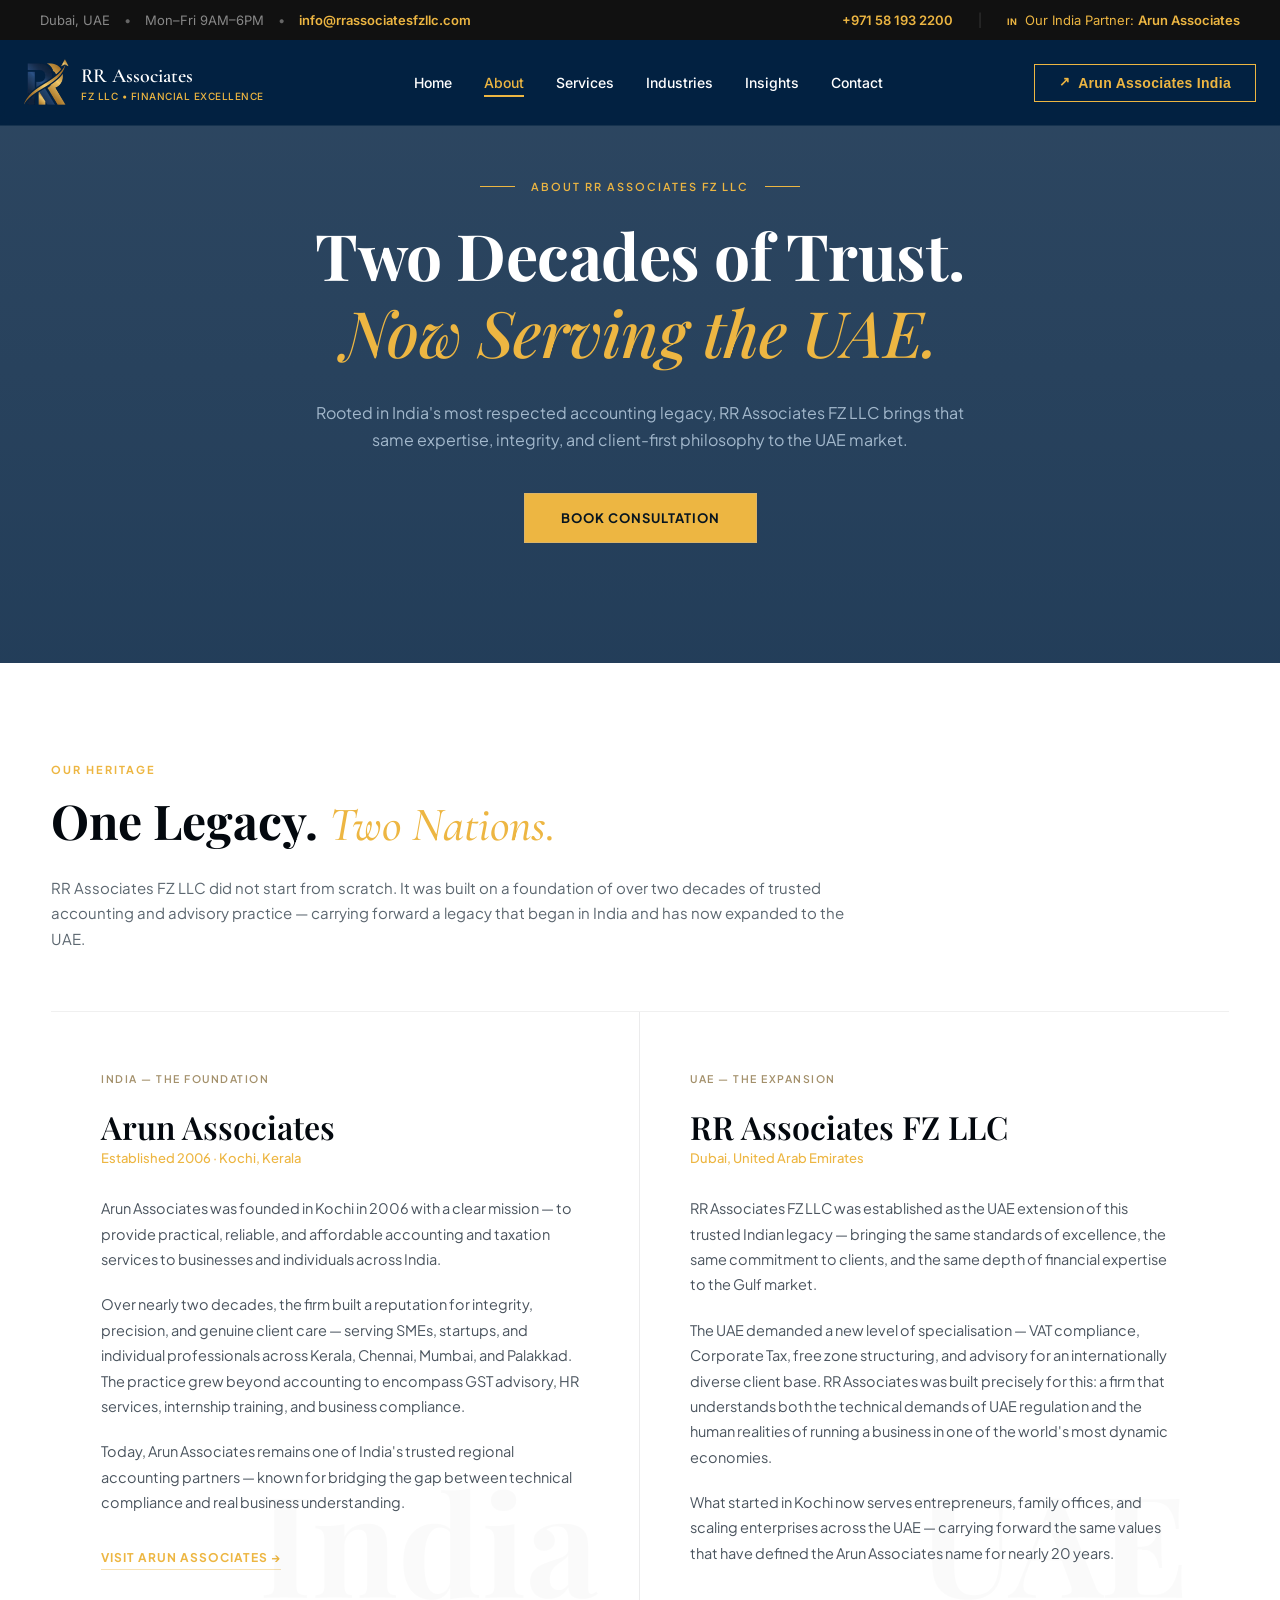
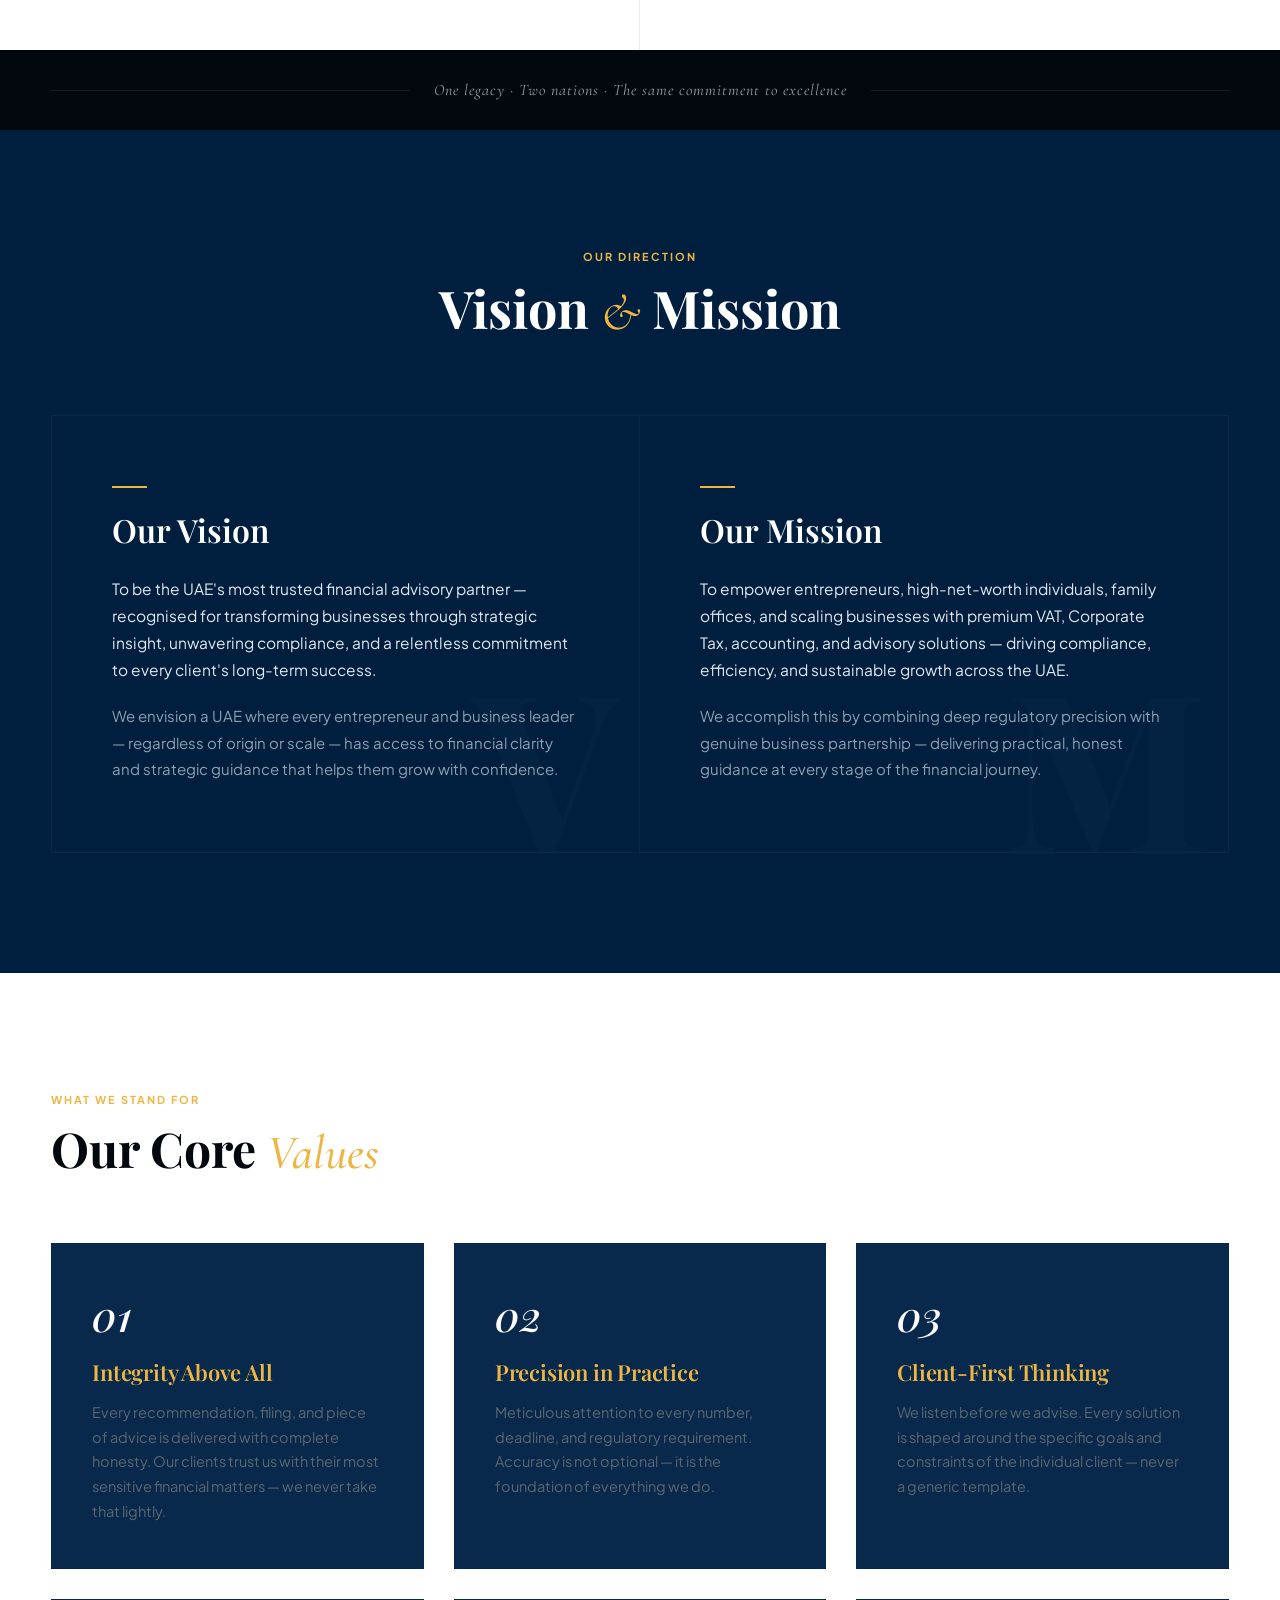
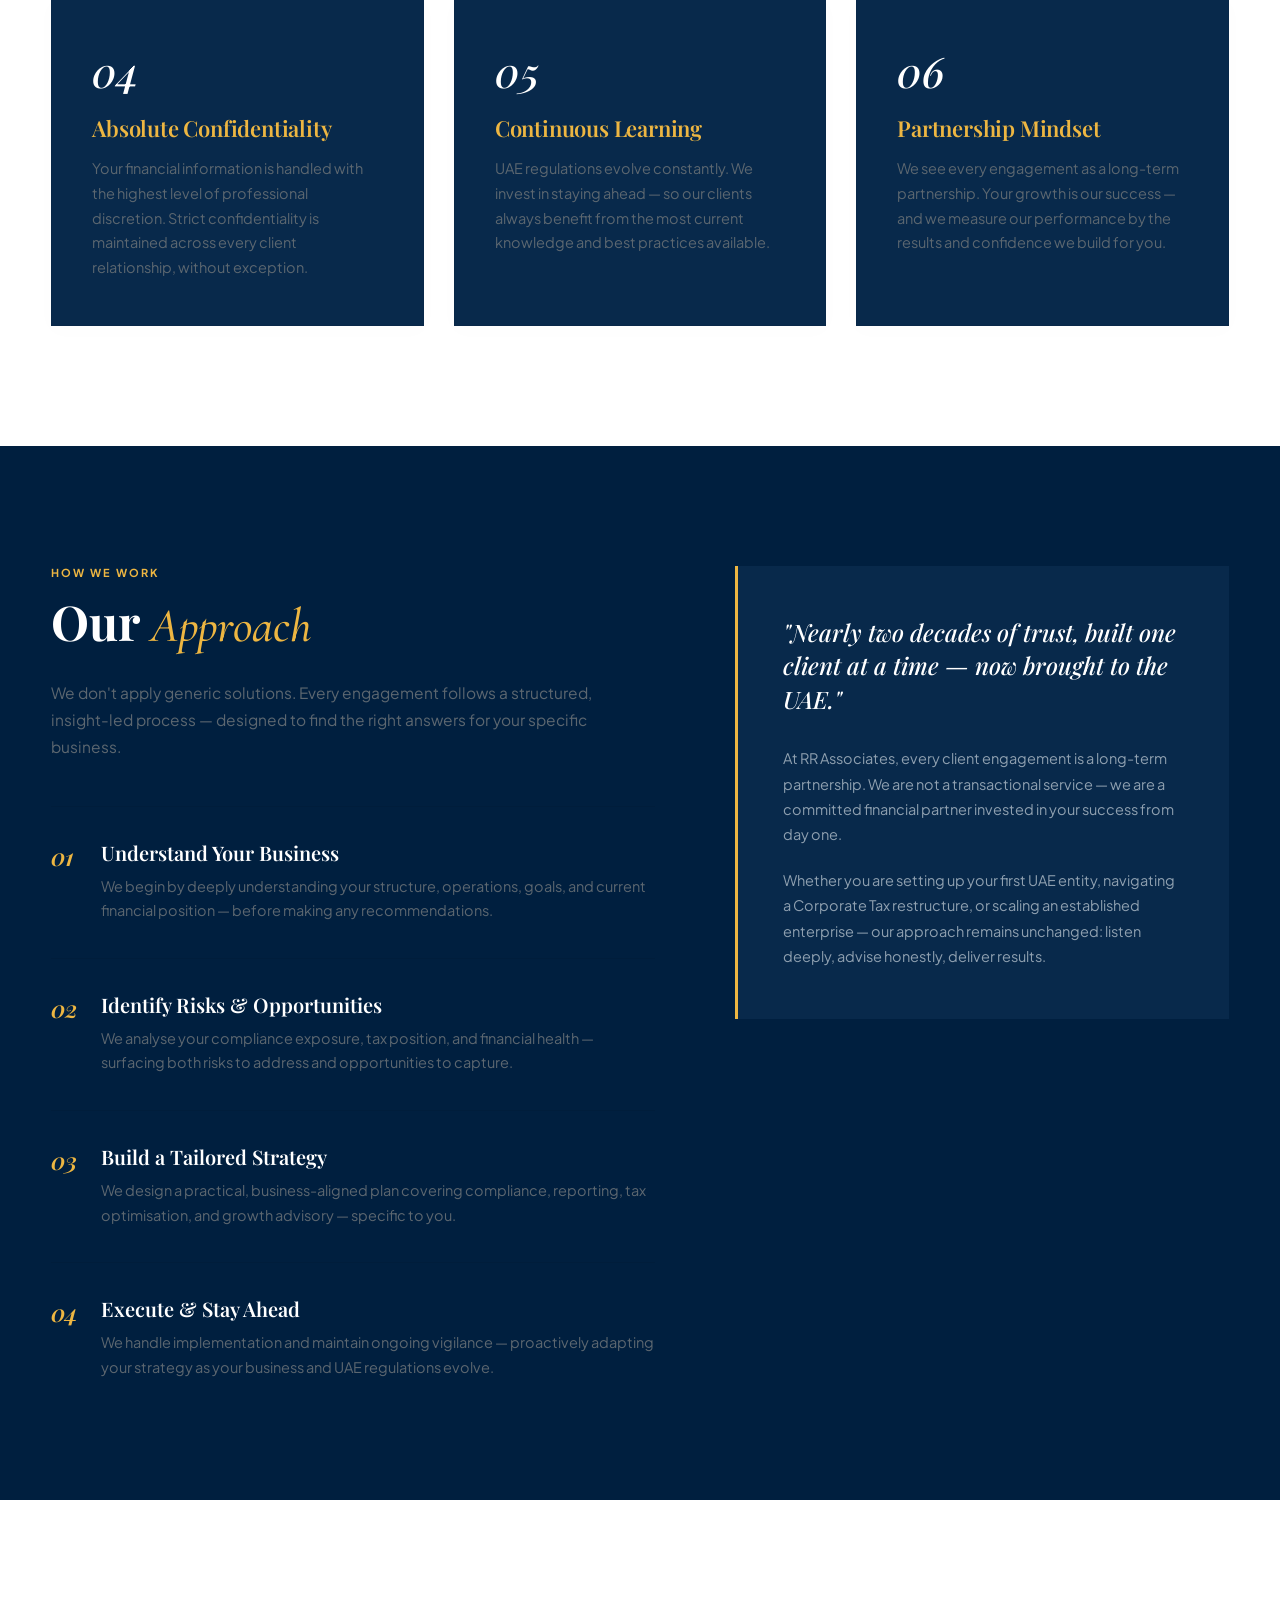
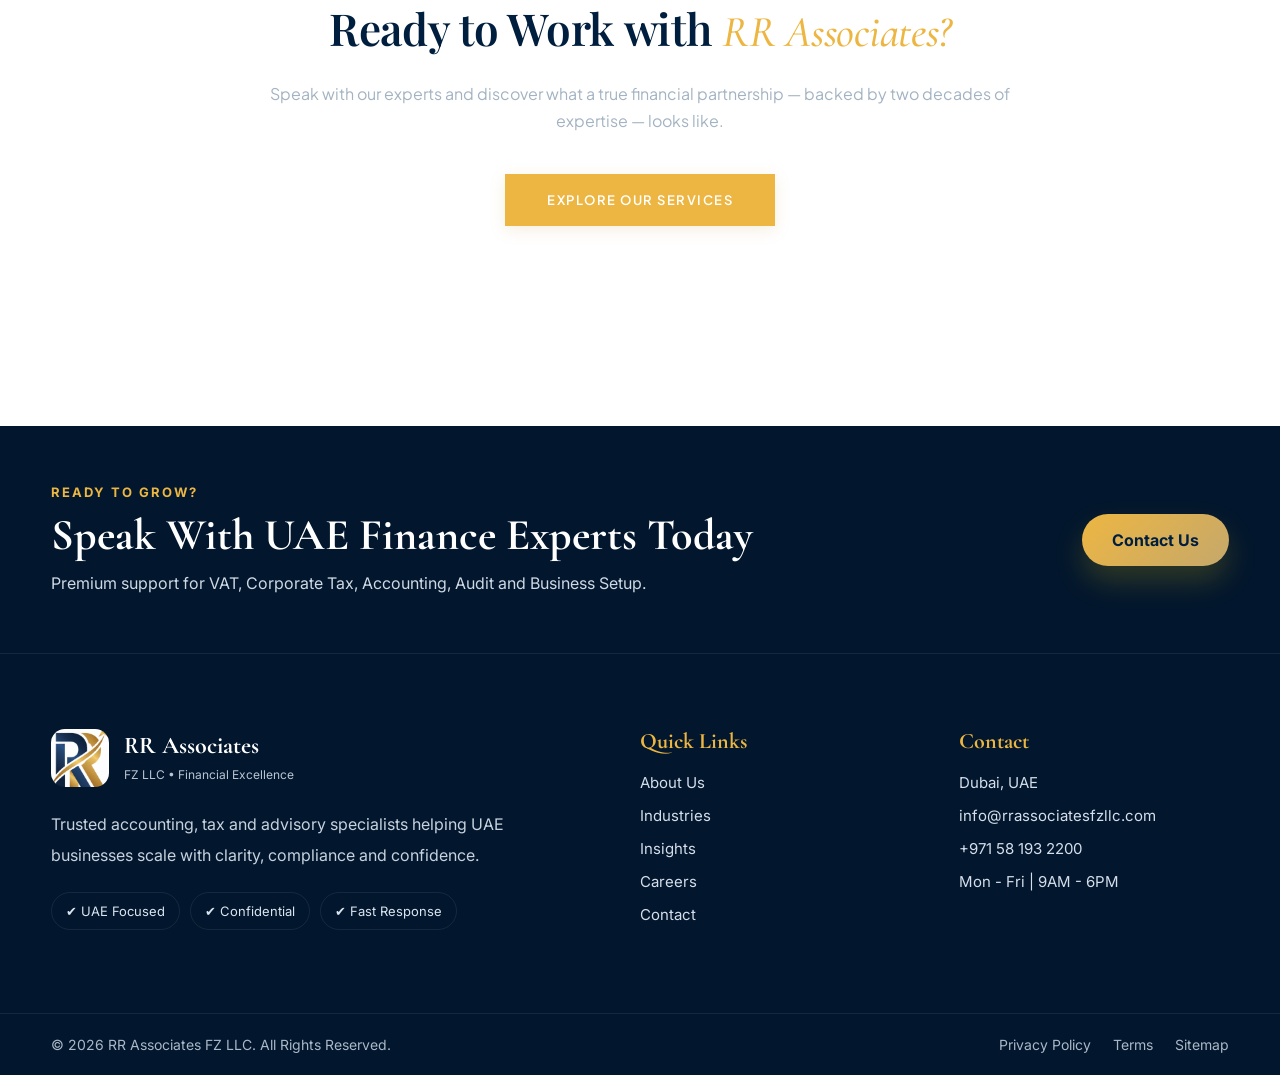
==== commit 914691b0: "commit" ====
--- a/about.html
+++ b/about.html
@@ -133,22 +133,22 @@
 
       <div class="about-hero-centered">
         <div class="container hero-center-content">
-          <div class="about-hero-tag-wrap">
+          <div class="about-hero-tag-wrap animate-fade-up style-delay-1">
             <span class="about-hero-tag-text">ABOUT RR ASSOCIATES FZ LLC</span>
           </div>
 
-          <h1 class="about-hero-title">
+          <h1 class="about-hero-title animate-fade-up style-delay-2">
             Two Decades of Trust.<br />
             <span class="about-italic-gold">Now Serving the UAE.</span>
           </h1>
 
-          <p class="about-hero-lead">
+          <p class="about-hero-lead animate-fade-up style-delay-3">
             Rooted in India's most respected accounting legacy, RR Associates FZ
             LLC brings that same expertise, integrity, and client-first
             philosophy to the UAE market.
           </p>
 
-          <div class="about-hero-actions">
+          <div class="about-hero-actions animate-fade-up style-delay-3">
             <a href="contact.html" class="btn-main">Book Consultation</a>
           </div>
         </div>
--- a/style.css
+++ b/style.css
@@ -4436,6 +4436,74 @@
   padding: 100px 0;
   width: 100%;
   box-sizing: border-box;
+}
+.dark-services .container {
+  position: relative;
+}
+
+.services-header-wrap {
+  display: flex;
+  align-items: flex-end; /* Snaps baseline perfectly with the main h2 header line */
+  justify-content: space-between;
+  width: 100%;
+  margin-bottom: 40px; /* Cushion layout gap space above grid system */
+  gap: 24px;
+}
+
+.view-all-services-btn {
+  display: inline-flex;
+  align-items: center;
+  justify-content: center;
+  padding: 12px 24px;
+  background: transparent;
+  color: #031628 !important; /* Premium dark navy blue text color selection */
+  border: 1px solid rgba(3, 22, 40, 0.2); /* Soft dark accent boundary ring */
+  border-radius: 4px;
+  font-family: "Plus Jakarta Sans", sans-serif;
+  font-size: 13px;
+  font-weight: 600;
+  text-decoration: none !important;
+  letter-spacing: 0.5px;
+  white-space: nowrap; /* Prevents awkward string wraps */
+  transition: all 0.3s ease;
+}
+
+.view-all-services-btn .btn-arrow {
+  margin-left: 8px;
+  font-size: 14px;
+  transition: transform 0.3s ease;
+}
+
+/* Interactive Hover Feedback Logic */
+.view-all-services-btn:hover {
+  background: rgba(3, 22, 40, 0.04);
+  border-color: #cca44c; /* Transitions to brand accent gold */
+  color: #cca44c !important;
+}
+
+.view-all-services-btn:hover .btn-arrow {
+  transform: translateX(
+    4px
+  ); /* Interactive directional slide visual feedback */
+}
+
+/* =========================================================================
+   RESPONSIVE LAYOUT BREAKPOINT ADJUSTMENT (768px and below)
+   ========================================================================= */
+@media (max-width: 768px) {
+  /* Aligns with your mobile responsive layout engine rules */
+  .services-header-wrap {
+    flex-direction: column;
+    align-items: flex-start; /* Drops button safely below the text string to avoid overlap */
+    gap: 16px;
+    margin-bottom: 30px;
+  }
+
+  .view-all-services-btn {
+    width: 100%; /* Stretches to a wide mobile tap target profile for ease-of-use */
+    padding: 14px;
+    box-sizing: border-box;
+  }
 }
 
 /* Elegant Section Heading */
@@ -8920,3 +8988,216 @@
     height: 220px;
   }
 }
+
+/* =========================================================================
+   PREMIUM HERO CINEMATIC ENTRANCE SYSTEM
+   ========================================================================= */
+
+/* Base hidden state configuration for elements awaiting animation entry */
+.animate-fade-up {
+  opacity: 0;
+  transform: translateY(30px); /* Starts 30px lower down the screen */
+  animation-name: heroFadeInUp;
+  animation-duration: 0.9s;
+  animation-timing-function: cubic-bezier(
+    0.25,
+    1,
+    0.5,
+    1
+  ); /* Elegant, custom decelerating curve */
+  animation-fill-mode: forwards; /* Ensures elements stay visible after animating */
+  will-change: transform, opacity; /* Optimizes mobile performance render tracks */
+}
+
+/* Precise Staggered Delay Engine */
+.style-delay-1 {
+  animation-delay: 0.2s; /* Pill tag reveals almost instantly */
+}
+
+.style-delay-2 {
+  animation-delay: 0.45s; /* Heading moves upward smoothly next */
+}
+
+.style-delay-3 {
+  animation-delay: 0.75s; /* Buttons slide up gracefully at the end */
+}
+
+/* Micro-interaction updates for Button Hovers */
+.btn-main,
+.btn-outline {
+  transition: transform 0.3s cubic-bezier(0.25, 1, 0.5, 1), background 0.3s ease,
+    border-color 0.3s ease, box-shadow 0.3s ease !important;
+}
+
+/* Subtle physical lifting reaction when users hover over buttons */
+.btn-main:hover,
+.btn-outline:hover {
+  transform: translateY(-3px);
+  box-shadow: 0 10px 20px rgba(0, 0, 0, 0.2);
+}
+
+/* =========================================================================
+   ANIMATION KEYFRAME FORMULAS
+   ========================================================================= */
+@keyframes heroFadeInUp {
+  0% {
+    opacity: 0;
+    transform: translateY(30px);
+  }
+  100% {
+    opacity: 1;
+    transform: translateY(0); /* Snaps perfectly to native layout destination */
+  }
+}
+
+/* Optional: Subtle panning background scale effect for the hero section background image */
+.hero {
+  position: relative;
+  overflow: hidden;
+  animation: heroBackgroundZoom 12s ease-out infinite alternate;
+  background-size: 100% auto;
+}
+
+@keyframes heroBackgroundZoom {
+  0% {
+    background-scale: 1;
+    background-position: center center;
+  }
+  100% {
+    background-size: 106% auto; /* Generates a living breathing premium parallax ambient move */
+  }
+}
+
+/* =========================================================================
+   PREMIER SPLIT-LAYOUT ENTRANCE ANIMATIONS
+   ========================================================================= */
+
+/* Base container protection to avoid animation overflow clipping issues */
+.why-choose-us {
+  overflow: hidden;
+}
+
+/* Left Side: Smooth Slide-In from Left */
+.reveal-left {
+  opacity: 0;
+  transform: translateX(-40px); /* Starts slightly to the left */
+  animation: smoothRevealLeft 1s cubic-bezier(0.25, 1, 0.5, 1) forwards;
+  will-change: transform, opacity;
+}
+
+.reveal-right {
+  opacity: 0;
+  transform: translateX(40px); /* Starts slightly to the right */
+  animation: smoothRevealRight 1s cubic-bezier(0.25, 1, 0.5, 1) forwards;
+  will-change: transform, opacity;
+}
+
+/* =========================================================================
+   ANIMATION KEYFRAME FOR RIGHT SLIDE
+   ========================================================================= */
+@keyframes smoothRevealRight {
+  0% {
+    opacity: 0;
+    transform: translateX(40px);
+  }
+  100% {
+    opacity: 1;
+    transform: translateX(
+      0
+    ); /* Snaps accurately to native layout destination */
+  }
+}
+
+/* Right Side Panels: Smooth Cascade Upwards */
+.reveal-up {
+  opacity: 0;
+  transform: translateY(35px); /* Starts slightly lower down */
+  animation: smoothRevealUp 0.8s cubic-bezier(0.25, 1, 0.5, 1) forwards;
+  will-change: transform, opacity;
+}
+
+/* Precise Staggered Cascading Delays for the Right Side Grid Panels */
+.panel-delay-1 {
+  animation-delay: 0.2s;
+}
+.panel-delay-2 {
+  animation-delay: 0.35s;
+}
+.panel-delay-3 {
+  animation-delay: 0.5s;
+}
+.panel-delay-4 {
+  animation-delay: 0.65s;
+}
+.panel-delay-5 {
+  animation-delay: 1s;
+}
+
+/* Micro-interaction Hover Effects for individual Panel Boxes */
+.panel-box {
+  transition: transform 0.4s cubic-bezier(0.25, 1, 0.5, 1), box-shadow 0.4s ease,
+    border-color 0.4s ease !important;
+}
+
+.panel-box:hover {
+  transform: translateY(-5px); /* Elegant interactive lift effect */
+  border-color: #cca44c; /* Accent Gold highlighting */
+  box-shadow: 0 12px 30px rgba(0, 0, 0, 0.15);
+}
+
+/* =========================================================================
+   ANIMATION KEYFRAME MODULES
+   ========================================================================= */
+@keyframes smoothRevealLeft {
+  0% {
+    opacity: 0;
+    transform: translateX(-40px);
+  }
+  100% {
+    opacity: 1;
+    transform: translateX(
+      0
+    ); /* Snaps accurately to native layout destination */
+  }
+}
+
+@keyframes smoothRevealUp {
+  0% {
+    opacity: 0;
+    transform: translateY(35px);
+  }
+  100% {
+    opacity: 1;
+    transform: translateY(0);
+  }
+}
+
+/* =========================================================================
+   RESPONSIVE DESIGN SYSTEM OVERRIDES (MOBILE OPTIMIZATION)
+   ========================================================================= */
+@media (max-width: 768px) {
+  /* On compact screen profiles, turn off the side horizontal slide to prevent right-edge clipping */
+  .reveal-left {
+    transform: translateY(30px);
+    animation: smoothRevealUp 1s cubic-bezier(0.25, 1, 0.5, 1) forwards;
+  }
+
+  .reveal-right {
+    transform: translateY(30px);
+    animation: smoothRevealUp 1s cubic-bezier(0.25, 1, 0.5, 1) forwards;
+  }
+
+  /* Speeds up cascade sequence on mobile screens for a faster scroll feel */
+  .panel-delay-1 {
+    animation-delay: 0.1s;
+  }
+  .panel-delay-2 {
+    animation-delay: 0.2s;
+  }
+  .panel-delay-3 {
+    animation-delay: 0.3s;
+  }
+  .panel-delay-4 {
+    animation-delay: 0.4s;
+  }
+}
